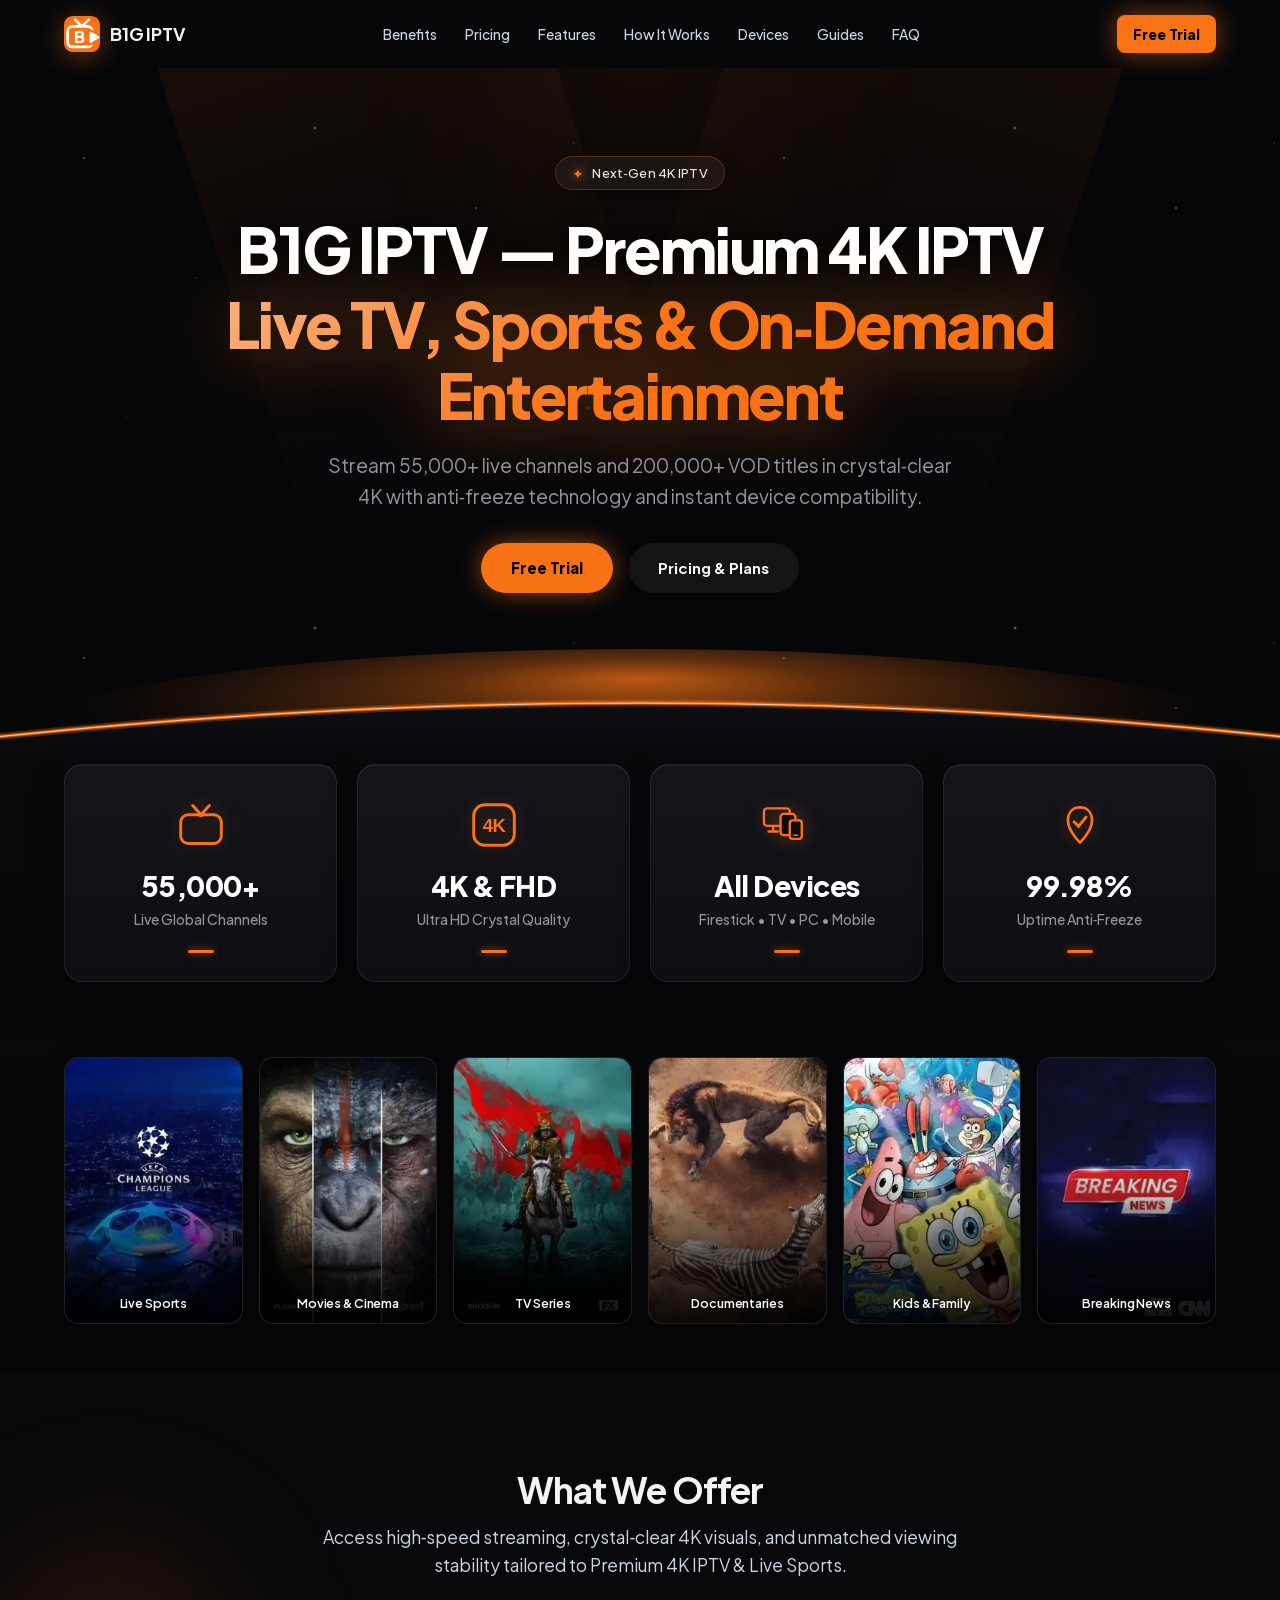
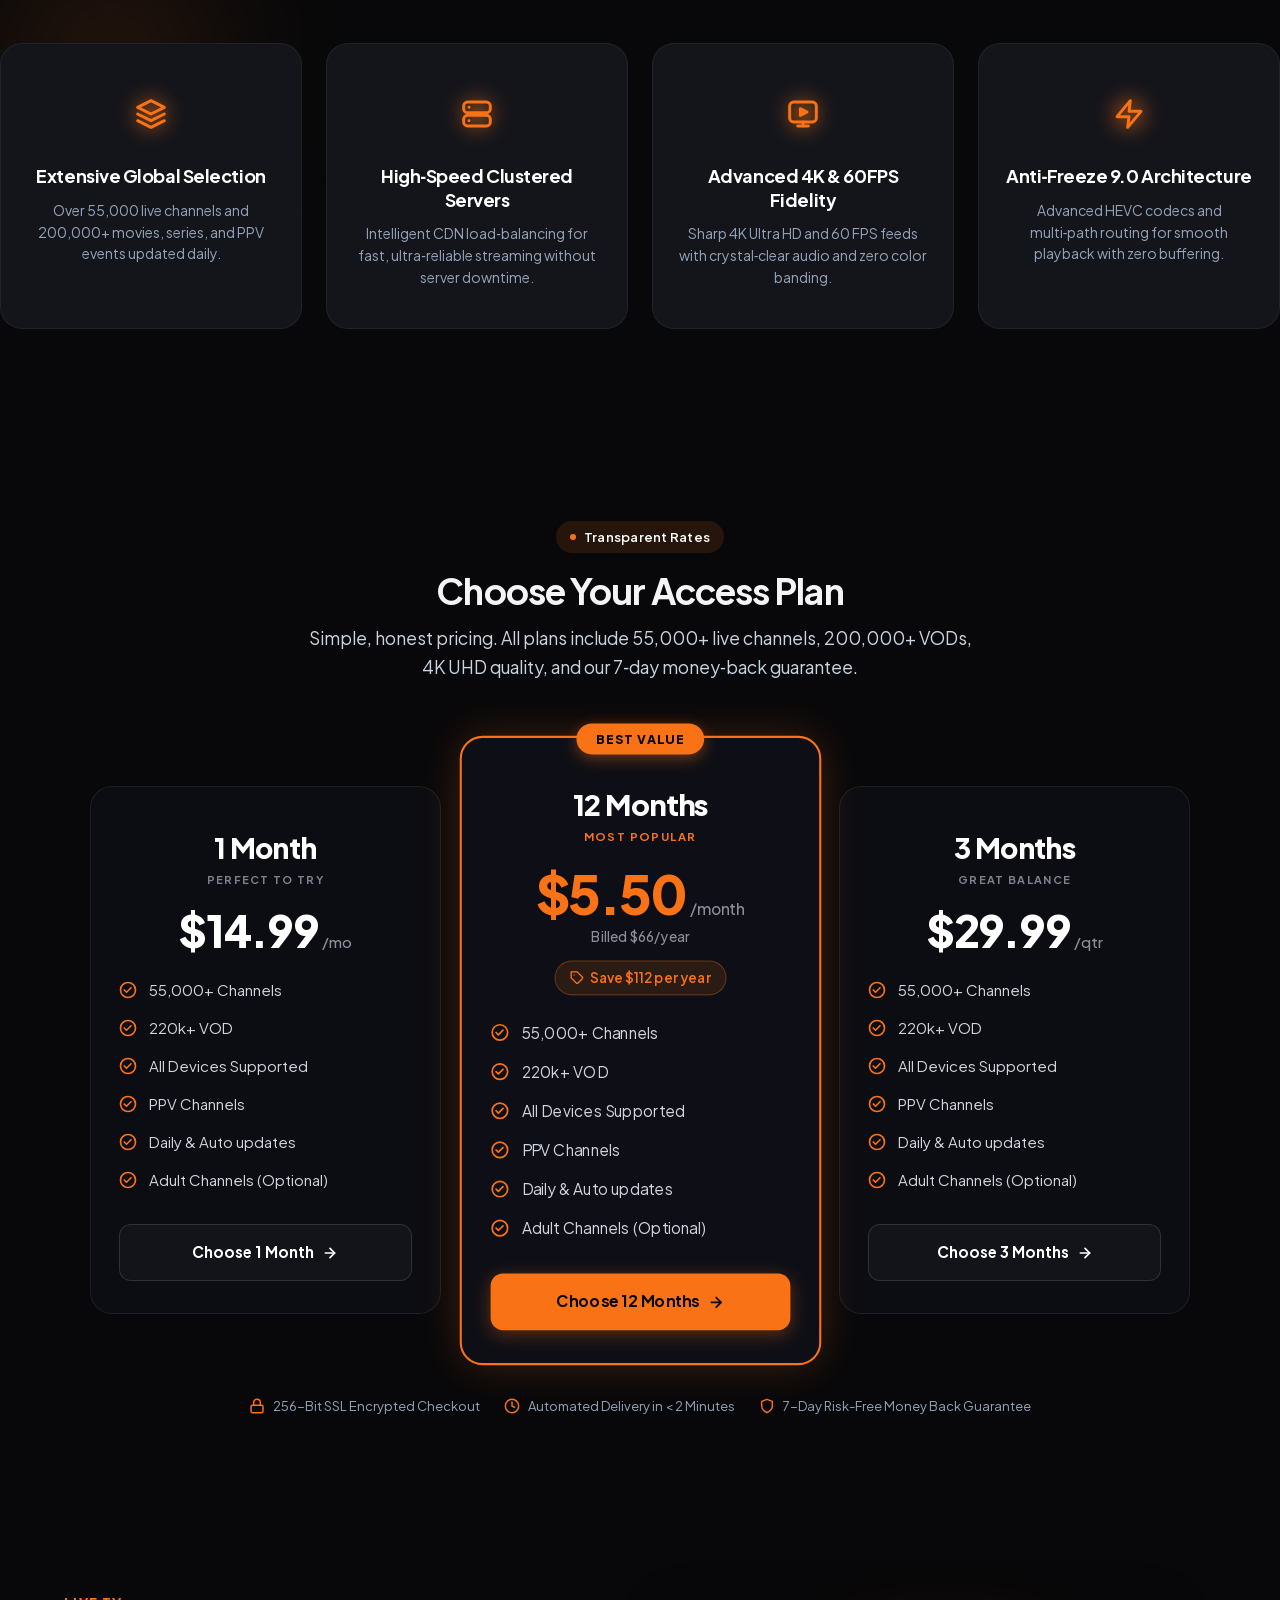
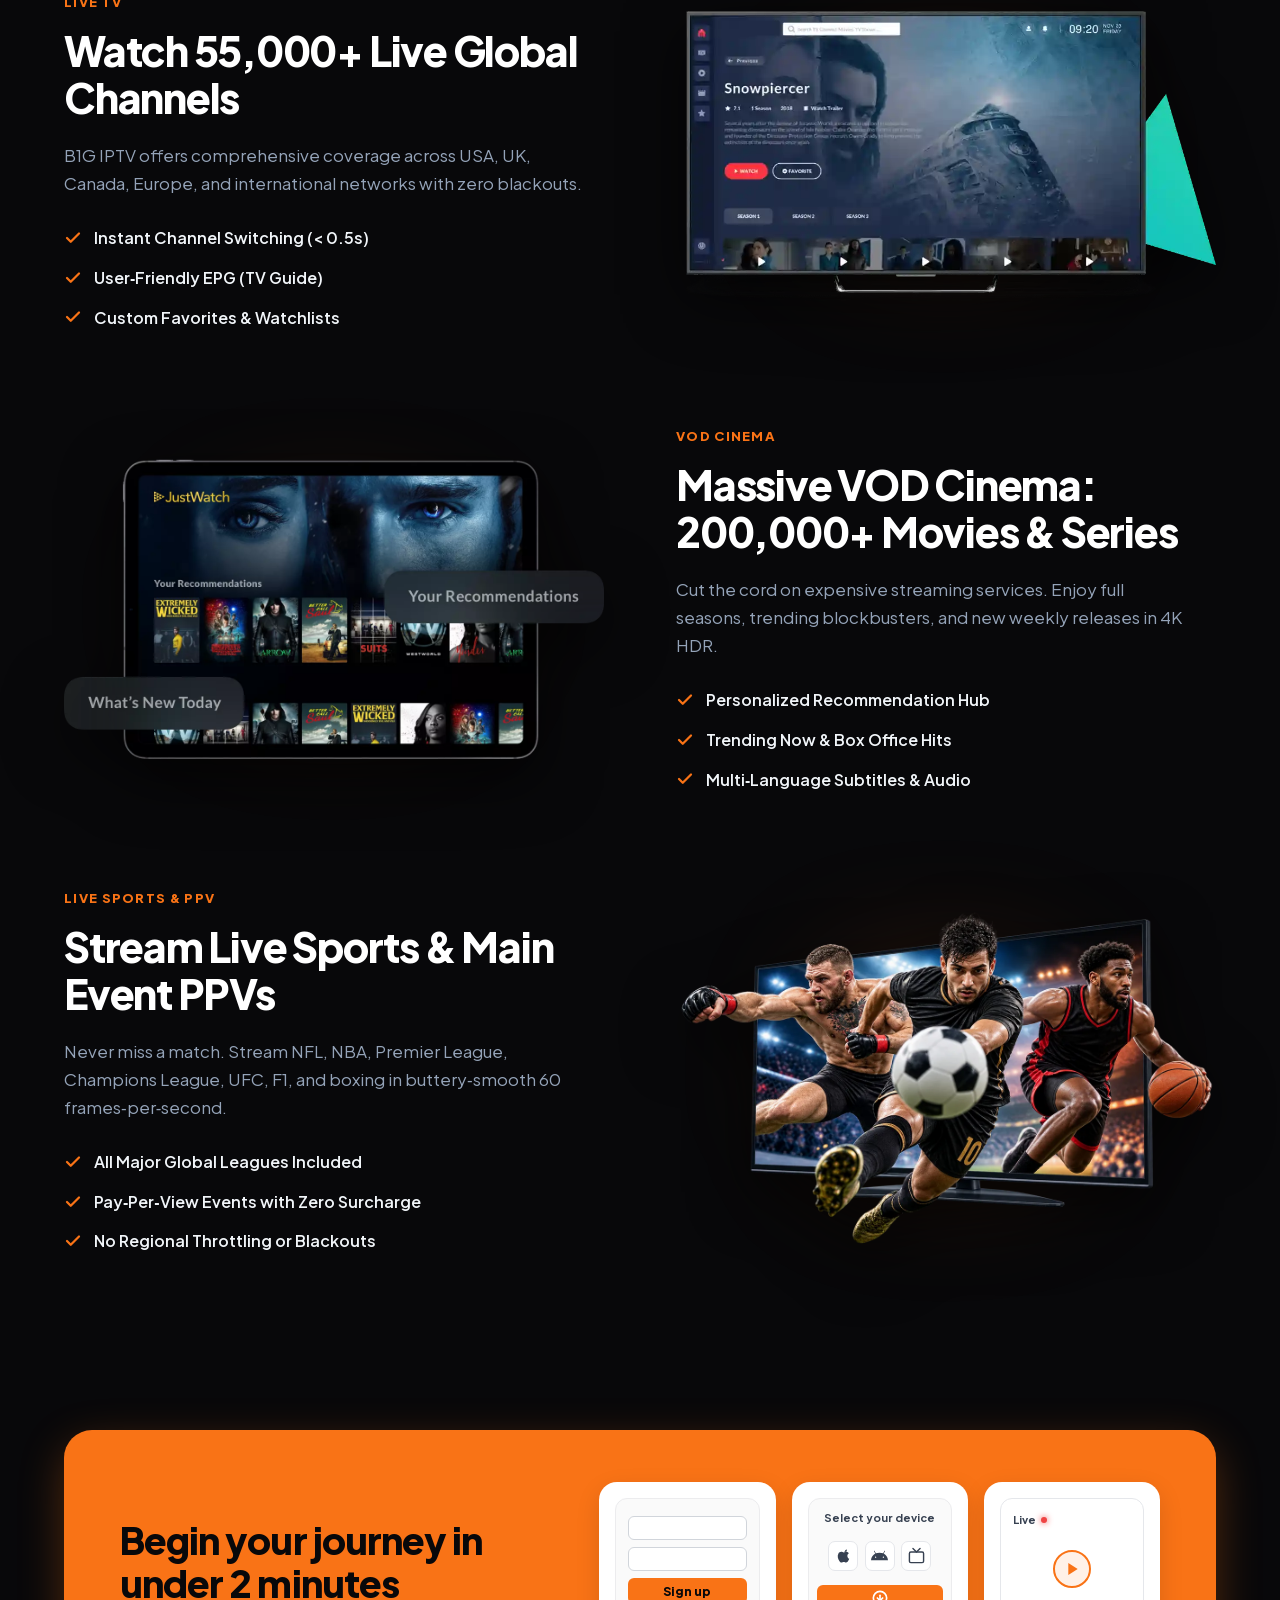
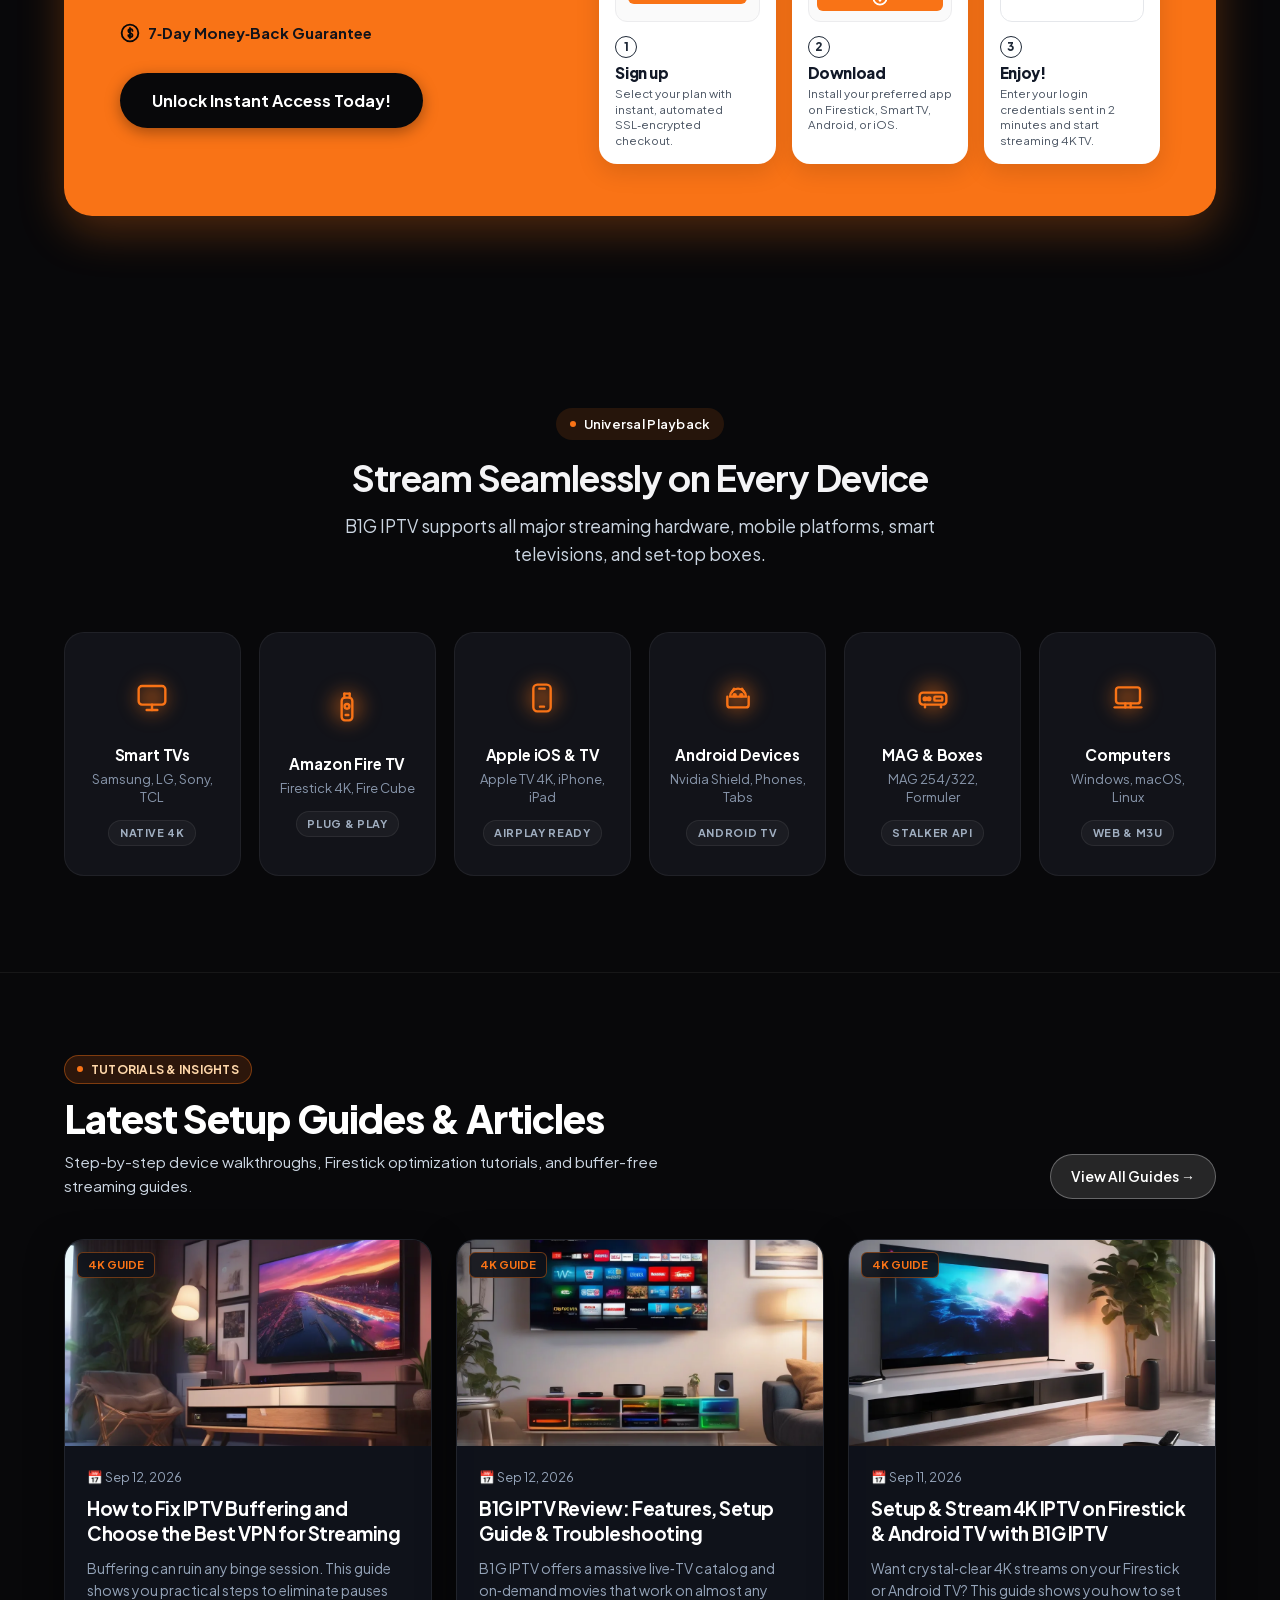
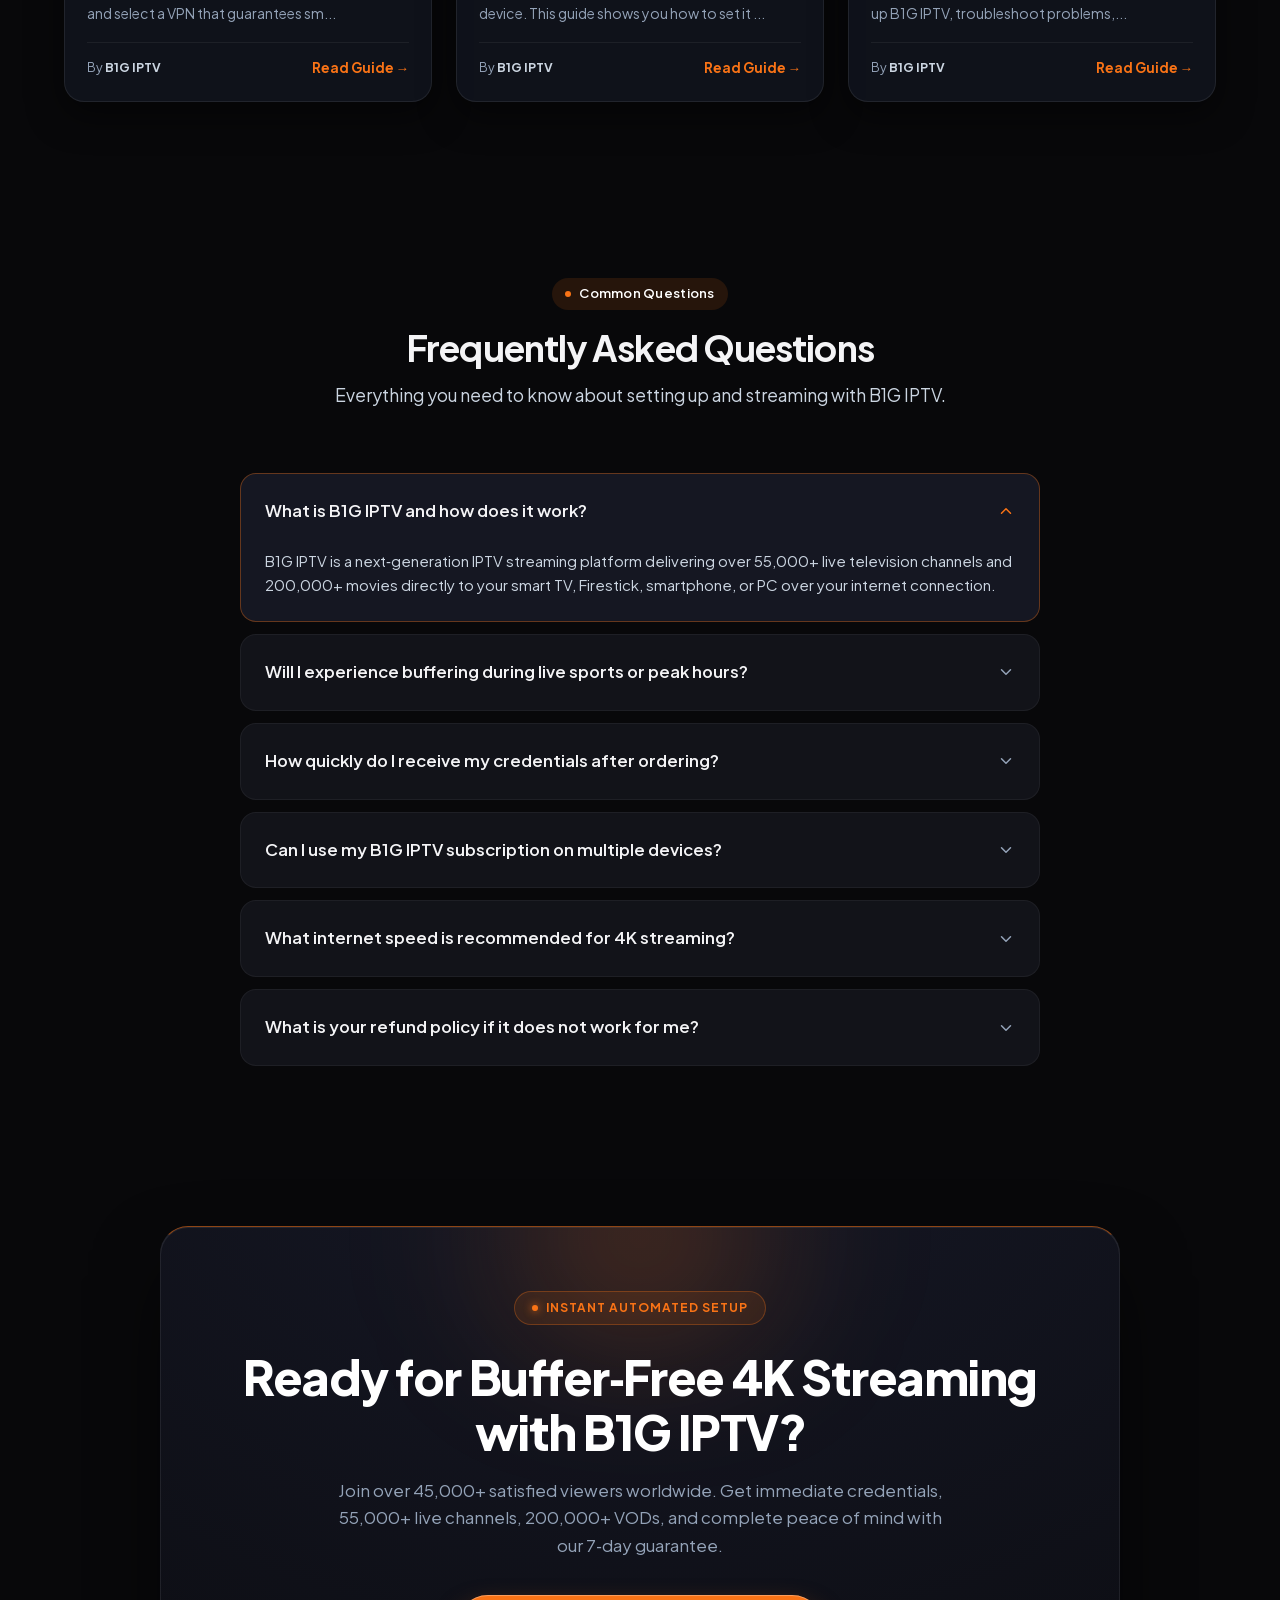
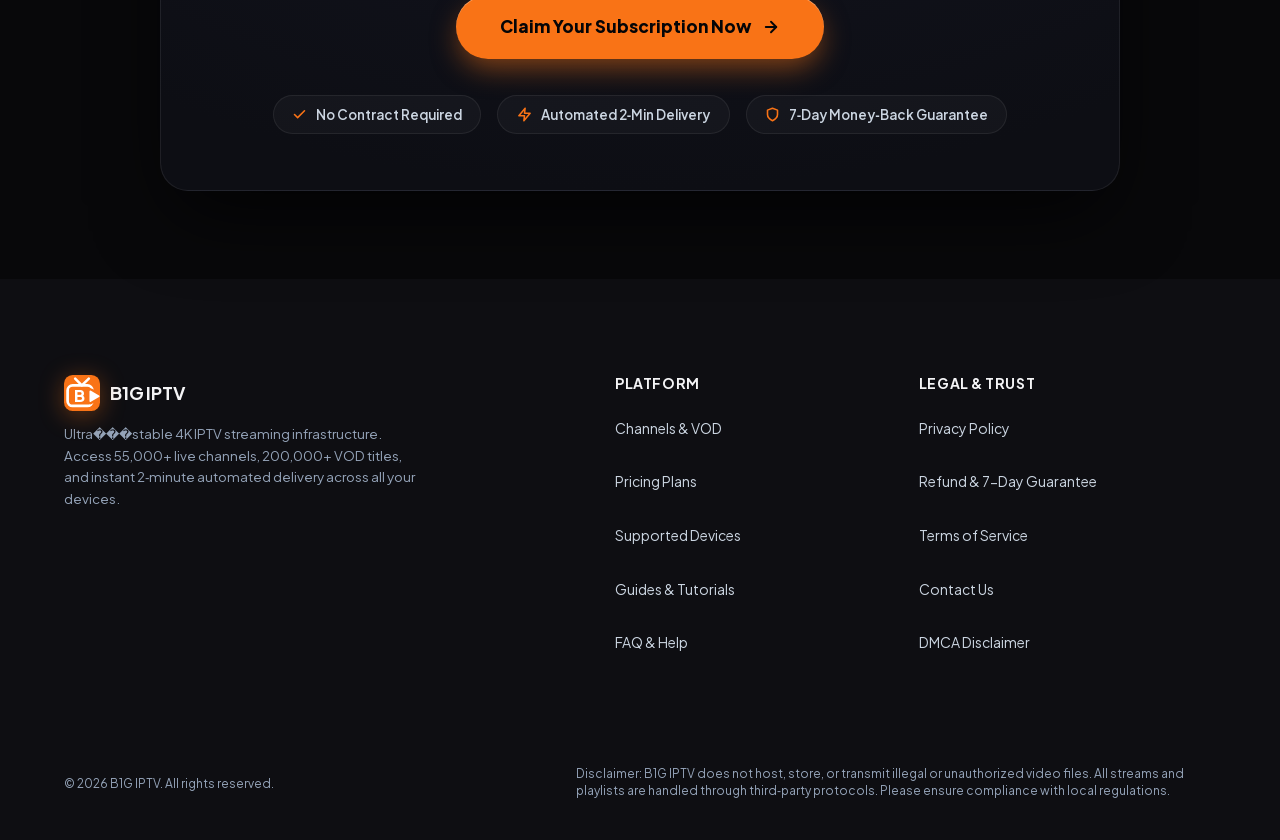
==== index.html @ 7dd7fcde "Deploy IPTV site via TVKIX Site Manager [2026-09-13T14:44:31.773Z]" ====
<!DOCTYPE html>
<html lang="en" style="background-color:#08080a;color:#f4f4f6;">
<head>
  <meta charset="UTF-8">
  <meta name="viewport" content="width=device-width, initial-scale=1.0">
  
  <!-- Primary SEO Meta Tags -->
  <title>B1G IPTV Free Trial | Premium 4K IPTV Service</title>
  <meta name="description" content="Start your free trial of B1G IPTV today – 55,000+ live channels, 200,000+ VOD titles, 4K UHD quality, and zero‑buffer sports streaming.">
  <meta name="robots" content="index, follow, max-snippet:-1, max-image-preview:large, max-video-preview:-1">
  <meta name="format-detection" content="telephone=no">
  <link rel="canonical" href="https://b1g-iptv.shop/">
  <meta name="theme-color" content="#08080a">

  <!-- Pure SVG Dynamic Brand Favicon & App Icons (Google SEO Compliant) -->
  <link rel="icon" type="image/svg+xml" href="data:image/svg+xml;utf8,%3Csvg%20xmlns%3D%22http%3A%2F%2Fwww.w3.org%2F2000%2Fsvg%22%20viewBox%3D%220%200%20100%20100%22%20width%3D%22100%25%22%20height%3D%22100%25%22%3E%0A%20%20%3Cdefs%3E%0A%20%20%20%20%3ClinearGradient%20id%3D%22tvkixBrandGrad%22%20x1%3D%220%25%22%20y1%3D%220%25%22%20x2%3D%22100%25%22%20y2%3D%22100%25%22%3E%0A%20%20%20%20%20%20%3Cstop%20offset%3D%220%25%22%20stop-color%3D%22%23f97316%22%2F%3E%0A%20%20%20%20%20%20%3Cstop%20offset%3D%22100%25%22%20stop-color%3D%22%23f97316%22%2F%3E%0A%20%20%20%20%3C%2FlinearGradient%3E%0A%20%20%20%20%3Cmask%20id%3D%22tvCutout_2hktdb%22%3E%0A%20%20%20%20%20%20%3Crect%20width%3D%22100%22%20height%3D%22100%22%20fill%3D%22%23ffffff%22%2F%3E%0A%20%20%20%20%20%20%3Cpath%20d%3D%22M%2073.5%2046%20L%2096%2059%20L%2073.5%2072%20Z%22%20fill%3D%22%23000000%22%20stroke%3D%22%23000000%22%20stroke-width%3D%2218.5%22%20stroke-linejoin%3D%22round%22%20stroke-linecap%3D%22round%22%2F%3E%0A%20%20%20%20%3C%2Fmask%3E%0A%20%20%3C%2Fdefs%3E%0A%20%20%3Crect%20width%3D%22100%22%20height%3D%22100%22%20rx%3D%2224%22%20fill%3D%22url(%23tvkixBrandGrad)%22%2F%3E%0A%20%20%3Cpath%20d%3D%22M%2031%2010%20L%2049.5%2029%20L%2069%2010%22%20fill%3D%22none%22%20stroke%3D%22%23ffffff%22%20stroke-width%3D%227%22%20stroke-linecap%3D%22round%22%20stroke-linejoin%3D%22round%22%2F%3E%0A%20%20%3Crect%20x%3D%2210%22%20y%3D%2229%22%20width%3D%2269%22%20height%3D%2257%22%20rx%3D%2214%22%20fill%3D%22none%22%20stroke%3D%22%23ffffff%22%20stroke-width%3D%227.5%22%20stroke-linejoin%3D%22round%22%20stroke-linecap%3D%22round%22%20mask%3D%22url(%23tvCutout_2hktdb)%22%2F%3E%0A%20%20%3Cpath%20d%3D%22M%2073.5%2046%20L%2096%2059%20L%2073.5%2072%20Z%22%20fill%3D%22%23ffffff%22%20stroke%3D%22%23ffffff%22%20stroke-width%3D%225.5%22%20stroke-linejoin%3D%22round%22%20stroke-linecap%3D%22round%22%2F%3E%0A%20%20%3Ctext%20x%3D%2244%22%20y%3D%2258%22%20font-family%3D%22-apple-system%2C%20BlinkMacSystemFont%2C%20'Plus%20Jakarta%20Sans'%2C%20'Arial%20Black'%2C%20'Montserrat'%2C%20sans-serif%22%20font-size%3D%2244%22%20font-weight%3D%22900%22%20fill%3D%22%23ffffff%22%20text-anchor%3D%22middle%22%20dominant-baseline%3D%22central%22%3EB%3C%2Ftext%3E%0A%3C%2Fsvg%3E">
  <link rel="alternate icon" type="image/svg+xml" href="/assets/favicon.svg">
  <link rel="apple-touch-icon" href="data:image/svg+xml;utf8,%3Csvg%20xmlns%3D%22http%3A%2F%2Fwww.w3.org%2F2000%2Fsvg%22%20viewBox%3D%220%200%20100%20100%22%20width%3D%22100%25%22%20height%3D%22100%25%22%3E%0A%20%20%3Cdefs%3E%0A%20%20%20%20%3ClinearGradient%20id%3D%22tvkixBrandGrad%22%20x1%3D%220%25%22%20y1%3D%220%25%22%20x2%3D%22100%25%22%20y2%3D%22100%25%22%3E%0A%20%20%20%20%20%20%3Cstop%20offset%3D%220%25%22%20stop-color%3D%22%23f97316%22%2F%3E%0A%20%20%20%20%20%20%3Cstop%20offset%3D%22100%25%22%20stop-color%3D%22%23f97316%22%2F%3E%0A%20%20%20%20%3C%2FlinearGradient%3E%0A%20%20%20%20%3Cmask%20id%3D%22tvCutout_2hktdb%22%3E%0A%20%20%20%20%20%20%3Crect%20width%3D%22100%22%20height%3D%22100%22%20fill%3D%22%23ffffff%22%2F%3E%0A%20%20%20%20%20%20%3Cpath%20d%3D%22M%2073.5%2046%20L%2096%2059%20L%2073.5%2072%20Z%22%20fill%3D%22%23000000%22%20stroke%3D%22%23000000%22%20stroke-width%3D%2218.5%22%20stroke-linejoin%3D%22round%22%20stroke-linecap%3D%22round%22%2F%3E%0A%20%20%20%20%3C%2Fmask%3E%0A%20%20%3C%2Fdefs%3E%0A%20%20%3Crect%20width%3D%22100%22%20height%3D%22100%22%20rx%3D%2224%22%20fill%3D%22url(%23tvkixBrandGrad)%22%2F%3E%0A%20%20%3Cpath%20d%3D%22M%2031%2010%20L%2049.5%2029%20L%2069%2010%22%20fill%3D%22none%22%20stroke%3D%22%23ffffff%22%20stroke-width%3D%227%22%20stroke-linecap%3D%22round%22%20stroke-linejoin%3D%22round%22%2F%3E%0A%20%20%3Crect%20x%3D%2210%22%20y%3D%2229%22%20width%3D%2269%22%20height%3D%2257%22%20rx%3D%2214%22%20fill%3D%22none%22%20stroke%3D%22%23ffffff%22%20stroke-width%3D%227.5%22%20stroke-linejoin%3D%22round%22%20stroke-linecap%3D%22round%22%20mask%3D%22url(%23tvCutout_2hktdb)%22%2F%3E%0A%20%20%3Cpath%20d%3D%22M%2073.5%2046%20L%2096%2059%20L%2073.5%2072%20Z%22%20fill%3D%22%23ffffff%22%20stroke%3D%22%23ffffff%22%20stroke-width%3D%225.5%22%20stroke-linejoin%3D%22round%22%20stroke-linecap%3D%22round%22%2F%3E%0A%20%20%3Ctext%20x%3D%2244%22%20y%3D%2258%22%20font-family%3D%22-apple-system%2C%20BlinkMacSystemFont%2C%20'Plus%20Jakarta%20Sans'%2C%20'Arial%20Black'%2C%20'Montserrat'%2C%20sans-serif%22%20font-size%3D%2244%22%20font-weight%3D%22900%22%20fill%3D%22%23ffffff%22%20text-anchor%3D%22middle%22%20dominant-baseline%3D%22central%22%3EB%3C%2Ftext%3E%0A%3C%2Fsvg%3E">
  <link rel="manifest" href="site.webmanifest">

  <!-- Open Graph / Facebook -->
  <meta property="og:type" content="website">
  <meta property="og:url" content="https://b1g-iptv.shop/">
  <meta property="og:title" content="B1G IPTV Free Trial | Premium 4K IPTV Service">
  <meta property="og:description" content="Start your free trial of B1G IPTV today – 55,000+ live channels, 200,000+ VOD titles, 4K UHD quality, and zero‑buffer sports streaming.">
  <meta property="og:site_name" content="B1G IPTV">
  <meta property="og:image" content="https://b1g-iptv.shop/assets/images/og-preview.jpg">
  <meta property="og:image:width" content="1200">
  <meta property="og:image:height" content="630">
  <meta property="og:image:alt" content="B1G IPTV Ultra-Stable 4K IPTV Streaming Service">

  <!-- Twitter / X -->
  <meta name="twitter:card" content="summary_large_image">
  <meta name="twitter:title" content="B1G IPTV Free Trial | Premium 4K IPTV Service">
  <meta name="twitter:description" content="Start your free trial of B1G IPTV today – 55,000+ live channels, 200,000+ VOD titles, 4K UHD quality, and zero‑buffer sports streaming.">
  <meta name="twitter:image" content="https://b1g-iptv.shop/assets/images/og-preview.jpg">

  <!-- Self-Hosted Critical Variable Font loaded via @font-face with font-display: swap -->

  <!-- Main Stylesheet -->
  <style>
@font-face{font-family:"Plus Jakarta Sans";font-style:normal;font-weight:400 800;font-display:swap;src:url("/assets/fonts/plus-jakarta-sans.woff2") format("woff2");unicode-range:U+0000-00FF,U+0131,U+0152-0153,U+02BB-02BC,U+02C6,U+02DA,U+02DC,U+0304,U+0308,U+0329,U+2000-206F,U+20AC,U+2122,U+2191,U+2193,U+2212,U+2215,U+FEFF,U+FFFD}:root{--bg-page:#08080a;--bg-surface:#0e0e12;--bg-card:#131318;--bg-card-hover:#181820;--bg-subtle:#1c1c24;--border-subtle:transparent;--border-medium:transparent;--border-accent:transparent;--border-highlight:transparent;--accent:#f97316;--accent-hover:#ea580c;--accent-light:rgba(249,115,22,0.12);--accent-text:#fed7aa;--status-green:#22c55e;--status-green-bg:rgba(34,197,94,0.12);--text-primary:#f4f4f6;--text-secondary:#cbd5e1;--text-muted:#94a3b8;--text-inverse:#08080a;--font-family:"Plus Jakarta Sans",-apple-system,BlinkMacSystemFont,"Segoe UI",Roboto,Oxygen,Ubuntu,Cantarell,"Helvetica Neue",sans-serif;--line-height-base:1.6;--line-height-heading:1.2;--space-xs:0.5rem;--space-sm:0.75rem;--space-md:1rem;--space-lg:1.5rem;--space-xl:2.5rem;--space-2xl:4rem;--space-3xl:6rem;--max-width:1200px;--radius-sm:4px;--radius-md:8px;--radius-lg:12px;--radius-full:9999px;--transition-fast:0.15s ease;--transition-normal:0.25s ease}*,*::before,*::after{box-sizing:border-box;margin:0;padding:0}html{font-family:var(--font-family);font-size:16px;line-height:var(--line-height-base);color:var(--text-secondary);background-color:var(--bg-page);scroll-behavior:smooth;-webkit-text-size-adjust:100%;text-rendering:optimizeLegibility}body{min-height:100vh;display:flex;flex-direction:column;background-color:var(--bg-page);color:var(--text-secondary);overflow-x:hidden}h1,h2,h3,h4,h5,h6{color:var(--text-primary);font-weight:700;line-height:var(--line-height-heading);letter-spacing:-0.025em}h1{font-size:clamp(2rem,5vw,3.25rem);font-weight:800;margin-bottom:var(--space-md)}h2{font-size:clamp(1.75rem,3.5vw,2.25rem);margin-bottom:var(--space-sm)}h3{font-size:1.25rem;margin-bottom:var(--space-xs)}p{margin-bottom:var(--space-md)}p:last-child{margin-bottom:0}a{color:inherit;text-decoration:none;transition:color var(--transition-fast)}a:hover{color:var(--text-primary)}ul,ol{list-style:none}:focus-visible{outline:2px solid var(--accent);outline-offset:3px}.container{width:100%;max-width:var(--max-width);margin-inline:auto;padding-inline:var(--space-md)}@media (min-width:768px){.container{padding-inline:var(--space-lg)}}.section{padding-block:var(--space-2xl);border-bottom:none;scroll-margin-top:90px}@media (min-width:768px){.section{padding-block:var(--space-3xl)}}.section-header{text-align:center;max-width:680px;margin-inline:auto;margin-bottom:var(--space-2xl)}.section-header p{color:var(--text-secondary);font-size:1.1rem}.pill-badge{display:inline-flex;align-items:center;gap:0.5rem;padding:0.35rem 0.85rem;font-size:0.8125rem;font-weight:600;letter-spacing:0.02em;color:var(--accent-text);background-color:var(--accent-light);border:none;border-radius:var(--radius-full);margin-bottom:var(--space-md)}.pill-badge .dot{width:6px;height:6px;border-radius:50%;background-color:var(--accent)}.status-pill{display:inline-flex;align-items:center;gap:0.375rem;font-size:0.75rem;font-weight:500;color:#86efac;background-color:var(--status-green-bg);padding:0.25rem 0.625rem;border-radius:var(--radius-full);border:none}.status-pill .indicator{width:6px;height:6px;border-radius:50%;background-color:var(--status-green)}@media (max-width:640px){.header-actions .status-pill{display:none}}.btn{display:inline-flex;align-items:center;justify-content:center;gap:0.5rem;padding:0.75rem 1.5rem;font-size:0.9375rem;font-weight:600;border-radius:var(--radius-md);border:none;cursor:pointer;white-space:nowrap;transition:background-color var(--transition-fast),transform var(--transition-fast);text-decoration:none}.btn:active{transform:translateY(1px)}.btn-primary{background:linear-gradient(135deg,#c2410c 0%,#9a3412 100%);color:#ffffff !important;font-weight:700;border:none}.btn-primary:hover{background-color:var(--accent-hover);color:#ffffff}.btn-secondary{background-color:var(--bg-card);color:var(--text-primary);border:none}.btn-secondary:hover{background-color:var(--bg-subtle);color:#ffffff}.btn-block{width:100%}.btn-sm{padding:0.5rem 1rem;font-size:0.875rem}.btn-group{display:flex;flex-direction:column;gap:0.75rem;width:100%}@media (min-width:480px){.btn-group{flex-direction:row;justify-content:center;width:auto}}.site-header{position:sticky;top:0;z-index:100;background-color:rgba(8,8,10,0.95);border-bottom:none;backdrop-filter:blur(8px);-webkit-backdrop-filter:blur(8px)}.header-container{display:flex;align-items:center;justify-content:space-between;height:68px}.brand-logo{display:flex;align-items:center;gap:0.625rem;font-size:1.125rem;font-weight:700;color:var(--text-primary);letter-spacing:-0.01em}.logo-icon{display:inline-flex;align-items:center;justify-content:center;width:32px;height:32px;background-color:var(--accent);color:#ffffff;border-radius:var(--radius-sm);font-weight:900;font-size:1rem}.brand-accent{color:var(--accent)}.nav-menu{display:none}@media (min-width:900px){.nav-menu{display:flex;align-items:center;gap:1.75rem}}.nav-link{font-size:0.875rem;font-weight:500;color:var(--text-secondary)}.nav-link:hover{color:var(--text-primary)}.header-actions{display:flex;align-items:center;gap:0.875rem}.menu-toggle{display:flex;flex-direction:column;justify-content:center;gap:5px;width:38px;height:38px;padding:8px;background-color:var(--bg-card);border:none;border-radius:var(--radius-sm);cursor:pointer;color:var(--text-primary)}@media (min-width:900px){.menu-toggle{display:none}}.menu-bar{display:block;width:100%;height:2px;background-color:var(--text-primary);transition:transform var(--transition-fast),opacity var(--transition-fast)}.menu-toggle[aria-expanded="true"] .menu-bar:nth-child(1){transform:translateY(7px) rotate(45deg)}.menu-toggle[aria-expanded="true"] .menu-bar:nth-child(2){opacity:0}.menu-toggle[aria-expanded="true"] .menu-bar:nth-child(3){transform:translateY(-7px) rotate(-45deg)}.mobile-nav{display:none;position:fixed;top:68px;left:0;right:0;bottom:0;background-color:#08080a;border-bottom:none;padding:var(--space-xl) var(--space-lg);flex-direction:column;gap:var(--space-md);z-index:999;overflow-y:auto}.mobile-nav.is-open{display:flex}@media (min-width:900px){.mobile-nav{display:none !important}}.mobile-nav-link{font-size:1.125rem;font-weight:600;color:var(--text-primary);padding-block:0.5rem;border-bottom:none}.hero-section{position:relative;background-color:#060608;padding-top:clamp(3.5rem,7vw,5.5rem);padding-bottom:clamp(2rem,4vw,3.5rem);text-align:center;overflow:hidden}.hero-cosmic-backdrop{position:absolute;inset:0;pointer-events:none;overflow:hidden;z-index:1;contain:strict}.light-ray{position:absolute;top:-120px;width:380px;height:600px;opacity:0.16;transform-origin:top center;pointer-events:none;will-change:transform}.light-ray-left{left:10%;background:linear-gradient(180deg,rgba(255,140,60,0.5) 0%,rgba(255,90,20,0.08) 60%,transparent 100%);transform:rotate(-18deg)}.light-ray-right{right:10%;background:linear-gradient(180deg,rgba(255,140,60,0.45) 0%,rgba(255,90,20,0.08) 60%,transparent 100%);transform:rotate(18deg)}.light-ray-center{left:50%;transform:translateX(-50%);width:550px;height:480px;background:radial-gradient(ellipse at top,rgba(255,107,43,0.2) 0%,rgba(255,80,10,0.05) 50%,transparent 80%);opacity:0.35}.cosmic-stars{position:absolute;inset:0;background-image:radial-gradient(1.5px 1.5px at 12% 18%,rgba(255,255,255,0.65),transparent),radial-gradient(1px 1px at 28% 42%,rgba(255,255,255,0.45),transparent),radial-gradient(2px 2px at 45% 12%,rgba(255,210,170,0.75),transparent),radial-gradient(1.5px 1.5px at 68% 28%,rgba(255,255,255,0.55),transparent),radial-gradient(1px 1px at 82% 15%,rgba(255,255,255,0.45),transparent),radial-gradient(1.5px 1.5px at 92% 38%,rgba(255,210,170,0.65),transparent),radial-gradient(1px 1px at 18% 70%,rgba(255,255,255,0.35),transparent),radial-gradient(1.5px 1.5px at 84% 68%,rgba(255,255,255,0.4),transparent);background-repeat:repeat;background-size:700px 500px;opacity:0.7}.hero-container{position:relative;z-index:3}.hero-content{max-width:860px;margin-inline:auto;display:flex;flex-direction:column;align-items:center}.hero-badge-pill{display:inline-flex;align-items:center;gap:0.5rem;padding:0.35rem 1rem;background:rgba(255,255,255,0.05);border:none;border-radius:var(--radius-full);font-size:0.8125rem;font-weight:500;letter-spacing:0.02em;color:#e4e4e7;margin-bottom:1.5rem;backdrop-filter:blur(12px);-webkit-backdrop-filter:blur(12px);box-shadow:0 4px 20px rgba(0,0,0,0.4);transition:background-color var(--transition-fast),transform var(--transition-fast)}.hero-badge-pill:hover{background:rgba(255,255,255,0.08);transform:translateY(-1px)}.badge-spark{color:#f97316;font-size:0.875rem;text-shadow:0 0 10px rgba(249,115,22,0.9),0 0 20px rgba(249,115,22,0.5);line-height:1}.hero-title{display:flex;flex-direction:column;align-items:center;gap:0.25rem;font-size:clamp(2.1rem,5.2vw,3.85rem);font-weight:800;line-height:1.15;letter-spacing:-0.035em;margin-bottom:1.25rem}.title-top{color:#ffffff;text-shadow:0 2px 20px rgba(0,0,0,0.8)}.title-bottom{color:#ff6e2e;background:linear-gradient(135deg,#ff7a30 0%,#f95716 50%,#ea580c 100%);-webkit-background-clip:text;-webkit-text-fill-color:transparent;background-clip:text;filter:drop-shadow(0 0 35px rgba(249,115,22,0.45))}.hero-description{font-size:clamp(1rem,2vw,1.1875rem);color:#9494a0;line-height:1.6;max-width:640px;margin-inline:auto;margin-bottom:2rem}.hero-btn-group{display:flex;flex-direction:row;align-items:center;justify-content:center;gap:1rem;flex-wrap:wrap;margin-bottom:2.5rem}.btn-pill{display:inline-flex;align-items:center;justify-content:center;gap:0.5rem;padding:0.8rem 1.85rem;font-size:0.9375rem;font-weight:600;border-radius:var(--radius-full);border:none;cursor:pointer;white-space:nowrap}.btn-pill,.btn-pill span,.btn-pill:link,.btn-pill:visited{text-decoration:none}.btn-pill-primary,.btn-pill-primary span,.btn-pill-primary:link,.btn-pill-primary:visited{background:var(--accent);color:#050507 !important;font-weight:800 !important;border:none;box-shadow:0 0 25px rgba(249,115,22,0.45),0 4px 14px rgba(0,0,0,0.4)}.btn-pill-primary:hover,.btn-pill-primary:hover span{transform:translateY(-2px) scale(1.02);box-shadow:0 0 35px rgba(249,115,22,0.7),0 6px 22px rgba(0,0,0,0.5);color:#000000 !important}.btn-pill-glass{background-color:rgba(255,255,255,0.06);color:#f8fafc !important;border:none;backdrop-filter:blur(12px);-webkit-backdrop-filter:blur(12px);box-shadow:0 4px 15px rgba(0,0,0,0.3)}.btn-pill-glass span{color:#f8fafc !important}.btn-pill-glass:hover{background-color:rgba(255,255,255,0.12);color:#ffffff !important;transform:translateY(-2px);box-shadow:0 6px 20px rgba(0,0,0,0.4)}.hero-horizon{position:relative;width:100%;margin-top:1rem;margin-bottom:-15px;overflow:visible;pointer-events:none;z-index:2;display:flex;justify-content:center}.horizon-svg{width:100%;height:clamp(140px,18vw,240px);display:block;overflow:visible}.hero-metrics-container{position:relative;z-index:3;margin-top:-115px}@media (max-width:640px){.hero-metrics-container{margin-top:-50px}.hero-btn-group{flex-direction:column;width:100%;max-width:320px;margin-inline:auto}.btn-pill{width:100%}.horizon-svg{height:120px}}.metrics-grid{display:grid;grid-template-columns:repeat(2,1fr);gap:1rem;margin-top:0}@media (min-width:860px){.metrics-grid{grid-template-columns:repeat(4,1fr);gap:1.25rem}}.metric-card{position:relative;background-color:#0c0c11;background:linear-gradient(180deg,#13131a 0%,#0d0d12 100%);border:1px solid rgba(255,255,255,0.08);border-radius:18px;padding:2.25rem 1rem 1.75rem 1rem;display:flex;flex-direction:column;align-items:center;justify-content:center;text-align:center;box-shadow:0 10px 30px rgba(0,0,0,0.4),inset 0 1px 0 rgba(255,255,255,0.06);transition:transform var(--transition-normal),box-shadow var(--transition-normal),border-color var(--transition-normal),background-color var(--transition-normal)}.metric-card:hover{transform:translateY(-3px);background-color:#101016;border-color:rgba(255,106,26,0.4);box-shadow:0 14px 40px rgba(0,0,0,0.55),0 0 25px rgba(249,115,22,0.15)}.metric-icon-wrap{display:flex;align-items:center;justify-content:center;width:56px;height:48px;max-width:56px;max-height:48px;background:transparent;border:none;margin-inline:auto;margin-bottom:1.25rem;overflow:visible;flex-shrink:0}.metric-icon-art{width:56px !important;height:48px !important;max-width:56px !important;max-height:48px !important;display:block;flex-shrink:0;filter:drop-shadow(0 0 10px rgba(255,106,26,0.22));transition:transform var(--transition-fast),filter var(--transition-fast)}.metric-card:hover .metric-icon-art{transform:scale(1.06);filter:drop-shadow(0 0 16px rgba(255,106,26,0.5))}.metric-val{font-size:clamp(1.35rem,2.2vw,1.85rem);font-weight:800;color:#ffffff;letter-spacing:-0.02em;line-height:1.2}.metric-val .accent-mark{color:#ff6a1a;margin-left:2px}.metric-label{font-size:clamp(0.78rem,1.15vw,0.875rem);color:#94949e;margin-top:0.45rem;line-height:1.4;font-weight:500}.metric-dash{display:block;width:26px;height:3px;border-radius:var(--radius-full);background-color:#ff6a1a;margin-top:1.25rem;box-shadow:0 0 8px rgba(255,106,26,0.5)}@media (max-width:640px){.metrics-grid{gap:0.65rem}.metric-card{padding:1.5rem 0.6rem 1.25rem 0.6rem;border-radius:14px}.metric-icon-wrap{height:44px;margin-bottom:0.85rem}.metric-icon-art{width:44px;height:38px}.metric-val{font-size:1.15rem}.metric-label{font-size:0.72rem}.metric-dash{margin-top:0.85rem;width:20px}}.hero-categories-section{position:relative;background-color:#060608;padding-bottom:2rem}.hero-categories-container{position:relative;z-index:3;margin-top:1.5rem;margin-bottom:1rem}.category-cards-grid{display:grid;grid-template-columns:repeat(3,1fr);gap:0.65rem}@media (min-width:860px){.category-cards-grid{grid-template-columns:repeat(6,1fr);gap:1rem}}.category-card{position:relative;display:flex;flex-direction:column;border-radius:14px;overflow:hidden;background-color:#0c0c11;border:1px solid rgba(255,255,255,0.08);text-decoration:none;cursor:pointer;box-shadow:0 6px 20px rgba(0,0,0,0.4);transition:transform var(--transition-normal),box-shadow var(--transition-normal),border-color var(--transition-normal)}.category-card:hover{transform:translateY(-4px) scale(1.02);border-color:rgba(255,106,26,0.45);box-shadow:0 12px 30px rgba(0,0,0,0.6),0 0 20px rgba(255,106,26,0.22)}.category-card-media{position:relative;width:100%;aspect-ratio:2 / 3;overflow:hidden;border-radius:14px;background-color:#08080a}.category-card-media img{width:100%;height:100%;object-fit:cover;display:block;transition:transform 0.45s cubic-bezier(0.16,1,0.3,1)}.category-card:hover .category-card-media img{transform:scale(1.07)}.category-card-overlay{position:absolute;inset:0;background:linear-gradient(180deg,transparent 40%,rgba(0,0,0,0.65) 75%,rgba(0,0,0,0.92) 100%);pointer-events:none}.category-card-label{position:absolute;bottom:0.55rem;left:0.25rem;right:0.25rem;text-align:center;font-size:0.78rem;font-weight:600;color:#ffffff;letter-spacing:-0.01em;text-shadow:0 1px 4px rgba(0,0,0,0.9);pointer-events:none;white-space:nowrap;overflow:hidden;text-overflow:ellipsis;padding-inline:4px;transition:color var(--transition-fast)}.category-card:hover .category-card-label{color:#ff7a30}@media (max-width:640px){.hero-categories-container{margin-top:0.85rem;margin-bottom:0.5rem}.category-cards-grid{gap:0.45rem}.category-card{border-radius:10px}.category-card-media{border-radius:10px}.category-card-label{font-size:0.65rem;bottom:0.35rem}}.what-we-offer-section{position:relative;overflow:hidden}.what-we-offer-section::before{content:"";position:absolute;top:15%;left:-80px;width:380px;height:380px;background:radial-gradient(circle,rgba(255,106,26,0.14) 0%,rgba(255,106,26,0.03) 50%,transparent 70%);filter:blur(60px);pointer-events:none;z-index:0}.benefits-grid{position:relative;z-index:1;display:grid;grid-template-columns:1fr;gap:1.25rem}@media (min-width:640px){.benefits-grid{grid-template-columns:repeat(2,1fr)}}@media (min-width:1024px){.benefits-grid{grid-template-columns:repeat(4,1fr);gap:1.5rem}}.benefit-card{background-color:#14151b;border:1px solid rgba(255,255,255,0.06);border-radius:22px;padding:2.5rem 1.5rem;display:flex;flex-direction:column;align-items:center;text-align:center;height:100%;transition:transform 0.25s ease,border-color 0.25s ease,box-shadow 0.25s ease,background-color 0.25s ease}.benefit-card:hover{background-color:#181a22;border-color:rgba(255,106,26,0.35);transform:translateY(-4px);box-shadow:0 16px 36px -10px rgba(0,0,0,0.6),0 0 24px rgba(255,106,26,0.12)}.benefit-icon-wrapper{position:relative;width:60px;height:60px;display:flex;align-items:center;justify-content:center;color:#ff6a1a;margin-bottom:1.25rem;flex-shrink:0}.benefit-icon-glow{position:absolute;top:50%;left:50%;transform:translate(-50%,-50%);width:48px;height:48px;border-radius:50%;background:radial-gradient(circle,rgba(255,106,26,0.55) 0%,rgba(255,106,26,0.18) 50%,transparent 75%);filter:blur(8px);pointer-events:none;z-index:0}.benefit-icon-wrapper svg{position:relative;z-index:1;width:32px;height:32px;color:#ff6a1a}.benefit-title{font-size:1.125rem;font-weight:700;color:#ffffff;margin-bottom:0.75rem;line-height:1.3}.benefit-desc{font-size:0.875rem;color:#94a3b8;line-height:1.55;margin:0;max-width:250px}.features-showcase-section{padding:5rem 0;position:relative;overflow:hidden}.features-showcase{display:flex;flex-direction:column;gap:6rem}.feature-split-row{display:grid;grid-template-columns:1fr;align-items:center;gap:2.5rem}@media (min-width:992px){.feature-split-row{grid-template-columns:1fr 1fr;gap:4.5rem}.feature-split-row-reverse .feature-split-content{order:2}.feature-split-row-reverse .feature-split-media{order:1}}.feature-split-content{display:flex;flex-direction:column;justify-content:center}.feature-badge-tag{display:inline-block;font-size:0.8125rem;font-weight:800;text-transform:uppercase;letter-spacing:0.1em;color:#ff6a1a;margin-bottom:0.875rem}.feature-split-title{font-size:clamp(2rem,3.2vw,2.75rem);font-weight:800;line-height:1.15;letter-spacing:-0.03em;color:#ffffff;margin:0 0 1.25rem 0}.feature-split-desc{font-size:1.0625rem;line-height:1.65;color:#94a3b8;margin:0 0 1.75rem 0;max-width:520px}.feature-split-list{list-style:none;padding:0;margin:0;display:flex;flex-direction:column;gap:0.875rem}.feature-split-item{display:flex;align-items:center;gap:0.75rem;font-size:1rem;font-weight:600;color:#f1f5f9}.feature-check-icon{display:inline-flex;align-items:center;justify-content:center;color:#ff6a1a;flex-shrink:0}.feature-check-icon svg{width:18px;height:18px}.feature-split-media{position:relative;display:flex;justify-content:center;align-items:center}.feature-media-wrapper{position:relative;width:100%;max-width:620px;display:flex;align-items:center;justify-content:center}.feature-media-ambient{position:absolute;top:50%;left:50%;transform:translate(-50%,-50%);width:80%;height:80%;background:radial-gradient(circle,rgba(255,106,26,0.16) 0%,rgba(255,106,26,0.03) 60%,transparent 80%);filter:blur(50px);pointer-events:none;z-index:0}.feature-mockup-img{position:relative;z-index:1;width:100%;max-width:100%;height:auto;display:block;object-fit:contain;filter:drop-shadow(0 20px 30px rgba(0,0,0,0.65));transition:transform 0.35s cubic-bezier(0.16,1,0.3,1),filter 0.35s ease}.feature-mockup-img:hover{transform:translateY(-6px) scale(1.02);filter:drop-shadow(0 28px 42px rgba(0,0,0,0.8)) drop-shadow(0 0 25px rgba(255,106,26,0.22))}@media (max-width:768px){.features-showcase-section{padding:3.5rem 0}.features-showcase{gap:4rem}.feature-split-title{font-size:1.75rem}.feature-split-desc{font-size:0.9375rem;margin-bottom:1.25rem}.feature-split-item{font-size:0.9375rem}}.journey-banner{background:linear-gradient(135deg,#ff5500 0%,#ff6a1a 50%,#ff8833 100%);border-radius:28px;padding:3.25rem 3.5rem;display:grid;grid-template-columns:1fr;gap:2.5rem;align-items:center;position:relative;overflow:hidden;box-shadow:0 15px 45px rgba(255,106,26,0.22)}@media (min-width:1024px){.journey-banner{grid-template-columns:1fr 1.3fr;gap:3rem}}.journey-cta-col{display:flex;flex-direction:column;align-items:flex-start}.journey-title{font-size:2.35rem;font-weight:800;color:#08080a;line-height:1.15;letter-spacing:-0.025em;margin-bottom:1rem}.journey-guarantee{display:inline-flex;align-items:center;gap:0.5rem;font-size:0.9375rem;font-weight:700;color:#12131a;margin-bottom:1.75rem}.journey-guarantee svg{flex-shrink:0;color:#08080a}.journey-btn{display:inline-flex;align-items:center;justify-content:center;background-color:#08080a;color:#ffffff;font-size:1rem;font-weight:700;padding:0.95rem 2rem;border-radius:100px;text-decoration:none;box-shadow:0 4px 15px rgba(0,0,0,0.35);transition:transform var(--transition-fast),background-color var(--transition-fast),box-shadow var(--transition-fast)}.journey-btn:hover{background-color:#1a1b24;transform:translateY(-2px);box-shadow:0 6px 20px rgba(0,0,0,0.45)}.journey-steps-grid{display:grid;grid-template-columns:1fr;gap:1.25rem}@media (min-width:640px){.journey-steps-grid{grid-template-columns:repeat(3,1fr);gap:1rem}}.journey-step-card{background-color:#ffffff;border-radius:18px;padding:1rem;display:flex;flex-direction:column;box-shadow:0 8px 24px rgba(0,0,0,0.12);transition:transform var(--transition-fast),box-shadow var(--transition-fast)}.journey-step-card:hover{transform:translateY(-4px);box-shadow:0 12px 28px rgba(0,0,0,0.18)}.journey-mockup{background-color:#fafafa;border:1.5px solid #ececee;border-radius:12px;height:124px;padding:0.75rem;margin-bottom:0.875rem;display:flex;flex-direction:column;justify-content:center;position:relative;overflow:hidden}.mockup-signup{gap:0.45rem}.mockup-input-box{height:24px;width:100%;border:1.5px solid #d1d5db;border-radius:6px;background-color:#ffffff}.mockup-submit-btn{height:26px;width:100%;background:var(--accent);color:#08080a;border-radius:6px;font-size:0.75rem;font-weight:800;display:flex;align-items:center;justify-content:center}.mockup-download{justify-content:space-between;padding:0.65rem 0.5rem}.mockup-subheading{font-size:0.6875rem;font-weight:700;color:#374151;text-align:center}.mockup-device-tiles{display:flex;align-items:center;justify-content:center;gap:0.4rem}.mockup-tile{width:30px;height:30px;border:1.5px solid #e5e7eb;border-radius:7px;background-color:#ffffff;display:flex;align-items:center;justify-content:center;color:#374151}.mockup-download-btn{height:26px;width:100%;background:var(--accent);color:#ffffff;border-radius:6px;display:flex;align-items:center;justify-content:center}.mockup-enjoy{justify-content:space-between;border:1.5px solid #e5e7eb;background-color:#ffffff}.mockup-live-indicator{display:flex;align-items:center;gap:0.3rem;font-size:0.6875rem;font-weight:700;color:#374151}.mockup-live-indicator .live-dot{width:6px;height:6px;border-radius:50%;background-color:#ef4444;box-shadow:0 0 6px #ef4444}.mockup-play-center{margin:auto;width:38px;height:38px;border:2px solid var(--accent);border-radius:50%;display:flex;align-items:center;justify-content:center;color:var(--accent);background-color:rgba(255,106,26,0.08)}.mockup-play-center svg{margin-left:2px}.journey-step-footer{display:flex;flex-direction:column;align-items:flex-start}.journey-step-num{width:22px;height:22px;border:1.5px solid #1f2937;border-radius:50%;display:inline-flex;align-items:center;justify-content:center;font-size:0.725rem;font-weight:800;color:#1f2937;margin-bottom:0.35rem}.journey-step-title{font-size:0.95rem;font-weight:800;color:#111827;margin-bottom:0.25rem}.journey-step-desc{font-size:0.725rem;color:#4b5563;line-height:1.35;margin:0}@media (max-width:640px){.journey-banner{padding:2rem 1.25rem;border-radius:20px}.journey-title{font-size:1.75rem}.journey-btn{width:100%;text-align:center}}.pricing-cards-wrapper{display:grid;grid-template-columns:1fr;gap:2.25rem;max-width:1100px;margin:0 auto;align-items:stretch}@media (min-width:900px){.pricing-cards-wrapper{grid-template-columns:repeat(3,1fr);gap:1.5rem;align-items:center}}.price-plan-card{background-color:#0c0d12;border:1px solid rgba(255,255,255,0.08);border-radius:22px;padding:2.75rem 1.75rem 2rem 1.75rem;display:flex;flex-direction:column;position:relative;transition:transform var(--transition-fast),border-color var(--transition-fast),box-shadow var(--transition-fast)}.price-plan-card:hover{border-color:rgba(255,255,255,0.18);transform:translateY(-4px)}.price-plan-card.is-featured{background-color:#0e0f16;border:2px solid var(--accent);box-shadow:0 0 40px rgba(255,106,26,0.15);padding-top:3rem}@media (min-width:900px){.price-plan-card.is-featured{transform:scale(1.03);z-index:2}.price-plan-card.is-featured:hover{transform:scale(1.05) translateY(-4px)}}.plan-badge-top{position:absolute;top:-14px;left:50%;transform:translateX(-50%);background:var(--accent);color:#000000;font-size:0.75rem;font-weight:800;letter-spacing:0.08em;text-transform:uppercase;padding:0.35rem 1.15rem;border-radius:100px;box-shadow:0 4px 14px rgba(255,106,26,0.4);white-space:nowrap}.plan-card-head{text-align:center;margin-bottom:1.5rem}.plan-card-title{font-size:1.75rem;font-weight:800;color:#ffffff;margin-bottom:0.35rem}.plan-card-subtitle{font-size:0.6875rem;font-weight:700;letter-spacing:0.12em;text-transform:uppercase;color:#7e808e;margin-bottom:1.25rem}.plan-card-subtitle.featured-subtitle{color:var(--accent)}.plan-card-price-row{display:flex;align-items:baseline;justify-content:center;gap:0.25rem}.plan-card-amount{font-size:2.75rem;font-weight:800;color:#ffffff;letter-spacing:-0.03em;line-height:1}.plan-card-amount.featured-amount{font-size:3.25rem;color:var(--accent);letter-spacing:-0.04em}.plan-card-unit{font-size:0.9375rem;color:#8c8e9b;font-weight:500}.plan-billed-note{font-size:0.8125rem;color:#8c8e9b;font-weight:500;margin-top:0.35rem}.plan-savings-pill{display:inline-flex;align-items:center;justify-content:center;gap:0.375rem;background-color:rgba(255,106,26,0.1);border:1px solid rgba(255,106,26,0.25);color:var(--accent);font-size:0.8125rem;font-weight:600;padding:0.35rem 0.875rem;border-radius:100px;margin-top:0.75rem}.plan-savings-pill svg{flex-shrink:0}.plan-card-features{list-style:none;padding:0;margin:0 0 2rem 0;display:flex;flex-direction:column;gap:0.875rem;flex:1}.plan-card-feature{display:flex;align-items:center;gap:0.75rem;font-size:0.9375rem;color:#d1d3df}.plan-card-feature .check-icon{color:var(--accent);width:18px;height:18px;flex-shrink:0}.plan-card-btn{display:flex;align-items:center;justify-content:center;gap:0.5rem;width:100%;padding:0.95rem 1.25rem;border-radius:12px;font-size:0.95rem;font-weight:700;text-decoration:none;cursor:pointer;transition:all var(--transition-fast)}.plan-card-btn.outline-btn{background-color:rgba(255,255,255,0.03);border:1px solid rgba(255,255,255,0.12);color:#ffffff}.plan-card-btn.outline-btn:hover{background-color:rgba(255,255,255,0.08);border-color:rgba(255,255,255,0.25);transform:translateY(-2px)}.plan-card-btn.solid-featured-btn{background:var(--accent);border:none;color:#000000;box-shadow:0 4px 18px rgba(255,106,26,0.3)}.plan-card-btn.solid-featured-btn:hover{filter:brightness(1.08);box-shadow:0 6px 24px rgba(255,106,26,0.45);transform:translateY(-2px)}.plan-card-btn svg{transition:transform var(--transition-fast)}.plan-card-btn:hover svg{transform:translateX(3px)}.pricing-guarantee-row,.hero-trust-row{margin-top:var(--space-xl);text-align:center;display:flex;flex-wrap:wrap;align-items:center;justify-content:center;gap:1.5rem;font-size:0.8125rem;color:var(--text-muted)}.trust-item{display:inline-flex;align-items:center;gap:0.5rem;font-size:0.8125rem;color:var(--text-muted)}.trust-item svg{width:16px !important;height:16px !important;max-width:16px !important;max-height:16px !important;flex-shrink:0;color:var(--accent)}.devices-grid{display:grid;grid-template-columns:repeat(2,1fr);gap:1rem}@media (min-width:640px){.devices-grid{grid-template-columns:repeat(3,1fr);gap:1.25rem}}@media (min-width:1024px){.devices-grid{grid-template-columns:repeat(6,1fr);gap:1.15rem}}.device-card{background-color:#121319;border:1px solid rgba(255,255,255,0.06);border-radius:20px;padding:2.25rem 1rem 1.85rem;text-align:center;display:flex;flex-direction:column;align-items:center;justify-content:center;position:relative;overflow:hidden;transition:transform 0.25s cubic-bezier(0.16,1,0.3,1),background-color 0.25s ease,border-color 0.25s ease,box-shadow 0.25s ease}.device-card:hover{background-color:#161822;border-color:rgba(255,106,26,0.4);transform:translateY(-4px);box-shadow:0 16px 36px -10px rgba(0,0,0,0.65),0 0 24px rgba(255,106,26,0.1)}.device-icon-wrapper{position:relative;width:58px;height:58px;display:flex;align-items:center;justify-content:center;margin-bottom:1.15rem;color:#ff6a1a;flex-shrink:0}.device-icon-glow{position:absolute;top:50%;left:50%;transform:translate(-50%,-50%);width:44px;height:44px;border-radius:50%;background:radial-gradient(circle,rgba(255,106,26,0.5) 0%,rgba(255,106,26,0.15) 50%,transparent 75%);filter:blur(8px);pointer-events:none;z-index:0}.device-icon-wrapper svg{position:relative;z-index:1;width:32px;height:32px;stroke:#ff6a1a;transition:transform 0.25s cubic-bezier(0.16,1,0.3,1)}.device-card:hover .device-icon-wrapper svg{transform:scale(1.1)}.device-name{font-size:0.95rem;font-weight:700;color:#ffffff;margin:0 0 0.35rem 0;line-height:1.25;letter-spacing:-0.01em}.device-sub{font-size:0.8125rem;color:#8896ab;line-height:1.4;margin:0}.device-micro-tag{display:inline-block;margin-top:0.85rem;font-size:0.6875rem;font-weight:700;text-transform:uppercase;letter-spacing:0.06em;color:#a0aec0;background:rgba(255,255,255,0.04);border:1px solid rgba(255,255,255,0.07);padding:0.2rem 0.65rem;border-radius:999px;transition:color 0.25s ease,background-color 0.25s ease,border-color 0.25s ease}.device-card:hover .device-micro-tag{color:#ff8533;background:rgba(255,106,26,0.08);border-color:rgba(255,106,26,0.25)}.faq-list{max-width:800px;margin-inline:auto;display:flex;flex-direction:column;gap:var(--space-sm)}.faq-item{background-color:#121319;border:1px solid rgba(255,255,255,0.05);border-radius:16px;transition:background-color var(--transition-fast),border-color var(--transition-fast)}.faq-item[open]{background-color:#151722;border-color:rgba(255,106,26,0.25)}.faq-question{display:flex;align-items:center;justify-content:space-between;padding:var(--space-lg);font-size:1.05rem;font-weight:600;color:var(--text-primary);cursor:pointer;list-style:none;user-select:none}.faq-question::-webkit-details-marker{display:none}.faq-chevron{width:18px;height:18px;color:var(--text-muted);transition:transform var(--transition-normal);flex-shrink:0;margin-left:var(--space-md)}.faq-item[open] .faq-chevron{transform:rotate(180deg);color:var(--accent)}.faq-answer{padding:0 var(--space-lg) var(--space-lg);font-size:0.9375rem;color:var(--text-secondary);line-height:1.6}.faq-answer a{color:var(--accent-text);text-decoration:underline}.final-cta-section{padding-block:4rem 5.5rem;position:relative;scroll-margin-top:90px}.cta-banner{background:radial-gradient(100% 120% at 50% -20%,#161826 0%,#0d0e14 100%);border:1px solid rgba(255,255,255,0.08);border-top:1px solid rgba(255,106,26,0.45);border-radius:28px;padding:4rem 2.5rem 3.5rem;text-align:center;max-width:960px;margin-inline:auto;position:relative;overflow:hidden;box-shadow:0 32px 80px -16px rgba(0,0,0,0.8),inset 0 1px 0 rgba(255,255,255,0.08)}.cta-banner::before{content:"";position:absolute;top:-140px;left:50%;transform:translateX(-50%);width:520px;height:300px;background:radial-gradient(circle,rgba(255,106,26,0.22) 0%,rgba(255,106,26,0.04) 50%,transparent 75%);filter:blur(60px);pointer-events:none;z-index:0}.cta-banner>*{position:relative;z-index:1}.cta-pill-tag{display:inline-flex;align-items:center;gap:0.5rem;font-size:0.75rem;font-weight:700;text-transform:uppercase;letter-spacing:0.08em;color:#ff7a29;background:rgba(255,106,26,0.08);border:1px solid rgba(255,106,26,0.25);padding:0.38rem 1.1rem;border-radius:999px;margin-bottom:1.5rem}.cta-pill-tag .dot{width:6px;height:6px;border-radius:50%;background:#ff6a1a;box-shadow:0 0 8px #ff6a1a}.cta-title{font-size:clamp(2.1rem,3.8vw,3rem);font-weight:800;letter-spacing:-0.03em;line-height:1.15;color:#ffffff;margin:0 0 1.15rem 0}.cta-desc{font-size:1.0625rem;line-height:1.6;color:#94a3b8;max-width:620px;margin:0 auto 2.25rem}.cta-btn-wrapper{display:flex;justify-content:center;margin-bottom:2.25rem}.cta-main-btn{background:linear-gradient(135deg,#c2410c 0%,#9a3412 100%) !important;color:#ffffff !important;font-size:1.0625rem !important;font-weight:700 !important;padding:1.15rem 2.75rem !important;border-radius:999px !important;box-shadow:0 12px 28px -4px rgba(194,65,12,0.42),inset 0 1px 0 rgba(255,255,255,0.25) !important;display:inline-flex !important;align-items:center !important;gap:0.65rem !important;transition:transform 0.25s cubic-bezier(0.16,1,0.3,1),box-shadow 0.25s ease !important}.cta-main-btn:hover{transform:translateY(-2px) scale(1.02) !important;box-shadow:0 18px 38px -4px rgba(255,106,26,0.6) !important}.cta-trust-row{display:flex;flex-wrap:wrap;align-items:center;justify-content:center;gap:1rem}.cta-trust-badge{display:inline-flex;align-items:center;gap:0.55rem;font-size:0.84rem;font-weight:600;color:#cbd5e1;background:rgba(255,255,255,0.03);border:1px solid rgba(255,255,255,0.07);padding:0.5rem 1.15rem;border-radius:999px;transition:background-color 0.2s ease,border-color 0.2s ease}.cta-trust-badge:hover{background:rgba(255,255,255,0.05);border-color:rgba(255,255,255,0.12)}.cta-trust-badge svg{width:15px;height:15px;stroke:#ff7a29;flex-shrink:0}@media (max-width:768px){.cta-banner{padding:3.5rem 1.5rem;border-radius:24px}.cta-title{font-size:1.75rem}.cta-desc{font-size:0.9375rem}.cta-trust-row{flex-direction:column;gap:0.75rem}}.site-footer{background-color:var(--bg-surface);border-top:none;padding-block:var(--space-3xl) var(--space-xl);font-size:0.875rem}.footer-grid{display:grid;grid-template-columns:1fr;gap:var(--space-xl);margin-bottom:var(--space-2xl)}@media (min-width:640px){.footer-grid{grid-template-columns:1.5fr 1fr;gap:var(--space-xl)}}@media (min-width:1024px){.footer-grid{grid-template-columns:2fr 1fr 1.2fr;gap:3.5rem}}.footer-brand p{color:var(--text-muted);font-size:0.84rem;margin-top:var(--space-sm);max-width:360px;line-height:1.6}.footer-col-title{font-size:0.875rem;font-weight:700;text-transform:uppercase;letter-spacing:0.04em;color:var(--text-primary);margin-bottom:var(--space-md)}.footer-links{display:flex;flex-direction:column;gap:0.85rem}.footer-link{color:#cbd5e1;font-size:0.875rem;display:inline-flex;align-items:center;padding:8px 0;min-height:40px;box-sizing:border-box}.footer-link:hover{color:var(--accent)}.footer-bottom{padding-top:var(--space-xl);border-top:none;display:flex;flex-direction:column;gap:1rem;align-items:center;text-align:center;color:var(--text-muted);font-size:0.75rem}@media (min-width:768px){.footer-bottom{flex-direction:row;justify-content:space-between;text-align:left}}.footer-disclaimer{max-width:640px;line-height:1.4;color:#94a3b8}.policy-page-wrapper{padding-top:7rem;padding-bottom:6rem;position:relative;min-height:85vh}.policy-breadcrumbs{display:flex;align-items:center;justify-content:center;gap:0.5rem;font-size:0.8125rem;font-weight:600;color:var(--text-muted);margin-bottom:1.5rem}.policy-breadcrumbs a{color:var(--text-secondary);transition:color 0.2s ease}.policy-breadcrumbs a:hover{color:var(--accent)}.policy-header{text-align:center;max-width:760px;margin:0 auto 3rem}.policy-header h1{font-size:clamp(2.2rem,4vw,3rem);font-weight:800;letter-spacing:-0.03em;color:#ffffff;line-height:1.2;margin:0.75rem 0 0.5rem}.policy-last-updated{font-size:0.84rem;color:var(--text-muted)}.policy-card{background-color:#121319;border:1px solid rgba(255,255,255,0.07);border-radius:28px;padding:3.5rem 3rem;max-width:920px;margin-inline:auto;box-shadow:0 24px 64px -16px rgba(0,0,0,0.75),inset 0 1px 0 rgba(255,255,255,0.06)}.policy-section{margin-bottom:2.75rem}.policy-section:last-child{margin-bottom:0}.policy-section h2{font-size:1.35rem;font-weight:700;color:#ffffff;letter-spacing:-0.01em;margin:0 0 1rem;display:flex;align-items:center;gap:0.5rem}.policy-section p{font-size:0.95rem;line-height:1.7;color:#94a3b8;margin-bottom:1rem}.policy-section p:last-child{margin-bottom:0}.policy-section ul,.policy-section ol{padding-left:1.5rem;margin-bottom:1.25rem;color:#94a3b8}.policy-section li{font-size:0.9375rem;line-height:1.65;margin-bottom:0.5rem}.policy-section li strong{color:#e2e8f0}.policy-highlight{background:rgba(255,106,26,0.06);border:1px solid rgba(255,106,26,0.22);border-radius:20px;padding:1.75rem 2rem;margin:1.75rem 0;position:relative;overflow:hidden}.policy-highlight h3{font-size:1.1rem;font-weight:700;color:#ff8533;margin:0 0 0.5rem;display:flex;align-items:center;gap:0.5rem}.policy-highlight p{color:#cbd5e1;font-size:0.9375rem;line-height:1.6;margin:0}.policy-cta-box{margin-top:3rem;padding-top:2.5rem;border-top:1px solid rgba(255,255,255,0.06);display:flex;flex-direction:column;align-items:center;text-align:center;gap:1.25rem}@media (min-width:640px){.policy-cta-box{flex-direction:row;justify-content:space-between;text-align:left}}.policy-cta-box h3{font-size:1.15rem;font-weight:700;color:#ffffff;margin:0 0 0.25rem}.policy-cta-box p{font-size:0.875rem;color:var(--text-muted);margin:0}@media (max-width:768px){.policy-card{padding:2.25rem 1.5rem;border-radius:20px}.policy-section h2{font-size:1.2rem}}.contact-channels-simple{display:grid;grid-template-columns:1fr;gap:1.25rem;margin-bottom:2.5rem}@media (min-width:640px){.contact-channels-simple{grid-template-columns:1fr 1fr}}.contact-channel-item{background:rgba(255,255,255,0.02);border:1px solid rgba(255,255,255,0.06);border-radius:20px;padding:1.75rem 1.5rem;display:flex;align-items:flex-start;gap:1.15rem;transition:border-color 0.25s ease,background-color 0.25s ease,transform 0.25s ease}.contact-channel-item:hover{background:rgba(255,255,255,0.04);border-color:rgba(255,106,26,0.35);transform:translateY(-2px)}.contact-channel-icon{width:48px;height:48px;border-radius:14px;background:rgba(255,106,26,0.1);border:1px solid rgba(255,106,26,0.25);color:var(--accent);display:flex;align-items:center;justify-content:center;flex-shrink:0}.contact-channel-info h4{font-size:1.05rem;font-weight:700;color:#ffffff;margin:0 0 0.35rem}.contact-channel-info p{font-size:0.84rem;color:var(--text-muted);line-height:1.5;margin:0 0 0.85rem}.contact-channel-link{font-size:0.9375rem;font-weight:600;color:var(--accent);text-decoration:none;display:inline-flex;align-items:center;gap:0.4rem;transition:color 0.15s ease}.contact-channel-link:hover{color:#ff8533;text-decoration:underline}.contact-form-card{background:rgba(255,255,255,0.015);border:1px solid rgba(255,255,255,0.06);border-radius:20px;padding:2.25rem;margin-bottom:2.5rem}.contact-form-header{margin-bottom:1.75rem}.contact-form-header h3{font-size:1.25rem;font-weight:700;color:#ffffff;margin:0 0 0.35rem}.contact-form-header p{font-size:0.875rem;color:var(--text-muted);margin:0}.contact-form{display:grid;grid-template-columns:1fr;gap:1.25rem}.contact-form-row{display:grid;grid-template-columns:1fr;gap:1.25rem}@media (min-width:600px){.contact-form-row{grid-template-columns:1fr 1fr}}.form-group{display:flex;flex-direction:column;gap:0.45rem}.form-label{font-size:0.8125rem;font-weight:600;color:#cbd5e1}.form-input,.form-select,.form-textarea{width:100%;background-color:#0b0c10;border:1px solid rgba(255,255,255,0.09);border-radius:12px;padding:0.85rem 1rem;font-family:inherit;font-size:0.9375rem;color:#ffffff;outline:none;transition:border-color 0.2s ease,box-shadow 0.2s ease,background-color 0.2s ease}.form-input:focus,.form-select:focus,.form-textarea:focus{border-color:var(--accent);background-color:#0e0f14;box-shadow:0 0 0 3px rgba(255,106,26,0.15)}.form-input::placeholder,.form-textarea::placeholder{color:#475569}.form-select{cursor:pointer}.form-select option{background-color:#121319;color:#ffffff}.form-textarea{resize:vertical;min-height:110px}.contact-form-footer{margin-top:0.5rem;display:flex;flex-direction:column;gap:1rem;align-items:flex-start}@media (min-width:600px){.contact-form-footer{flex-direction:row;align-items:center;justify-content:space-between}}.contact-privacy-note{font-size:0.775rem;color:#94a3b8;margin:0}.contact-form-success{display:none;background:rgba(34,197,94,0.08);border:1px solid rgba(34,197,94,0.25);border-radius:14px;padding:1.25rem 1.5rem;margin-bottom:1.5rem;color:#4ade80;font-size:0.9rem;align-items:center;gap:0.75rem}.contact-form-success.is-visible{display:flex}@media (prefers-reduced-motion:reduce){*,*::before,*::after{animation-duration:0.01ms !important;animation-iteration-count:1 !important;transition-duration:0.01ms !important;scroll-behavior:auto !important}}
  </style>

  <!-- Structured Data: Organization, WebSite, Product (SERP Review Stars), Service, FAQPage -->
  <script type="application/ld+json">
  {
    "@context": "https://schema.org",
    "@graph": [
      {
        "@type": "Organization",
        "@id": "https://b1g-iptv.shop/#organization",
        "name": "B1G IPTV",
        "url": "https://b1g-iptv.shop/",
        "logo": "https://b1g-iptv.shop/assets/logo.svg",
        "contactPoint": {
          "@type": "ContactPoint",
          "contactType": "customer support",
          "email": "support@b1g-iptv.shop",
          "availableLanguage": ["English", "Spanish", "French", "German", "Arabic"],
          "url": "https://b1g-iptv.shop/contact.html"
        }
      },
      {
        "@type": "WebSite",
        "@id": "https://b1g-iptv.shop/#website",
        "url": "https://b1g-iptv.shop/",
        "name": "B1G IPTV",
        "publisher": {
          "@id": "https://b1g-iptv.shop/#organization"
        }
      },
      {
        "@type": "Product",
        "@id": "https://b1g-iptv.shop/#product",
        "name": "B1G IPTV Premium 4K IPTV Subscription",
        "image": "https://b1g-iptv.shop/assets/images/features/feature-iptv.webp",
        "description": "Ultra-stable 4K IPTV subscription delivering 55,000+ live TV channels, live sports, and 200,000+ video on demand movies & series with Anti-Freeze 9.0 technology.",
        "brand": {
          "@type": "Brand",
          "name": "B1G IPTV"
        },
        "aggregateRating": {
          "@type": "AggregateRating",
          "ratingValue": "4.9",
          "reviewCount": "1420",
          "bestRating": "5",
          "worstRating": "1"
        },
        "offers": {
          "@type": "AggregateOffer",
          "priceCurrency": "USD",
          "lowPrice": "5.50",
          "highPrice": "66.00",
          "offerCount": "4"
        }
      },
      {
  "@type": "FAQPage",
  "@id": "https://b1g-iptv.shop/#faq",
  "mainEntity": [
    {
      "@type": "Question",
      "name": "What is B1G IPTV and how does it work?",
      "acceptedAnswer": {
        "@type": "Answer",
        "text": "B1G IPTV is a next‑generation IPTV streaming platform delivering over 55,000+ live television channels and 200,000+ movies directly to your smart TV, Firestick, smartphone, or PC over your internet connection."
      }
    },
    {
      "@type": "Question",
      "name": "Will I experience buffering during live sports or peak hours?",
      "acceptedAnswer": {
        "@type": "Answer",
        "text": "No. Our Anti‑Freeze technology dynamically shifts bandwidth across clustered edge servers to prevent throttling and congestion, providing a smooth 60fps experience even during high‑traffic championship games."
      }
    },
    {
      "@type": "Question",
      "name": "How quickly do I receive my credentials after ordering?",
      "acceptedAnswer": {
        "@type": "Answer",
        "text": "Your M3U playlist URL, Xtream Codes credentials, and step‑by‑step device configuration guide are automatically delivered to your email address within 2 minutes of checkout."
      }
    },
    {
      "@type": "Question",
      "name": "Can I use my B1G IPTV subscription on multiple devices?",
      "acceptedAnswer": {
        "@type": "Answer",
        "text": "Yes! You can install B1G IPTV on all your household devices. Standard subscriptions support 1 active stream at a time, while multi‑room packages allow simultaneous streaming on up to 5 screens."
      }
    },
    {
      "@type": "Question",
      "name": "What internet speed is recommended for 4K streaming?",
      "acceptedAnswer": {
        "@type": "Answer",
        "text": "We recommend a minimum internet speed of 15 Mbps for FHD channels and 30 Mbps+ for 4K Ultra HD and live HDR sports broadcasts."
      }
    },
    {
      "@type": "Question",
      "name": "What is your refund policy if it does not work for me?",
      "acceptedAnswer": {
        "@type": "Answer",
        "text": "We back our service with an unconditional 7‑day money‑back guarantee. If you encounter any technical difficulty our support team cannot resolve, you receive a prompt 100% refund."
      }
    }
  ]
}
    ]
  }
  </script>
    <meta name="google-site-verification" content="AF2Jw_CKGrxSxxNlwIzeQ6UWqBh6blinDn68fEC0U40">

    <style id="site-dynamic-theme">
        
            :root {
                --tpl-glow: rgba(139, 92, 246, 0.35);
                --hero-badge-bg: rgba(139, 92, 246, 0.18);
            }
        
        :root {
            --accent: #f97316 !important;
            --accent-hover: #f97316 !important;
            --accent-text: #ffffff !important;
            --accent-light: rgba(249, 115, 22, 0.12) !important;
            --primary: #f97316 !important;
            --primary-glow: rgba(249, 115, 22, 0.44) !important;
            --brand-r: 249;
            --brand-g: 115;
            --brand-b: 22;
            font-family: 'Plus Jakarta Sans', -apple-system, sans-serif !important;
        }
        /* Header & Logo Pure SVG Mark */
        .logo-icon {
            width: 36px !important;
            height: 36px !important;
            background: transparent !important;
            border: none !important;
            padding: 0 !important;
            display: inline-flex !important;
            align-items: center !important;
            justify-content: center !important;
            box-shadow: none !important;
            filter: drop-shadow(0 4px 12px rgba(249, 115, 22, 0.38)) !important;
            transition: transform 0.2s ease, filter 0.2s ease !important;
            flex-shrink: 0 !important;
        }
        .brand-logo:hover .logo-icon {
            transform: scale(1.06) !important;
            filter: drop-shadow(0 6px 18px rgba(249, 115, 22, 0.6)) !important;
        }
        .logo-icon svg {
            width: 100% !important;
            height: 100% !important;
            display: block !important;
        }
        .brand-accent, .accent-mark { color: #f97316 !important; }

        /* Hero Headline & Title Bottom Accent */
        .title-bottom {
            color: #f97316 !important;
            background: linear-gradient(135deg, rgb(252, 178, 127) 0%, #f97316 50%, #f97316 100%) !important;
            -webkit-background-clip: text !important;
            -webkit-text-fill-color: transparent !important;
            background-clip: text !important;
            filter: drop-shadow(0 0 35px rgba(249, 115, 22, 0.55)) !important;
        }

        /* Light Rays Ambient Backdrop */
        .light-ray-left {
            background: linear-gradient(180deg, rgba(249, 115, 22, 0.45) 0%, rgba(249, 115, 22, 0.08) 60%, transparent 100%) !important;
        }
        .light-ray-right {
            background: linear-gradient(180deg, rgba(249, 115, 22, 0.4) 0%, rgba(249, 115, 22, 0.08) 60%, transparent 100%) !important;
        }
        .light-ray-center {
            background: radial-gradient(ellipse at top, rgba(249, 115, 22, 0.22) 0%, rgba(249, 115, 22, 0.05) 50%, transparent 80%) !important;
        }

        /* Hero Badge & Sparks */
        .badge-spark {
            color: #f97316 !important;
            text-shadow: 0 0 10px rgba(249, 115, 22, 0.9), 0 0 20px rgba(249, 115, 22, 0.5) !important;
        }
        .hero-badge-pill {
            border: 1px solid rgba(249, 115, 22, 0.25) !important;
        }

        /* Buttons */
        .btn-pill-primary, .btn-pill-primary span, .btn-pill-primary:link, .btn-pill-primary:visited, .btn-primary { 
            background: #f97316 !important; 
            color: #050507 !important; 
            font-weight: 800 !important; 
            box-shadow: 0 0 25px rgba(249, 115, 22, 0.5) !important; 
        }
        .btn-pill-primary:hover, .btn-primary:hover {
            background: #f97316 !important;
            box-shadow: 0 0 35px rgba(249, 115, 22, 0.75) !important;
        }

        /* Metric Cards */
        .metric-dash { 
            background-color: #f97316 !important; 
            box-shadow: 0 0 8px rgba(249, 115, 22, 0.7) !important; 
        }
        .metric-card:hover {
            border-color: rgba(249, 115, 22, 0.45) !important;
            box-shadow: 0 14px 40px rgba(0,0,0,0.55), 0 0 25px rgba(249, 115, 22, 0.2) !important;
        }
        .metric-icon-art {
            filter: drop-shadow(0 0 10px rgba(249, 115, 22, 0.35)) !important;
        }
        .metric-card:hover .metric-icon-art {
            filter: drop-shadow(0 0 16px rgba(249, 115, 22, 0.65)) !important;
        }
        .metric-icon-art line, .metric-icon-art rect, .metric-icon-art path {
            stroke: #f97316 !important;
        }
        .metric-icon-art text {
            fill: #f97316 !important;
        }

        /* Category Cards Hover */
        .category-card:hover {
            border-color: rgba(249, 115, 22, 0.5) !important;
            box-shadow: 0 12px 30px rgba(0,0,0,0.6), 0 0 20px rgba(249, 115, 22, 0.3) !important;
        }
        .category-card:hover .category-card-label {
            color: #f97316 !important;
        }

        /* Benefits Section */
        .what-we-offer-section::before {
            background: radial-gradient(circle, rgba(249, 115, 22, 0.16) 0%, rgba(249, 115, 22, 0.03) 50%, transparent 70%) !important;
        }
        .benefit-card:hover {
            border-color: rgba(249, 115, 22, 0.4) !important;
            box-shadow: 0 16px 36px -10px rgba(0,0,0,0.6), 0 0 24px rgba(249, 115, 22, 0.18) !important;
        }
        .benefit-icon-wrapper, .benefit-icon-wrapper svg {
            color: #f97316 !important;
        }
        .benefit-icon-glow {
            background: radial-gradient(circle, rgba(249, 115, 22, 0.55) 0%, rgba(249, 115, 22, 0.18) 50%, transparent 75%) !important;
        }

        /* Features Showcase */
        .feature-badge-tag {
            color: #f97316 !important;
        }
        .feature-check-icon, .feature-check-icon svg {
            color: #f97316 !important;
        }
        .feature-media-ambient {
            background: radial-gradient(circle, rgba(249, 115, 22, 0.22) 0%, rgba(249, 115, 22, 0.04) 60%, transparent 80%) !important;
        }
        .feature-mockup-img:hover {
            filter: drop-shadow(0 28px 42px rgba(0,0,0,0.8)) drop-shadow(0 0 25px rgba(249, 115, 22, 0.35)) !important;
        }

        /* Journey Banner */
        .journey-banner {
            background: linear-gradient(135deg, #f97316 0%, #f97316 100%) !important;
            box-shadow: 0 15px 45px rgba(249, 115, 22, 0.3) !important;
        }
        .mockup-submit-btn, .mockup-download-btn {
            background: #f97316 !important;
        }
        .mockup-play-center {
            border-color: #f97316 !important;
            color: #f97316 !important;
            background-color: rgba(249, 115, 22, 0.1) !important;
        }

        /* Pricing Plans */
        .price-plan-card.is-featured {
            border: 2px solid #f97316 !important;
            box-shadow: 0 0 40px rgba(249, 115, 22, 0.22) !important;
        }
        .plan-badge-top {
            background: #f97316 !important;
            color: #050507 !important;
            box-shadow: 0 4px 14px rgba(249, 115, 22, 0.4) !important;
        }
        .plan-card-subtitle.featured-subtitle, .plan-card-amount.featured-amount {
            color: #f97316 !important;
        }
        .plan-savings-pill {
            background-color: rgba(249, 115, 22, 0.12) !important;
            border: 1px solid rgba(249, 115, 22, 0.3) !important;
            color: #f97316 !important;
        }
        .plan-card-feature .check-icon {
            color: #f97316 !important;
        }
        .plan-card-btn.solid-featured-btn {
            background: #f97316 !important;
            border-color: #f97316 !important;
            color: #050507 !important;
            box-shadow: 0 4px 18px rgba(249, 115, 22, 0.35) !important;
        }
        .trust-item svg {
            color: #f97316 !important;
        }

        /* Devices Section */
        .device-card:hover {
            border-color: rgba(249, 115, 22, 0.45) !important;
            box-shadow: 0 16px 36px -10px rgba(0,0,0,0.65), 0 0 24px rgba(249, 115, 22, 0.18) !important;
        }
        .device-icon-wrapper, .device-icon-wrapper svg {
            color: #f97316 !important;
            stroke: #f97316 !important;
        }
        .device-icon-glow {
            background: radial-gradient(circle, rgba(249, 115, 22, 0.55) 0%, rgba(249, 115, 22, 0.18) 50%, transparent 75%) !important;
        }
        .device-card:hover .device-micro-tag {
            color: #f97316 !important;
            background: rgba(249, 115, 22, 0.12) !important;
            border-color: rgba(249, 115, 22, 0.3) !important;
        }

        /* FAQ */
        .faq-item[open] {
            border-color: rgba(249, 115, 22, 0.35) !important;
        }
        .faq-item[open] .faq-chevron {
            color: #f97316 !important;
        }
        .faq-answer a {
            color: #f97316 !important;
        }

        /* Final CTA Banner */
        .cta-banner {
            border-top: 1px solid rgba(249, 115, 22, 0.55) !important;
        }
        .cta-banner::before {
            background: radial-gradient(circle, rgba(249, 115, 22, 0.26) 0%, rgba(249, 115, 22, 0.05) 50%, transparent 75%) !important;
        }
        .cta-pill-tag {
            color: #f97316 !important;
            background: rgba(249, 115, 22, 0.1) !important;
            border: 1px solid rgba(249, 115, 22, 0.3) !important;
        }
        .cta-pill-tag .dot {
            background: #f97316 !important;
            box-shadow: 0 0 8px #f97316 !important;
        }
        .cta-main-btn {
            background: linear-gradient(135deg, #f97316 0%, #f97316 100%) !important;
            color: #050507 !important;
            box-shadow: 0 12px 28px -4px rgba(249, 115, 22, 0.5), inset 0 1px 0 rgba(255,255,255,0.3) !important;
        }
        .cta-main-btn:hover {
            box-shadow: 0 18px 38px -4px rgba(249, 115, 22, 0.75) !important;
        }
        .cta-trust-badge svg {
            stroke: #f97316 !important;
        }

        /* Footer & Subpages */
        .footer-link:hover { color: #f97316 !important; }
        .policy-breadcrumbs a:hover { color: #f97316 !important; }
        .policy-highlight {
            background: rgba(249, 115, 22, 0.08) !important;
            border: 1px solid rgba(249, 115, 22, 0.28) !important;
        }
        .policy-highlight h3 { color: #f97316 !important; }
        .contact-channel-item:hover {
            border-color: rgba(249, 115, 22, 0.4) !important;
        }
        .contact-channel-icon {
            background: rgba(249, 115, 22, 0.12) !important;
            border: 1px solid rgba(249, 115, 22, 0.3) !important;
            color: #f97316 !important;
        }
        .contact-channel-link, .contact-channel-link:hover { color: #f97316 !important; }
        .form-input:focus, .form-select:focus, .form-textarea:focus {
            border-color: #f97316 !important;
            box-shadow: 0 0 0 3px rgba(249, 115, 22, 0.2) !important;
        }
        :focus-visible {
            outline: 2px solid #f97316 !important;
        }
        :root { --accent: #f97316; }
    </style>
    
</head>
<body style="background-color:#08080a;">

  <!-- =========================================================================
       SECTION 1: HEADER & NAVIGATION
       ========================================================================= -->
  <header class="site-header">
    <div class="container header-container">
      <!-- Brand Logo -->
      <a href="#" class="brand-logo" aria-label="B1G IPTV Homepage">
        <span class="logo-icon" aria-hidden="true"><svg xmlns="http://www.w3.org/2000/svg" viewBox="0 0 100 100" width="100%" height="100%">
  <defs>
    <linearGradient id="tvkixBrandGrad" x1="0%" y1="0%" x2="100%" y2="100%">
      <stop offset="0%" stop-color="#f97316"/>
      <stop offset="100%" stop-color="#f97316"/>
    </linearGradient>
    <mask id="tvCutout_42iw0c">
      <rect width="100" height="100" fill="#ffffff"/>
      <path d="M 73.5 46 L 96 59 L 73.5 72 Z" fill="#000000" stroke="#000000" stroke-width="18.5" stroke-linejoin="round" stroke-linecap="round"/>
    </mask>
  </defs>
  <rect width="100" height="100" rx="24" fill="url(#tvkixBrandGrad)"/>
  <path d="M 31 10 L 49.5 29 L 69 10" fill="none" stroke="#ffffff" stroke-width="7" stroke-linecap="round" stroke-linejoin="round"/>
  <rect x="10" y="29" width="69" height="57" rx="14" fill="none" stroke="#ffffff" stroke-width="7.5" stroke-linejoin="round" stroke-linecap="round" mask="url(#tvCutout_42iw0c)"/>
  <path d="M 73.5 46 L 96 59 L 73.5 72 Z" fill="#ffffff" stroke="#ffffff" stroke-width="5.5" stroke-linejoin="round" stroke-linecap="round"/>
  <text x="44" y="58" font-family="-apple-system, BlinkMacSystemFont, 'Plus Jakarta Sans', 'Arial Black', 'Montserrat', sans-serif" font-size="44" font-weight="900" fill="#ffffff" text-anchor="middle" dominant-baseline="central">B</text>
</svg></span>
        <span>B1G IPTV</span>
      </a>

      <!-- Desktop Navigation -->
      <nav class="nav-menu" aria-label="Main Navigation">
        <a href="#benefits" class="nav-link">Benefits</a>
        <a href="#pricing" class="nav-link">Pricing</a>
        <a href="#features" class="nav-link">Features</a>
        <a href="#how-it-works" class="nav-link">How It Works</a>
        <a href="#compatibility" class="nav-link">Devices</a>
        <a href="guides.html" class="nav-link">Guides</a>
        <a href="#faq" class="nav-link">FAQ</a>
      </nav>

      <!-- Header Actions -->
      <div class="header-actions">
        <a href="https://tvkix.com/trial" class="btn btn-primary btn-sm">Free Trial</a>
        <button id="menu-toggle" class="menu-toggle" aria-label="Toggle navigation menu" aria-expanded="false" aria-controls="mobile-nav">
          <span class="menu-bar" aria-hidden="true"></span>
          <span class="menu-bar" aria-hidden="true"></span>
          <span class="menu-bar" aria-hidden="true"></span>
        </button>
      </div>
    </div>
  </header>

  <!-- Mobile Navigation Drawer (Direct body child for true viewport overlay) -->
  <div id="mobile-nav" class="mobile-nav" aria-label="Mobile Navigation">
    <a href="#benefits" class="mobile-nav-link">Benefits</a>
    <a href="#pricing" class="mobile-nav-link">Pricing</a>
    <a href="#features" class="mobile-nav-link">Features</a>
    <a href="#how-it-works" class="mobile-nav-link">How It Works</a>
    <a href="#compatibility" class="mobile-nav-link">Devices</a>
    <a href="guides.html" class="mobile-nav-link">Guides</a>
    <a href="#faq" class="mobile-nav-link">FAQ</a>
    <a href="https://tvkix.com/trial" class="btn btn-primary btn-block" style="margin-top: 1rem;">Free Trial</a>
  </div>

  <main>
    <!-- =========================================================================
         SECTION 2: HERO SECTION
         ========================================================================= -->
    <!-- =========================================================================
         SECTION 2: HERO SECTION (Cosmic Planetary Arc Design)
         ========================================================================= -->
    <section class="hero-section">
      <!-- Ambient Cosmic Lighting & Particle Backdrop -->
      <div class="hero-cosmic-backdrop" aria-hidden="true">
        <div class="light-ray light-ray-left"></div>
        <div class="light-ray light-ray-right"></div>
        <div class="light-ray light-ray-center"></div>
        <div class="cosmic-stars"></div>
      </div>

      <div class="container hero-container">
        <div class="hero-content">
          <!-- Top Pill Badge (Matches reference: dark glass pill with glowing spark) -->
          
                <div class="hero-badge-pill">
                    <span class="badge-spark" aria-hidden="true">✦</span>
                    <span>Next‑Gen 4K IPTV</span>
                </div>
            

          <!-- Main Headline (Two-line layout with pure white top line and radiant orange accent) -->
          <h1 class="hero-title">
            <span class="title-top">B1G IPTV — Premium 4K IPTV</span>
            <span class="title-bottom">Live TV, Sports &amp; On‑Demand Entertainment</span>
          </h1>

          <!-- Hero Subtitle Description -->
          <p class="hero-description">Stream 55,000+ live channels and 200,000+ VOD titles in crystal‑clear 4K with anti‑freeze technology and instant device compatibility.</p>

          <!-- Dual Pill Action Buttons (Matches reference: Left solid orange pill, Right dark glass pill) -->
          <div class="hero-btn-group">
            
        <a href="https://tvkix.com/trial" class="btn-pill btn-pill-primary">
            <span style="color:#050507; font-weight:800;">Free Trial</span>
        </a>
    
            
        <a href="https://tvkix.com/pay" class="btn-pill btn-pill-glass">
            <span style="color:#ffffff; font-weight:700;">Pricing &amp; Plans</span>
        </a>
    
          </div>
        </div>
      </div>

      <!-- Full-Width Glowing Planetary Horizon Arc (Zero clipping, seamless cosmic curve) -->
      <div class="hero-horizon" aria-hidden="true">
        <svg class="horizon-svg" viewBox="0 0 1440 260" fill="none" preserveAspectRatio="none" xmlns="http://www.w3.org/2000/svg">
          <defs>
            <!-- Atmospheric Laser Rim (GPU-accelerated vector strokes) -->

            <!-- Atmospheric Diffuse Corona Gradient -->
            <radialGradient id="atmosphereGlow" cx="50%" cy="30%" r="50%" fx="50%" fy="15%">
          <stop offset="0%" stop-color="#f97316" stop-opacity="0.75" />
          <stop offset="30%" stop-color="#f97316" stop-opacity="0.35" />
          <stop offset="65%" stop-color="#f97316" stop-opacity="0.1" />
          <stop offset="100%" stop-color="#08080a" stop-opacity="0" />
        </radialGradient>

            <!-- Planet Body Gradient (Seamlessly matches page background #08080a) -->
            <linearGradient id="planetBodyGrad" x1="0%" y1="0%" x2="0%" y2="100%">
              <stop offset="0%" stop-color="#0e0e13" />
              <stop offset="40%" stop-color="#08080a" />
              <stop offset="100%" stop-color="#08080a" />
            </linearGradient>
          </defs>

          <!-- Diffuse atmospheric glow cloud -->
          <ellipse cx="720" cy="110" rx="720" ry="110" fill="url(#atmosphereGlow)" />

          <!-- Planet body silhouette -->
          <path d="M-100 260 L-100 110 Q720 12 1540 110 L1540 260 Z" fill="url(#planetBodyGrad)" />

          <!-- Radiant glowing orange laser rim -->
          <!-- Radiant glowing orange laser rim (multi-layered GPU-accelerated strokes) -->
          <path d="M-100 110 Q720 12 1540 110" stroke="#f97316" stroke-width="8" stroke-opacity="0.25" />
          <path d="M-100 110 Q720 12 1540 110" stroke="#f97316" stroke-width="4" stroke-opacity="0.6" />
          <path d="M-100 110 Q720 12 1540 110" stroke="#f97316" stroke-width="2" />
          <!-- White-hot inner core stroke for authentic cosmic brilliance -->
          <path d="M-100 110 Q720 12 1540 110" stroke="#ffffff" stroke-width="0.75" stroke-opacity="0.85" />
        </svg>
      </div>

      <!-- Metric Counters seamlessly integrated (Exact replica of reference image) -->
      <div class="container hero-metrics-container">
        <div class="metrics-grid">
          <!-- Metric 1: 55,000+ Live TV Channels -->
          <div class="metric-card">
            <div class="metric-icon-wrap" aria-hidden="true">
              <svg class="metric-icon-art" width="56" height="48" viewBox="0 0 60 52" fill="none" xmlns="http://www.w3.org/2000/svg">
                <line x1="21" y1="5" x2="31" y2="16" stroke="#f97316" stroke-width="3.2" stroke-linecap="round"/>
                <line x1="39" y1="5" x2="29" y2="16" stroke="#f97316" stroke-width="3.2" stroke-linecap="round"/>
                <rect x="8" y="15" width="44" height="31" rx="8" stroke="#f97316" stroke-width="3.2" stroke-linecap="round" stroke-linejoin="round"/>
              </svg>
            </div>
            <div class="metric-val">55,000+</div>
            <div class="metric-label">Live Global Channels</div>
            <span class="metric-dash" aria-hidden="true"></span>
          </div>

          <!-- Metric 2: 4K & FHD Crystal Clear Quality -->
          <div class="metric-card">
            <div class="metric-icon-wrap" aria-hidden="true">
              <svg class="metric-icon-art" width="56" height="48" viewBox="0 0 60 52" fill="none" xmlns="http://www.w3.org/2000/svg">
                <rect x="8" y="4" width="44" height="44" rx="12" stroke="#f97316" stroke-width="3.2" stroke-linecap="round" stroke-linejoin="round"/>
                <text x="30" y="27" fill="#f97316" font-family="-apple-system, BlinkMacSystemFont, 'Inter', 'Segoe UI', Roboto, sans-serif" font-weight="900" font-size="20" text-anchor="middle" dominant-baseline="central" letter-spacing="-0.5px">4K</text>
              </svg>
            </div>
            <div class="metric-val">4K &amp; FHD</div>
            <div class="metric-label">Ultra HD Crystal Quality</div>
            <span class="metric-dash" aria-hidden="true"></span>
          </div>

          <!-- Metric 3: All Devices TV • PC • Mobile • Firestick -->
          <div class="metric-card">
            <div class="metric-icon-wrap" aria-hidden="true">
              <svg class="metric-icon-art" width="56" height="48" viewBox="0 0 60 52" fill="none" xmlns="http://www.w3.org/2000/svg">
                <!-- Desktop Monitor -->
                <rect x="5" y="8" width="28" height="19" rx="3.5" stroke="#f97316" stroke-width="2.6" stroke-linecap="round" stroke-linejoin="round"/>
                <path d="M15 27V33M10 33H20" stroke="#f97316" stroke-width="2.6" stroke-linecap="round" stroke-linejoin="round"/>
                <!-- Tablet -->
                <rect x="23" y="14" width="16" height="23" rx="3.5" fill="#0c0c11" stroke="#f97316" stroke-width="2.6" stroke-linecap="round" stroke-linejoin="round"/>
                <!-- Mobile Phone -->
                <rect x="33" y="21" width="13" height="20" rx="3" fill="#0c0c11" stroke="#f97316" stroke-width="2.6" stroke-linecap="round" stroke-linejoin="round"/>
                <!-- Phone home indicator bar -->
                <line x1="37.5" y1="37" x2="41.5" y2="37" stroke="#f97316" stroke-width="1.6" stroke-linecap="round"/>
              </svg>
            </div>
            <div class="metric-val">All Devices</div>
            <div class="metric-label">Firestick • TV • PC • Mobile</div>
            <span class="metric-dash" aria-hidden="true"></span>
          </div>

          <!-- Metric 4: 24/7 Stable & Reliable -->
          <div class="metric-card">
            <div class="metric-icon-wrap" aria-hidden="true">
              <svg class="metric-icon-art" width="56" height="48" viewBox="0 0 60 52" fill="none" xmlns="http://www.w3.org/2000/svg">
                <!-- Teardrop Pin / Shield matching reference exactly -->
                <path d="M30 7C38.5 7 43 13 43 21.5C43 32.5 30 45 30 45C30 45 17 32.5 17 21.5C17 13 21.5 7 30 7Z" stroke="#f97316" stroke-width="3" stroke-linecap="round" stroke-linejoin="round"/>
                <path d="M23.5 22.5L28.5 27.5L36.5 17.5" stroke="#f97316" stroke-width="3.2" stroke-linecap="round" stroke-linejoin="round"/>
              </svg>
            </div>
            <div class="metric-val">99.98%</div>
            <div class="metric-label">Uptime Anti‑Freeze</div>
            <span class="metric-dash" aria-hidden="true"></span>
          </div>
        </div>
      </div>
    </section>

    <!-- Entertainment Categories Grid (6 in row Desktop, 3 in row Mobile) -->
    <section class="hero-categories-section" aria-label="Entertainment Categories">
      <div class="container hero-categories-container">
        <div class="category-cards-grid">
          <!-- Category 1: Live Sports -->
          <div class="category-card" title="Live Sports &amp; PPV Events">
            <div class="category-card-media">
              <img src="/assets/images/categories/live-sports.webp" alt="Stream Live Sports, NFL, NBA, and PPV Events in 4K UHD" loading="lazy" decoding="async" width="240" height="360">
              <div class="category-card-overlay" aria-hidden="true"></div>
            </div>
            <span class="category-card-label">Live Sports</span>
          </div>

          <!-- Category 2: Movies & Cinema -->
          <div class="category-card" title="4K Movies &amp; Cinema">
            <div class="category-card-media">
              <img src="/assets/images/categories/movies-cinema.webp" alt="Massive 4K Movies and Cinema Video on Demand" loading="lazy" decoding="async" width="240" height="360">
              <div class="category-card-overlay" aria-hidden="true"></div>
            </div>
            <span class="category-card-label">Movies &amp; Cinema</span>
          </div>

          <!-- Category 3: TV Series -->
          <div class="category-card" title="Binge TV Series">
            <div class="category-card-media">
              <img src="/assets/images/categories/tv-series.webp" alt="Global TV Series and On-Demand Shows in Ultra HD" loading="lazy" decoding="async" width="240" height="360">
              <div class="category-card-overlay" aria-hidden="true"></div>
            </div>
            <span class="category-card-label">TV Series</span>
          </div>

          <!-- Category 4: Documentaries -->
          <div class="category-card" title="Documentaries">
            <div class="category-card-media">
              <img src="/assets/images/categories/documentaries.webp" alt="High Definition Nature and History Documentaries" loading="lazy" decoding="async" width="240" height="360">
              <div class="category-card-overlay" aria-hidden="true"></div>
            </div>
            <span class="category-card-label">Documentaries</span>
          </div>

          <!-- Category 5: Kids & Family -->
          <div class="category-card" title="Kids &amp; Family">
            <div class="category-card-media">
              <img src="/assets/images/categories/kids-family.webp" alt="Family and Kids Entertainment TV Channels" loading="lazy" decoding="async" width="240" height="360">
              <div class="category-card-overlay" aria-hidden="true"></div>
            </div>
            <span class="category-card-label">Kids &amp; Family</span>
          </div>

          <!-- Category 6: Breaking News -->
          <div class="category-card" title="Breaking News">
            <div class="category-card-media">
              <img src="/assets/images/categories/breaking-news.webp" alt="Live International 24/7 Breaking News Channels" loading="lazy" decoding="async" width="240" height="360">
              <div class="category-card-overlay" aria-hidden="true"></div>
            </div>
            <span class="category-card-label">Breaking News</span>
          </div>
        </div>
      </div>
    </section>

    <!-- =========================================================================
         SECTION 3: WHAT WE OFFER
         ========================================================================= -->
    <section id="benefits" class="section what-we-offer-section" aria-labelledby="offer-heading">
      <div class="container">
        
        <div class="section-header">
          <h2 id="offer-heading">What We Offer</h2>
          <p>Access high‑speed streaming, crystal‑clear 4K visuals, and unmatched viewing stability tailored to Premium 4K IPTV &amp; Live Sports.</p>
        </div>
        </div>

        <div class="benefits-grid">
          <!-- Offer 1: Extensive selection -->
          <article class="benefit-card">
            <div class="benefit-icon-wrapper" aria-hidden="true">
              <div class="benefit-icon-glow"></div>
              <svg width="32" height="32" viewBox="0 0 24 24" fill="none" stroke="currentColor" stroke-width="2.2" stroke-linecap="round" stroke-linejoin="round">
                <path d="m12 2 10 5-10 5L2 7l10-5z"></path>
                <path d="m2 12 10 5 10-5"></path>
                <path d="m2 17 10 5 10-5"></path>
              </svg>
            </div>
            <h3 class="benefit-title">Extensive Global Selection</h3>
            <p class="benefit-desc">Over 55,000 live channels and 200,000+ movies, series, and PPV events updated daily.</p>
          </article>

          <!-- Offer 2: High-speed servers -->
          <article class="benefit-card">
            <div class="benefit-icon-wrapper" aria-hidden="true">
              <div class="benefit-icon-glow"></div>
              <svg width="32" height="32" viewBox="0 0 24 24" fill="none" stroke="currentColor" stroke-width="2.2" stroke-linecap="round" stroke-linejoin="round">
                <rect width="20" height="8" x="2" y="3" rx="3" ry="3"></rect>
                <rect width="20" height="8" x="2" y="13" rx="3" ry="3"></rect>
                <line x1="6" y1="7" x2="6.01" y2="7"></line>
                <line x1="6" y1="17" x2="6.01" y2="17"></line>
              </svg>
            </div>
            <h3 class="benefit-title">High‑Speed Clustered Servers</h3>
            <p class="benefit-desc">Intelligent CDN load‑balancing for fast, ultra‑reliable streaming without server downtime.</p>
          </article>

          <!-- Offer 3: Advanced image quality -->
          <article class="benefit-card">
            <div class="benefit-icon-wrapper" aria-hidden="true">
              <div class="benefit-icon-glow"></div>
              <svg width="32" height="32" viewBox="0 0 24 24" fill="none" stroke="currentColor" stroke-width="2.2" stroke-linecap="round" stroke-linejoin="round">
                <rect width="20" height="15" x="2" y="3" rx="3"></rect>
                <polygon points="10 8 15 10.5 10 13 10 8" fill="currentColor"></polygon>
                <line x1="8" y1="21" x2="16" y2="21"></line>
                <line x1="12" y1="18" x2="12" y2="21"></line>
              </svg>
            </div>
            <h3 class="benefit-title">Advanced 4K &amp; 60FPS Fidelity</h3>
            <p class="benefit-desc">Sharp 4K Ultra HD and 60 FPS feeds with crystal‑clear audio and zero color banding.</p>
          </article>

          <!-- Offer 4: Anti-freezing technology -->
          <article class="benefit-card">
            <div class="benefit-icon-wrapper" aria-hidden="true">
              <div class="benefit-icon-glow"></div>
              <svg width="32" height="32" viewBox="0 0 24 24" fill="none" stroke="currentColor" stroke-width="2.2" stroke-linecap="round" stroke-linejoin="round">
                <polygon points="13 2 3 14 12 14 11 22 21 10 12 10 13 2"></polygon>
              </svg>
            </div>
            <h3 class="benefit-title">Anti‑Freeze 9.0 Architecture</h3>
            <p class="benefit-desc">Advanced HEVC codecs and multi‑path routing for smooth playback with zero buffering.</p>
          </article>
        </div>
      </div>
    </section>

    <!-- =========================================================================
         SECTION 4: PRICING (MATCHING REFERENCE DESIGN WITH SITE BRAND PALETTE)
         ========================================================================= -->
    <section id="pricing" class="section pricing-section">
      <div class="container">
        <div class="section-header">
          <div class="pill-badge">
            <span class="dot" aria-hidden="true"></span>
            <span>Transparent Rates</span>
          </div>
          <h2>Choose Your Access Plan</h2>
          <p>Simple, honest pricing. All plans include 55,000+ live channels, 200,000+ VODs, 4K UHD quality, and our 7‑day money‑back guarantee.</p>
        </div>

        <div class="pricing-cards-wrapper">
          <!-- Plan 1: 1 Month -->
          <div class="price-plan-card">
            <div class="plan-card-head">
              <h3 class="plan-card-title">1 Month</h3>
              <div class="plan-card-subtitle">PERFECT TO TRY</div>
              <div class="plan-card-price-row">
                <span class="plan-card-amount">$14.99</span>
                <span class="plan-card-unit">/mo</span>
              </div>
            </div>

            <ul class="plan-card-features">
              <li class="plan-card-feature">
                <svg width="18" height="18" viewBox="0 0 24 24" fill="none" stroke="currentColor" stroke-width="2.2" stroke-linecap="round" stroke-linejoin="round" class="check-icon" aria-hidden="true">
                  <circle cx="12" cy="12" r="10"></circle>
                  <polyline points="16 9 10 15 7 12"></polyline>
                </svg>
                <span>55,000+ Channels</span>
              </li>
              <li class="plan-card-feature">
                <svg width="18" height="18" viewBox="0 0 24 24" fill="none" stroke="currentColor" stroke-width="2.2" stroke-linecap="round" stroke-linejoin="round" class="check-icon" aria-hidden="true">
                  <circle cx="12" cy="12" r="10"></circle>
                  <polyline points="16 9 10 15 7 12"></polyline>
                </svg>
                <span>220k+ VOD</span>
              </li>
              <li class="plan-card-feature">
                <svg width="18" height="18" viewBox="0 0 24 24" fill="none" stroke="currentColor" stroke-width="2.2" stroke-linecap="round" stroke-linejoin="round" class="check-icon" aria-hidden="true">
                  <circle cx="12" cy="12" r="10"></circle>
                  <polyline points="16 9 10 15 7 12"></polyline>
                </svg>
                <span>All Devices Supported</span>
              </li>
              <li class="plan-card-feature">
                <svg width="18" height="18" viewBox="0 0 24 24" fill="none" stroke="currentColor" stroke-width="2.2" stroke-linecap="round" stroke-linejoin="round" class="check-icon" aria-hidden="true">
                  <circle cx="12" cy="12" r="10"></circle>
                  <polyline points="16 9 10 15 7 12"></polyline>
                </svg>
                <span>PPV Channels</span>
              </li>
              <li class="plan-card-feature">
                <svg width="18" height="18" viewBox="0 0 24 24" fill="none" stroke="currentColor" stroke-width="2.2" stroke-linecap="round" stroke-linejoin="round" class="check-icon" aria-hidden="true">
                  <circle cx="12" cy="12" r="10"></circle>
                  <polyline points="16 9 10 15 7 12"></polyline>
                </svg>
                <span>Daily &amp; Auto updates</span>
              </li>
              <li class="plan-card-feature">
                <svg width="18" height="18" viewBox="0 0 24 24" fill="none" stroke="currentColor" stroke-width="2.2" stroke-linecap="round" stroke-linejoin="round" class="check-icon" aria-hidden="true">
                  <circle cx="12" cy="12" r="10"></circle>
                  <polyline points="16 9 10 15 7 12"></polyline>
                </svg>
                <span>Adult Channels (Optional)</span>
              </li>
            </ul>

            <a href="https://tvkix.com/pay" class="plan-card-btn outline-btn">
              <span>Choose 1 Month</span>
              <svg width="16" height="16" viewBox="0 0 24 24" fill="none" stroke="currentColor" stroke-width="2.5" stroke-linecap="round" stroke-linejoin="round" aria-hidden="true"><line x1="5" y1="12" x2="19" y2="12"></line><polyline points="12 5 19 12 12 19"></polyline></svg>
            </a>
          </div>

          <!-- Plan 2: 12 Months (BEST VALUE / FEATURED) -->
          <div class="price-plan-card is-featured">
            <div class="plan-badge-top">BEST VALUE</div>
            
            <div class="plan-card-head">
              <h3 class="plan-card-title">12 Months</h3>
              <div class="plan-card-subtitle featured-subtitle">MOST POPULAR</div>
              <div class="plan-card-price-row">
                <span class="plan-card-amount featured-amount">$5.50</span>
                <span class="plan-card-unit">/month</span>
              </div>
              <div class="plan-billed-note">Billed $66/year</div>
              <div class="plan-savings-pill">
                <svg width="14" height="14" viewBox="0 0 24 24" fill="none" stroke="currentColor" stroke-width="2.2" stroke-linecap="round" stroke-linejoin="round" aria-hidden="true">
                  <path d="M20.59 13.41l-7.17 7.17a2 2 0 0 1-2.83 0L2 12V2h10l8.59 8.59a2 2 0 0 1 0 2.82z"></path>
                  <line x1="7" y1="7" x2="7.01" y2="7"></line>
                </svg>
                <span>Save $112 per year</span>
              </div>
            </div>

            <ul class="plan-card-features">
              <li class="plan-card-feature">
                <svg width="18" height="18" viewBox="0 0 24 24" fill="none" stroke="currentColor" stroke-width="2.2" stroke-linecap="round" stroke-linejoin="round" class="check-icon" aria-hidden="true">
                  <circle cx="12" cy="12" r="10"></circle>
                  <polyline points="16 9 10 15 7 12"></polyline>
                </svg>
                <span>55,000+ Channels</span>
              </li>
              <li class="plan-card-feature">
                <svg width="18" height="18" viewBox="0 0 24 24" fill="none" stroke="currentColor" stroke-width="2.2" stroke-linecap="round" stroke-linejoin="round" class="check-icon" aria-hidden="true">
                  <circle cx="12" cy="12" r="10"></circle>
                  <polyline points="16 9 10 15 7 12"></polyline>
                </svg>
                <span>220k+ VOD</span>
              </li>
              <li class="plan-card-feature">
                <svg width="18" height="18" viewBox="0 0 24 24" fill="none" stroke="currentColor" stroke-width="2.2" stroke-linecap="round" stroke-linejoin="round" class="check-icon" aria-hidden="true">
                  <circle cx="12" cy="12" r="10"></circle>
                  <polyline points="16 9 10 15 7 12"></polyline>
                </svg>
                <span>All Devices Supported</span>
              </li>
              <li class="plan-card-feature">
                <svg width="18" height="18" viewBox="0 0 24 24" fill="none" stroke="currentColor" stroke-width="2.2" stroke-linecap="round" stroke-linejoin="round" class="check-icon" aria-hidden="true">
                  <circle cx="12" cy="12" r="10"></circle>
                  <polyline points="16 9 10 15 7 12"></polyline>
                </svg>
                <span>PPV Channels</span>
              </li>
              <li class="plan-card-feature">
                <svg width="18" height="18" viewBox="0 0 24 24" fill="none" stroke="currentColor" stroke-width="2.2" stroke-linecap="round" stroke-linejoin="round" class="check-icon" aria-hidden="true">
                  <circle cx="12" cy="12" r="10"></circle>
                  <polyline points="16 9 10 15 7 12"></polyline>
                </svg>
                <span>Daily &amp; Auto updates</span>
              </li>
              <li class="plan-card-feature">
                <svg width="18" height="18" viewBox="0 0 24 24" fill="none" stroke="currentColor" stroke-width="2.2" stroke-linecap="round" stroke-linejoin="round" class="check-icon" aria-hidden="true">
                  <circle cx="12" cy="12" r="10"></circle>
                  <polyline points="16 9 10 15 7 12"></polyline>
                </svg>
                <span>Adult Channels (Optional)</span>
              </li>
            </ul>

            <a href="https://tvkix.com/pay" class="plan-card-btn solid-featured-btn">
              <span>Choose 12 Months</span>
              <svg width="16" height="16" viewBox="0 0 24 24" fill="none" stroke="currentColor" stroke-width="2.5" stroke-linecap="round" stroke-linejoin="round" aria-hidden="true"><line x1="5" y1="12" x2="19" y2="12"></line><polyline points="12 5 19 12 12 19"></polyline></svg>
            </a>
          </div>

          <!-- Plan 3: 3 Months -->
          <div class="price-plan-card">
            <div class="plan-card-head">
              <h3 class="plan-card-title">3 Months</h3>
              <div class="plan-card-subtitle">GREAT BALANCE</div>
              <div class="plan-card-price-row">
                <span class="plan-card-amount">$29.99</span>
                <span class="plan-card-unit">/qtr</span>
              </div>
            </div>

            <ul class="plan-card-features">
              <li class="plan-card-feature">
                <svg width="18" height="18" viewBox="0 0 24 24" fill="none" stroke="currentColor" stroke-width="2.2" stroke-linecap="round" stroke-linejoin="round" class="check-icon" aria-hidden="true">
                  <circle cx="12" cy="12" r="10"></circle>
                  <polyline points="16 9 10 15 7 12"></polyline>
                </svg>
                <span>55,000+ Channels</span>
              </li>
              <li class="plan-card-feature">
                <svg width="18" height="18" viewBox="0 0 24 24" fill="none" stroke="currentColor" stroke-width="2.2" stroke-linecap="round" stroke-linejoin="round" class="check-icon" aria-hidden="true">
                  <circle cx="12" cy="12" r="10"></circle>
                  <polyline points="16 9 10 15 7 12"></polyline>
                </svg>
                <span>220k+ VOD</span>
              </li>
              <li class="plan-card-feature">
                <svg width="18" height="18" viewBox="0 0 24 24" fill="none" stroke="currentColor" stroke-width="2.2" stroke-linecap="round" stroke-linejoin="round" class="check-icon" aria-hidden="true">
                  <circle cx="12" cy="12" r="10"></circle>
                  <polyline points="16 9 10 15 7 12"></polyline>
                </svg>
                <span>All Devices Supported</span>
              </li>
              <li class="plan-card-feature">
                <svg width="18" height="18" viewBox="0 0 24 24" fill="none" stroke="currentColor" stroke-width="2.2" stroke-linecap="round" stroke-linejoin="round" class="check-icon" aria-hidden="true">
                  <circle cx="12" cy="12" r="10"></circle>
                  <polyline points="16 9 10 15 7 12"></polyline>
                </svg>
                <span>PPV Channels</span>
              </li>
              <li class="plan-card-feature">
                <svg width="18" height="18" viewBox="0 0 24 24" fill="none" stroke="currentColor" stroke-width="2.2" stroke-linecap="round" stroke-linejoin="round" class="check-icon" aria-hidden="true">
                  <circle cx="12" cy="12" r="10"></circle>
                  <polyline points="16 9 10 15 7 12"></polyline>
                </svg>
                <span>Daily &amp; Auto updates</span>
              </li>
              <li class="plan-card-feature">
                <svg width="18" height="18" viewBox="0 0 24 24" fill="none" stroke="currentColor" stroke-width="2.2" stroke-linecap="round" stroke-linejoin="round" class="check-icon" aria-hidden="true">
                  <circle cx="12" cy="12" r="10"></circle>
                  <polyline points="16 9 10 15 7 12"></polyline>
                </svg>
                <span>Adult Channels (Optional)</span>
              </li>
            </ul>

            <a href="https://tvkix.com/pay" class="plan-card-btn outline-btn">
              <span>Choose 3 Months</span>
              <svg width="16" height="16" viewBox="0 0 24 24" fill="none" stroke="currentColor" stroke-width="2.5" stroke-linecap="round" stroke-linejoin="round" aria-hidden="true"><line x1="5" y1="12" x2="19" y2="12"></line><polyline points="12 5 19 12 12 19"></polyline></svg>
            </a>
          </div>
        </div>

        <div class="pricing-guarantee-row">
          <span class="trust-item">
            <svg width="16" height="16" viewBox="0 0 24 24" fill="none" stroke="currentColor" stroke-width="2.2" stroke-linecap="round" stroke-linejoin="round" aria-hidden="true"><rect width="18" height="11" x="3" y="11" rx="2" ry="2"></rect><path d="M7 11V7a5 5 0 0 1 10 0v4"></path></svg>
            256-Bit SSL Encrypted Checkout
          </span>
          <span class="trust-item">
            <svg width="16" height="16" viewBox="0 0 24 24" fill="none" stroke="currentColor" stroke-width="2.2" stroke-linecap="round" stroke-linejoin="round" aria-hidden="true"><circle cx="12" cy="12" r="10"></circle><polyline points="12 6 12 12 16 14"></polyline></svg>
            Automated Delivery in &lt; 2 Minutes
          </span>
          <span class="trust-item">
            <svg width="16" height="16" viewBox="0 0 24 24" fill="none" stroke="currentColor" stroke-width="2.2" stroke-linecap="round" stroke-linejoin="round" aria-hidden="true"><path d="M12 22s8-4 8-10V5l-8-3-8 3v7c0 6 8 10 8 10z"></path></svg>
            7-Day Risk-Free Money Back Guarantee
          </span>
        </div>
      </div>
    </section>

    <!-- =========================================================================
         SECTION 5: FEATURES SHOWCASE (LIVE TV, VOD, LIVE SPORTS)
         ========================================================================= -->
    <section id="features" class="section features-showcase-section">
      <div class="container">
        <div class="features-showcase">

          <!-- Row 1: Live TV (Text Left, Image Right) -->
          <div class="feature-split-row">
            <div class="feature-split-content">
              <span class="feature-badge-tag">LIVE TV</span>
              <h2 class="feature-split-title">Watch 55,000+ Live Global Channels</h2>
              <p class="feature-split-desc">B1G IPTV offers comprehensive coverage across USA, UK, Canada, Europe, and international networks with zero blackouts.</p>
              <ul class="feature-split-list">
                <li class="feature-split-item">
                  <span class="feature-check-icon" aria-hidden="true">
                    <svg viewBox="0 0 24 24" fill="none" stroke="currentColor" stroke-width="3" stroke-linecap="round" stroke-linejoin="round"><polyline points="20 6 9 17 4 12"></polyline></svg>
                  </span>
                  <span>Instant Channel Switching (&lt; 0.5s)</span>
                </li>
                <li class="feature-split-item">
                  <span class="feature-check-icon" aria-hidden="true">
                    <svg viewBox="0 0 24 24" fill="none" stroke="currentColor" stroke-width="3" stroke-linecap="round" stroke-linejoin="round"><polyline points="20 6 9 17 4 12"></polyline></svg>
                  </span>
                  <span>User‑Friendly EPG (TV Guide)</span>
                </li>
                <li class="feature-split-item">
                  <span class="feature-check-icon" aria-hidden="true">
                    <svg viewBox="0 0 24 24" fill="none" stroke="currentColor" stroke-width="3" stroke-linecap="round" stroke-linejoin="round"><polyline points="20 6 9 17 4 12"></polyline></svg>
                  </span>
                  <span>Custom Favorites &amp; Watchlists</span>
                </li>
              </ul>
            </div>
            <div class="feature-split-media">
              <div class="feature-media-wrapper">
                <div class="feature-media-ambient" aria-hidden="true"></div>
                <img src="/assets/images/features/feature-iptv.webp" alt="B1G IPTV Live Channel List Interface" class="feature-mockup-img" loading="lazy" width="970" height="540">
              </div>
            </div>
          </div>

          <!-- Row 2: VOD (Image Left, Text Right - Alternating) -->
          <div class="feature-split-row feature-split-row-reverse">
            <div class="feature-split-content">
              <span class="feature-badge-tag">VOD CINEMA</span>
              <h2 class="feature-split-title">Massive VOD Cinema: 200,000+ Movies &amp; Series</h2>
              <p class="feature-split-desc">Cut the cord on expensive streaming services. Enjoy full seasons, trending blockbusters, and new weekly releases in 4K HDR.</p>
              <ul class="feature-split-list">
                <li class="feature-split-item">
                  <span class="feature-check-icon" aria-hidden="true">
                    <svg viewBox="0 0 24 24" fill="none" stroke="currentColor" stroke-width="3" stroke-linecap="round" stroke-linejoin="round"><polyline points="20 6 9 17 4 12"></polyline></svg>
                  </span>
                  <span>Personalized Recommendation Hub</span>
                </li>
                <li class="feature-split-item">
                  <span class="feature-check-icon" aria-hidden="true">
                    <svg viewBox="0 0 24 24" fill="none" stroke="currentColor" stroke-width="3" stroke-linecap="round" stroke-linejoin="round"><polyline points="20 6 9 17 4 12"></polyline></svg>
                  </span>
                  <span>Trending Now &amp; Box Office Hits</span>
                </li>
                <li class="feature-split-item">
                  <span class="feature-check-icon" aria-hidden="true">
                    <svg viewBox="0 0 24 24" fill="none" stroke="currentColor" stroke-width="3" stroke-linecap="round" stroke-linejoin="round"><polyline points="20 6 9 17 4 12"></polyline></svg>
                  </span>
                  <span>Multi‑Language Subtitles &amp; Audio</span>
                </li>
              </ul>
            </div>
            <div class="feature-split-media">
              <div class="feature-media-wrapper">
                <div class="feature-media-ambient" aria-hidden="true"></div>
                <img src="/assets/images/features/iptv-recommendations.webp" alt="B1G IPTV VOD Movies and Series Collection" class="feature-mockup-img" loading="lazy" width="1248" height="694">
              </div>
            </div>
          </div>

          <!-- Row 3: Live Sports (Text Left, Image Right) -->
          <div class="feature-split-row">
            <div class="feature-split-content">
              <span class="feature-badge-tag">LIVE SPORTS &amp; PPV</span>
              <h2 class="feature-split-title">Stream Live Sports &amp; Main Event PPVs</h2>
              <p class="feature-split-desc">Never miss a match. Stream NFL, NBA, Premier League, Champions League, UFC, F1, and boxing in buttery‑smooth 60 frames‑per‑second.</p>
              <ul class="feature-split-list">
                <li class="feature-split-item">
                  <span class="feature-check-icon" aria-hidden="true">
                    <svg viewBox="0 0 24 24" fill="none" stroke="currentColor" stroke-width="3" stroke-linecap="round" stroke-linejoin="round"><polyline points="20 6 9 17 4 12"></polyline></svg>
                  </span>
                  <span>All Major Global Leagues Included</span>
                </li>
                <li class="feature-split-item">
                  <span class="feature-check-icon" aria-hidden="true">
                    <svg viewBox="0 0 24 24" fill="none" stroke="currentColor" stroke-width="3" stroke-linecap="round" stroke-linejoin="round"><polyline points="20 6 9 17 4 12"></polyline></svg>
                  </span>
                  <span>Pay‑Per‑View Events with Zero Surcharge</span>
                </li>
                <li class="feature-split-item">
                  <span class="feature-check-icon" aria-hidden="true">
                    <svg viewBox="0 0 24 24" fill="none" stroke="currentColor" stroke-width="3" stroke-linecap="round" stroke-linejoin="round"><polyline points="20 6 9 17 4 12"></polyline></svg>
                  </span>
                  <span>No Regional Throttling or Blackouts</span>
                </li>
              </ul>
            </div>
            <div class="feature-split-media">
              <div class="feature-media-wrapper">
                <div class="feature-media-ambient" aria-hidden="true"></div>
                <img src="/assets/images/features/live-sports-streaming.webp" alt="B1G IPTV Live Sports and PPV Events Streaming in 4K UHD" class="feature-mockup-img" loading="lazy" width="1200" height="800">
              </div>
            </div>
          </div>

        </div>
      </div>
    </section>

    <!-- =========================================================================
         SECTION 5: HOW IT WORKS (VISUAL 3-STEP JOURNEY BANNER)
         ========================================================================= -->
    <section id="how-it-works" class="section how-it-works-section">
      <div class="container">
        <div class="journey-banner">
          <!-- Left Column: Headline, Guarantee, CTA -->
          <div class="journey-cta-col">
            <h2 class="journey-title">Begin your journey in under 2 minutes</h2>
            <div class="journey-guarantee">
              <svg width="20" height="20" viewBox="0 0 24 24" fill="none" stroke="currentColor" stroke-width="2.2" stroke-linecap="round" stroke-linejoin="round" aria-hidden="true">
                <circle cx="12" cy="12" r="10"></circle>
                <path d="M12 6v12M15 9.5a2.5 2.5 0 0 0-5 0c0 3 5 2 5 5a2.5 2.5 0 0 1-5 0"></path>
              </svg>
              <span>7‑Day Money‑Back Guarantee</span>
            </div>
            <a href="#pricing" class="journey-btn">Unlock Instant Access Today!</a>
          </div>

          <!-- Right Column: 3 Visual Mockup Cards -->
          <div class="journey-steps-grid">
            <!-- Step 1: Sign up -->
            <div class="journey-step-card">
              <div class="journey-mockup mockup-signup">
                <div class="mockup-input-box"></div>
                <div class="mockup-input-box"></div>
                <div class="mockup-submit-btn">Sign up</div>
              </div>
              <div class="journey-step-footer">
                <div class="journey-step-num">1</div>
                <h3 class="journey-step-title">Sign up</h3>
                <p class="journey-step-desc">Select your plan with instant, automated SSL‑encrypted checkout.</p>
              </div>
            </div>

            <!-- Step 2: Download -->
            <div class="journey-step-card">
              <div class="journey-mockup mockup-download">
                <div class="mockup-subheading">Select your device</div>
                <div class="mockup-device-tiles">
                  <div class="mockup-tile" title="Apple iOS & TV">
                    <svg width="17" height="17" viewBox="0 0 24 24" fill="currentColor">
                      <path d="M18.71 19.5c-.83 1.24-1.71 2.45-3.05 2.47-1.34.03-1.77-.79-3.29-.79-1.53 0-2 .77-3.27.82-1.31.05-2.3-1.32-3.14-2.53C4.25 17 2.94 12.45 4.7 9.39c.87-1.52 2.43-2.48 4.12-2.51 1.28-.02 2.5.87 3.29.87.78 0 2.26-1.07 3.81-.91.65.03 2.47.26 3.64 1.98-.09.06-2.17 1.28-2.15 3.81.03 3.02 2.65 4.03 2.68 4.04-.03.07-.42 1.44-1.38 2.83M15.97 6.37c.62-.75 1.04-1.8 0.93-2.85-.9.04-1.99.6-2.61 1.34-.55.63-1.03 1.68-.9 2.7.99.08 2.01-.5 2.58-1.19z"></path>
                    </svg>
                  </div>
                  <div class="mockup-tile" title="Android">
                    <svg width="17" height="17" viewBox="0 0 24 24" fill="currentColor">
                      <path d="M17.523 15.3414c-.5511 0-.9993-.4486-.9993-.9997s.4482-.9993.9993-.9993c.551 0 .9993.4482.9993.9993.0001.5511-.4483.9997-.9993.9997m-11.046 0c-.5511 0-.9993-.4486-.9993-.9997s.4482-.9993.9993-.9993c.5511 0 .9993.4482.9993.9993 0 .5511-.4482.9997-.9993.9997m11.4045-6.02l1.9973-3.4592a.416.416 0 00-.1521-.5676.416.416 0 00-.5676.1521l-2.0223 3.503C15.5902 8.4114 13.8533 8.083 12 8.083s-3.5902.3284-5.1368.8667L4.8409 5.4467a.4161.4161 0 00-.5677-.1521.4157.4157 0 00-.1521.5676l1.9973 3.4592C2.6889 11.1867.3432 14.6589 0 18.761h24c-.3432-4.1021-2.6889-7.5743-6.1185-9.4396"></path>
                    </svg>
                  </div>
                  <div class="mockup-tile" title="Fire TV & Smart TV">
                    <svg width="17" height="17" viewBox="0 0 24 24" fill="none" stroke="currentColor" stroke-width="2" stroke-linecap="round" stroke-linejoin="round">
                      <rect x="2" y="7" width="20" height="15" rx="2" ry="2"></rect>
                      <polyline points="17 2 12 7 7 2"></polyline>
                    </svg>
                  </div>
                </div>
                <div class="mockup-download-btn" role="button" tabindex="0" aria-label="Download App">
                  <svg width="16" height="16" viewBox="0 0 24 24" fill="none" stroke="currentColor" stroke-width="2.5" stroke-linecap="round" stroke-linejoin="round">
                    <circle cx="12" cy="12" r="10"></circle>
                    <polyline points="8 12 12 16 16 12"></polyline>
                    <line x1="12" y1="8" x2="12" y2="16"></line>
                  </svg>
                </div>
              </div>
              <div class="journey-step-footer">
                <div class="journey-step-num">2</div>
                <h3 class="journey-step-title">Download</h3>
                <p class="journey-step-desc">Install your preferred app on Firestick, Smart TV, Android, or iOS.</p>
              </div>
            </div>

            <!-- Step 3: Enjoy! -->
            <div class="journey-step-card">
              <div class="journey-mockup mockup-enjoy">
                <div class="mockup-live-indicator">
                  <span>Live</span>
                  <span class="live-dot" aria-hidden="true"></span>
                </div>
                <div class="mockup-play-center">
                  <svg width="16" height="16" viewBox="0 0 24 24" fill="currentColor">
                    <polygon points="5 3 19 12 5 21 5 3"></polygon>
                  </svg>
                </div>
              </div>
              <div class="journey-step-footer">
                <div class="journey-step-num">3</div>
                <h3 class="journey-step-title">Enjoy!</h3>
                <p class="journey-step-desc">Enter your login credentials sent in 2 minutes and start streaming 4K TV.</p>
              </div>
            </div>
          </div>
        </div>
      </div>
    </section>

    <!-- =========================================================================
         SECTION 6: COMPATIBILITY
         ========================================================================= -->
    <section id="compatibility" class="section">
      <div class="container">
        <div class="section-header">
          <div class="pill-badge">
            <span class="dot" aria-hidden="true"></span>
            <span>Universal Playback</span>
          </div>
          <h2>Stream Seamlessly on Every Device</h2>
          <p>B1G IPTV supports all major streaming hardware, mobile platforms, smart televisions, and set‑top boxes.</p>
        </div>

        <div class="devices-grid">
          <!-- Smart TVs -->
          <div class="device-card">
            <div class="device-icon-wrapper">
              <div class="device-icon-glow" aria-hidden="true"></div>
              <svg viewBox="0 0 24 24" fill="none" stroke="currentColor" stroke-width="1.8" stroke-linecap="round" stroke-linejoin="round" aria-hidden="true"><rect width="20" height="14" x="2" y="3" rx="2.5"></rect><line x1="8" y1="21" x2="16" y2="21"></line><line x1="12" y1="17" x2="12" y2="21"></line></svg>
            </div>
            <h3 class="device-name">Smart TVs</h3>
            <span class="device-sub">Samsung, LG, Sony, TCL</span>
            <span class="device-micro-tag">Native 4K</span>
          </div>

          <!-- Fire TV -->
          <div class="device-card">
            <div class="device-icon-wrapper">
              <div class="device-icon-glow" aria-hidden="true"></div>
              <svg viewBox="0 0 24 24" fill="none" stroke="currentColor" stroke-width="1.8" stroke-linecap="round" stroke-linejoin="round" aria-hidden="true"><rect width="8" height="17" x="8" y="5" rx="2.5"></rect><line x1="10" y1="2" x2="14" y2="2"></line><line x1="10" y1="2" x2="10" y2="5"></line><line x1="14" y1="2" x2="14" y2="5"></line><circle cx="12" cy="11.5" r="1.8"></circle><line x1="11" y1="18" x2="13" y2="18"></line></svg>
            </div>
            <h3 class="device-name">Amazon Fire TV</h3>
            <span class="device-sub">Firestick 4K, Fire Cube</span>
            <span class="device-micro-tag">Plug &amp; Play</span>
          </div>

          <!-- Apple -->
          <div class="device-card">
            <div class="device-icon-wrapper">
              <div class="device-icon-glow" aria-hidden="true"></div>
              <svg viewBox="0 0 24 24" fill="none" stroke="currentColor" stroke-width="1.8" stroke-linecap="round" stroke-linejoin="round" aria-hidden="true"><rect width="13" height="20" x="5.5" y="2" rx="3"></rect><line x1="10" y1="5" x2="14" y2="5"></line><line x1="10.5" y1="18.5" x2="13.5" y2="18.5"></line></svg>
            </div>
            <h3 class="device-name">Apple iOS &amp; TV</h3>
            <span class="device-sub">Apple TV 4K, iPhone, iPad</span>
            <span class="device-micro-tag">AirPlay Ready</span>
          </div>

          <!-- Android -->
          <div class="device-card">
            <div class="device-icon-wrapper">
              <div class="device-icon-glow" aria-hidden="true"></div>
              <svg viewBox="0 0 24 24" fill="none" stroke="currentColor" stroke-width="1.8" stroke-linecap="round" stroke-linejoin="round" aria-hidden="true"><path d="M4 11v6a2 2 0 0 0 2 2h12a2 2 0 0 0 2-2v-6"></path><path d="M6 11a6 6 0 0 1 12 0H6z"></path><line x1="9" y1="5" x2="7.5" y2="7.5"></line><line x1="15" y1="5" x2="16.5" y2="7.5"></line><circle cx="9.5" cy="10" r="0.8" fill="currentColor"></circle><circle cx="14.5" cy="10" r="0.8" fill="currentColor"></circle></svg>
            </div>
            <h3 class="device-name">Android Devices</h3>
            <span class="device-sub">Nvidia Shield, Phones, Tabs</span>
            <span class="device-micro-tag">Android TV</span>
          </div>

          <!-- MAG & Boxes -->
          <div class="device-card">
            <div class="device-icon-wrapper">
              <div class="device-icon-glow" aria-hidden="true"></div>
              <svg viewBox="0 0 24 24" fill="none" stroke="currentColor" stroke-width="1.8" stroke-linecap="round" stroke-linejoin="round" aria-hidden="true"><rect width="20" height="9" x="2" y="8" rx="2.5"></rect><circle cx="6" cy="12.5" r="1" fill="currentColor"></circle><circle cx="9" cy="12.5" r="1" fill="currentColor"></circle><rect width="6" height="3" x="13" y="11" rx="0.75"></rect><line x1="6" y1="17" x2="6" y2="19"></line><line x1="18" y1="17" x2="18" y2="19"></line></svg>
            </div>
            <h3 class="device-name">MAG &amp; Boxes</h3>
            <span class="device-sub">MAG 254/322, Formuler</span>
            <span class="device-micro-tag">Stalker API</span>
          </div>

          <!-- PC & Mac -->
          <div class="device-card">
            <div class="device-icon-wrapper">
              <div class="device-icon-glow" aria-hidden="true"></div>
              <svg viewBox="0 0 24 24" fill="none" stroke="currentColor" stroke-width="1.8" stroke-linecap="round" stroke-linejoin="round" aria-hidden="true"><rect width="18" height="12" x="3" y="4" rx="2"></rect><path d="M2 19h20"></path><path d="M10 16v3"></path><path d="M14 16v3"></path></svg>
            </div>
            <h3 class="device-name">Computers</h3>
            <span class="device-sub">Windows, macOS, Linux</span>
            <span class="device-micro-tag">Web &amp; M3U</span>
          </div>
        </div>
      </div>
    </section>

    <!-- =========================================================================
         SECTION 8: FAQ (SEO-Optimized Native Details/Summary)
         ========================================================================= -->
    
                <section id="home-guides" class="section" style="background-color: #08080a; padding: 80px 0; border-top: 1px solid rgba(255,255,255,0.06);">
                  <div class="container">
                    <div style="display: flex; justify-content: space-between; align-items: flex-end; margin-bottom: 40px; flex-wrap: wrap; gap: 20px;">
                      <div>
                        <div class="pill-badge" style="display: inline-flex; align-items: center; gap: 8px; margin-bottom: 12px; background: rgba(255,106,26,0.15); border: 1px solid #f9731666; color: #fed7aa; padding: 4px 12px; border-radius: 9999px; font-size: 0.75rem; font-weight: 700; text-transform: uppercase;">
                          <span class="dot" style="width: 6px; height: 6px; border-radius: 50%; background: #f97316; display: inline-block;"></span>
                          <span>Tutorials &amp; Insights</span>
                        </div>
                        <h2 style="font-size: clamp(1.8rem, 3vw, 2.4rem); font-weight: 800; color: #ffffff; margin: 0 0 8px 0;">Latest Setup Guides &amp; Articles</h2>
                        <p style="color: #cbd5e1; font-size: 0.95rem; margin: 0; max-width: 600px;">Step-by-step device walkthroughs, Firestick optimization tutorials, and buffer-free streaming guides.</p>
                      </div>
                      <div>
                        <a href="guides.html" class="btn btn-sm" style="background: rgba(255,255,255,0.12); border: 1px solid rgba(255,255,255,0.3); color: #ffffff; padding: 10px 20px; border-radius: 9999px; text-decoration: none; font-weight: 600; display: inline-flex; align-items: center; gap: 6px;">
                          View All Guides &rarr;
                        </a>
                      </div>
                    </div>

                    <div style="display: grid; grid-template-columns: repeat(auto-fit, minmax(300px, 1fr)); gap: 24px;">
                      
                    <article style="background: rgba(18, 22, 32, 0.75); border: 1px solid rgba(255, 255, 255, 0.08); border-radius: 20px; overflow: hidden; display: flex; flex-direction: column; transition: transform 0.2s ease, border-color 0.2s ease; box-shadow: 0 12px 35px rgba(0,0,0,0.5);">
                      <a href="fix-iptv-buffering-best-vpn-streaming.html" style="position: relative; display: block; overflow: hidden; aspect-ratio: 16/9; background: #0a0c10;">
                        <img src="/images/posts/fix-iptv-buffering-best-vpn-streaming-1789198866422.webp" alt="How to Fix IPTV Buffering and Choose the Best VPN for Streaming" style="width: 100%; height: 100%; object-fit: cover;" loading="lazy">
                        <span style="position: absolute; top: 12px; left: 12px; background: rgba(15, 18, 25, 0.88); backdrop-filter: blur(8px); border: 1px solid #f9731666; color: #f97316; padding: 3px 10px; border-radius: 6px; font-size: 0.7rem; font-weight: 700;">4K GUIDE</span>
                      </a>
                      <div style="padding: 22px; display: flex; flex-direction: column; flex-grow: 1;">
                        <div style="font-size: 0.78rem; color: #94a3b8; margin-bottom: 8px;">📅 Sep 12, 2026</div>
                        <h3 style="font-size: 1.18rem; font-weight: 700; line-height: 1.35; margin-bottom: 10px;">
                          <a href="fix-iptv-buffering-best-vpn-streaming.html" style="color: #fff; text-decoration: none;">How to Fix IPTV Buffering and Choose the Best VPN for Streaming</a>
                        </h3>
                        <p style="color: #94a3b8; font-size: 0.88rem; line-height: 1.6; margin-bottom: 18px; flex-grow: 1;">
                          Buffering can ruin any binge session. This guide shows you practical steps to eliminate pauses and select a VPN that guarantees sm...
                        </p>
                        <div style="border-top: 1px solid rgba(255,255,255,0.06); padding-top: 14px; margin-top: auto; display: flex; justify-content: space-between; align-items: center;">
                          <span style="font-size: 0.78rem; color: #94a3b8;">By <strong style="color: #cbd5e1;">B1G IPTV</strong></span>
                          <a href="fix-iptv-buffering-best-vpn-streaming.html" style="color: #f97316; font-weight: 700; font-size: 0.84rem; text-decoration: none;">Read Guide &rarr;</a>
                        </div>
                      </div>
                    </article>
                    <article style="background: rgba(18, 22, 32, 0.75); border: 1px solid rgba(255, 255, 255, 0.08); border-radius: 20px; overflow: hidden; display: flex; flex-direction: column; transition: transform 0.2s ease, border-color 0.2s ease; box-shadow: 0 12px 35px rgba(0,0,0,0.5);">
                      <a href="b1g-iptv-review-setup-guide.html" style="position: relative; display: block; overflow: hidden; aspect-ratio: 16/9; background: #0a0c10;">
                        <img src="/images/posts/b1g-iptv-review-setup-guide-1789198804255.webp" alt="B1G IPTV Review: Features, Setup Guide & Troubleshooting" style="width: 100%; height: 100%; object-fit: cover;" loading="lazy">
                        <span style="position: absolute; top: 12px; left: 12px; background: rgba(15, 18, 25, 0.88); backdrop-filter: blur(8px); border: 1px solid #f9731666; color: #f97316; padding: 3px 10px; border-radius: 6px; font-size: 0.7rem; font-weight: 700;">4K GUIDE</span>
                      </a>
                      <div style="padding: 22px; display: flex; flex-direction: column; flex-grow: 1;">
                        <div style="font-size: 0.78rem; color: #94a3b8; margin-bottom: 8px;">📅 Sep 12, 2026</div>
                        <h3 style="font-size: 1.18rem; font-weight: 700; line-height: 1.35; margin-bottom: 10px;">
                          <a href="b1g-iptv-review-setup-guide.html" style="color: #fff; text-decoration: none;">B1G IPTV Review: Features, Setup Guide &amp; Troubleshooting</a>
                        </h3>
                        <p style="color: #94a3b8; font-size: 0.88rem; line-height: 1.6; margin-bottom: 18px; flex-grow: 1;">
                          B1G IPTV offers a massive live‑TV catalog and on‑demand movies that work on almost any device. This guide shows you how to set it ...
                        </p>
                        <div style="border-top: 1px solid rgba(255,255,255,0.06); padding-top: 14px; margin-top: auto; display: flex; justify-content: space-between; align-items: center;">
                          <span style="font-size: 0.78rem; color: #94a3b8;">By <strong style="color: #cbd5e1;">B1G IPTV</strong></span>
                          <a href="b1g-iptv-review-setup-guide.html" style="color: #f97316; font-weight: 700; font-size: 0.84rem; text-decoration: none;">Read Guide &rarr;</a>
                        </div>
                      </div>
                    </article>
                    <article style="background: rgba(18, 22, 32, 0.75); border: 1px solid rgba(255, 255, 255, 0.08); border-radius: 20px; overflow: hidden; display: flex; flex-direction: column; transition: transform 0.2s ease, border-color 0.2s ease; box-shadow: 0 12px 35px rgba(0,0,0,0.5);">
                      <a href="setup-stream-4k-iptv-firestick-android-tv-b1g-iptv.html" style="position: relative; display: block; overflow: hidden; aspect-ratio: 16/9; background: #0a0c10;">
                        <img src="/images/posts/setup-stream-4k-iptv-firestick-android-tv-b1g-iptv-1789131921537.webp" alt="Setup & Stream 4K IPTV on Firestick & Android TV with B1G IPTV" style="width: 100%; height: 100%; object-fit: cover;" loading="lazy">
                        <span style="position: absolute; top: 12px; left: 12px; background: rgba(15, 18, 25, 0.88); backdrop-filter: blur(8px); border: 1px solid #f9731666; color: #f97316; padding: 3px 10px; border-radius: 6px; font-size: 0.7rem; font-weight: 700;">4K GUIDE</span>
                      </a>
                      <div style="padding: 22px; display: flex; flex-direction: column; flex-grow: 1;">
                        <div style="font-size: 0.78rem; color: #94a3b8; margin-bottom: 8px;">📅 Sep 11, 2026</div>
                        <h3 style="font-size: 1.18rem; font-weight: 700; line-height: 1.35; margin-bottom: 10px;">
                          <a href="setup-stream-4k-iptv-firestick-android-tv-b1g-iptv.html" style="color: #fff; text-decoration: none;">Setup &amp; Stream 4K IPTV on Firestick &amp; Android TV with B1G IPTV</a>
                        </h3>
                        <p style="color: #94a3b8; font-size: 0.88rem; line-height: 1.6; margin-bottom: 18px; flex-grow: 1;">
                          Want crystal‑clear 4K streams on your Firestick or Android TV? This guide shows you how to set up B1G IPTV, troubleshoot problems,...
                        </p>
                        <div style="border-top: 1px solid rgba(255,255,255,0.06); padding-top: 14px; margin-top: auto; display: flex; justify-content: space-between; align-items: center;">
                          <span style="font-size: 0.78rem; color: #94a3b8;">By <strong style="color: #cbd5e1;">B1G IPTV</strong></span>
                          <a href="setup-stream-4k-iptv-firestick-android-tv-b1g-iptv.html" style="color: #f97316; font-weight: 700; font-size: 0.84rem; text-decoration: none;">Read Guide &rarr;</a>
                        </div>
                      </div>
                    </article>
                    </div>
                  </div>
                </section>
                
    <section id="faq" class="section">
      <div class="container">
        <div class="section-header">
          <div class="pill-badge">
            <span class="dot" aria-hidden="true"></span>
            <span>Common Questions</span>
          </div>
          <h2>Frequently Asked Questions</h2>
          <p>Everything you need to know about setting up and streaming with B1G IPTV.</p>
        </div>

        <div class="faq-list">
          <details class="faq-item" open>
            <summary class="faq-question">
              <span>What is B1G IPTV and how does it work?</span>
              <svg class="faq-chevron" viewBox="0 0 24 24" fill="none" stroke="currentColor" stroke-width="2" stroke-linecap="round" stroke-linejoin="round" aria-hidden="true"><polyline points="6 9 12 15 18 9"></polyline></svg>
            </summary>
            <div class="faq-answer">
              <p>B1G IPTV is a next‑generation IPTV streaming platform delivering over 55,000+ live television channels and 200,000+ movies directly to your smart TV, Firestick, smartphone, or PC over your internet connection.</p>
            </div>
          </details>
          <details class="faq-item">
            <summary class="faq-question">
              <span>Will I experience buffering during live sports or peak hours?</span>
              <svg class="faq-chevron" viewBox="0 0 24 24" fill="none" stroke="currentColor" stroke-width="2" stroke-linecap="round" stroke-linejoin="round" aria-hidden="true"><polyline points="6 9 12 15 18 9"></polyline></svg>
            </summary>
            <div class="faq-answer">
              <p>No. Our Anti‑Freeze technology dynamically shifts bandwidth across clustered edge servers to prevent throttling and congestion, providing a smooth 60fps experience even during high‑traffic championship games.</p>
            </div>
          </details>
          <details class="faq-item">
            <summary class="faq-question">
              <span>How quickly do I receive my credentials after ordering?</span>
              <svg class="faq-chevron" viewBox="0 0 24 24" fill="none" stroke="currentColor" stroke-width="2" stroke-linecap="round" stroke-linejoin="round" aria-hidden="true"><polyline points="6 9 12 15 18 9"></polyline></svg>
            </summary>
            <div class="faq-answer">
              <p>Your M3U playlist URL, Xtream Codes credentials, and step‑by‑step device configuration guide are automatically delivered to your email address within 2 minutes of checkout.</p>
            </div>
          </details>
          <details class="faq-item">
            <summary class="faq-question">
              <span>Can I use my B1G IPTV subscription on multiple devices?</span>
              <svg class="faq-chevron" viewBox="0 0 24 24" fill="none" stroke="currentColor" stroke-width="2" stroke-linecap="round" stroke-linejoin="round" aria-hidden="true"><polyline points="6 9 12 15 18 9"></polyline></svg>
            </summary>
            <div class="faq-answer">
              <p>Yes! You can install B1G IPTV on all your household devices. Standard subscriptions support 1 active stream at a time, while multi‑room packages allow simultaneous streaming on up to 5 screens.</p>
            </div>
          </details>
          <details class="faq-item">
            <summary class="faq-question">
              <span>What internet speed is recommended for 4K streaming?</span>
              <svg class="faq-chevron" viewBox="0 0 24 24" fill="none" stroke="currentColor" stroke-width="2" stroke-linecap="round" stroke-linejoin="round" aria-hidden="true"><polyline points="6 9 12 15 18 9"></polyline></svg>
            </summary>
            <div class="faq-answer">
              <p>We recommend a minimum internet speed of 15 Mbps for FHD channels and 30 Mbps+ for 4K Ultra HD and live HDR sports broadcasts.</p>
            </div>
          </details>
          <details class="faq-item">
            <summary class="faq-question">
              <span>What is your refund policy if it does not work for me?</span>
              <svg class="faq-chevron" viewBox="0 0 24 24" fill="none" stroke="currentColor" stroke-width="2" stroke-linecap="round" stroke-linejoin="round" aria-hidden="true"><polyline points="6 9 12 15 18 9"></polyline></svg>
            </summary>
            <div class="faq-answer">
              <p>We back our service with an unconditional 7‑day money‑back guarantee. If you encounter any technical difficulty our support team cannot resolve, you receive a prompt 100% refund.</p>
            </div>
          </details>
        </div>
      </div>
    </section>

    <!-- =========================================================================
         SECTION 9: FINAL CTA (MINIMALIST FLAT CLEAN PREMIUM CONTAINER)
         ========================================================================= -->
    <section class="section final-cta-section">
      <div class="container">
        <div class="cta-banner">
          <div class="cta-pill-tag">
            <span class="dot" aria-hidden="true"></span>
            <span>Instant Automated Setup</span>
          </div>

          <h2 class="cta-title">Ready for Buffer‑Free 4K Streaming with B1G IPTV?</h2>
          <p class="cta-desc">Join over 45,000+ satisfied viewers worldwide. Get immediate credentials, 55,000+ live channels, 200,000+ VODs, and complete peace of mind with our 7‑day guarantee.</p>

          <div class="cta-btn-wrapper">
            <a href="#pricing" class="btn btn-primary cta-main-btn">
              <span>Claim Your Subscription Now</span>
              <svg width="18" height="18" viewBox="0 0 24 24" fill="none" stroke="currentColor" stroke-width="2.5" stroke-linecap="round" stroke-linejoin="round" aria-hidden="true"><path d="M5 12h14"></path><path d="m12 5 7 7-7 7"></path></svg>
            </a>
          </div>

          <div class="cta-trust-row">
            <div class="cta-trust-badge">
              <svg viewBox="0 0 24 24" fill="none" stroke="currentColor" stroke-width="2.5" stroke-linecap="round" stroke-linejoin="round" aria-hidden="true"><polyline points="20 6 9 17 4 12"></polyline></svg>
              <span>No Contract Required</span>
            </div>
            <div class="cta-trust-badge">
              <svg viewBox="0 0 24 24" fill="none" stroke="currentColor" stroke-width="2.5" stroke-linecap="round" stroke-linejoin="round" aria-hidden="true"><polygon points="13 2 3 14 12 14 11 22 21 10 12 10 13 2"></polygon></svg>
              <span>Automated 2‑Min Delivery</span>
            </div>
            <div class="cta-trust-badge">
              <svg viewBox="0 0 24 24" fill="none" stroke="currentColor" stroke-width="2.5" stroke-linecap="round" stroke-linejoin="round" aria-hidden="true"><path d="M12 22s8-4 8-10V5l-8-3-8 3v7c0 6 8 10 8 10z"></path></svg>
              <span>7‑Day Money‑Back Guarantee</span>
            </div>
          </div>
        </div>
      </div>
    </section>
  </main>

  <!-- =========================================================================
       SECTION 10: FOOTER
       ========================================================================= -->
  <footer class="site-footer">
    <div class="container">
      <div class="footer-grid">
        <!-- Brand & Mission -->
        <div class="footer-brand">
          <a href="#" class="brand-logo" aria-label="B1G IPTV Homepage">
            <span class="logo-icon" aria-hidden="true"><svg xmlns="http://www.w3.org/2000/svg" viewBox="0 0 100 100" width="100%" height="100%">
  <defs>
    <linearGradient id="tvkixBrandGrad" x1="0%" y1="0%" x2="100%" y2="100%">
      <stop offset="0%" stop-color="#f97316"/>
      <stop offset="100%" stop-color="#f97316"/>
    </linearGradient>
    <mask id="tvCutout_42iw0c">
      <rect width="100" height="100" fill="#ffffff"/>
      <path d="M 73.5 46 L 96 59 L 73.5 72 Z" fill="#000000" stroke="#000000" stroke-width="18.5" stroke-linejoin="round" stroke-linecap="round"/>
    </mask>
  </defs>
  <rect width="100" height="100" rx="24" fill="url(#tvkixBrandGrad)"/>
  <path d="M 31 10 L 49.5 29 L 69 10" fill="none" stroke="#ffffff" stroke-width="7" stroke-linecap="round" stroke-linejoin="round"/>
  <rect x="10" y="29" width="69" height="57" rx="14" fill="none" stroke="#ffffff" stroke-width="7.5" stroke-linejoin="round" stroke-linecap="round" mask="url(#tvCutout_42iw0c)"/>
  <path d="M 73.5 46 L 96 59 L 73.5 72 Z" fill="#ffffff" stroke="#ffffff" stroke-width="5.5" stroke-linejoin="round" stroke-linecap="round"/>
  <text x="44" y="58" font-family="-apple-system, BlinkMacSystemFont, 'Plus Jakarta Sans', 'Arial Black', 'Montserrat', sans-serif" font-size="44" font-weight="900" fill="#ffffff" text-anchor="middle" dominant-baseline="central">B</text>
</svg></span>
            <span>B1G IPTV</span>
          </a>
          <p>
            Ultra���stable 4K IPTV streaming infrastructure. Access 55,000+ live channels, 200,000+ VOD titles, and instant 2‑minute automated delivery across all your devices.
          </p>
        </div>

        <!-- Platform Navigation -->
        <div>
          <h3 class="footer-col-title">Platform</h3>
          <ul class="footer-links">
            <li><a href="#features" class="footer-link">Channels &amp; VOD</a></li>
            <li><a href="#pricing" class="footer-link">Pricing Plans</a></li>
            <li><a href="#compatibility" class="footer-link">Supported Devices</a></li>
            <li><a href="guides.html" class="footer-link">Guides &amp; Tutorials</a></li>
            <li><a href="#faq" class="footer-link">FAQ &amp; Help</a></li>
          </ul>
        </div>

        <!-- Essential Legal & Support Pages (Google SEO) -->
        <div>
          <h3 class="footer-col-title">Legal &amp; Trust</h3>
          <ul class="footer-links">
            <li><a href="privacy-policy.html" class="footer-link">Privacy Policy</a></li>
            <li><a href="refund-policy.html" class="footer-link">Refund &amp; 7-Day Guarantee</a></li>
            <li><a href="terms.html" class="footer-link">Terms of Service</a></li>
            <li><a href="contact.html" class="footer-link">Contact Us</a></li>
            <li><a href="dmca.html" class="footer-link">DMCA Disclaimer</a></li>
          </ul>
        </div>
      </div>

      <div class="footer-bottom">
        <div>
          &copy; 2026 B1G IPTV. All rights reserved.
        </div>
        <div class="footer-disclaimer">
          Disclaimer: B1G IPTV does not host, store, or transmit illegal or unauthorized video files. All streams and playlists are handled through third‑party protocols. Please ensure compliance with local regulations.
        </div>
      </div>
    </div>
  </footer>

  <!-- Minimal Non-blocking JavaScript -->
  <script src="/js/main.js" defer></script>
</body>
</html>
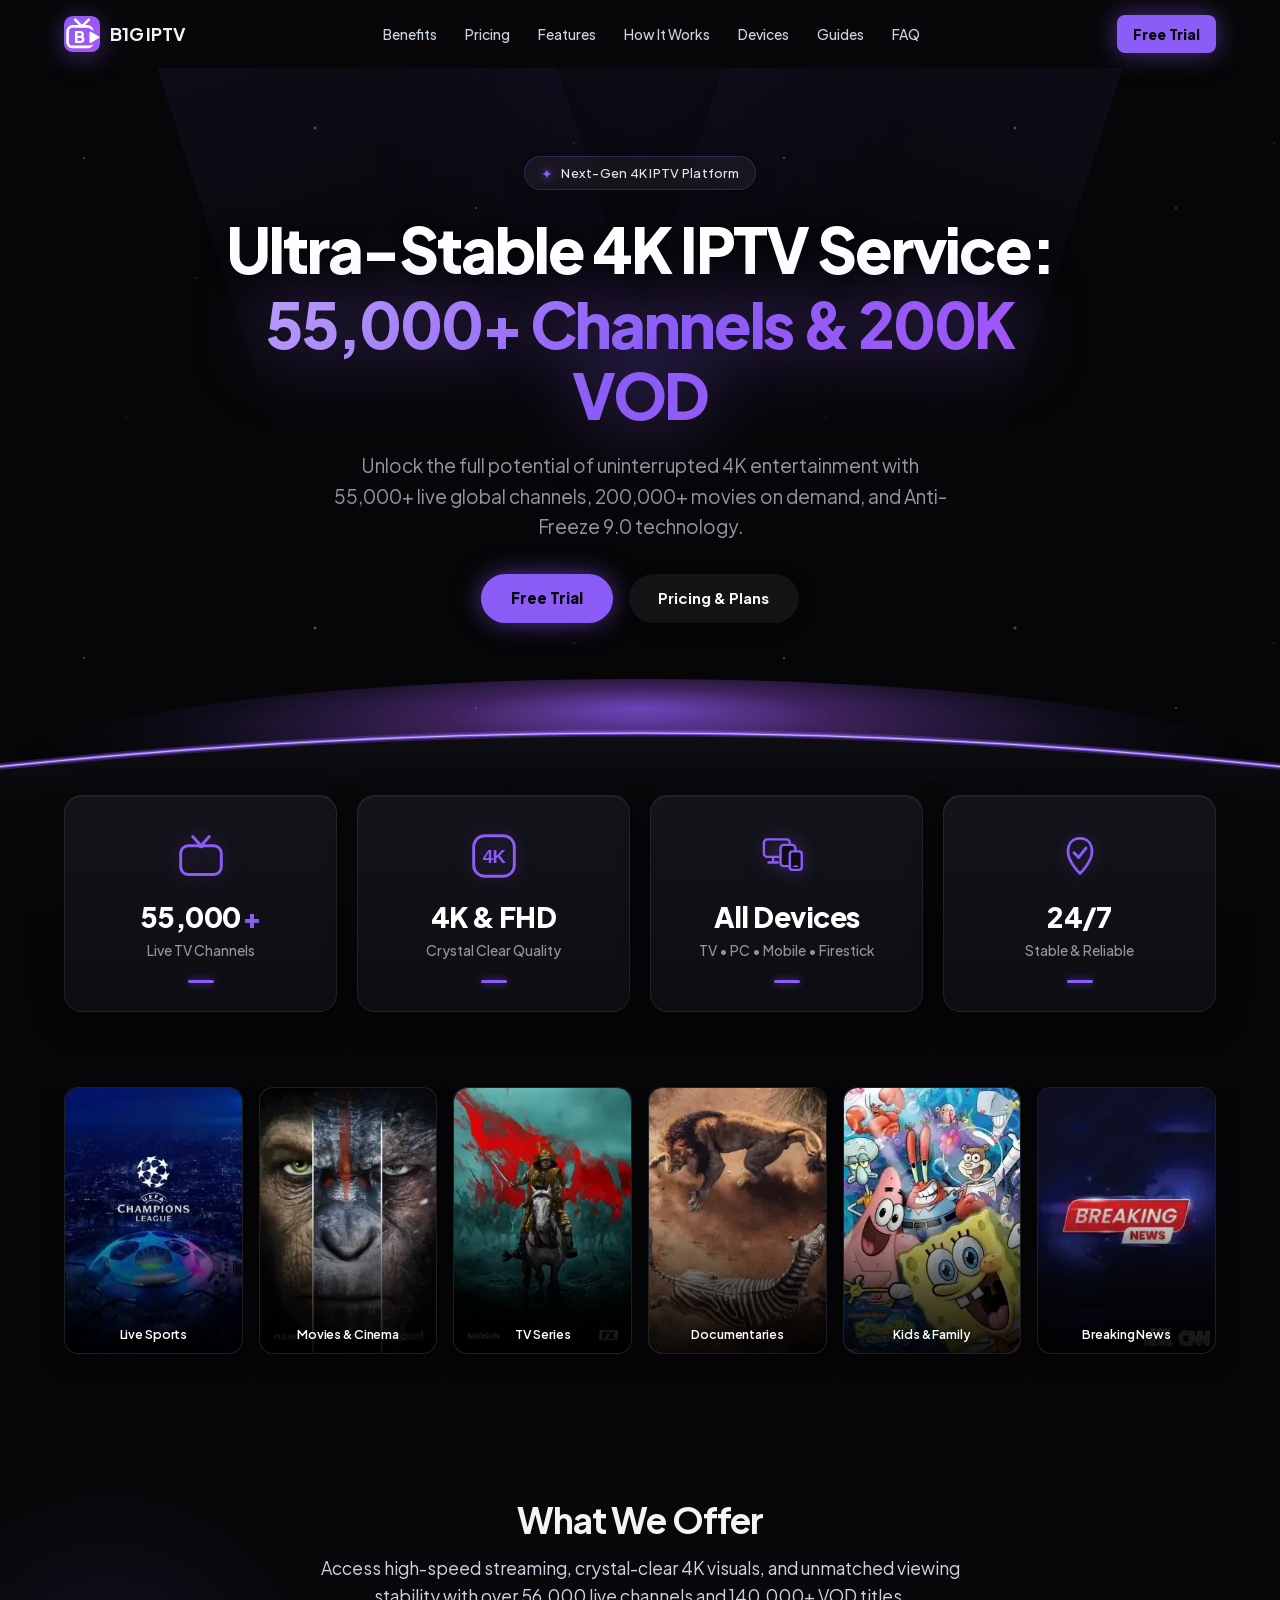
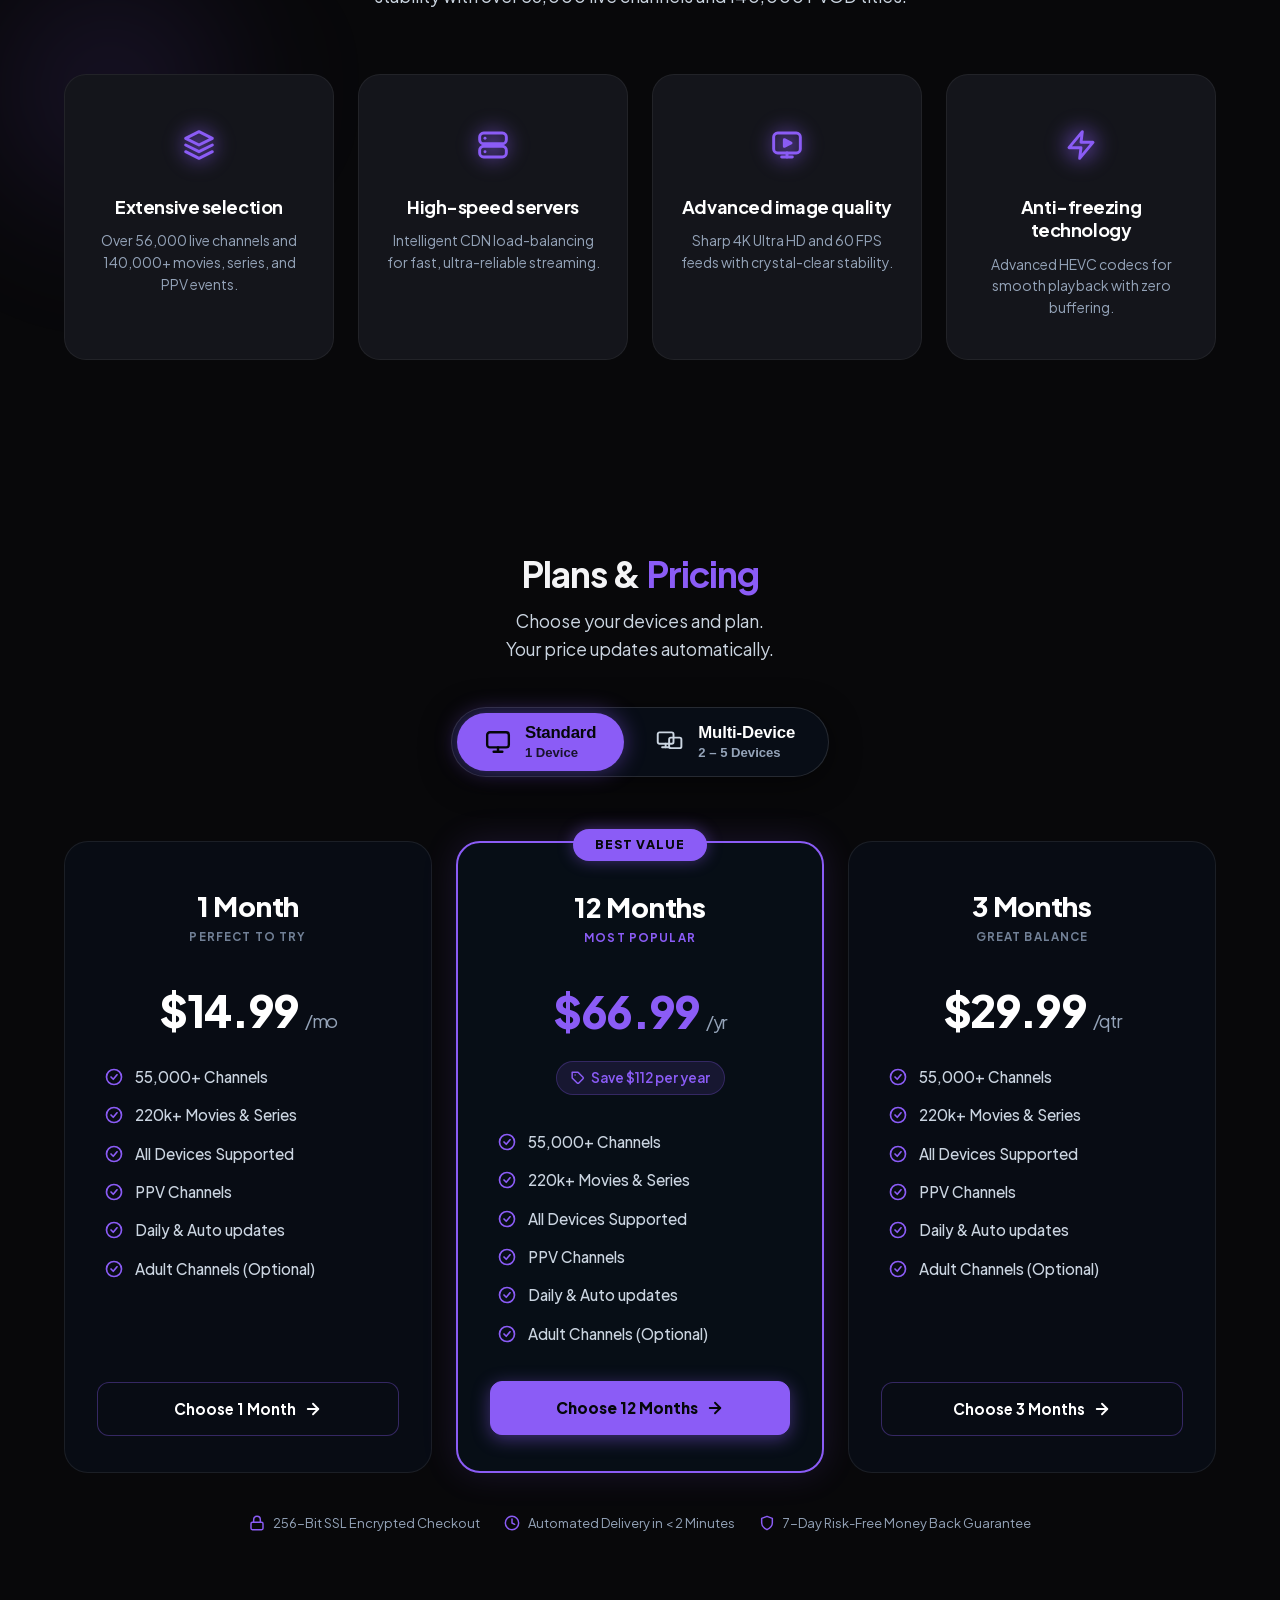
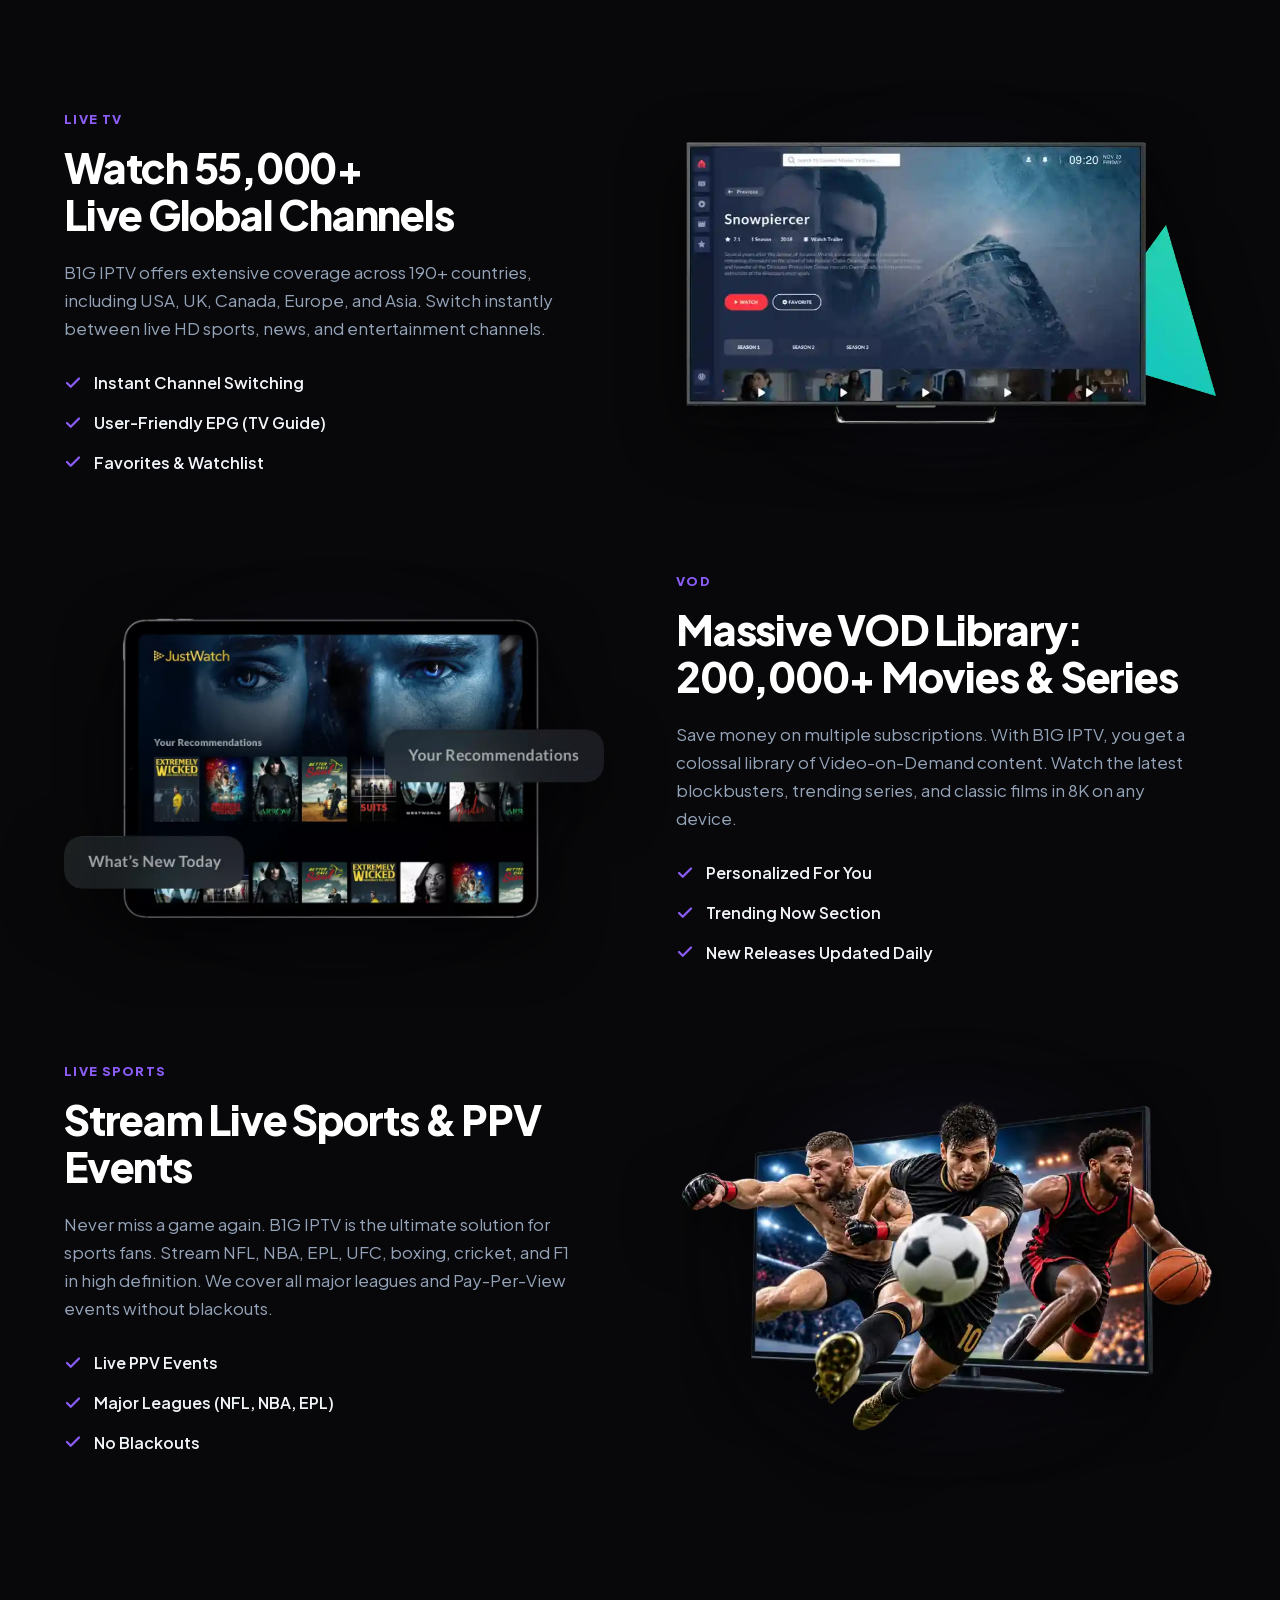
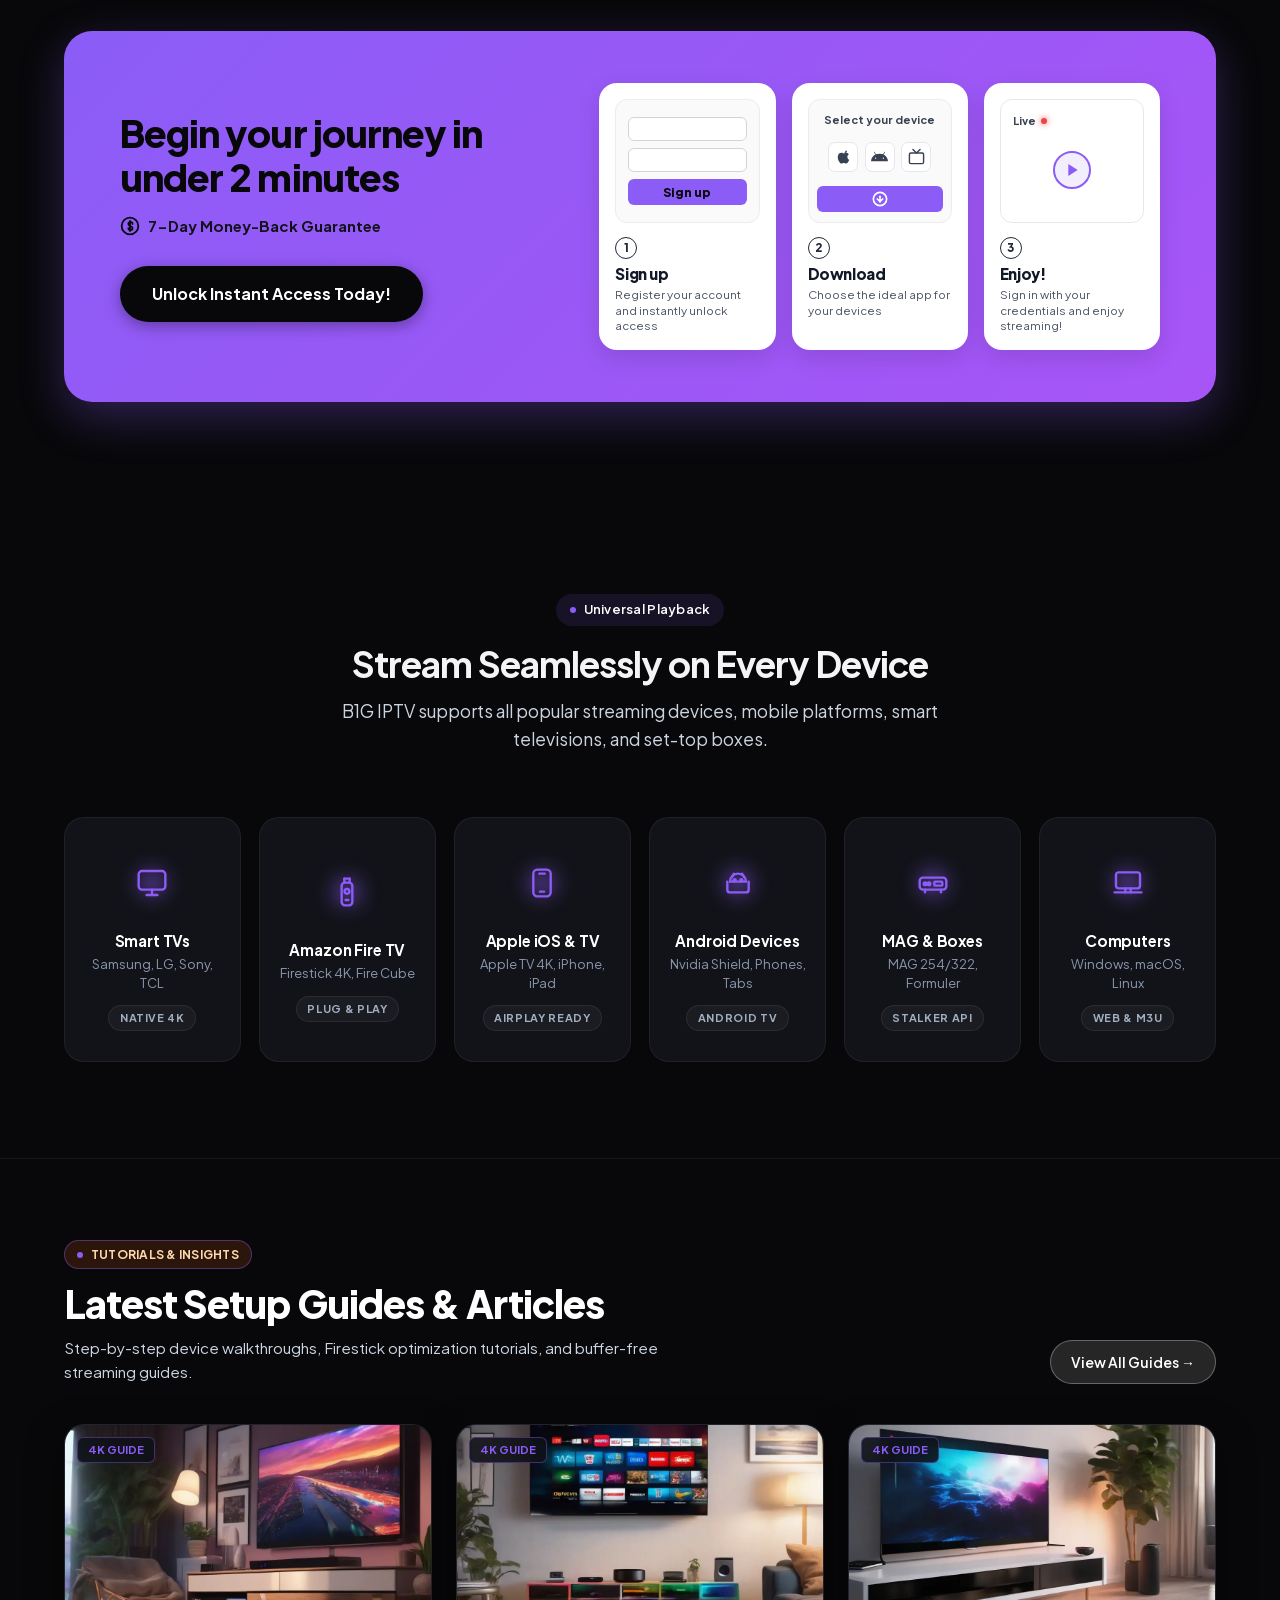
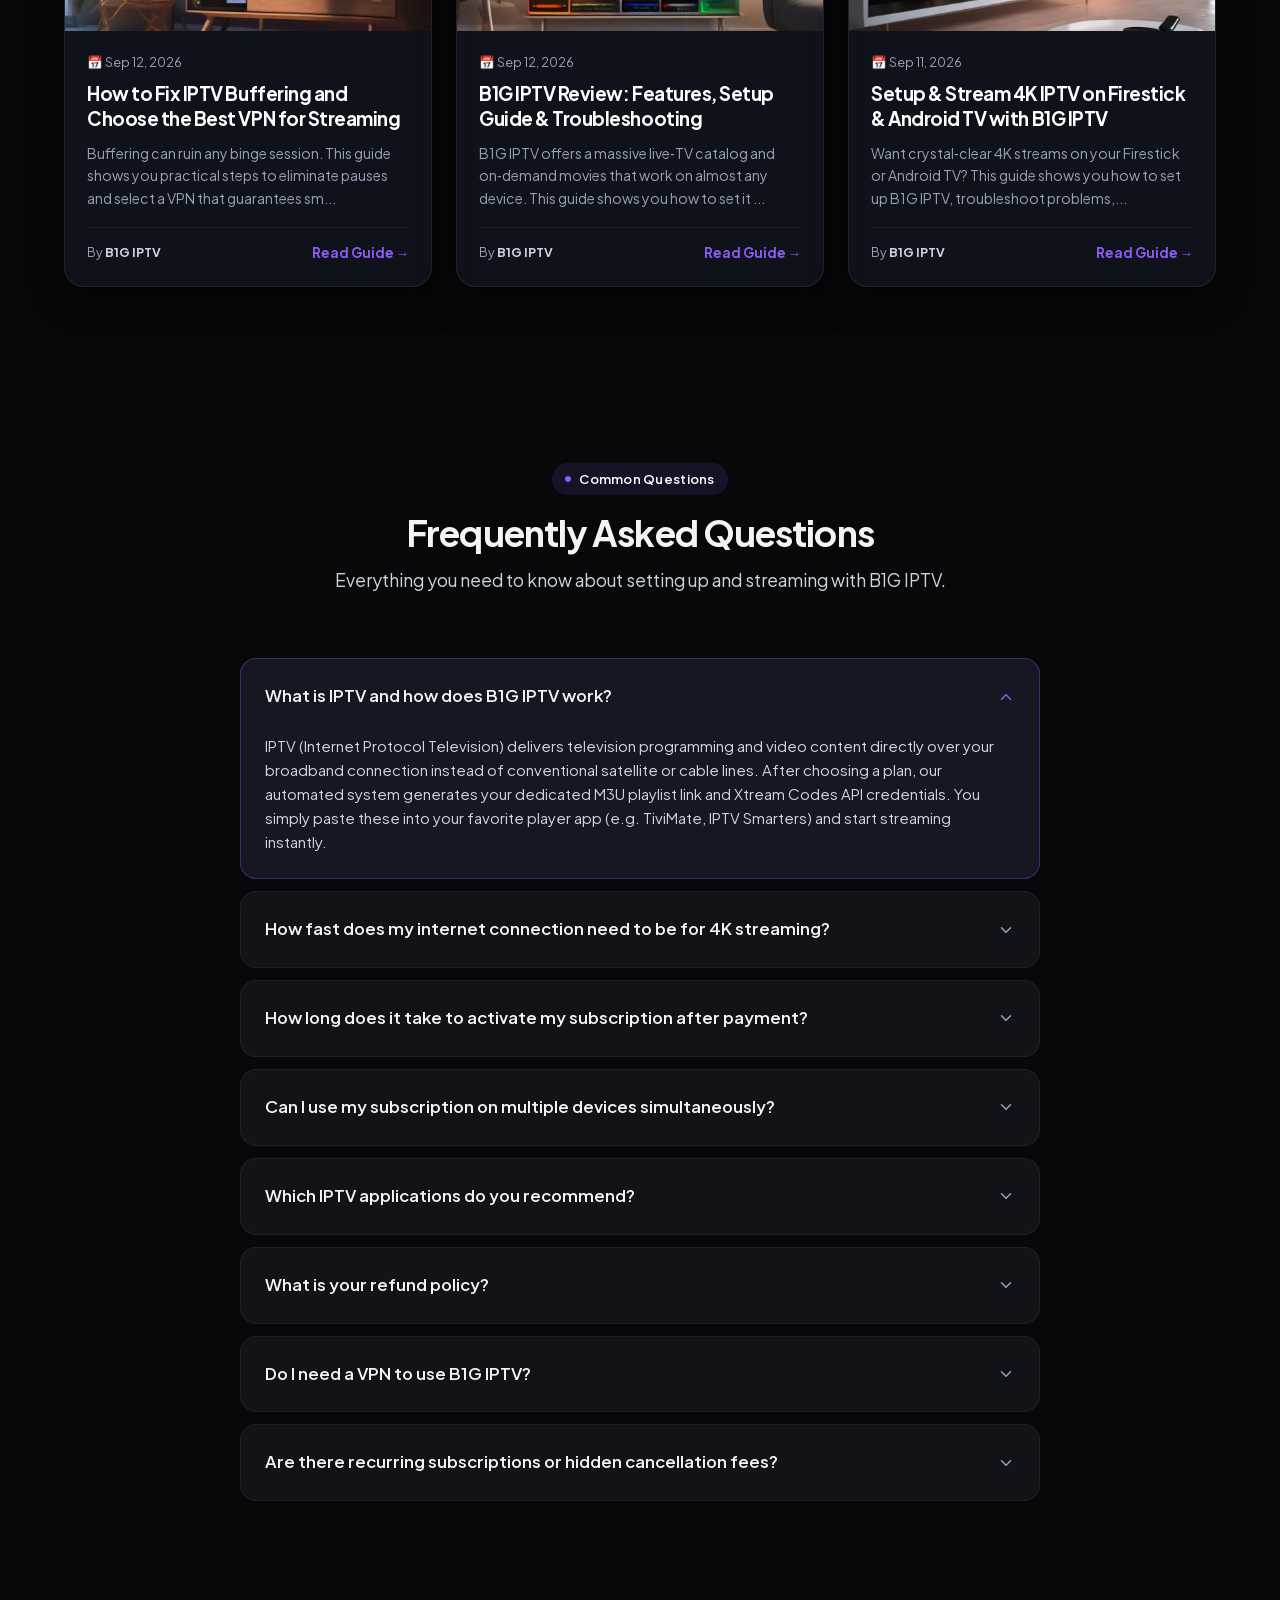
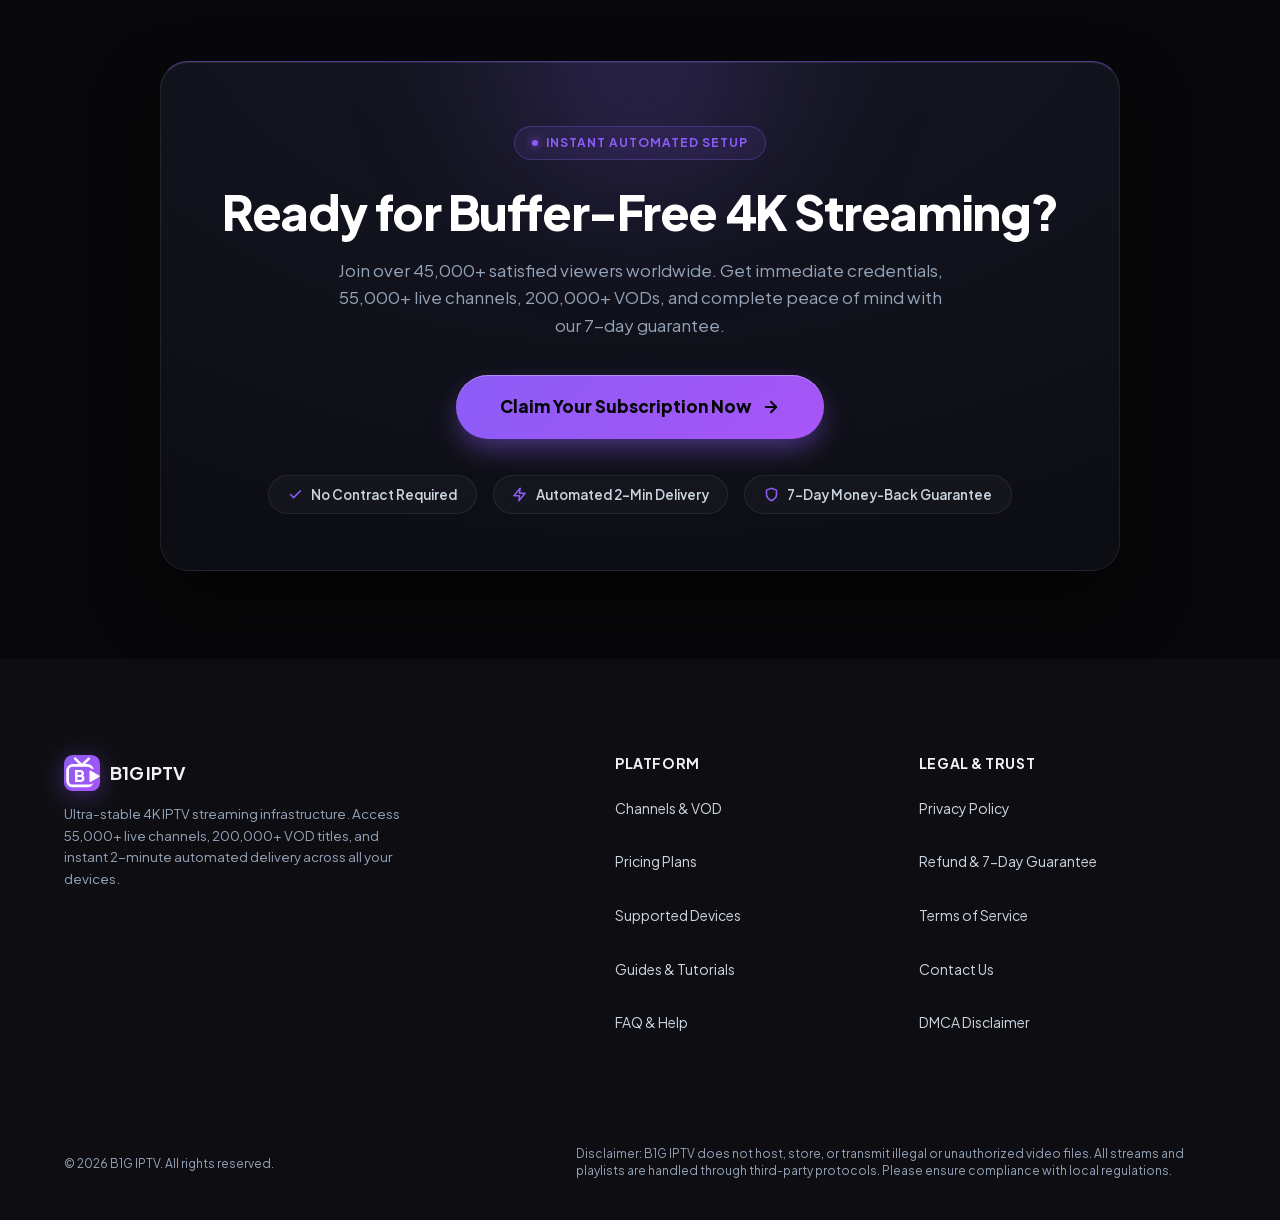
==== commit e7e33cf9: "Deploy IPTV site via TVKIX Site Manager [2026-10-08T21:25:39.084Z]" ====
--- a/index.html
+++ b/index.html
@@ -13,9 +13,9 @@
   <meta name="theme-color" content="#08080a">
 
   <!-- Pure SVG Dynamic Brand Favicon & App Icons (Google SEO Compliant) -->
-  <link rel="icon" type="image/svg+xml" href="data:image/svg+xml;utf8,%3Csvg%20xmlns%3D%22http%3A%2F%2Fwww.w3.org%2F2000%2Fsvg%22%20viewBox%3D%220%200%20100%20100%22%20width%3D%22100%25%22%20height%3D%22100%25%22%3E%0A%20%20%3Cdefs%3E%0A%20%20%20%20%3ClinearGradient%20id%3D%22tvkixBrandGrad%22%20x1%3D%220%25%22%20y1%3D%220%25%22%20x2%3D%22100%25%22%20y2%3D%22100%25%22%3E%0A%20%20%20%20%20%20%3Cstop%20offset%3D%220%25%22%20stop-color%3D%22%23f97316%22%2F%3E%0A%20%20%20%20%20%20%3Cstop%20offset%3D%22100%25%22%20stop-color%3D%22%23f97316%22%2F%3E%0A%20%20%20%20%3C%2FlinearGradient%3E%0A%20%20%20%20%3Cmask%20id%3D%22tvCutout_2hktdb%22%3E%0A%20%20%20%20%20%20%3Crect%20width%3D%22100%22%20height%3D%22100%22%20fill%3D%22%23ffffff%22%2F%3E%0A%20%20%20%20%20%20%3Cpath%20d%3D%22M%2073.5%2046%20L%2096%2059%20L%2073.5%2072%20Z%22%20fill%3D%22%23000000%22%20stroke%3D%22%23000000%22%20stroke-width%3D%2218.5%22%20stroke-linejoin%3D%22round%22%20stroke-linecap%3D%22round%22%2F%3E%0A%20%20%20%20%3C%2Fmask%3E%0A%20%20%3C%2Fdefs%3E%0A%20%20%3Crect%20width%3D%22100%22%20height%3D%22100%22%20rx%3D%2224%22%20fill%3D%22url(%23tvkixBrandGrad)%22%2F%3E%0A%20%20%3Cpath%20d%3D%22M%2031%2010%20L%2049.5%2029%20L%2069%2010%22%20fill%3D%22none%22%20stroke%3D%22%23ffffff%22%20stroke-width%3D%227%22%20stroke-linecap%3D%22round%22%20stroke-linejoin%3D%22round%22%2F%3E%0A%20%20%3Crect%20x%3D%2210%22%20y%3D%2229%22%20width%3D%2269%22%20height%3D%2257%22%20rx%3D%2214%22%20fill%3D%22none%22%20stroke%3D%22%23ffffff%22%20stroke-width%3D%227.5%22%20stroke-linejoin%3D%22round%22%20stroke-linecap%3D%22round%22%20mask%3D%22url(%23tvCutout_2hktdb)%22%2F%3E%0A%20%20%3Cpath%20d%3D%22M%2073.5%2046%20L%2096%2059%20L%2073.5%2072%20Z%22%20fill%3D%22%23ffffff%22%20stroke%3D%22%23ffffff%22%20stroke-width%3D%225.5%22%20stroke-linejoin%3D%22round%22%20stroke-linecap%3D%22round%22%2F%3E%0A%20%20%3Ctext%20x%3D%2244%22%20y%3D%2258%22%20font-family%3D%22-apple-system%2C%20BlinkMacSystemFont%2C%20'Plus%20Jakarta%20Sans'%2C%20'Arial%20Black'%2C%20'Montserrat'%2C%20sans-serif%22%20font-size%3D%2244%22%20font-weight%3D%22900%22%20fill%3D%22%23ffffff%22%20text-anchor%3D%22middle%22%20dominant-baseline%3D%22central%22%3EB%3C%2Ftext%3E%0A%3C%2Fsvg%3E">
+  <link rel="icon" type="image/svg+xml" href="data:image/svg+xml;utf8,%3Csvg%20xmlns%3D%22http%3A%2F%2Fwww.w3.org%2F2000%2Fsvg%22%20viewBox%3D%220%200%20100%20100%22%20width%3D%22100%25%22%20height%3D%22100%25%22%3E%0A%20%20%3Cdefs%3E%0A%20%20%20%20%3ClinearGradient%20id%3D%22tvkixBrandGrad%22%20x1%3D%220%25%22%20y1%3D%220%25%22%20x2%3D%22100%25%22%20y2%3D%22100%25%22%3E%0A%20%20%20%20%20%20%3Cstop%20offset%3D%220%25%22%20stop-color%3D%22%238b5cf6%22%2F%3E%0A%20%20%20%20%20%20%3Cstop%20offset%3D%22100%25%22%20stop-color%3D%22%23a855f7%22%2F%3E%0A%20%20%20%20%3C%2FlinearGradient%3E%0A%20%20%20%20%3Cmask%20id%3D%22tvCutout_e24oqk%22%3E%0A%20%20%20%20%20%20%3Crect%20width%3D%22100%22%20height%3D%22100%22%20fill%3D%22%23ffffff%22%2F%3E%0A%20%20%20%20%20%20%3Cpath%20d%3D%22M%2073.5%2046%20L%2096%2059%20L%2073.5%2072%20Z%22%20fill%3D%22%23000000%22%20stroke%3D%22%23000000%22%20stroke-width%3D%2218.5%22%20stroke-linejoin%3D%22round%22%20stroke-linecap%3D%22round%22%2F%3E%0A%20%20%20%20%3C%2Fmask%3E%0A%20%20%3C%2Fdefs%3E%0A%20%20%3Crect%20width%3D%22100%22%20height%3D%22100%22%20rx%3D%2224%22%20fill%3D%22url(%23tvkixBrandGrad)%22%2F%3E%0A%20%20%3Cpath%20d%3D%22M%2031%2010%20L%2049.5%2029%20L%2069%2010%22%20fill%3D%22none%22%20stroke%3D%22%23ffffff%22%20stroke-width%3D%227%22%20stroke-linecap%3D%22round%22%20stroke-linejoin%3D%22round%22%2F%3E%0A%20%20%3Crect%20x%3D%2210%22%20y%3D%2229%22%20width%3D%2269%22%20height%3D%2257%22%20rx%3D%2214%22%20fill%3D%22none%22%20stroke%3D%22%23ffffff%22%20stroke-width%3D%227.5%22%20stroke-linejoin%3D%22round%22%20stroke-linecap%3D%22round%22%20mask%3D%22url(%23tvCutout_e24oqk)%22%2F%3E%0A%20%20%3Cpath%20d%3D%22M%2073.5%2046%20L%2096%2059%20L%2073.5%2072%20Z%22%20fill%3D%22%23ffffff%22%20stroke%3D%22%23ffffff%22%20stroke-width%3D%225.5%22%20stroke-linejoin%3D%22round%22%20stroke-linecap%3D%22round%22%2F%3E%0A%20%20%3Ctext%20x%3D%2244%22%20y%3D%2258%22%20font-family%3D%22-apple-system%2C%20BlinkMacSystemFont%2C%20'Plus%20Jakarta%20Sans'%2C%20'Arial%20Black'%2C%20'Montserrat'%2C%20sans-serif%22%20font-size%3D%2244%22%20font-weight%3D%22900%22%20fill%3D%22%23ffffff%22%20text-anchor%3D%22middle%22%20dominant-baseline%3D%22central%22%3EB%3C%2Ftext%3E%0A%3C%2Fsvg%3E">
   <link rel="alternate icon" type="image/svg+xml" href="/assets/favicon.svg">
-  <link rel="apple-touch-icon" href="data:image/svg+xml;utf8,%3Csvg%20xmlns%3D%22http%3A%2F%2Fwww.w3.org%2F2000%2Fsvg%22%20viewBox%3D%220%200%20100%20100%22%20width%3D%22100%25%22%20height%3D%22100%25%22%3E%0A%20%20%3Cdefs%3E%0A%20%20%20%20%3ClinearGradient%20id%3D%22tvkixBrandGrad%22%20x1%3D%220%25%22%20y1%3D%220%25%22%20x2%3D%22100%25%22%20y2%3D%22100%25%22%3E%0A%20%20%20%20%20%20%3Cstop%20offset%3D%220%25%22%20stop-color%3D%22%23f97316%22%2F%3E%0A%20%20%20%20%20%20%3Cstop%20offset%3D%22100%25%22%20stop-color%3D%22%23f97316%22%2F%3E%0A%20%20%20%20%3C%2FlinearGradient%3E%0A%20%20%20%20%3Cmask%20id%3D%22tvCutout_2hktdb%22%3E%0A%20%20%20%20%20%20%3Crect%20width%3D%22100%22%20height%3D%22100%22%20fill%3D%22%23ffffff%22%2F%3E%0A%20%20%20%20%20%20%3Cpath%20d%3D%22M%2073.5%2046%20L%2096%2059%20L%2073.5%2072%20Z%22%20fill%3D%22%23000000%22%20stroke%3D%22%23000000%22%20stroke-width%3D%2218.5%22%20stroke-linejoin%3D%22round%22%20stroke-linecap%3D%22round%22%2F%3E%0A%20%20%20%20%3C%2Fmask%3E%0A%20%20%3C%2Fdefs%3E%0A%20%20%3Crect%20width%3D%22100%22%20height%3D%22100%22%20rx%3D%2224%22%20fill%3D%22url(%23tvkixBrandGrad)%22%2F%3E%0A%20%20%3Cpath%20d%3D%22M%2031%2010%20L%2049.5%2029%20L%2069%2010%22%20fill%3D%22none%22%20stroke%3D%22%23ffffff%22%20stroke-width%3D%227%22%20stroke-linecap%3D%22round%22%20stroke-linejoin%3D%22round%22%2F%3E%0A%20%20%3Crect%20x%3D%2210%22%20y%3D%2229%22%20width%3D%2269%22%20height%3D%2257%22%20rx%3D%2214%22%20fill%3D%22none%22%20stroke%3D%22%23ffffff%22%20stroke-width%3D%227.5%22%20stroke-linejoin%3D%22round%22%20stroke-linecap%3D%22round%22%20mask%3D%22url(%23tvCutout_2hktdb)%22%2F%3E%0A%20%20%3Cpath%20d%3D%22M%2073.5%2046%20L%2096%2059%20L%2073.5%2072%20Z%22%20fill%3D%22%23ffffff%22%20stroke%3D%22%23ffffff%22%20stroke-width%3D%225.5%22%20stroke-linejoin%3D%22round%22%20stroke-linecap%3D%22round%22%2F%3E%0A%20%20%3Ctext%20x%3D%2244%22%20y%3D%2258%22%20font-family%3D%22-apple-system%2C%20BlinkMacSystemFont%2C%20'Plus%20Jakarta%20Sans'%2C%20'Arial%20Black'%2C%20'Montserrat'%2C%20sans-serif%22%20font-size%3D%2244%22%20font-weight%3D%22900%22%20fill%3D%22%23ffffff%22%20text-anchor%3D%22middle%22%20dominant-baseline%3D%22central%22%3EB%3C%2Ftext%3E%0A%3C%2Fsvg%3E">
+  <link rel="apple-touch-icon" href="data:image/svg+xml;utf8,%3Csvg%20xmlns%3D%22http%3A%2F%2Fwww.w3.org%2F2000%2Fsvg%22%20viewBox%3D%220%200%20100%20100%22%20width%3D%22100%25%22%20height%3D%22100%25%22%3E%0A%20%20%3Cdefs%3E%0A%20%20%20%20%3ClinearGradient%20id%3D%22tvkixBrandGrad%22%20x1%3D%220%25%22%20y1%3D%220%25%22%20x2%3D%22100%25%22%20y2%3D%22100%25%22%3E%0A%20%20%20%20%20%20%3Cstop%20offset%3D%220%25%22%20stop-color%3D%22%238b5cf6%22%2F%3E%0A%20%20%20%20%20%20%3Cstop%20offset%3D%22100%25%22%20stop-color%3D%22%23a855f7%22%2F%3E%0A%20%20%20%20%3C%2FlinearGradient%3E%0A%20%20%20%20%3Cmask%20id%3D%22tvCutout_e24oqk%22%3E%0A%20%20%20%20%20%20%3Crect%20width%3D%22100%22%20height%3D%22100%22%20fill%3D%22%23ffffff%22%2F%3E%0A%20%20%20%20%20%20%3Cpath%20d%3D%22M%2073.5%2046%20L%2096%2059%20L%2073.5%2072%20Z%22%20fill%3D%22%23000000%22%20stroke%3D%22%23000000%22%20stroke-width%3D%2218.5%22%20stroke-linejoin%3D%22round%22%20stroke-linecap%3D%22round%22%2F%3E%0A%20%20%20%20%3C%2Fmask%3E%0A%20%20%3C%2Fdefs%3E%0A%20%20%3Crect%20width%3D%22100%22%20height%3D%22100%22%20rx%3D%2224%22%20fill%3D%22url(%23tvkixBrandGrad)%22%2F%3E%0A%20%20%3Cpath%20d%3D%22M%2031%2010%20L%2049.5%2029%20L%2069%2010%22%20fill%3D%22none%22%20stroke%3D%22%23ffffff%22%20stroke-width%3D%227%22%20stroke-linecap%3D%22round%22%20stroke-linejoin%3D%22round%22%2F%3E%0A%20%20%3Crect%20x%3D%2210%22%20y%3D%2229%22%20width%3D%2269%22%20height%3D%2257%22%20rx%3D%2214%22%20fill%3D%22none%22%20stroke%3D%22%23ffffff%22%20stroke-width%3D%227.5%22%20stroke-linejoin%3D%22round%22%20stroke-linecap%3D%22round%22%20mask%3D%22url(%23tvCutout_e24oqk)%22%2F%3E%0A%20%20%3Cpath%20d%3D%22M%2073.5%2046%20L%2096%2059%20L%2073.5%2072%20Z%22%20fill%3D%22%23ffffff%22%20stroke%3D%22%23ffffff%22%20stroke-width%3D%225.5%22%20stroke-linejoin%3D%22round%22%20stroke-linecap%3D%22round%22%2F%3E%0A%20%20%3Ctext%20x%3D%2244%22%20y%3D%2258%22%20font-family%3D%22-apple-system%2C%20BlinkMacSystemFont%2C%20'Plus%20Jakarta%20Sans'%2C%20'Arial%20Black'%2C%20'Montserrat'%2C%20sans-serif%22%20font-size%3D%2244%22%20font-weight%3D%22900%22%20fill%3D%22%23ffffff%22%20text-anchor%3D%22middle%22%20dominant-baseline%3D%22central%22%3EB%3C%2Ftext%3E%0A%3C%2Fsvg%3E">
   <link rel="manifest" href="site.webmanifest">
 
   <!-- Open Graph / Facebook -->
@@ -40,6 +40,708 @@
   <!-- Main Stylesheet -->
   <style>
 @font-face{font-family:"Plus Jakarta Sans";font-style:normal;font-weight:400 800;font-display:swap;src:url("/assets/fonts/plus-jakarta-sans.woff2") format("woff2");unicode-range:U+0000-00FF,U+0131,U+0152-0153,U+02BB-02BC,U+02C6,U+02DA,U+02DC,U+0304,U+0308,U+0329,U+2000-206F,U+20AC,U+2122,U+2191,U+2193,U+2212,U+2215,U+FEFF,U+FFFD}:root{--bg-page:#08080a;--bg-surface:#0e0e12;--bg-card:#131318;--bg-card-hover:#181820;--bg-subtle:#1c1c24;--border-subtle:transparent;--border-medium:transparent;--border-accent:transparent;--border-highlight:transparent;--accent:#f97316;--accent-hover:#ea580c;--accent-light:rgba(249,115,22,0.12);--accent-text:#fed7aa;--status-green:#22c55e;--status-green-bg:rgba(34,197,94,0.12);--text-primary:#f4f4f6;--text-secondary:#cbd5e1;--text-muted:#94a3b8;--text-inverse:#08080a;--font-family:"Plus Jakarta Sans",-apple-system,BlinkMacSystemFont,"Segoe UI",Roboto,Oxygen,Ubuntu,Cantarell,"Helvetica Neue",sans-serif;--line-height-base:1.6;--line-height-heading:1.2;--space-xs:0.5rem;--space-sm:0.75rem;--space-md:1rem;--space-lg:1.5rem;--space-xl:2.5rem;--space-2xl:4rem;--space-3xl:6rem;--max-width:1200px;--radius-sm:4px;--radius-md:8px;--radius-lg:12px;--radius-full:9999px;--transition-fast:0.15s ease;--transition-normal:0.25s ease}*,*::before,*::after{box-sizing:border-box;margin:0;padding:0}html{font-family:var(--font-family);font-size:16px;line-height:var(--line-height-base);color:var(--text-secondary);background-color:var(--bg-page);scroll-behavior:smooth;-webkit-text-size-adjust:100%;text-rendering:optimizeLegibility}body{min-height:100vh;display:flex;flex-direction:column;background-color:var(--bg-page);color:var(--text-secondary);overflow-x:hidden}h1,h2,h3,h4,h5,h6{color:var(--text-primary);font-weight:700;line-height:var(--line-height-heading);letter-spacing:-0.025em}h1{font-size:clamp(2rem,5vw,3.25rem);font-weight:800;margin-bottom:var(--space-md)}h2{font-size:clamp(1.75rem,3.5vw,2.25rem);margin-bottom:var(--space-sm)}h3{font-size:1.25rem;margin-bottom:var(--space-xs)}p{margin-bottom:var(--space-md)}p:last-child{margin-bottom:0}a{color:inherit;text-decoration:none;transition:color var(--transition-fast)}a:hover{color:var(--text-primary)}ul,ol{list-style:none}:focus-visible{outline:2px solid var(--accent);outline-offset:3px}.container{width:100%;max-width:var(--max-width);margin-inline:auto;padding-inline:var(--space-md)}@media (min-width:768px){.container{padding-inline:var(--space-lg)}}.section{padding-block:var(--space-2xl);border-bottom:none;scroll-margin-top:90px}@media (min-width:768px){.section{padding-block:var(--space-3xl)}}.section-header{text-align:center;max-width:680px;margin-inline:auto;margin-bottom:var(--space-2xl)}.section-header p{color:var(--text-secondary);font-size:1.1rem}.pill-badge{display:inline-flex;align-items:center;gap:0.5rem;padding:0.35rem 0.85rem;font-size:0.8125rem;font-weight:600;letter-spacing:0.02em;color:var(--accent-text);background-color:var(--accent-light);border:none;border-radius:var(--radius-full);margin-bottom:var(--space-md)}.pill-badge .dot{width:6px;height:6px;border-radius:50%;background-color:var(--accent)}.status-pill{display:inline-flex;align-items:center;gap:0.375rem;font-size:0.75rem;font-weight:500;color:#86efac;background-color:var(--status-green-bg);padding:0.25rem 0.625rem;border-radius:var(--radius-full);border:none}.status-pill .indicator{width:6px;height:6px;border-radius:50%;background-color:var(--status-green)}@media (max-width:640px){.header-actions .status-pill{display:none}}.btn{display:inline-flex;align-items:center;justify-content:center;gap:0.5rem;padding:0.75rem 1.5rem;font-size:0.9375rem;font-weight:600;border-radius:var(--radius-md);border:none;cursor:pointer;white-space:nowrap;transition:background-color var(--transition-fast),transform var(--transition-fast);text-decoration:none}.btn:active{transform:translateY(1px)}.btn-primary{background:linear-gradient(135deg,#c2410c 0%,#9a3412 100%);color:#ffffff !important;font-weight:700;border:none}.btn-primary:hover{background-color:var(--accent-hover);color:#ffffff}.btn-secondary{background-color:var(--bg-card);color:var(--text-primary);border:none}.btn-secondary:hover{background-color:var(--bg-subtle);color:#ffffff}.btn-block{width:100%}.btn-sm{padding:0.5rem 1rem;font-size:0.875rem}.btn-group{display:flex;flex-direction:column;gap:0.75rem;width:100%}@media (min-width:480px){.btn-group{flex-direction:row;justify-content:center;width:auto}}.site-header{position:sticky;top:0;z-index:100;background-color:rgba(8,8,10,0.95);border-bottom:none;backdrop-filter:blur(8px);-webkit-backdrop-filter:blur(8px)}.header-container{display:flex;align-items:center;justify-content:space-between;height:68px}.brand-logo{display:flex;align-items:center;gap:0.625rem;font-size:1.125rem;font-weight:700;color:var(--text-primary);letter-spacing:-0.01em}.logo-icon{display:inline-flex;align-items:center;justify-content:center;width:32px;height:32px;background-color:var(--accent);color:#ffffff;border-radius:var(--radius-sm);font-weight:900;font-size:1rem}.brand-accent{color:var(--accent)}.nav-menu{display:none}@media (min-width:900px){.nav-menu{display:flex;align-items:center;gap:1.75rem}}.nav-link{font-size:0.875rem;font-weight:500;color:var(--text-secondary)}.nav-link:hover{color:var(--text-primary)}.header-actions{display:flex;align-items:center;gap:0.875rem}.menu-toggle{display:flex;flex-direction:column;justify-content:center;gap:5px;width:38px;height:38px;padding:8px;background-color:var(--bg-card);border:none;border-radius:var(--radius-sm);cursor:pointer;color:var(--text-primary)}@media (min-width:900px){.menu-toggle{display:none}}.menu-bar{display:block;width:100%;height:2px;background-color:var(--text-primary);transition:transform var(--transition-fast),opacity var(--transition-fast)}.menu-toggle[aria-expanded="true"] .menu-bar:nth-child(1){transform:translateY(7px) rotate(45deg)}.menu-toggle[aria-expanded="true"] .menu-bar:nth-child(2){opacity:0}.menu-toggle[aria-expanded="true"] .menu-bar:nth-child(3){transform:translateY(-7px) rotate(-45deg)}.mobile-nav{display:none;position:fixed;top:68px;left:0;right:0;bottom:0;background-color:#08080a;border-bottom:none;padding:var(--space-xl) var(--space-lg);flex-direction:column;gap:var(--space-md);z-index:999;overflow-y:auto}.mobile-nav.is-open{display:flex}@media (min-width:900px){.mobile-nav{display:none !important}}.mobile-nav-link{font-size:1.125rem;font-weight:600;color:var(--text-primary);padding-block:0.5rem;border-bottom:none}.hero-section{position:relative;background-color:#060608;padding-top:clamp(3.5rem,7vw,5.5rem);padding-bottom:clamp(2rem,4vw,3.5rem);text-align:center;overflow:hidden}.hero-cosmic-backdrop{position:absolute;inset:0;pointer-events:none;overflow:hidden;z-index:1;contain:strict}.light-ray{position:absolute;top:-120px;width:380px;height:600px;opacity:0.16;transform-origin:top center;pointer-events:none;will-change:transform}.light-ray-left{left:10%;background:linear-gradient(180deg,rgba(255,140,60,0.5) 0%,rgba(255,90,20,0.08) 60%,transparent 100%);transform:rotate(-18deg)}.light-ray-right{right:10%;background:linear-gradient(180deg,rgba(255,140,60,0.45) 0%,rgba(255,90,20,0.08) 60%,transparent 100%);transform:rotate(18deg)}.light-ray-center{left:50%;transform:translateX(-50%);width:550px;height:480px;background:radial-gradient(ellipse at top,rgba(255,107,43,0.2) 0%,rgba(255,80,10,0.05) 50%,transparent 80%);opacity:0.35}.cosmic-stars{position:absolute;inset:0;background-image:radial-gradient(1.5px 1.5px at 12% 18%,rgba(255,255,255,0.65),transparent),radial-gradient(1px 1px at 28% 42%,rgba(255,255,255,0.45),transparent),radial-gradient(2px 2px at 45% 12%,rgba(255,210,170,0.75),transparent),radial-gradient(1.5px 1.5px at 68% 28%,rgba(255,255,255,0.55),transparent),radial-gradient(1px 1px at 82% 15%,rgba(255,255,255,0.45),transparent),radial-gradient(1.5px 1.5px at 92% 38%,rgba(255,210,170,0.65),transparent),radial-gradient(1px 1px at 18% 70%,rgba(255,255,255,0.35),transparent),radial-gradient(1.5px 1.5px at 84% 68%,rgba(255,255,255,0.4),transparent);background-repeat:repeat;background-size:700px 500px;opacity:0.7}.hero-container{position:relative;z-index:3}.hero-content{max-width:860px;margin-inline:auto;display:flex;flex-direction:column;align-items:center}.hero-badge-pill{display:inline-flex;align-items:center;gap:0.5rem;padding:0.35rem 1rem;background:rgba(255,255,255,0.05);border:none;border-radius:var(--radius-full);font-size:0.8125rem;font-weight:500;letter-spacing:0.02em;color:#e4e4e7;margin-bottom:1.5rem;backdrop-filter:blur(12px);-webkit-backdrop-filter:blur(12px);box-shadow:0 4px 20px rgba(0,0,0,0.4);transition:background-color var(--transition-fast),transform var(--transition-fast)}.hero-badge-pill:hover{background:rgba(255,255,255,0.08);transform:translateY(-1px)}.badge-spark{color:#f97316;font-size:0.875rem;text-shadow:0 0 10px rgba(249,115,22,0.9),0 0 20px rgba(249,115,22,0.5);line-height:1}.hero-title{display:flex;flex-direction:column;align-items:center;gap:0.25rem;font-size:clamp(2.1rem,5.2vw,3.85rem);font-weight:800;line-height:1.15;letter-spacing:-0.035em;margin-bottom:1.25rem}.title-top{color:#ffffff;text-shadow:0 2px 20px rgba(0,0,0,0.8)}.title-bottom{color:#ff6e2e;background:linear-gradient(135deg,#ff7a30 0%,#f95716 50%,#ea580c 100%);-webkit-background-clip:text;-webkit-text-fill-color:transparent;background-clip:text;filter:drop-shadow(0 0 35px rgba(249,115,22,0.45))}.hero-description{font-size:clamp(1rem,2vw,1.1875rem);color:#9494a0;line-height:1.6;max-width:640px;margin-inline:auto;margin-bottom:2rem}.hero-btn-group{display:flex;flex-direction:row;align-items:center;justify-content:center;gap:1rem;flex-wrap:wrap;margin-bottom:2.5rem}.btn-pill{display:inline-flex;align-items:center;justify-content:center;gap:0.5rem;padding:0.8rem 1.85rem;font-size:0.9375rem;font-weight:600;border-radius:var(--radius-full);border:none;cursor:pointer;white-space:nowrap}.btn-pill,.btn-pill span,.btn-pill:link,.btn-pill:visited{text-decoration:none}.btn-pill-primary,.btn-pill-primary span,.btn-pill-primary:link,.btn-pill-primary:visited{background:var(--accent);color:#050507 !important;font-weight:800 !important;border:none;box-shadow:0 0 25px rgba(249,115,22,0.45),0 4px 14px rgba(0,0,0,0.4)}.btn-pill-primary:hover,.btn-pill-primary:hover span{transform:translateY(-2px) scale(1.02);box-shadow:0 0 35px rgba(249,115,22,0.7),0 6px 22px rgba(0,0,0,0.5);color:#000000 !important}.btn-pill-glass{background-color:rgba(255,255,255,0.06);color:#f8fafc !important;border:none;backdrop-filter:blur(12px);-webkit-backdrop-filter:blur(12px);box-shadow:0 4px 15px rgba(0,0,0,0.3)}.btn-pill-glass span{color:#f8fafc !important}.btn-pill-glass:hover{background-color:rgba(255,255,255,0.12);color:#ffffff !important;transform:translateY(-2px);box-shadow:0 6px 20px rgba(0,0,0,0.4)}.hero-horizon{position:relative;width:100%;margin-top:1rem;margin-bottom:-15px;overflow:visible;pointer-events:none;z-index:2;display:flex;justify-content:center}.horizon-svg{width:100%;height:clamp(140px,18vw,240px);display:block;overflow:visible}.hero-metrics-container{position:relative;z-index:3;margin-top:-115px}@media (max-width:640px){.hero-metrics-container{margin-top:-50px}.hero-btn-group{flex-direction:column;width:100%;max-width:320px;margin-inline:auto}.btn-pill{width:100%}.horizon-svg{height:120px}}.metrics-grid{display:grid;grid-template-columns:repeat(2,1fr);gap:1rem;margin-top:0}@media (min-width:860px){.metrics-grid{grid-template-columns:repeat(4,1fr);gap:1.25rem}}.metric-card{position:relative;background-color:#0c0c11;background:linear-gradient(180deg,#13131a 0%,#0d0d12 100%);border:1px solid rgba(255,255,255,0.08);border-radius:18px;padding:2.25rem 1rem 1.75rem 1rem;display:flex;flex-direction:column;align-items:center;justify-content:center;text-align:center;box-shadow:0 10px 30px rgba(0,0,0,0.4),inset 0 1px 0 rgba(255,255,255,0.06);transition:transform var(--transition-normal),box-shadow var(--transition-normal),border-color var(--transition-normal),background-color var(--transition-normal)}.metric-card:hover{transform:translateY(-3px);background-color:#101016;border-color:rgba(255,106,26,0.4);box-shadow:0 14px 40px rgba(0,0,0,0.55),0 0 25px rgba(249,115,22,0.15)}.metric-icon-wrap{display:flex;align-items:center;justify-content:center;width:56px;height:48px;max-width:56px;max-height:48px;background:transparent;border:none;margin-inline:auto;margin-bottom:1.25rem;overflow:visible;flex-shrink:0}.metric-icon-art{width:56px !important;height:48px !important;max-width:56px !important;max-height:48px !important;display:block;flex-shrink:0;filter:drop-shadow(0 0 10px rgba(255,106,26,0.22));transition:transform var(--transition-fast),filter var(--transition-fast)}.metric-card:hover .metric-icon-art{transform:scale(1.06);filter:drop-shadow(0 0 16px rgba(255,106,26,0.5))}.metric-val{font-size:clamp(1.35rem,2.2vw,1.85rem);font-weight:800;color:#ffffff;letter-spacing:-0.02em;line-height:1.2}.metric-val .accent-mark{color:#ff6a1a;margin-left:2px}.metric-label{font-size:clamp(0.78rem,1.15vw,0.875rem);color:#94949e;margin-top:0.45rem;line-height:1.4;font-weight:500}.metric-dash{display:block;width:26px;height:3px;border-radius:var(--radius-full);background-color:#ff6a1a;margin-top:1.25rem;box-shadow:0 0 8px rgba(255,106,26,0.5)}@media (max-width:640px){.metrics-grid{gap:0.65rem}.metric-card{padding:1.5rem 0.6rem 1.25rem 0.6rem;border-radius:14px}.metric-icon-wrap{height:44px;margin-bottom:0.85rem}.metric-icon-art{width:44px;height:38px}.metric-val{font-size:1.15rem}.metric-label{font-size:0.72rem}.metric-dash{margin-top:0.85rem;width:20px}}.hero-categories-section{position:relative;background-color:#060608;padding-bottom:2rem}.hero-categories-container{position:relative;z-index:3;margin-top:1.5rem;margin-bottom:1rem}.category-cards-grid{display:grid;grid-template-columns:repeat(3,1fr);gap:0.65rem}@media (min-width:860px){.category-cards-grid{grid-template-columns:repeat(6,1fr);gap:1rem}}.category-card{position:relative;display:flex;flex-direction:column;border-radius:14px;overflow:hidden;background-color:#0c0c11;border:1px solid rgba(255,255,255,0.08);text-decoration:none;cursor:pointer;box-shadow:0 6px 20px rgba(0,0,0,0.4);transition:transform var(--transition-normal),box-shadow var(--transition-normal),border-color var(--transition-normal)}.category-card:hover{transform:translateY(-4px) scale(1.02);border-color:rgba(255,106,26,0.45);box-shadow:0 12px 30px rgba(0,0,0,0.6),0 0 20px rgba(255,106,26,0.22)}.category-card-media{position:relative;width:100%;aspect-ratio:2 / 3;overflow:hidden;border-radius:14px;background-color:#08080a}.category-card-media img{width:100%;height:100%;object-fit:cover;display:block;transition:transform 0.45s cubic-bezier(0.16,1,0.3,1)}.category-card:hover .category-card-media img{transform:scale(1.07)}.category-card-overlay{position:absolute;inset:0;background:linear-gradient(180deg,transparent 40%,rgba(0,0,0,0.65) 75%,rgba(0,0,0,0.92) 100%);pointer-events:none}.category-card-label{position:absolute;bottom:0.55rem;left:0.25rem;right:0.25rem;text-align:center;font-size:0.78rem;font-weight:600;color:#ffffff;letter-spacing:-0.01em;text-shadow:0 1px 4px rgba(0,0,0,0.9);pointer-events:none;white-space:nowrap;overflow:hidden;text-overflow:ellipsis;padding-inline:4px;transition:color var(--transition-fast)}.category-card:hover .category-card-label{color:#ff7a30}@media (max-width:640px){.hero-categories-container{margin-top:0.85rem;margin-bottom:0.5rem}.category-cards-grid{gap:0.45rem}.category-card{border-radius:10px}.category-card-media{border-radius:10px}.category-card-label{font-size:0.65rem;bottom:0.35rem}}.what-we-offer-section{position:relative;overflow:hidden}.what-we-offer-section::before{content:"";position:absolute;top:15%;left:-80px;width:380px;height:380px;background:radial-gradient(circle,rgba(255,106,26,0.14) 0%,rgba(255,106,26,0.03) 50%,transparent 70%);filter:blur(60px);pointer-events:none;z-index:0}.benefits-grid{position:relative;z-index:1;display:grid;grid-template-columns:1fr;gap:1.25rem}@media (min-width:640px){.benefits-grid{grid-template-columns:repeat(2,1fr)}}@media (min-width:1024px){.benefits-grid{grid-template-columns:repeat(4,1fr);gap:1.5rem}}.benefit-card{background-color:#14151b;border:1px solid rgba(255,255,255,0.06);border-radius:22px;padding:2.5rem 1.5rem;display:flex;flex-direction:column;align-items:center;text-align:center;height:100%;transition:transform 0.25s ease,border-color 0.25s ease,box-shadow 0.25s ease,background-color 0.25s ease}.benefit-card:hover{background-color:#181a22;border-color:rgba(255,106,26,0.35);transform:translateY(-4px);box-shadow:0 16px 36px -10px rgba(0,0,0,0.6),0 0 24px rgba(255,106,26,0.12)}.benefit-icon-wrapper{position:relative;width:60px;height:60px;display:flex;align-items:center;justify-content:center;color:#ff6a1a;margin-bottom:1.25rem;flex-shrink:0}.benefit-icon-glow{position:absolute;top:50%;left:50%;transform:translate(-50%,-50%);width:48px;height:48px;border-radius:50%;background:radial-gradient(circle,rgba(255,106,26,0.55) 0%,rgba(255,106,26,0.18) 50%,transparent 75%);filter:blur(8px);pointer-events:none;z-index:0}.benefit-icon-wrapper svg{position:relative;z-index:1;width:32px;height:32px;color:#ff6a1a}.benefit-title{font-size:1.125rem;font-weight:700;color:#ffffff;margin-bottom:0.75rem;line-height:1.3}.benefit-desc{font-size:0.875rem;color:#94a3b8;line-height:1.55;margin:0;max-width:250px}.features-showcase-section{padding:5rem 0;position:relative;overflow:hidden}.features-showcase{display:flex;flex-direction:column;gap:6rem}.feature-split-row{display:grid;grid-template-columns:1fr;align-items:center;gap:2.5rem}@media (min-width:992px){.feature-split-row{grid-template-columns:1fr 1fr;gap:4.5rem}.feature-split-row-reverse .feature-split-content{order:2}.feature-split-row-reverse .feature-split-media{order:1}}.feature-split-content{display:flex;flex-direction:column;justify-content:center}.feature-badge-tag{display:inline-block;font-size:0.8125rem;font-weight:800;text-transform:uppercase;letter-spacing:0.1em;color:#ff6a1a;margin-bottom:0.875rem}.feature-split-title{font-size:clamp(2rem,3.2vw,2.75rem);font-weight:800;line-height:1.15;letter-spacing:-0.03em;color:#ffffff;margin:0 0 1.25rem 0}.feature-split-desc{font-size:1.0625rem;line-height:1.65;color:#94a3b8;margin:0 0 1.75rem 0;max-width:520px}.feature-split-list{list-style:none;padding:0;margin:0;display:flex;flex-direction:column;gap:0.875rem}.feature-split-item{display:flex;align-items:center;gap:0.75rem;font-size:1rem;font-weight:600;color:#f1f5f9}.feature-check-icon{display:inline-flex;align-items:center;justify-content:center;color:#ff6a1a;flex-shrink:0}.feature-check-icon svg{width:18px;height:18px}.feature-split-media{position:relative;display:flex;justify-content:center;align-items:center}.feature-media-wrapper{position:relative;width:100%;max-width:620px;display:flex;align-items:center;justify-content:center}.feature-media-ambient{position:absolute;top:50%;left:50%;transform:translate(-50%,-50%);width:80%;height:80%;background:radial-gradient(circle,rgba(255,106,26,0.16) 0%,rgba(255,106,26,0.03) 60%,transparent 80%);filter:blur(50px);pointer-events:none;z-index:0}.feature-mockup-img{position:relative;z-index:1;width:100%;max-width:100%;height:auto;display:block;object-fit:contain;filter:drop-shadow(0 20px 30px rgba(0,0,0,0.65));transition:transform 0.35s cubic-bezier(0.16,1,0.3,1),filter 0.35s ease}.feature-mockup-img:hover{transform:translateY(-6px) scale(1.02);filter:drop-shadow(0 28px 42px rgba(0,0,0,0.8)) drop-shadow(0 0 25px rgba(255,106,26,0.22))}@media (max-width:768px){.features-showcase-section{padding:3.5rem 0}.features-showcase{gap:4rem}.feature-split-title{font-size:1.75rem}.feature-split-desc{font-size:0.9375rem;margin-bottom:1.25rem}.feature-split-item{font-size:0.9375rem}}.journey-banner{background:linear-gradient(135deg,#ff5500 0%,#ff6a1a 50%,#ff8833 100%);border-radius:28px;padding:3.25rem 3.5rem;display:grid;grid-template-columns:1fr;gap:2.5rem;align-items:center;position:relative;overflow:hidden;box-shadow:0 15px 45px rgba(255,106,26,0.22)}@media (min-width:1024px){.journey-banner{grid-template-columns:1fr 1.3fr;gap:3rem}}.journey-cta-col{display:flex;flex-direction:column;align-items:flex-start}.journey-title{font-size:2.35rem;font-weight:800;color:#08080a;line-height:1.15;letter-spacing:-0.025em;margin-bottom:1rem}.journey-guarantee{display:inline-flex;align-items:center;gap:0.5rem;font-size:0.9375rem;font-weight:700;color:#12131a;margin-bottom:1.75rem}.journey-guarantee svg{flex-shrink:0;color:#08080a}.journey-btn{display:inline-flex;align-items:center;justify-content:center;background-color:#08080a;color:#ffffff;font-size:1rem;font-weight:700;padding:0.95rem 2rem;border-radius:100px;text-decoration:none;box-shadow:0 4px 15px rgba(0,0,0,0.35);transition:transform var(--transition-fast),background-color var(--transition-fast),box-shadow var(--transition-fast)}.journey-btn:hover{background-color:#1a1b24;transform:translateY(-2px);box-shadow:0 6px 20px rgba(0,0,0,0.45)}.journey-steps-grid{display:grid;grid-template-columns:1fr;gap:1.25rem}@media (min-width:640px){.journey-steps-grid{grid-template-columns:repeat(3,1fr);gap:1rem}}.journey-step-card{background-color:#ffffff;border-radius:18px;padding:1rem;display:flex;flex-direction:column;box-shadow:0 8px 24px rgba(0,0,0,0.12);transition:transform var(--transition-fast),box-shadow var(--transition-fast)}.journey-step-card:hover{transform:translateY(-4px);box-shadow:0 12px 28px rgba(0,0,0,0.18)}.journey-mockup{background-color:#fafafa;border:1.5px solid #ececee;border-radius:12px;height:124px;padding:0.75rem;margin-bottom:0.875rem;display:flex;flex-direction:column;justify-content:center;position:relative;overflow:hidden}.mockup-signup{gap:0.45rem}.mockup-input-box{height:24px;width:100%;border:1.5px solid #d1d5db;border-radius:6px;background-color:#ffffff}.mockup-submit-btn{height:26px;width:100%;background:var(--accent);color:#08080a;border-radius:6px;font-size:0.75rem;font-weight:800;display:flex;align-items:center;justify-content:center}.mockup-download{justify-content:space-between;padding:0.65rem 0.5rem}.mockup-subheading{font-size:0.6875rem;font-weight:700;color:#374151;text-align:center}.mockup-device-tiles{display:flex;align-items:center;justify-content:center;gap:0.4rem}.mockup-tile{width:30px;height:30px;border:1.5px solid #e5e7eb;border-radius:7px;background-color:#ffffff;display:flex;align-items:center;justify-content:center;color:#374151}.mockup-download-btn{height:26px;width:100%;background:var(--accent);color:#ffffff;border-radius:6px;display:flex;align-items:center;justify-content:center}.mockup-enjoy{justify-content:space-between;border:1.5px solid #e5e7eb;background-color:#ffffff}.mockup-live-indicator{display:flex;align-items:center;gap:0.3rem;font-size:0.6875rem;font-weight:700;color:#374151}.mockup-live-indicator .live-dot{width:6px;height:6px;border-radius:50%;background-color:#ef4444;box-shadow:0 0 6px #ef4444}.mockup-play-center{margin:auto;width:38px;height:38px;border:2px solid var(--accent);border-radius:50%;display:flex;align-items:center;justify-content:center;color:var(--accent);background-color:rgba(255,106,26,0.08)}.mockup-play-center svg{margin-left:2px}.journey-step-footer{display:flex;flex-direction:column;align-items:flex-start}.journey-step-num{width:22px;height:22px;border:1.5px solid #1f2937;border-radius:50%;display:inline-flex;align-items:center;justify-content:center;font-size:0.725rem;font-weight:800;color:#1f2937;margin-bottom:0.35rem}.journey-step-title{font-size:0.95rem;font-weight:800;color:#111827;margin-bottom:0.25rem}.journey-step-desc{font-size:0.725rem;color:#4b5563;line-height:1.35;margin:0}@media (max-width:640px){.journey-banner{padding:2rem 1.25rem;border-radius:20px}.journey-title{font-size:1.75rem}.journey-btn{width:100%;text-align:center}}.pricing-cards-wrapper{display:grid;grid-template-columns:1fr;gap:2.25rem;max-width:1100px;margin:0 auto;align-items:stretch}@media (min-width:900px){.pricing-cards-wrapper{grid-template-columns:repeat(3,1fr);gap:1.5rem;align-items:center}}.price-plan-card{background-color:#0c0d12;border:1px solid rgba(255,255,255,0.08);border-radius:22px;padding:2.75rem 1.75rem 2rem 1.75rem;display:flex;flex-direction:column;position:relative;transition:transform var(--transition-fast),border-color var(--transition-fast),box-shadow var(--transition-fast)}.price-plan-card:hover{border-color:rgba(255,255,255,0.18);transform:translateY(-4px)}.price-plan-card.is-featured{background-color:#0e0f16;border:2px solid var(--accent);box-shadow:0 0 40px rgba(255,106,26,0.15);padding-top:3rem}@media (min-width:900px){.price-plan-card.is-featured{transform:scale(1.03);z-index:2}.price-plan-card.is-featured:hover{transform:scale(1.05) translateY(-4px)}}.plan-badge-top{position:absolute;top:-14px;left:50%;transform:translateX(-50%);background:var(--accent);color:#000000;font-size:0.75rem;font-weight:800;letter-spacing:0.08em;text-transform:uppercase;padding:0.35rem 1.15rem;border-radius:100px;box-shadow:0 4px 14px rgba(255,106,26,0.4);white-space:nowrap}.plan-card-head{text-align:center;margin-bottom:1.5rem}.plan-card-title{font-size:1.75rem;font-weight:800;color:#ffffff;margin-bottom:0.35rem}.plan-card-subtitle{font-size:0.6875rem;font-weight:700;letter-spacing:0.12em;text-transform:uppercase;color:#7e808e;margin-bottom:1.25rem}.plan-card-subtitle.featured-subtitle{color:var(--accent)}.plan-card-price-row{display:flex;align-items:baseline;justify-content:center;gap:0.25rem}.plan-card-amount{font-size:2.75rem;font-weight:800;color:#ffffff;letter-spacing:-0.03em;line-height:1}.plan-card-amount.featured-amount{font-size:3.25rem;color:var(--accent);letter-spacing:-0.04em}.plan-card-unit{font-size:0.9375rem;color:#8c8e9b;font-weight:500}.plan-billed-note{font-size:0.8125rem;color:#8c8e9b;font-weight:500;margin-top:0.35rem}.plan-savings-pill{display:inline-flex;align-items:center;justify-content:center;gap:0.375rem;background-color:rgba(255,106,26,0.1);border:1px solid rgba(255,106,26,0.25);color:var(--accent);font-size:0.8125rem;font-weight:600;padding:0.35rem 0.875rem;border-radius:100px;margin-top:0.75rem}.plan-savings-pill svg{flex-shrink:0}.plan-card-features{list-style:none;padding:0;margin:0 0 2rem 0;display:flex;flex-direction:column;gap:0.875rem;flex:1}.plan-card-feature{display:flex;align-items:center;gap:0.75rem;font-size:0.9375rem;color:#d1d3df}.plan-card-feature .check-icon{color:var(--accent);width:18px;height:18px;flex-shrink:0}.plan-card-btn{display:flex;align-items:center;justify-content:center;gap:0.5rem;width:100%;padding:0.95rem 1.25rem;border-radius:12px;font-size:0.95rem;font-weight:700;text-decoration:none;cursor:pointer;transition:all var(--transition-fast)}.plan-card-btn.outline-btn{background-color:rgba(255,255,255,0.03);border:1px solid rgba(255,255,255,0.12);color:#ffffff}.plan-card-btn.outline-btn:hover{background-color:rgba(255,255,255,0.08);border-color:rgba(255,255,255,0.25);transform:translateY(-2px)}.plan-card-btn.solid-featured-btn{background:var(--accent);border:none;color:#000000;box-shadow:0 4px 18px rgba(255,106,26,0.3)}.plan-card-btn.solid-featured-btn:hover{filter:brightness(1.08);box-shadow:0 6px 24px rgba(255,106,26,0.45);transform:translateY(-2px)}.plan-card-btn svg{transition:transform var(--transition-fast)}.plan-card-btn:hover svg{transform:translateX(3px)}.pricing-guarantee-row,.hero-trust-row{margin-top:var(--space-xl);text-align:center;display:flex;flex-wrap:wrap;align-items:center;justify-content:center;gap:1.5rem;font-size:0.8125rem;color:var(--text-muted)}.trust-item{display:inline-flex;align-items:center;gap:0.5rem;font-size:0.8125rem;color:var(--text-muted)}.trust-item svg{width:16px !important;height:16px !important;max-width:16px !important;max-height:16px !important;flex-shrink:0;color:var(--accent)}.devices-grid{display:grid;grid-template-columns:repeat(2,1fr);gap:1rem}@media (min-width:640px){.devices-grid{grid-template-columns:repeat(3,1fr);gap:1.25rem}}@media (min-width:1024px){.devices-grid{grid-template-columns:repeat(6,1fr);gap:1.15rem}}.device-card{background-color:#121319;border:1px solid rgba(255,255,255,0.06);border-radius:20px;padding:2.25rem 1rem 1.85rem;text-align:center;display:flex;flex-direction:column;align-items:center;justify-content:center;position:relative;overflow:hidden;transition:transform 0.25s cubic-bezier(0.16,1,0.3,1),background-color 0.25s ease,border-color 0.25s ease,box-shadow 0.25s ease}.device-card:hover{background-color:#161822;border-color:rgba(255,106,26,0.4);transform:translateY(-4px);box-shadow:0 16px 36px -10px rgba(0,0,0,0.65),0 0 24px rgba(255,106,26,0.1)}.device-icon-wrapper{position:relative;width:58px;height:58px;display:flex;align-items:center;justify-content:center;margin-bottom:1.15rem;color:#ff6a1a;flex-shrink:0}.device-icon-glow{position:absolute;top:50%;left:50%;transform:translate(-50%,-50%);width:44px;height:44px;border-radius:50%;background:radial-gradient(circle,rgba(255,106,26,0.5) 0%,rgba(255,106,26,0.15) 50%,transparent 75%);filter:blur(8px);pointer-events:none;z-index:0}.device-icon-wrapper svg{position:relative;z-index:1;width:32px;height:32px;stroke:#ff6a1a;transition:transform 0.25s cubic-bezier(0.16,1,0.3,1)}.device-card:hover .device-icon-wrapper svg{transform:scale(1.1)}.device-name{font-size:0.95rem;font-weight:700;color:#ffffff;margin:0 0 0.35rem 0;line-height:1.25;letter-spacing:-0.01em}.device-sub{font-size:0.8125rem;color:#8896ab;line-height:1.4;margin:0}.device-micro-tag{display:inline-block;margin-top:0.85rem;font-size:0.6875rem;font-weight:700;text-transform:uppercase;letter-spacing:0.06em;color:#a0aec0;background:rgba(255,255,255,0.04);border:1px solid rgba(255,255,255,0.07);padding:0.2rem 0.65rem;border-radius:999px;transition:color 0.25s ease,background-color 0.25s ease,border-color 0.25s ease}.device-card:hover .device-micro-tag{color:#ff8533;background:rgba(255,106,26,0.08);border-color:rgba(255,106,26,0.25)}.faq-list{max-width:800px;margin-inline:auto;display:flex;flex-direction:column;gap:var(--space-sm)}.faq-item{background-color:#121319;border:1px solid rgba(255,255,255,0.05);border-radius:16px;transition:background-color var(--transition-fast),border-color var(--transition-fast)}.faq-item[open]{background-color:#151722;border-color:rgba(255,106,26,0.25)}.faq-question{display:flex;align-items:center;justify-content:space-between;padding:var(--space-lg);font-size:1.05rem;font-weight:600;color:var(--text-primary);cursor:pointer;list-style:none;user-select:none}.faq-question::-webkit-details-marker{display:none}.faq-chevron{width:18px;height:18px;color:var(--text-muted);transition:transform var(--transition-normal);flex-shrink:0;margin-left:var(--space-md)}.faq-item[open] .faq-chevron{transform:rotate(180deg);color:var(--accent)}.faq-answer{padding:0 var(--space-lg) var(--space-lg);font-size:0.9375rem;color:var(--text-secondary);line-height:1.6}.faq-answer a{color:var(--accent-text);text-decoration:underline}.final-cta-section{padding-block:4rem 5.5rem;position:relative;scroll-margin-top:90px}.cta-banner{background:radial-gradient(100% 120% at 50% -20%,#161826 0%,#0d0e14 100%);border:1px solid rgba(255,255,255,0.08);border-top:1px solid rgba(255,106,26,0.45);border-radius:28px;padding:4rem 2.5rem 3.5rem;text-align:center;max-width:960px;margin-inline:auto;position:relative;overflow:hidden;box-shadow:0 32px 80px -16px rgba(0,0,0,0.8),inset 0 1px 0 rgba(255,255,255,0.08)}.cta-banner::before{content:"";position:absolute;top:-140px;left:50%;transform:translateX(-50%);width:520px;height:300px;background:radial-gradient(circle,rgba(255,106,26,0.22) 0%,rgba(255,106,26,0.04) 50%,transparent 75%);filter:blur(60px);pointer-events:none;z-index:0}.cta-banner>*{position:relative;z-index:1}.cta-pill-tag{display:inline-flex;align-items:center;gap:0.5rem;font-size:0.75rem;font-weight:700;text-transform:uppercase;letter-spacing:0.08em;color:#ff7a29;background:rgba(255,106,26,0.08);border:1px solid rgba(255,106,26,0.25);padding:0.38rem 1.1rem;border-radius:999px;margin-bottom:1.5rem}.cta-pill-tag .dot{width:6px;height:6px;border-radius:50%;background:#ff6a1a;box-shadow:0 0 8px #ff6a1a}.cta-title{font-size:clamp(2.1rem,3.8vw,3rem);font-weight:800;letter-spacing:-0.03em;line-height:1.15;color:#ffffff;margin:0 0 1.15rem 0}.cta-desc{font-size:1.0625rem;line-height:1.6;color:#94a3b8;max-width:620px;margin:0 auto 2.25rem}.cta-btn-wrapper{display:flex;justify-content:center;margin-bottom:2.25rem}.cta-main-btn{background:linear-gradient(135deg,#c2410c 0%,#9a3412 100%) !important;color:#ffffff !important;font-size:1.0625rem !important;font-weight:700 !important;padding:1.15rem 2.75rem !important;border-radius:999px !important;box-shadow:0 12px 28px -4px rgba(194,65,12,0.42),inset 0 1px 0 rgba(255,255,255,0.25) !important;display:inline-flex !important;align-items:center !important;gap:0.65rem !important;transition:transform 0.25s cubic-bezier(0.16,1,0.3,1),box-shadow 0.25s ease !important}.cta-main-btn:hover{transform:translateY(-2px) scale(1.02) !important;box-shadow:0 18px 38px -4px rgba(255,106,26,0.6) !important}.cta-trust-row{display:flex;flex-wrap:wrap;align-items:center;justify-content:center;gap:1rem}.cta-trust-badge{display:inline-flex;align-items:center;gap:0.55rem;font-size:0.84rem;font-weight:600;color:#cbd5e1;background:rgba(255,255,255,0.03);border:1px solid rgba(255,255,255,0.07);padding:0.5rem 1.15rem;border-radius:999px;transition:background-color 0.2s ease,border-color 0.2s ease}.cta-trust-badge:hover{background:rgba(255,255,255,0.05);border-color:rgba(255,255,255,0.12)}.cta-trust-badge svg{width:15px;height:15px;stroke:#ff7a29;flex-shrink:0}@media (max-width:768px){.cta-banner{padding:3.5rem 1.5rem;border-radius:24px}.cta-title{font-size:1.75rem}.cta-desc{font-size:0.9375rem}.cta-trust-row{flex-direction:column;gap:0.75rem}}.site-footer{background-color:var(--bg-surface);border-top:none;padding-block:var(--space-3xl) var(--space-xl);font-size:0.875rem}.footer-grid{display:grid;grid-template-columns:1fr;gap:var(--space-xl);margin-bottom:var(--space-2xl)}@media (min-width:640px){.footer-grid{grid-template-columns:1.5fr 1fr;gap:var(--space-xl)}}@media (min-width:1024px){.footer-grid{grid-template-columns:2fr 1fr 1.2fr;gap:3.5rem}}.footer-brand p{color:var(--text-muted);font-size:0.84rem;margin-top:var(--space-sm);max-width:360px;line-height:1.6}.footer-col-title{font-size:0.875rem;font-weight:700;text-transform:uppercase;letter-spacing:0.04em;color:var(--text-primary);margin-bottom:var(--space-md)}.footer-links{display:flex;flex-direction:column;gap:0.85rem}.footer-link{color:#cbd5e1;font-size:0.875rem;display:inline-flex;align-items:center;padding:8px 0;min-height:40px;box-sizing:border-box}.footer-link:hover{color:var(--accent)}.footer-bottom{padding-top:var(--space-xl);border-top:none;display:flex;flex-direction:column;gap:1rem;align-items:center;text-align:center;color:var(--text-muted);font-size:0.75rem}@media (min-width:768px){.footer-bottom{flex-direction:row;justify-content:space-between;text-align:left}}.footer-disclaimer{max-width:640px;line-height:1.4;color:#94a3b8}.policy-page-wrapper{padding-top:7rem;padding-bottom:6rem;position:relative;min-height:85vh}.policy-breadcrumbs{display:flex;align-items:center;justify-content:center;gap:0.5rem;font-size:0.8125rem;font-weight:600;color:var(--text-muted);margin-bottom:1.5rem}.policy-breadcrumbs a{color:var(--text-secondary);transition:color 0.2s ease}.policy-breadcrumbs a:hover{color:var(--accent)}.policy-header{text-align:center;max-width:760px;margin:0 auto 3rem}.policy-header h1{font-size:clamp(2.2rem,4vw,3rem);font-weight:800;letter-spacing:-0.03em;color:#ffffff;line-height:1.2;margin:0.75rem 0 0.5rem}.policy-last-updated{font-size:0.84rem;color:var(--text-muted)}.policy-card{background-color:#121319;border:1px solid rgba(255,255,255,0.07);border-radius:28px;padding:3.5rem 3rem;max-width:920px;margin-inline:auto;box-shadow:0 24px 64px -16px rgba(0,0,0,0.75),inset 0 1px 0 rgba(255,255,255,0.06)}.policy-section{margin-bottom:2.75rem}.policy-section:last-child{margin-bottom:0}.policy-section h2{font-size:1.35rem;font-weight:700;color:#ffffff;letter-spacing:-0.01em;margin:0 0 1rem;display:flex;align-items:center;gap:0.5rem}.policy-section p{font-size:0.95rem;line-height:1.7;color:#94a3b8;margin-bottom:1rem}.policy-section p:last-child{margin-bottom:0}.policy-section ul,.policy-section ol{padding-left:1.5rem;margin-bottom:1.25rem;color:#94a3b8}.policy-section li{font-size:0.9375rem;line-height:1.65;margin-bottom:0.5rem}.policy-section li strong{color:#e2e8f0}.policy-highlight{background:rgba(255,106,26,0.06);border:1px solid rgba(255,106,26,0.22);border-radius:20px;padding:1.75rem 2rem;margin:1.75rem 0;position:relative;overflow:hidden}.policy-highlight h3{font-size:1.1rem;font-weight:700;color:#ff8533;margin:0 0 0.5rem;display:flex;align-items:center;gap:0.5rem}.policy-highlight p{color:#cbd5e1;font-size:0.9375rem;line-height:1.6;margin:0}.policy-cta-box{margin-top:3rem;padding-top:2.5rem;border-top:1px solid rgba(255,255,255,0.06);display:flex;flex-direction:column;align-items:center;text-align:center;gap:1.25rem}@media (min-width:640px){.policy-cta-box{flex-direction:row;justify-content:space-between;text-align:left}}.policy-cta-box h3{font-size:1.15rem;font-weight:700;color:#ffffff;margin:0 0 0.25rem}.policy-cta-box p{font-size:0.875rem;color:var(--text-muted);margin:0}@media (max-width:768px){.policy-card{padding:2.25rem 1.5rem;border-radius:20px}.policy-section h2{font-size:1.2rem}}.contact-channels-simple{display:grid;grid-template-columns:1fr;gap:1.25rem;margin-bottom:2.5rem}@media (min-width:640px){.contact-channels-simple{grid-template-columns:1fr 1fr}}.contact-channel-item{background:rgba(255,255,255,0.02);border:1px solid rgba(255,255,255,0.06);border-radius:20px;padding:1.75rem 1.5rem;display:flex;align-items:flex-start;gap:1.15rem;transition:border-color 0.25s ease,background-color 0.25s ease,transform 0.25s ease}.contact-channel-item:hover{background:rgba(255,255,255,0.04);border-color:rgba(255,106,26,0.35);transform:translateY(-2px)}.contact-channel-icon{width:48px;height:48px;border-radius:14px;background:rgba(255,106,26,0.1);border:1px solid rgba(255,106,26,0.25);color:var(--accent);display:flex;align-items:center;justify-content:center;flex-shrink:0}.contact-channel-info h4{font-size:1.05rem;font-weight:700;color:#ffffff;margin:0 0 0.35rem}.contact-channel-info p{font-size:0.84rem;color:var(--text-muted);line-height:1.5;margin:0 0 0.85rem}.contact-channel-link{font-size:0.9375rem;font-weight:600;color:var(--accent);text-decoration:none;display:inline-flex;align-items:center;gap:0.4rem;transition:color 0.15s ease}.contact-channel-link:hover{color:#ff8533;text-decoration:underline}.contact-form-card{background:rgba(255,255,255,0.015);border:1px solid rgba(255,255,255,0.06);border-radius:20px;padding:2.25rem;margin-bottom:2.5rem}.contact-form-header{margin-bottom:1.75rem}.contact-form-header h3{font-size:1.25rem;font-weight:700;color:#ffffff;margin:0 0 0.35rem}.contact-form-header p{font-size:0.875rem;color:var(--text-muted);margin:0}.contact-form{display:grid;grid-template-columns:1fr;gap:1.25rem}.contact-form-row{display:grid;grid-template-columns:1fr;gap:1.25rem}@media (min-width:600px){.contact-form-row{grid-template-columns:1fr 1fr}}.form-group{display:flex;flex-direction:column;gap:0.45rem}.form-label{font-size:0.8125rem;font-weight:600;color:#cbd5e1}.form-input,.form-select,.form-textarea{width:100%;background-color:#0b0c10;border:1px solid rgba(255,255,255,0.09);border-radius:12px;padding:0.85rem 1rem;font-family:inherit;font-size:0.9375rem;color:#ffffff;outline:none;transition:border-color 0.2s ease,box-shadow 0.2s ease,background-color 0.2s ease}.form-input:focus,.form-select:focus,.form-textarea:focus{border-color:var(--accent);background-color:#0e0f14;box-shadow:0 0 0 3px rgba(255,106,26,0.15)}.form-input::placeholder,.form-textarea::placeholder{color:#475569}.form-select{cursor:pointer}.form-select option{background-color:#121319;color:#ffffff}.form-textarea{resize:vertical;min-height:110px}.contact-form-footer{margin-top:0.5rem;display:flex;flex-direction:column;gap:1rem;align-items:flex-start}@media (min-width:600px){.contact-form-footer{flex-direction:row;align-items:center;justify-content:space-between}}.contact-privacy-note{font-size:0.775rem;color:#94a3b8;margin:0}.contact-form-success{display:none;background:rgba(34,197,94,0.08);border:1px solid rgba(34,197,94,0.25);border-radius:14px;padding:1.25rem 1.5rem;margin-bottom:1.5rem;color:#4ade80;font-size:0.9rem;align-items:center;gap:0.75rem}.contact-form-success.is-visible{display:flex}@media (prefers-reduced-motion:reduce){*,*::before,*::after{animation-duration:0.01ms !important;animation-iteration-count:1 !important;transition-duration:0.01ms !important;scroll-behavior:auto !important}}
+
+/* ================= PRICING TAB TOGGLE ================= */
+:root {
+  --primary: var(--accent);
+  --primary-hover: var(--accent-hover);
+  --primary-glow: rgba(var(--brand-r, 249), var(--brand-g, 115), var(--brand-b, 22), 0.44);
+}
+.why-headline-green {
+  color: var(--primary);
+}
+.pricing-tabs-container {
+  display: inline-flex;
+  align-items: center;
+  background: #080d16;
+  border: 1.5px solid rgba(255, 255, 255, 0.12);
+  border-radius: 999px;
+  padding: 5px;
+  margin: 28px auto 0 auto;
+  position: relative;
+  box-shadow: 0 6px 30px rgba(0, 0, 0, 0.5);
+  gap: 4px;
+}
+.pricing-toggle-tab {
+  display: inline-flex;
+  align-items: center;
+  gap: 14px;
+  padding: 10px 28px;
+  border-radius: 999px;
+  border: none;
+  background: transparent;
+  cursor: pointer;
+  transition: all 0.25s cubic-bezier(0.4, 0, 0.2, 1);
+  text-decoration: none;
+  user-select: none;
+  text-align: left;
+}
+.pricing-toggle-tab:hover:not(.active) {
+  background: rgba(255, 255, 255, 0.04);
+}
+.pricing-toggle-tab .pricing-toggle-icon {
+  display: flex;
+  align-items: center;
+  justify-content: center;
+  flex-shrink: 0;
+  color: #cbd5e1;
+  transition: color 0.2s ease;
+}
+.pricing-toggle-tab .pricing-toggle-text {
+  display: flex;
+  flex-direction: column;
+  line-height: 1.15;
+  text-align: left;
+}
+.pricing-toggle-tab .pricing-toggle-title {
+  font-size: 1.05rem;
+  font-weight: 800;
+  color: #ffffff;
+  letter-spacing: -0.01em;
+  transition: color 0.2s ease;
+}
+.pricing-toggle-tab .pricing-toggle-sub {
+  font-size: 0.82rem;
+  font-weight: 600;
+  color: #94a3b8;
+  margin-top: 3px;
+  transition: color 0.2s ease;
+}
+.pricing-toggle-tab.active {
+  background: var(--primary);
+  box-shadow: 0 0 22px var(--primary-glow);
+}
+.pricing-toggle-tab.active .pricing-toggle-icon,
+.pricing-toggle-tab.active .pricing-toggle-title {
+  color: #05070a;
+}
+.pricing-toggle-tab.active .pricing-toggle-sub {
+  color: rgba(5, 7, 10, 0.85);
+}
+@media (max-width: 600px) {
+  .pricing-tabs-container {
+    width: 100%;
+    max-width: 360px;
+    padding: 4px;
+  }
+  .pricing-toggle-tab {
+    padding: 8px 16px;
+    gap: 10px;
+    flex: 1;
+    justify-content: center;
+  }
+  .pricing-toggle-title {
+    font-size: 0.95rem;
+  }
+  .pricing-toggle-sub {
+    font-size: 0.76rem;
+  }
+  .pricing-toggle-icon svg {
+    width: 22px;
+    height: 22px;
+  }
+}
+
+/* ================= 3-COLUMN PRICING GRID ================= */
+.pricing-3col-grid {
+  display: grid;
+  grid-template-columns: repeat(3, 1fr);
+  gap: 24px;
+  align-items: stretch;
+  margin-top: 24px;
+}
+@media (max-width: 900px) {
+  .pricing-3col-grid {
+    grid-template-columns: 1fr;
+    gap: 20px;
+  }
+}
+.price-card {
+  background: #080c14;
+  border: 1px solid rgba(255, 255, 255, 0.08);
+  border-radius: 24px;
+  padding: 3rem 2rem 2.2rem;
+  text-align: center;
+  transition: transform 0.3s cubic-bezier(0.4, 0, 0.2, 1), border-color 0.3s ease, box-shadow 0.3s ease;
+  position: relative;
+  display: flex;
+  flex-direction: column;
+  justify-content: space-between;
+}
+.price-card:hover {
+  transform: translateY(-5px);
+  border-color: rgba(var(--brand-r, 249), var(--brand-g, 115), var(--brand-b, 22), 0.35);
+}
+.price-card.popular {
+  border: 2px solid var(--primary);
+  box-shadow: 0 0 35px rgba(var(--brand-r, 249), var(--brand-g, 115), var(--brand-b, 22), 0.15);
+  background: #070e16;
+  overflow: visible;
+}
+.price-card.popular:hover {
+  box-shadow: 0 10px 45px rgba(var(--brand-r, 249), var(--brand-g, 115), var(--brand-b, 22), 0.25);
+}
+.popular-badge-top {
+  position: absolute;
+  top: -14px;
+  left: 50%;
+  transform: translateX(-50%);
+  background: var(--primary);
+  color: #05070a;
+  padding: 6px 22px;
+  font-weight: 800;
+  font-size: 0.78rem;
+  border-radius: 999px;
+  text-transform: uppercase;
+  letter-spacing: 0.08em;
+  box-shadow: 0 0 16px var(--primary-glow);
+  white-space: nowrap;
+  z-index: 2;
+}
+.price-card .plan-title {
+  font-size: 1.7rem;
+  font-weight: 800;
+  color: #ffffff;
+  margin: 0 0 6px 0;
+  letter-spacing: -0.01em;
+}
+.price-card .plan-subtitle {
+  font-size: 0.72rem;
+  font-weight: 700;
+  letter-spacing: 0.1em;
+  color: #718096;
+  text-transform: uppercase;
+  display: block;
+  margin-bottom: 1.8rem;
+}
+.price-card .plan-subtitle.popular-sub {
+  color: var(--primary);
+}
+.plan-price {
+  font-size: 2.75rem;
+  font-weight: 900;
+  color: #ffffff;
+  margin: 0.5rem 0 1.2rem;
+  letter-spacing: -0.03em;
+  display: flex;
+  align-items: baseline;
+  justify-content: center;
+  gap: 4px;
+}
+.plan-price.popular-price #price-12m-val {
+  color: var(--primary);
+}
+.plan-price .plan-period {
+  font-size: 1.15rem;
+  color: var(--text-muted);
+  font-weight: 400;
+  margin-left: 2px;
+}
+.plan-discount-tag {
+  display: inline-flex;
+  align-items: center;
+  justify-content: center;
+  gap: 6px;
+  background: var(--accent-light);
+  border: 1px solid rgba(var(--brand-r, 249), var(--brand-g, 115), var(--brand-b, 22), 0.25);
+  color: var(--primary);
+  font-size: 0.84rem;
+  font-weight: 600;
+  padding: 5px 14px;
+  border-radius: 999px;
+  margin-top: -0.4rem;
+  margin-bottom: 1.2rem;
+}
+.plan-discount-tag svg {
+  color: var(--primary);
+}
+.check-list {
+  list-style: none;
+  text-align: left;
+  margin: 1rem 0 2.2rem 0;
+  display: flex;
+  flex-direction: column;
+  gap: 14px;
+  flex-grow: 1;
+  padding: 0 0.5rem;
+}
+.check-list li {
+  display: flex;
+  align-items: center;
+  gap: 12px;
+  color: #cbd5e1;
+  font-size: 0.95rem;
+  font-weight: 500;
+}
+.check-list .check-icon {
+  flex-shrink: 0;
+  color: var(--primary);
+}
+.btn-card-action {
+  width: 100%;
+  padding: 14px 20px;
+  border-radius: 12px;
+  font-size: 0.95rem;
+  font-weight: 700;
+  display: flex;
+  align-items: center;
+  justify-content: center;
+  gap: 8px;
+  transition: all 0.25s cubic-bezier(0.4, 0, 0.2, 1);
+  text-decoration: none;
+  cursor: pointer;
+}
+.btn-card-outline {
+  background: #080c14;
+  border: 1px solid rgba(var(--brand-r, 249), var(--brand-g, 115), var(--brand-b, 22), 0.35);
+  color: #ffffff;
+}
+.btn-card-outline:hover {
+  background: var(--accent-light);
+  border-color: var(--primary);
+  transform: translateY(-2px);
+  box-shadow: 0 4px 16px rgba(var(--brand-r, 249), var(--brand-g, 115), var(--brand-b, 22), 0.2);
+}
+.btn-card-primary {
+  background: var(--primary);
+  border: 1px solid var(--primary);
+  color: #05070a !important;
+  box-shadow: 0 4px 18px var(--primary-glow);
+  font-weight: 800;
+}
+.btn-card-primary:hover {
+  background: var(--primary-hover);
+  box-shadow: 0 6px 24px var(--primary-glow);
+  transform: translateY(-2px);
+}
+
+/* ================= MULTI-DEVICE BUILDER LAYOUT ================= */
+.multi-pricing-layout {
+  display: grid;
+  grid-template-columns: 1fr 340px;
+  gap: 28px;
+  align-items: start;
+  margin-top: 36px;
+  text-align: left;
+}
+.multi-builder-card {
+  background: #060a12;
+  border: 1px solid rgba(255, 255, 255, 0.08);
+  border-radius: 24px;
+  padding: 36px 32px 30px;
+  box-shadow: 0 10px 40px rgba(0, 0, 0, 0.4);
+}
+.multi-step-block {
+  margin-bottom: 34px;
+}
+.multi-step-header {
+  display: flex;
+  align-items: flex-start;
+  gap: 14px;
+  margin-bottom: 18px;
+}
+.multi-step-num {
+  width: 32px;
+  height: 32px;
+  border-radius: 50%;
+  background: var(--primary);
+  color: #05070a;
+  font-weight: 900;
+  font-size: 0.95rem;
+  display: flex;
+  align-items: center;
+  justify-content: center;
+  flex-shrink: 0;
+  box-shadow: 0 0 14px var(--primary-glow);
+  margin-top: 2px;
+}
+.multi-step-title {
+  font-size: 1.15rem;
+  font-weight: 800;
+  color: #ffffff;
+  margin: 0 0 4px 0;
+  letter-spacing: -0.01em;
+}
+.multi-step-desc {
+  font-size: 0.88rem;
+  color: #94a3b8;
+  margin: 0;
+  line-height: 1.5;
+}
+.multi-devices-grid {
+  display: grid;
+  grid-template-columns: repeat(5, 1fr);
+  gap: 12px;
+}
+.multi-dev-card {
+  background: #080d16;
+  border: 1.5px solid rgba(255, 255, 255, 0.1);
+  border-radius: 12px;
+  height: 58px;
+  display: flex;
+  align-items: center;
+  justify-content: center;
+  cursor: pointer;
+  transition: all 0.2s cubic-bezier(0.4, 0, 0.2, 1);
+  position: relative;
+  outline: none;
+  width: 100%;
+  text-align: center;
+}
+.multi-dev-card:hover {
+  border-color: rgba(var(--brand-r, 249), var(--brand-g, 115), var(--brand-b, 22), 0.4);
+  background: #0b1420;
+  transform: translateY(-2px);
+}
+.multi-dev-card.active {
+  border-color: var(--primary);
+  background: rgba(var(--brand-r, 249), var(--brand-g, 115), var(--brand-b, 22), 0.08);
+  box-shadow: 0 0 18px var(--primary-glow);
+}
+.multi-dev-count {
+  font-size: 1.45rem;
+  font-weight: 800;
+  color: #ffffff;
+  line-height: 1;
+}
+.multi-dev-range-labels {
+  display: flex;
+  justify-content: space-between;
+  align-items: center;
+  margin-top: 10px;
+  font-size: 0.8rem;
+  color: #64748b;
+  font-weight: 600;
+  padding: 0 4px;
+}
+.multi-plans-grid {
+  display: grid;
+  grid-template-columns: repeat(4, 1fr);
+  gap: 14px;
+}
+.multi-plan-card {
+  background: #080d16;
+  border: 1.5px solid rgba(255, 255, 255, 0.08);
+  border-radius: 16px;
+  padding: 22px 18px;
+  cursor: pointer;
+  transition: all 0.25s cubic-bezier(0.4, 0, 0.2, 1);
+  position: relative;
+  display: flex;
+  flex-direction: column;
+  justify-content: space-between;
+  min-height: 145px;
+  user-select: none;
+}
+.multi-plan-card:hover {
+  border-color: rgba(var(--brand-r, 249), var(--brand-g, 115), var(--brand-b, 22), 0.35);
+  background: #0b121e;
+  transform: translateY(-2px);
+}
+.multi-plan-card.active {
+  border-color: var(--primary);
+  background: rgba(var(--brand-r, 249), var(--brand-g, 115), var(--brand-b, 22), 0.04);
+  box-shadow: 0 0 25px rgba(var(--brand-r, 249), var(--brand-g, 115), var(--brand-b, 22), 0.16);
+}
+.multi-plan-badge-pill {
+  position: absolute;
+  top: -11px;
+  left: 20px;
+  font-size: 0.68rem;
+  font-weight: 800;
+  padding: 3px 12px;
+  border-radius: 999px;
+  white-space: nowrap;
+  letter-spacing: 0.02em;
+  z-index: 2;
+}
+.multi-plan-badge-pill.popular-tag {
+  background: var(--primary);
+  color: #05070a;
+  box-shadow: 0 0 12px var(--primary-glow);
+}
+.multi-plan-name-wrap {
+  display: flex;
+  align-items: center;
+  gap: 8px;
+  flex-wrap: wrap;
+}
+.multi-plan-badge-inline {
+  display: inline-block;
+  background: #fbbf24;
+  color: #05070a;
+  font-size: 0.68rem;
+  font-weight: 800;
+  padding: 2px 8px;
+  border-radius: 6px;
+  width: fit-content;
+}
+.multi-plan-top-row {
+  display: flex;
+  align-items: center;
+  justify-content: space-between;
+  margin-bottom: 8px;
+}
+.multi-plan-name {
+  font-size: 1rem;
+  font-weight: 700;
+  color: #ffffff;
+}
+.multi-plan-radio {
+  width: 22px;
+  height: 22px;
+  border-radius: 50%;
+  border: 2px solid #334155;
+  display: flex;
+  align-items: center;
+  justify-content: center;
+  flex-shrink: 0;
+  transition: all 0.2s ease;
+}
+.multi-plan-card.active .multi-plan-radio {
+  border-color: var(--primary);
+  background: var(--primary);
+}
+.multi-plan-price-row {
+  margin-top: 4px;
+}
+.multi-plan-price-num {
+  font-size: 1.65rem;
+  font-weight: 900;
+  color: #ffffff;
+  letter-spacing: -0.02em;
+}
+.multi-plan-sub-row {
+  font-size: 0.8rem;
+  color: #94a3b8;
+  margin-top: 4px;
+  line-height: 1.3;
+}
+.multi-features-row {
+  display: flex;
+  align-items: center;
+  justify-content: space-between;
+  gap: 20px;
+  margin-top: 36px;
+  padding-top: 24px;
+  border-top: 1px solid rgba(255, 255, 255, 0.06);
+}
+.multi-feature-item {
+  display: flex;
+  align-items: center;
+  gap: 12px;
+}
+.multi-feat-icon {
+  color: var(--primary);
+  display: flex;
+  align-items: center;
+  justify-content: center;
+  flex-shrink: 0;
+}
+.multi-feat-title {
+  font-size: 0.92rem;
+  font-weight: 700;
+  color: #ffffff;
+  margin-bottom: 2px;
+}
+.multi-feat-desc {
+  font-size: 0.78rem;
+  color: #94a3b8;
+}
+.multi-summary-card {
+  background: #080d16;
+  border: 1px solid rgba(255, 255, 255, 0.08);
+  border-radius: 20px;
+  padding: 28px;
+  box-shadow: 0 10px 40px rgba(0, 0, 0, 0.5);
+  display: flex;
+  flex-direction: column;
+  justify-content: space-between;
+  position: sticky;
+  top: 100px;
+  text-align: left;
+}
+.multi-summary-title {
+  font-size: 1.25rem;
+  font-weight: 800;
+  color: #ffffff;
+  margin: 0 0 20px 0;
+  letter-spacing: -0.01em;
+}
+.multi-summary-selected-box {
+  background: #0d1522;
+  border: 1px solid rgba(255, 255, 255, 0.08);
+  border-radius: 14px;
+  padding: 14px 16px;
+  display: flex;
+  align-items: center;
+  gap: 14px;
+  margin-bottom: 24px;
+}
+.multi-summary-icon {
+  color: #94a3b8;
+  display: flex;
+  align-items: center;
+  justify-content: center;
+  flex-shrink: 0;
+}
+.multi-summary-meta {
+  display: flex;
+  flex-direction: column;
+  gap: 2px;
+}
+.multi-summary-devices {
+  font-size: 1rem;
+  font-weight: 700;
+  color: #ffffff;
+}
+.multi-summary-duration {
+  font-size: 0.88rem;
+  font-weight: 600;
+  color: #94a3b8;
+}
+.multi-summary-change-btn {
+  background: transparent;
+  border: none;
+  color: var(--primary);
+  font-size: 0.84rem;
+  font-weight: 700;
+  cursor: pointer;
+  margin-left: auto;
+  padding: 4px 8px;
+  border-radius: 6px;
+  transition: all 0.2s ease;
+}
+.multi-summary-change-btn:hover {
+  background: var(--accent-light);
+  text-decoration: underline;
+}
+.multi-summary-pricing-row {
+  margin-bottom: 24px;
+}
+.multi-summary-total-label {
+  font-size: 0.92rem;
+  font-weight: 600;
+  color: #94a3b8;
+  margin-bottom: 4px;
+  display: block;
+}
+.multi-summary-total-amount {
+  font-size: 2.75rem;
+  font-weight: 900;
+  color: var(--primary);
+  letter-spacing: -0.03em;
+  line-height: 1.1;
+  margin-bottom: 4px;
+}
+.multi-summary-total-sub {
+  font-size: 0.88rem;
+  color: #94a3b8;
+}
+.multi-summary-btn {
+  background: var(--primary);
+  color: #05070a !important;
+  font-weight: 800;
+  font-size: 1.05rem;
+  padding: 16px 24px;
+  border-radius: 14px;
+  display: flex;
+  align-items: center;
+  justify-content: center;
+  gap: 10px;
+  text-decoration: none;
+  box-shadow: 0 4px 25px var(--primary-glow);
+  transition: all 0.25s cubic-bezier(0.4, 0, 0.2, 1);
+}
+.multi-summary-btn:hover {
+  background: var(--primary-hover);
+  transform: translateY(-2px);
+  box-shadow: 0 8px 32px var(--primary-glow);
+}
+.multi-trust-list {
+  display: flex;
+  flex-direction: column;
+  gap: 16px;
+  margin-top: 26px;
+  padding-top: 22px;
+  border-top: 1px solid rgba(255, 255, 255, 0.08);
+}
+.multi-trust-item {
+  display: flex;
+  align-items: center;
+  gap: 14px;
+}
+.multi-trust-icon {
+  color: var(--primary);
+  flex-shrink: 0;
+  display: flex;
+  align-items: center;
+  justify-content: center;
+}
+.multi-trust-title {
+  font-size: 0.85rem;
+  font-weight: 700;
+  color: #ffffff;
+  line-height: 1.2;
+}
+.multi-trust-desc {
+  font-size: 0.74rem;
+  color: #94a3b8;
+  line-height: 1.2;
+  margin-top: 2px;
+}
+@media (max-width: 992px) {
+  .multi-pricing-layout {
+    grid-template-columns: 1fr;
+    gap: 20px;
+  }
+  .multi-builder-card {
+    padding: 24px 18px;
+  }
+  .multi-summary-card {
+    position: static;
+    min-height: auto;
+    margin-top: 10px;
+    padding: 24px 20px;
+  }
+  .multi-plans-grid {
+    grid-template-columns: 1fr;
+    gap: 12px;
+  }
+  .multi-plan-card {
+    min-height: auto;
+    padding: 16px 18px;
+  }
+  .multi-features-row {
+    display: none;
+  }
+}
+@media (max-width: 640px) {
+  .multi-builder-card {
+    padding: 24px 16px 20px;
+  }
+  .multi-devices-grid {
+    gap: 8px;
+  }
+  .multi-dev-card {
+    height: 52px;
+    border-radius: 10px;
+  }
+  .multi-dev-card .multi-dev-count {
+    font-size: 1.25rem;
+  }
+  .multi-plan-card {
+    padding: 18px 16px;
+    min-height: auto;
+  }
+  .multi-summary-card {
+    padding: 24px 18px;
+  }
+  .pricing-toggle-tab {
+    padding: 8px 14px;
+    font-size: 0.82rem;
+  }
+}
   </style>
 
   <!-- Structured Data: Organization, WebSite, Product (SERP Review Stars), Service, FAQPage -->
@@ -96,63 +798,78 @@
         }
       },
       {
-  "@type": "FAQPage",
-  "@id": "https://b1g-iptv.shop/#faq",
-  "mainEntity": [
-    {
-      "@type": "Question",
-      "name": "What is B1G IPTV and how does it work?",
-      "acceptedAnswer": {
-        "@type": "Answer",
-        "text": "B1G IPTV is a next‑generation IPTV streaming platform delivering over 55,000+ live television channels and 200,000+ movies directly to your smart TV, Firestick, smartphone, or PC over your internet connection."
+        "@type": "FAQPage",
+        "@id": "https://b1g-iptv.shop/#faq",
+        "mainEntity": [
+          {
+            "@type": "Question",
+            "name": "What is IPTV and how does B1G IPTV work?",
+            "acceptedAnswer": {
+              "@type": "Answer",
+              "text": "IPTV (Internet Protocol Television) delivers television programming and video content through internet broadband rather than traditional cable or satellite. Once you select a subscription plan, B1G IPTV automatically provides an M3U playlist URL and Xtream Codes credentials that connect directly into your preferred IPTV player application."
+            }
+          },
+          {
+            "@type": "Question",
+            "name": "How fast does my internet connection need to be?",
+            "acceptedAnswer": {
+              "@type": "Answer",
+              "text": "For standard definition (SD) streams, 10 Mbps is sufficient. For Full HD (1080p), we recommend at least 25 Mbps. For smooth 4K Ultra HD and 60FPS live sports streaming without buffering, a stable connection of 35-50 Mbps is recommended."
+            }
+          },
+          {
+            "@type": "Question",
+            "name": "How quickly will I receive my login credentials?",
+            "acceptedAnswer": {
+              "@type": "Answer",
+              "text": "Activation is 100% automated. Immediately upon successful checkout, your M3U playlist link, Xtream Codes credentials, and step-by-step setup guides are delivered directly to your email inbox and WhatsApp (optional) within 2 minutes."
+            }
+          },
+          {
+            "@type": "Question",
+            "name": "Can I use my subscription on multiple devices?",
+            "acceptedAnswer": {
+              "@type": "Answer",
+              "text": "Yes. You can install and configure your B1G IPTV credentials on multiple devices (such as your living room TV, bedroom TV, phone, and tablet). Single-connection plans allow one active stream at a time, while multi-connection upgrades allow simultaneous viewing across different screens."
+            }
+          },
+          {
+            "@type": "Question",
+            "name": "Which apps and players are compatible with your service?",
+            "acceptedAnswer": {
+              "@type": "Answer",
+              "text": "B1G IPTV is compatible with all industry-standard IPTV apps including TiviMate, IPTV Smarters Pro, IBO Player, XCIPTV, Smart IPTV, GSE Smart IPTV, Perfect Player, and VLC Media Player."
+            }
+          },
+          {
+            "@type": "Question",
+            "name": "What is your refund policy?",
+            "acceptedAnswer": {
+              "@type": "Answer",
+              "text": "We provide a 7-day money-back guarantee. If you experience persistent technical difficulties or our service does not meet your expectations, contact our 24/7 support team for an immediate full refund."
+            }
+          },
+          {
+            "@type": "Question",
+            "name": "Do I need a VPN to use B1G IPTV?",
+            "acceptedAnswer": {
+              "@type": "Answer",
+              "text": "A VPN is not strictly required because all our streams are encrypted with 256-bit SSL protocols. However, if your Internet Service Provider (ISP) throttles high-bandwidth video streaming, a VPN can ensure full unthrottled streaming speeds."
+            }
+          },
+          {
+            "@type": "Question",
+            "name": "Are there contracts or hidden recurring fees?",
+            "acceptedAnswer": {
+              "@type": "Answer",
+              "text": "No. There are zero contracts, zero setup fees, and zero hidden charges. You only pay for the duration you choose (1, 3, 6, or 12 months) with complete freedom to renew or cancel anytime."
+            }
+          }
+        ]
       }
-    },
-    {
-      "@type": "Question",
-      "name": "Will I experience buffering during live sports or peak hours?",
-      "acceptedAnswer": {
-        "@type": "Answer",
-        "text": "No. Our Anti‑Freeze technology dynamically shifts bandwidth across clustered edge servers to prevent throttling and congestion, providing a smooth 60fps experience even during high‑traffic championship games."
-      }
-    },
-    {
-      "@type": "Question",
-      "name": "How quickly do I receive my credentials after ordering?",
-      "acceptedAnswer": {
-        "@type": "Answer",
-        "text": "Your M3U playlist URL, Xtream Codes credentials, and step‑by‑step device configuration guide are automatically delivered to your email address within 2 minutes of checkout."
-      }
-    },
-    {
-      "@type": "Question",
-      "name": "Can I use my B1G IPTV subscription on multiple devices?",
-      "acceptedAnswer": {
-        "@type": "Answer",
-        "text": "Yes! You can install B1G IPTV on all your household devices. Standard subscriptions support 1 active stream at a time, while multi‑room packages allow simultaneous streaming on up to 5 screens."
-      }
-    },
-    {
-      "@type": "Question",
-      "name": "What internet speed is recommended for 4K streaming?",
-      "acceptedAnswer": {
-        "@type": "Answer",
-        "text": "We recommend a minimum internet speed of 15 Mbps for FHD channels and 30 Mbps+ for 4K Ultra HD and live HDR sports broadcasts."
-      }
-    },
-    {
-      "@type": "Question",
-      "name": "What is your refund policy if it does not work for me?",
-      "acceptedAnswer": {
-        "@type": "Answer",
-        "text": "We back our service with an unconditional 7‑day money‑back guarantee. If you encounter any technical difficulty our support team cannot resolve, you receive a prompt 100% refund."
-      }
-    }
-  ]
-}
     ]
   }
   </script>
-    <meta name="google-site-verification" content="AF2Jw_CKGrxSxxNlwIzeQ6UWqBh6blinDn68fEC0U40">
 
     <style id="site-dynamic-theme">
         
@@ -162,16 +879,16 @@
             }
         
         :root {
-            --accent: #f97316 !important;
-            --accent-hover: #f97316 !important;
+            --accent: #8b5cf6 !important;
+            --accent-hover: #a855f7 !important;
             --accent-text: #ffffff !important;
-            --accent-light: rgba(249, 115, 22, 0.12) !important;
-            --primary: #f97316 !important;
-            --primary-glow: rgba(249, 115, 22, 0.44) !important;
-            --brand-r: 249;
-            --brand-g: 115;
-            --brand-b: 22;
-            font-family: 'Plus Jakarta Sans', -apple-system, sans-serif !important;
+            --accent-light: rgba(139, 92, 246, 0.12) !important;
+            --primary: #8b5cf6 !important;
+            --primary-glow: rgba(139, 92, 246, 0.44) !important;
+            --brand-r: 139;
+            --brand-g: 92;
+            --brand-b: 246;
+            
         }
         /* Header & Logo Pure SVG Mark */
         .logo-icon {
@@ -184,250 +901,250 @@
             align-items: center !important;
             justify-content: center !important;
             box-shadow: none !important;
-            filter: drop-shadow(0 4px 12px rgba(249, 115, 22, 0.38)) !important;
+            filter: drop-shadow(0 4px 12px rgba(139, 92, 246, 0.38)) !important;
             transition: transform 0.2s ease, filter 0.2s ease !important;
             flex-shrink: 0 !important;
         }
         .brand-logo:hover .logo-icon {
             transform: scale(1.06) !important;
-            filter: drop-shadow(0 6px 18px rgba(249, 115, 22, 0.6)) !important;
+            filter: drop-shadow(0 6px 18px rgba(139, 92, 246, 0.6)) !important;
         }
         .logo-icon svg {
             width: 100% !important;
             height: 100% !important;
             display: block !important;
         }
-        .brand-accent, .accent-mark { color: #f97316 !important; }
+        .brand-accent, .accent-mark { color: #8b5cf6 !important; }
 
         /* Hero Headline & Title Bottom Accent */
         .title-bottom {
-            color: #f97316 !important;
-            background: linear-gradient(135deg, rgb(252, 178, 127) 0%, #f97316 50%, #f97316 100%) !important;
+            color: #8b5cf6 !important;
+            background: linear-gradient(135deg, rgb(191, 165, 250) 0%, #8b5cf6 50%, #a855f7 100%) !important;
             -webkit-background-clip: text !important;
             -webkit-text-fill-color: transparent !important;
             background-clip: text !important;
-            filter: drop-shadow(0 0 35px rgba(249, 115, 22, 0.55)) !important;
+            filter: drop-shadow(0 0 35px rgba(139, 92, 246, 0.55)) !important;
         }
 
         /* Light Rays Ambient Backdrop */
         .light-ray-left {
-            background: linear-gradient(180deg, rgba(249, 115, 22, 0.45) 0%, rgba(249, 115, 22, 0.08) 60%, transparent 100%) !important;
+            background: linear-gradient(180deg, rgba(139, 92, 246, 0.45) 0%, rgba(139, 92, 246, 0.08) 60%, transparent 100%) !important;
         }
         .light-ray-right {
-            background: linear-gradient(180deg, rgba(249, 115, 22, 0.4) 0%, rgba(249, 115, 22, 0.08) 60%, transparent 100%) !important;
+            background: linear-gradient(180deg, rgba(139, 92, 246, 0.4) 0%, rgba(139, 92, 246, 0.08) 60%, transparent 100%) !important;
         }
         .light-ray-center {
-            background: radial-gradient(ellipse at top, rgba(249, 115, 22, 0.22) 0%, rgba(249, 115, 22, 0.05) 50%, transparent 80%) !important;
+            background: radial-gradient(ellipse at top, rgba(139, 92, 246, 0.22) 0%, rgba(139, 92, 246, 0.05) 50%, transparent 80%) !important;
         }
 
         /* Hero Badge & Sparks */
         .badge-spark {
-            color: #f97316 !important;
-            text-shadow: 0 0 10px rgba(249, 115, 22, 0.9), 0 0 20px rgba(249, 115, 22, 0.5) !important;
+            color: #8b5cf6 !important;
+            text-shadow: 0 0 10px rgba(139, 92, 246, 0.9), 0 0 20px rgba(139, 92, 246, 0.5) !important;
         }
         .hero-badge-pill {
-            border: 1px solid rgba(249, 115, 22, 0.25) !important;
+            border: 1px solid rgba(139, 92, 246, 0.25) !important;
         }
 
         /* Buttons */
         .btn-pill-primary, .btn-pill-primary span, .btn-pill-primary:link, .btn-pill-primary:visited, .btn-primary { 
-            background: #f97316 !important; 
+            background: #8b5cf6 !important; 
             color: #050507 !important; 
             font-weight: 800 !important; 
-            box-shadow: 0 0 25px rgba(249, 115, 22, 0.5) !important; 
+            box-shadow: 0 0 25px rgba(139, 92, 246, 0.5) !important; 
         }
         .btn-pill-primary:hover, .btn-primary:hover {
-            background: #f97316 !important;
-            box-shadow: 0 0 35px rgba(249, 115, 22, 0.75) !important;
+            background: #a855f7 !important;
+            box-shadow: 0 0 35px rgba(139, 92, 246, 0.75) !important;
         }
 
         /* Metric Cards */
         .metric-dash { 
-            background-color: #f97316 !important; 
-            box-shadow: 0 0 8px rgba(249, 115, 22, 0.7) !important; 
+            background-color: #8b5cf6 !important; 
+            box-shadow: 0 0 8px rgba(139, 92, 246, 0.7) !important; 
         }
         .metric-card:hover {
-            border-color: rgba(249, 115, 22, 0.45) !important;
-            box-shadow: 0 14px 40px rgba(0,0,0,0.55), 0 0 25px rgba(249, 115, 22, 0.2) !important;
+            border-color: rgba(139, 92, 246, 0.45) !important;
+            box-shadow: 0 14px 40px rgba(0,0,0,0.55), 0 0 25px rgba(139, 92, 246, 0.2) !important;
         }
         .metric-icon-art {
-            filter: drop-shadow(0 0 10px rgba(249, 115, 22, 0.35)) !important;
+            filter: drop-shadow(0 0 10px rgba(139, 92, 246, 0.35)) !important;
         }
         .metric-card:hover .metric-icon-art {
-            filter: drop-shadow(0 0 16px rgba(249, 115, 22, 0.65)) !important;
+            filter: drop-shadow(0 0 16px rgba(139, 92, 246, 0.65)) !important;
         }
         .metric-icon-art line, .metric-icon-art rect, .metric-icon-art path {
-            stroke: #f97316 !important;
+            stroke: #8b5cf6 !important;
         }
         .metric-icon-art text {
-            fill: #f97316 !important;
+            fill: #8b5cf6 !important;
         }
 
         /* Category Cards Hover */
         .category-card:hover {
-            border-color: rgba(249, 115, 22, 0.5) !important;
-            box-shadow: 0 12px 30px rgba(0,0,0,0.6), 0 0 20px rgba(249, 115, 22, 0.3) !important;
+            border-color: rgba(139, 92, 246, 0.5) !important;
+            box-shadow: 0 12px 30px rgba(0,0,0,0.6), 0 0 20px rgba(139, 92, 246, 0.3) !important;
         }
         .category-card:hover .category-card-label {
-            color: #f97316 !important;
+            color: #8b5cf6 !important;
         }
 
         /* Benefits Section */
         .what-we-offer-section::before {
-            background: radial-gradient(circle, rgba(249, 115, 22, 0.16) 0%, rgba(249, 115, 22, 0.03) 50%, transparent 70%) !important;
+            background: radial-gradient(circle, rgba(139, 92, 246, 0.16) 0%, rgba(139, 92, 246, 0.03) 50%, transparent 70%) !important;
         }
         .benefit-card:hover {
-            border-color: rgba(249, 115, 22, 0.4) !important;
-            box-shadow: 0 16px 36px -10px rgba(0,0,0,0.6), 0 0 24px rgba(249, 115, 22, 0.18) !important;
+            border-color: rgba(139, 92, 246, 0.4) !important;
+            box-shadow: 0 16px 36px -10px rgba(0,0,0,0.6), 0 0 24px rgba(139, 92, 246, 0.18) !important;
         }
         .benefit-icon-wrapper, .benefit-icon-wrapper svg {
-            color: #f97316 !important;
+            color: #8b5cf6 !important;
         }
         .benefit-icon-glow {
-            background: radial-gradient(circle, rgba(249, 115, 22, 0.55) 0%, rgba(249, 115, 22, 0.18) 50%, transparent 75%) !important;
+            background: radial-gradient(circle, rgba(139, 92, 246, 0.55) 0%, rgba(139, 92, 246, 0.18) 50%, transparent 75%) !important;
         }
 
         /* Features Showcase */
         .feature-badge-tag {
-            color: #f97316 !important;
+            color: #8b5cf6 !important;
         }
         .feature-check-icon, .feature-check-icon svg {
-            color: #f97316 !important;
+            color: #8b5cf6 !important;
         }
         .feature-media-ambient {
-            background: radial-gradient(circle, rgba(249, 115, 22, 0.22) 0%, rgba(249, 115, 22, 0.04) 60%, transparent 80%) !important;
+            background: radial-gradient(circle, rgba(139, 92, 246, 0.22) 0%, rgba(139, 92, 246, 0.04) 60%, transparent 80%) !important;
         }
         .feature-mockup-img:hover {
-            filter: drop-shadow(0 28px 42px rgba(0,0,0,0.8)) drop-shadow(0 0 25px rgba(249, 115, 22, 0.35)) !important;
+            filter: drop-shadow(0 28px 42px rgba(0,0,0,0.8)) drop-shadow(0 0 25px rgba(139, 92, 246, 0.35)) !important;
         }
 
         /* Journey Banner */
         .journey-banner {
-            background: linear-gradient(135deg, #f97316 0%, #f97316 100%) !important;
-            box-shadow: 0 15px 45px rgba(249, 115, 22, 0.3) !important;
+            background: linear-gradient(135deg, #8b5cf6 0%, #a855f7 100%) !important;
+            box-shadow: 0 15px 45px rgba(139, 92, 246, 0.3) !important;
         }
         .mockup-submit-btn, .mockup-download-btn {
-            background: #f97316 !important;
+            background: #8b5cf6 !important;
         }
         .mockup-play-center {
-            border-color: #f97316 !important;
-            color: #f97316 !important;
-            background-color: rgba(249, 115, 22, 0.1) !important;
+            border-color: #8b5cf6 !important;
+            color: #8b5cf6 !important;
+            background-color: rgba(139, 92, 246, 0.1) !important;
         }
 
         /* Pricing Plans */
         .price-plan-card.is-featured {
-            border: 2px solid #f97316 !important;
-            box-shadow: 0 0 40px rgba(249, 115, 22, 0.22) !important;
+            border: 2px solid #8b5cf6 !important;
+            box-shadow: 0 0 40px rgba(139, 92, 246, 0.22) !important;
         }
         .plan-badge-top {
-            background: #f97316 !important;
+            background: #8b5cf6 !important;
             color: #050507 !important;
-            box-shadow: 0 4px 14px rgba(249, 115, 22, 0.4) !important;
+            box-shadow: 0 4px 14px rgba(139, 92, 246, 0.4) !important;
         }
         .plan-card-subtitle.featured-subtitle, .plan-card-amount.featured-amount {
-            color: #f97316 !important;
+            color: #8b5cf6 !important;
         }
         .plan-savings-pill {
-            background-color: rgba(249, 115, 22, 0.12) !important;
-            border: 1px solid rgba(249, 115, 22, 0.3) !important;
-            color: #f97316 !important;
+            background-color: rgba(139, 92, 246, 0.12) !important;
+            border: 1px solid rgba(139, 92, 246, 0.3) !important;
+            color: #8b5cf6 !important;
         }
         .plan-card-feature .check-icon {
-            color: #f97316 !important;
+            color: #8b5cf6 !important;
         }
         .plan-card-btn.solid-featured-btn {
-            background: #f97316 !important;
-            border-color: #f97316 !important;
+            background: #8b5cf6 !important;
+            border-color: #8b5cf6 !important;
             color: #050507 !important;
-            box-shadow: 0 4px 18px rgba(249, 115, 22, 0.35) !important;
+            box-shadow: 0 4px 18px rgba(139, 92, 246, 0.35) !important;
         }
         .trust-item svg {
-            color: #f97316 !important;
+            color: #8b5cf6 !important;
         }
 
         /* Devices Section */
         .device-card:hover {
-            border-color: rgba(249, 115, 22, 0.45) !important;
-            box-shadow: 0 16px 36px -10px rgba(0,0,0,0.65), 0 0 24px rgba(249, 115, 22, 0.18) !important;
+            border-color: rgba(139, 92, 246, 0.45) !important;
+            box-shadow: 0 16px 36px -10px rgba(0,0,0,0.65), 0 0 24px rgba(139, 92, 246, 0.18) !important;
         }
         .device-icon-wrapper, .device-icon-wrapper svg {
-            color: #f97316 !important;
-            stroke: #f97316 !important;
+            color: #8b5cf6 !important;
+            stroke: #8b5cf6 !important;
         }
         .device-icon-glow {
-            background: radial-gradient(circle, rgba(249, 115, 22, 0.55) 0%, rgba(249, 115, 22, 0.18) 50%, transparent 75%) !important;
+            background: radial-gradient(circle, rgba(139, 92, 246, 0.55) 0%, rgba(139, 92, 246, 0.18) 50%, transparent 75%) !important;
         }
         .device-card:hover .device-micro-tag {
-            color: #f97316 !important;
-            background: rgba(249, 115, 22, 0.12) !important;
-            border-color: rgba(249, 115, 22, 0.3) !important;
+            color: #8b5cf6 !important;
+            background: rgba(139, 92, 246, 0.12) !important;
+            border-color: rgba(139, 92, 246, 0.3) !important;
         }
 
         /* FAQ */
         .faq-item[open] {
-            border-color: rgba(249, 115, 22, 0.35) !important;
+            border-color: rgba(139, 92, 246, 0.35) !important;
         }
         .faq-item[open] .faq-chevron {
-            color: #f97316 !important;
+            color: #8b5cf6 !important;
         }
         .faq-answer a {
-            color: #f97316 !important;
+            color: #8b5cf6 !important;
         }
 
         /* Final CTA Banner */
         .cta-banner {
-            border-top: 1px solid rgba(249, 115, 22, 0.55) !important;
+            border-top: 1px solid rgba(139, 92, 246, 0.55) !important;
         }
         .cta-banner::before {
-            background: radial-gradient(circle, rgba(249, 115, 22, 0.26) 0%, rgba(249, 115, 22, 0.05) 50%, transparent 75%) !important;
+            background: radial-gradient(circle, rgba(139, 92, 246, 0.26) 0%, rgba(139, 92, 246, 0.05) 50%, transparent 75%) !important;
         }
         .cta-pill-tag {
-            color: #f97316 !important;
-            background: rgba(249, 115, 22, 0.1) !important;
-            border: 1px solid rgba(249, 115, 22, 0.3) !important;
+            color: #8b5cf6 !important;
+            background: rgba(139, 92, 246, 0.1) !important;
+            border: 1px solid rgba(139, 92, 246, 0.3) !important;
         }
         .cta-pill-tag .dot {
-            background: #f97316 !important;
-            box-shadow: 0 0 8px #f97316 !important;
+            background: #8b5cf6 !important;
+            box-shadow: 0 0 8px #8b5cf6 !important;
         }
         .cta-main-btn {
-            background: linear-gradient(135deg, #f97316 0%, #f97316 100%) !important;
+            background: linear-gradient(135deg, #8b5cf6 0%, #a855f7 100%) !important;
             color: #050507 !important;
-            box-shadow: 0 12px 28px -4px rgba(249, 115, 22, 0.5), inset 0 1px 0 rgba(255,255,255,0.3) !important;
+            box-shadow: 0 12px 28px -4px rgba(139, 92, 246, 0.5), inset 0 1px 0 rgba(255,255,255,0.3) !important;
         }
         .cta-main-btn:hover {
-            box-shadow: 0 18px 38px -4px rgba(249, 115, 22, 0.75) !important;
+            box-shadow: 0 18px 38px -4px rgba(139, 92, 246, 0.75) !important;
         }
         .cta-trust-badge svg {
-            stroke: #f97316 !important;
+            stroke: #8b5cf6 !important;
         }
 
         /* Footer & Subpages */
-        .footer-link:hover { color: #f97316 !important; }
-        .policy-breadcrumbs a:hover { color: #f97316 !important; }
+        .footer-link:hover { color: #8b5cf6 !important; }
+        .policy-breadcrumbs a:hover { color: #8b5cf6 !important; }
         .policy-highlight {
-            background: rgba(249, 115, 22, 0.08) !important;
-            border: 1px solid rgba(249, 115, 22, 0.28) !important;
-        }
-        .policy-highlight h3 { color: #f97316 !important; }
+            background: rgba(139, 92, 246, 0.08) !important;
+            border: 1px solid rgba(139, 92, 246, 0.28) !important;
+        }
+        .policy-highlight h3 { color: #8b5cf6 !important; }
         .contact-channel-item:hover {
-            border-color: rgba(249, 115, 22, 0.4) !important;
+            border-color: rgba(139, 92, 246, 0.4) !important;
         }
         .contact-channel-icon {
-            background: rgba(249, 115, 22, 0.12) !important;
-            border: 1px solid rgba(249, 115, 22, 0.3) !important;
-            color: #f97316 !important;
-        }
-        .contact-channel-link, .contact-channel-link:hover { color: #f97316 !important; }
+            background: rgba(139, 92, 246, 0.12) !important;
+            border: 1px solid rgba(139, 92, 246, 0.3) !important;
+            color: #8b5cf6 !important;
+        }
+        .contact-channel-link, .contact-channel-link:hover { color: #8b5cf6 !important; }
         .form-input:focus, .form-select:focus, .form-textarea:focus {
-            border-color: #f97316 !important;
-            box-shadow: 0 0 0 3px rgba(249, 115, 22, 0.2) !important;
+            border-color: #8b5cf6 !important;
+            box-shadow: 0 0 0 3px rgba(139, 92, 246, 0.2) !important;
         }
         :focus-visible {
-            outline: 2px solid #f97316 !important;
-        }
-        :root { --accent: #f97316; }
+            outline: 2px solid #8b5cf6 !important;
+        }
+        
     </style>
     
 </head>
@@ -443,17 +1160,17 @@
         <span class="logo-icon" aria-hidden="true"><svg xmlns="http://www.w3.org/2000/svg" viewBox="0 0 100 100" width="100%" height="100%">
   <defs>
     <linearGradient id="tvkixBrandGrad" x1="0%" y1="0%" x2="100%" y2="100%">
-      <stop offset="0%" stop-color="#f97316"/>
-      <stop offset="100%" stop-color="#f97316"/>
+      <stop offset="0%" stop-color="#8b5cf6"/>
+      <stop offset="100%" stop-color="#a855f7"/>
     </linearGradient>
-    <mask id="tvCutout_42iw0c">
+    <mask id="tvCutout_797not">
       <rect width="100" height="100" fill="#ffffff"/>
       <path d="M 73.5 46 L 96 59 L 73.5 72 Z" fill="#000000" stroke="#000000" stroke-width="18.5" stroke-linejoin="round" stroke-linecap="round"/>
     </mask>
   </defs>
   <rect width="100" height="100" rx="24" fill="url(#tvkixBrandGrad)"/>
   <path d="M 31 10 L 49.5 29 L 69 10" fill="none" stroke="#ffffff" stroke-width="7" stroke-linecap="round" stroke-linejoin="round"/>
-  <rect x="10" y="29" width="69" height="57" rx="14" fill="none" stroke="#ffffff" stroke-width="7.5" stroke-linejoin="round" stroke-linecap="round" mask="url(#tvCutout_42iw0c)"/>
+  <rect x="10" y="29" width="69" height="57" rx="14" fill="none" stroke="#ffffff" stroke-width="7.5" stroke-linejoin="round" stroke-linecap="round" mask="url(#tvCutout_797not)"/>
   <path d="M 73.5 46 L 96 59 L 73.5 72 Z" fill="#ffffff" stroke="#ffffff" stroke-width="5.5" stroke-linejoin="round" stroke-linecap="round"/>
   <text x="44" y="58" font-family="-apple-system, BlinkMacSystemFont, 'Plus Jakarta Sans', 'Arial Black', 'Montserrat', sans-serif" font-size="44" font-weight="900" fill="#ffffff" text-anchor="middle" dominant-baseline="central">B</text>
 </svg></span>
@@ -473,7 +1190,7 @@
 
       <!-- Header Actions -->
       <div class="header-actions">
-        <a href="https://tvkix.com/trial" class="btn btn-primary btn-sm">Free Trial</a>
+        <a href="/trial" rel="nofollow noopener noreferrer" rel="nofollow noopener noreferrer" class="btn btn-primary btn-sm">Free Trial</a>
         <button id="menu-toggle" class="menu-toggle" aria-label="Toggle navigation menu" aria-expanded="false" aria-controls="mobile-nav">
           <span class="menu-bar" aria-hidden="true"></span>
           <span class="menu-bar" aria-hidden="true"></span>
@@ -492,7 +1209,7 @@
     <a href="#compatibility" class="mobile-nav-link">Devices</a>
     <a href="guides.html" class="mobile-nav-link">Guides</a>
     <a href="#faq" class="mobile-nav-link">FAQ</a>
-    <a href="https://tvkix.com/trial" class="btn btn-primary btn-block" style="margin-top: 1rem;">Free Trial</a>
+    <a href="/trial" rel="nofollow noopener noreferrer" rel="nofollow noopener noreferrer" class="btn btn-primary btn-block" style="margin-top: 1rem;">Free Trial</a>
   </div>
 
   <main>
@@ -517,28 +1234,30 @@
           
                 <div class="hero-badge-pill">
                     <span class="badge-spark" aria-hidden="true">✦</span>
-                    <span>Next‑Gen 4K IPTV</span>
+                    <span>Next-Gen 4K IPTV Platform</span>
                 </div>
             
 
           <!-- Main Headline (Two-line layout with pure white top line and radiant orange accent) -->
           <h1 class="hero-title">
-            <span class="title-top">B1G IPTV — Premium 4K IPTV</span>
-            <span class="title-bottom">Live TV, Sports &amp; On‑Demand Entertainment</span>
+            <span class="title-top">Ultra-Stable 4K IPTV Service:</span>
+            <span class="title-bottom">55,000+ Channels &amp; 200K VOD</span>
           </h1>
 
           <!-- Hero Subtitle Description -->
-          <p class="hero-description">Stream 55,000+ live channels and 200,000+ VOD titles in crystal‑clear 4K with anti‑freeze technology and instant device compatibility.</p>
+          <p class="hero-description">
+            Unlock the full potential of uninterrupted 4K entertainment with 55,000+ live global channels, 200,000+ movies on demand, and Anti-Freeze 9.0 technology.
+          </p>
 
           <!-- Dual Pill Action Buttons (Matches reference: Left solid orange pill, Right dark glass pill) -->
           <div class="hero-btn-group">
             
-        <a href="https://tvkix.com/trial" class="btn-pill btn-pill-primary">
+        <a href="/trial" rel="nofollow noopener noreferrer" rel="nofollow noopener noreferrer" class="btn-pill btn-pill-primary">
             <span style="color:#050507; font-weight:800;">Free Trial</span>
         </a>
     
             
-        <a href="https://tvkix.com/pay" class="btn-pill btn-pill-glass">
+        <a href="/order" rel="nofollow noopener noreferrer" rel="nofollow noopener noreferrer" class="btn-pill btn-pill-glass">
             <span style="color:#ffffff; font-weight:700;">Pricing &amp; Plans</span>
         </a>
     
@@ -554,9 +1273,9 @@
 
             <!-- Atmospheric Diffuse Corona Gradient -->
             <radialGradient id="atmosphereGlow" cx="50%" cy="30%" r="50%" fx="50%" fy="15%">
-          <stop offset="0%" stop-color="#f97316" stop-opacity="0.75" />
-          <stop offset="30%" stop-color="#f97316" stop-opacity="0.35" />
-          <stop offset="65%" stop-color="#f97316" stop-opacity="0.1" />
+          <stop offset="0%" stop-color="#8b5cf6" stop-opacity="0.75" />
+          <stop offset="30%" stop-color="#a855f7" stop-opacity="0.35" />
+          <stop offset="65%" stop-color="#8b5cf6" stop-opacity="0.1" />
           <stop offset="100%" stop-color="#08080a" stop-opacity="0" />
         </radialGradient>
 
@@ -576,9 +1295,9 @@
 
           <!-- Radiant glowing orange laser rim -->
           <!-- Radiant glowing orange laser rim (multi-layered GPU-accelerated strokes) -->
-          <path d="M-100 110 Q720 12 1540 110" stroke="#f97316" stroke-width="8" stroke-opacity="0.25" />
-          <path d="M-100 110 Q720 12 1540 110" stroke="#f97316" stroke-width="4" stroke-opacity="0.6" />
-          <path d="M-100 110 Q720 12 1540 110" stroke="#f97316" stroke-width="2" />
+          <path d="M-100 110 Q720 12 1540 110" stroke="#8b5cf6" stroke-width="8" stroke-opacity="0.25" />
+          <path d="M-100 110 Q720 12 1540 110" stroke="#8b5cf6" stroke-width="4" stroke-opacity="0.6" />
+          <path d="M-100 110 Q720 12 1540 110" stroke="#8b5cf6" stroke-width="2" />
           <!-- White-hot inner core stroke for authentic cosmic brilliance -->
           <path d="M-100 110 Q720 12 1540 110" stroke="#ffffff" stroke-width="0.75" stroke-opacity="0.85" />
         </svg>
@@ -591,13 +1310,13 @@
           <div class="metric-card">
             <div class="metric-icon-wrap" aria-hidden="true">
               <svg class="metric-icon-art" width="56" height="48" viewBox="0 0 60 52" fill="none" xmlns="http://www.w3.org/2000/svg">
-                <line x1="21" y1="5" x2="31" y2="16" stroke="#f97316" stroke-width="3.2" stroke-linecap="round"/>
-                <line x1="39" y1="5" x2="29" y2="16" stroke="#f97316" stroke-width="3.2" stroke-linecap="round"/>
-                <rect x="8" y="15" width="44" height="31" rx="8" stroke="#f97316" stroke-width="3.2" stroke-linecap="round" stroke-linejoin="round"/>
+                <line x1="21" y1="5" x2="31" y2="16" stroke="#8b5cf6" stroke-width="3.2" stroke-linecap="round"/>
+                <line x1="39" y1="5" x2="29" y2="16" stroke="#8b5cf6" stroke-width="3.2" stroke-linecap="round"/>
+                <rect x="8" y="15" width="44" height="31" rx="8" stroke="#8b5cf6" stroke-width="3.2" stroke-linecap="round" stroke-linejoin="round"/>
               </svg>
             </div>
-            <div class="metric-val">55,000+</div>
-            <div class="metric-label">Live Global Channels</div>
+            <div class="metric-val">55,000<span class="accent-mark">+</span></div>
+            <div class="metric-label">Live TV Channels</div>
             <span class="metric-dash" aria-hidden="true"></span>
           </div>
 
@@ -605,12 +1324,12 @@
           <div class="metric-card">
             <div class="metric-icon-wrap" aria-hidden="true">
               <svg class="metric-icon-art" width="56" height="48" viewBox="0 0 60 52" fill="none" xmlns="http://www.w3.org/2000/svg">
-                <rect x="8" y="4" width="44" height="44" rx="12" stroke="#f97316" stroke-width="3.2" stroke-linecap="round" stroke-linejoin="round"/>
-                <text x="30" y="27" fill="#f97316" font-family="-apple-system, BlinkMacSystemFont, 'Inter', 'Segoe UI', Roboto, sans-serif" font-weight="900" font-size="20" text-anchor="middle" dominant-baseline="central" letter-spacing="-0.5px">4K</text>
+                <rect x="8" y="4" width="44" height="44" rx="12" stroke="#8b5cf6" stroke-width="3.2" stroke-linecap="round" stroke-linejoin="round"/>
+                <text x="30" y="27" fill="#8b5cf6" font-family="-apple-system, BlinkMacSystemFont, 'Inter', 'Segoe UI', Roboto, sans-serif" font-weight="900" font-size="20" text-anchor="middle" dominant-baseline="central" letter-spacing="-0.5px">4K</text>
               </svg>
             </div>
             <div class="metric-val">4K &amp; FHD</div>
-            <div class="metric-label">Ultra HD Crystal Quality</div>
+            <div class="metric-label">Crystal Clear Quality</div>
             <span class="metric-dash" aria-hidden="true"></span>
           </div>
 
@@ -619,18 +1338,18 @@
             <div class="metric-icon-wrap" aria-hidden="true">
               <svg class="metric-icon-art" width="56" height="48" viewBox="0 0 60 52" fill="none" xmlns="http://www.w3.org/2000/svg">
                 <!-- Desktop Monitor -->
-                <rect x="5" y="8" width="28" height="19" rx="3.5" stroke="#f97316" stroke-width="2.6" stroke-linecap="round" stroke-linejoin="round"/>
-                <path d="M15 27V33M10 33H20" stroke="#f97316" stroke-width="2.6" stroke-linecap="round" stroke-linejoin="round"/>
+                <rect x="5" y="8" width="28" height="19" rx="3.5" stroke="#8b5cf6" stroke-width="2.6" stroke-linecap="round" stroke-linejoin="round"/>
+                <path d="M15 27V33M10 33H20" stroke="#8b5cf6" stroke-width="2.6" stroke-linecap="round" stroke-linejoin="round"/>
                 <!-- Tablet -->
-                <rect x="23" y="14" width="16" height="23" rx="3.5" fill="#0c0c11" stroke="#f97316" stroke-width="2.6" stroke-linecap="round" stroke-linejoin="round"/>
+                <rect x="23" y="14" width="16" height="23" rx="3.5" fill="#0c0c11" stroke="#8b5cf6" stroke-width="2.6" stroke-linecap="round" stroke-linejoin="round"/>
                 <!-- Mobile Phone -->
-                <rect x="33" y="21" width="13" height="20" rx="3" fill="#0c0c11" stroke="#f97316" stroke-width="2.6" stroke-linecap="round" stroke-linejoin="round"/>
+                <rect x="33" y="21" width="13" height="20" rx="3" fill="#0c0c11" stroke="#8b5cf6" stroke-width="2.6" stroke-linecap="round" stroke-linejoin="round"/>
                 <!-- Phone home indicator bar -->
-                <line x1="37.5" y1="37" x2="41.5" y2="37" stroke="#f97316" stroke-width="1.6" stroke-linecap="round"/>
+                <line x1="37.5" y1="37" x2="41.5" y2="37" stroke="#8b5cf6" stroke-width="1.6" stroke-linecap="round"/>
               </svg>
             </div>
             <div class="metric-val">All Devices</div>
-            <div class="metric-label">Firestick • TV • PC • Mobile</div>
+            <div class="metric-label">TV &bull; PC &bull; Mobile &bull; Firestick</div>
             <span class="metric-dash" aria-hidden="true"></span>
           </div>
 
@@ -639,12 +1358,12 @@
             <div class="metric-icon-wrap" aria-hidden="true">
               <svg class="metric-icon-art" width="56" height="48" viewBox="0 0 60 52" fill="none" xmlns="http://www.w3.org/2000/svg">
                 <!-- Teardrop Pin / Shield matching reference exactly -->
-                <path d="M30 7C38.5 7 43 13 43 21.5C43 32.5 30 45 30 45C30 45 17 32.5 17 21.5C17 13 21.5 7 30 7Z" stroke="#f97316" stroke-width="3" stroke-linecap="round" stroke-linejoin="round"/>
-                <path d="M23.5 22.5L28.5 27.5L36.5 17.5" stroke="#f97316" stroke-width="3.2" stroke-linecap="round" stroke-linejoin="round"/>
+                <path d="M30 7C38.5 7 43 13 43 21.5C43 32.5 30 45 30 45C30 45 17 32.5 17 21.5C17 13 21.5 7 30 7Z" stroke="#8b5cf6" stroke-width="3" stroke-linecap="round" stroke-linejoin="round"/>
+                <path d="M23.5 22.5L28.5 27.5L36.5 17.5" stroke="#8b5cf6" stroke-width="3.2" stroke-linecap="round" stroke-linejoin="round"/>
               </svg>
             </div>
-            <div class="metric-val">99.98%</div>
-            <div class="metric-label">Uptime Anti‑Freeze</div>
+            <div class="metric-val">24/7</div>
+            <div class="metric-label">Stable &amp; Reliable</div>
             <span class="metric-dash" aria-hidden="true"></span>
           </div>
         </div>
@@ -717,11 +1436,9 @@
          ========================================================================= -->
     <section id="benefits" class="section what-we-offer-section" aria-labelledby="offer-heading">
       <div class="container">
-        
         <div class="section-header">
           <h2 id="offer-heading">What We Offer</h2>
-          <p>Access high‑speed streaming, crystal‑clear 4K visuals, and unmatched viewing stability tailored to Premium 4K IPTV &amp; Live Sports.</p>
-        </div>
+          <p>Access high-speed streaming, crystal-clear 4K visuals, and unmatched viewing stability with over 56,000 live channels and 140,000+ VOD titles.</p>
         </div>
 
         <div class="benefits-grid">
@@ -735,8 +1452,8 @@
                 <path d="m2 17 10 5 10-5"></path>
               </svg>
             </div>
-            <h3 class="benefit-title">Extensive Global Selection</h3>
-            <p class="benefit-desc">Over 55,000 live channels and 200,000+ movies, series, and PPV events updated daily.</p>
+            <h3 class="benefit-title">Extensive selection</h3>
+            <p class="benefit-desc">Over 56,000 live channels and 140,000+ movies, series, and PPV events.</p>
           </article>
 
           <!-- Offer 2: High-speed servers -->
@@ -750,8 +1467,8 @@
                 <line x1="6" y1="17" x2="6.01" y2="17"></line>
               </svg>
             </div>
-            <h3 class="benefit-title">High‑Speed Clustered Servers</h3>
-            <p class="benefit-desc">Intelligent CDN load‑balancing for fast, ultra‑reliable streaming without server downtime.</p>
+            <h3 class="benefit-title">High-speed servers</h3>
+            <p class="benefit-desc">Intelligent CDN load-balancing for fast, ultra-reliable streaming.</p>
           </article>
 
           <!-- Offer 3: Advanced image quality -->
@@ -765,8 +1482,8 @@
                 <line x1="12" y1="18" x2="12" y2="21"></line>
               </svg>
             </div>
-            <h3 class="benefit-title">Advanced 4K &amp; 60FPS Fidelity</h3>
-            <p class="benefit-desc">Sharp 4K Ultra HD and 60 FPS feeds with crystal‑clear audio and zero color banding.</p>
+            <h3 class="benefit-title">Advanced image quality</h3>
+            <p class="benefit-desc">Sharp 4K Ultra HD and 60 FPS feeds with crystal-clear stability.</p>
           </article>
 
           <!-- Offer 4: Anti-freezing technology -->
@@ -777,222 +1494,316 @@
                 <polygon points="13 2 3 14 12 14 11 22 21 10 12 10 13 2"></polygon>
               </svg>
             </div>
-            <h3 class="benefit-title">Anti‑Freeze 9.0 Architecture</h3>
-            <p class="benefit-desc">Advanced HEVC codecs and multi‑path routing for smooth playback with zero buffering.</p>
+            <h3 class="benefit-title">Anti-freezing technology</h3>
+            <p class="benefit-desc">Advanced HEVC codecs for smooth playback with zero buffering.</p>
           </article>
         </div>
       </div>
     </section>
 
     <!-- =========================================================================
-         SECTION 4: PRICING (MATCHING REFERENCE DESIGN WITH SITE BRAND PALETTE)
+         SECTION 4: PRICING (INTERACTIVE MULTI-DEVICE & STANDARD TABLE)
          ========================================================================= -->
     <section id="pricing" class="section pricing-section">
       <div class="container">
         <div class="section-header">
-          <div class="pill-badge">
-            <span class="dot" aria-hidden="true"></span>
-            <span>Transparent Rates</span>
+          <h2>Plans &amp; <span class="why-headline-green">Pricing</span></h2>
+          <p>Choose your devices and plan.<br>Your price updates automatically.</p>
+          <div class="pricing-tabs-container">
+            <button type="button" class="pricing-toggle-tab active" id="tab-single-btn" onclick="switchPricingView('single')">
+              <div class="pricing-toggle-icon">
+                <svg width="26" height="26" viewBox="0 0 24 24" fill="none" stroke="currentColor" stroke-width="2.2" stroke-linecap="round" stroke-linejoin="round">
+                  <rect x="2" y="3" width="20" height="14" rx="2.5"></rect>
+                  <line x1="8" y1="21" x2="16" y2="21"></line>
+                  <line x1="12" y1="17" x2="12" y2="21"></line>
+                </svg>
+              </div>
+              <div class="pricing-toggle-text">
+                <span class="pricing-toggle-title">Standard</span>
+                <span class="pricing-toggle-sub">1 Device</span>
+              </div>
+            </button>
+            <button type="button" class="pricing-toggle-tab" id="tab-multi-btn" onclick="switchPricingView('multi')">
+              <div class="pricing-toggle-icon">
+                <svg width="28" height="26" viewBox="0 0 32 26" fill="none" stroke="currentColor" stroke-width="2.2" stroke-linecap="round" stroke-linejoin="round">
+                  <rect x="2" y="2" width="18" height="13" rx="2"></rect>
+                  <line x1="7" y1="19" x2="15" y2="19"></line>
+                  <line x1="11" y1="15" x2="11" y2="19"></line>
+                  <rect x="15" y="8" width="14" height="12" rx="2"></rect>
+                </svg>
+              </div>
+              <div class="pricing-toggle-text">
+                <span class="pricing-toggle-title">Multi-Device</span>
+                <span class="pricing-toggle-sub">2 – 5 Devices</span>
+              </div>
+            </button>
           </div>
-          <h2>Choose Your Access Plan</h2>
-          <p>Simple, honest pricing. All plans include 55,000+ live channels, 200,000+ VODs, 4K UHD quality, and our 7‑day money‑back guarantee.</p>
         </div>
 
-        <div class="pricing-cards-wrapper">
-          <!-- Plan 1: 1 Month -->
-          <div class="price-plan-card">
-            <div class="plan-card-head">
-              <h3 class="plan-card-title">1 Month</h3>
-              <div class="plan-card-subtitle">PERFECT TO TRY</div>
-              <div class="plan-card-price-row">
-                <span class="plan-card-amount">$14.99</span>
-                <span class="plan-card-unit">/mo</span>
-              </div>
-            </div>
-
-            <ul class="plan-card-features">
-              <li class="plan-card-feature">
-                <svg width="18" height="18" viewBox="0 0 24 24" fill="none" stroke="currentColor" stroke-width="2.2" stroke-linecap="round" stroke-linejoin="round" class="check-icon" aria-hidden="true">
-                  <circle cx="12" cy="12" r="10"></circle>
-                  <polyline points="16 9 10 15 7 12"></polyline>
-                </svg>
-                <span>55,000+ Channels</span>
-              </li>
-              <li class="plan-card-feature">
-                <svg width="18" height="18" viewBox="0 0 24 24" fill="none" stroke="currentColor" stroke-width="2.2" stroke-linecap="round" stroke-linejoin="round" class="check-icon" aria-hidden="true">
-                  <circle cx="12" cy="12" r="10"></circle>
-                  <polyline points="16 9 10 15 7 12"></polyline>
-                </svg>
-                <span>220k+ VOD</span>
-              </li>
-              <li class="plan-card-feature">
-                <svg width="18" height="18" viewBox="0 0 24 24" fill="none" stroke="currentColor" stroke-width="2.2" stroke-linecap="round" stroke-linejoin="round" class="check-icon" aria-hidden="true">
-                  <circle cx="12" cy="12" r="10"></circle>
-                  <polyline points="16 9 10 15 7 12"></polyline>
-                </svg>
-                <span>All Devices Supported</span>
-              </li>
-              <li class="plan-card-feature">
-                <svg width="18" height="18" viewBox="0 0 24 24" fill="none" stroke="currentColor" stroke-width="2.2" stroke-linecap="round" stroke-linejoin="round" class="check-icon" aria-hidden="true">
-                  <circle cx="12" cy="12" r="10"></circle>
-                  <polyline points="16 9 10 15 7 12"></polyline>
-                </svg>
-                <span>PPV Channels</span>
-              </li>
-              <li class="plan-card-feature">
-                <svg width="18" height="18" viewBox="0 0 24 24" fill="none" stroke="currentColor" stroke-width="2.2" stroke-linecap="round" stroke-linejoin="round" class="check-icon" aria-hidden="true">
-                  <circle cx="12" cy="12" r="10"></circle>
-                  <polyline points="16 9 10 15 7 12"></polyline>
-                </svg>
-                <span>Daily &amp; Auto updates</span>
-              </li>
-              <li class="plan-card-feature">
-                <svg width="18" height="18" viewBox="0 0 24 24" fill="none" stroke="currentColor" stroke-width="2.2" stroke-linecap="round" stroke-linejoin="round" class="check-icon" aria-hidden="true">
-                  <circle cx="12" cy="12" r="10"></circle>
-                  <polyline points="16 9 10 15 7 12"></polyline>
-                </svg>
-                <span>Adult Channels (Optional)</span>
-              </li>
-            </ul>
-
-            <a href="https://tvkix.com/pay" class="plan-card-btn outline-btn">
+        <!-- Standard 1-Device 3-Card Table (Active by Default) -->
+        <div id="pricing-view-single" class="pricing-3col-grid">
+          <!-- 1 Month -->
+          <div class="price-card">
+            <div>
+              <h3 class="plan-title">1 Month</h3>
+              <span class="plan-subtitle">PERFECT TO TRY</span>
+              <div class="plan-price"><span id="price-1m-val">$14.99</span><span class="plan-period">/mo</span></div>
+              <ul class="check-list">
+                <li><svg class="check-icon" width="18" height="18" viewBox="0 0 24 24" fill="none" stroke="currentColor" stroke-width="2.2" stroke-linecap="round" stroke-linejoin="round"><circle cx="12" cy="12" r="10"></circle><polyline points="8 12 11 15 16 9"></polyline></svg> 55,000+ Channels</li>
+                <li><svg class="check-icon" width="18" height="18" viewBox="0 0 24 24" fill="none" stroke="currentColor" stroke-width="2.2" stroke-linecap="round" stroke-linejoin="round"><circle cx="12" cy="12" r="10"></circle><polyline points="8 12 11 15 16 9"></polyline></svg> 220k+ Movies &amp; Series</li>
+                <li><svg class="check-icon" width="18" height="18" viewBox="0 0 24 24" fill="none" stroke="currentColor" stroke-width="2.2" stroke-linecap="round" stroke-linejoin="round"><circle cx="12" cy="12" r="10"></circle><polyline points="8 12 11 15 16 9"></polyline></svg> All Devices Supported</li>
+                <li><svg class="check-icon" width="18" height="18" viewBox="0 0 24 24" fill="none" stroke="currentColor" stroke-width="2.2" stroke-linecap="round" stroke-linejoin="round"><circle cx="12" cy="12" r="10"></circle><polyline points="8 12 11 15 16 9"></polyline></svg> PPV Channels</li>
+                <li><svg class="check-icon" width="18" height="18" viewBox="0 0 24 24" fill="none" stroke="currentColor" stroke-width="2.2" stroke-linecap="round" stroke-linejoin="round"><circle cx="12" cy="12" r="10"></circle><polyline points="8 12 11 15 16 9"></polyline></svg> Daily &amp; Auto updates</li>
+                <li><svg class="check-icon" width="18" height="18" viewBox="0 0 24 24" fill="none" stroke="currentColor" stroke-width="2.2" stroke-linecap="round" stroke-linejoin="round"><circle cx="12" cy="12" r="10"></circle><polyline points="8 12 11 15 16 9"></polyline></svg> Adult Channels (Optional)</li>
+              </ul>
+            </div>
+            <a href="/order?plan=1m" rel="nofollow noopener noreferrer" class="btn-card-action btn-card-outline" data-plan="1m" data-devices="1">
               <span>Choose 1 Month</span>
-              <svg width="16" height="16" viewBox="0 0 24 24" fill="none" stroke="currentColor" stroke-width="2.5" stroke-linecap="round" stroke-linejoin="round" aria-hidden="true"><line x1="5" y1="12" x2="19" y2="12"></line><polyline points="12 5 19 12 12 19"></polyline></svg>
+              <svg width="18" height="18" viewBox="0 0 24 24" fill="none" stroke="currentColor" stroke-width="2.5" stroke-linecap="round" stroke-linejoin="round"><line x1="5" y1="12" x2="19" y2="12"></line><polyline points="12 5 19 12 12 19"></polyline></svg>
             </a>
           </div>
 
-          <!-- Plan 2: 12 Months (BEST VALUE / FEATURED) -->
-          <div class="price-plan-card is-featured">
-            <div class="plan-badge-top">BEST VALUE</div>
-            
-            <div class="plan-card-head">
-              <h3 class="plan-card-title">12 Months</h3>
-              <div class="plan-card-subtitle featured-subtitle">MOST POPULAR</div>
-              <div class="plan-card-price-row">
-                <span class="plan-card-amount featured-amount">$5.50</span>
-                <span class="plan-card-unit">/month</span>
-              </div>
-              <div class="plan-billed-note">Billed $66/year</div>
-              <div class="plan-savings-pill">
-                <svg width="14" height="14" viewBox="0 0 24 24" fill="none" stroke="currentColor" stroke-width="2.2" stroke-linecap="round" stroke-linejoin="round" aria-hidden="true">
-                  <path d="M20.59 13.41l-7.17 7.17a2 2 0 0 1-2.83 0L2 12V2h10l8.59 8.59a2 2 0 0 1 0 2.82z"></path>
-                  <line x1="7" y1="7" x2="7.01" y2="7"></line>
-                </svg>
+          <!-- 12 Months (BEST VALUE) -->
+          <div class="price-card popular">
+            <div class="popular-badge-top">BEST VALUE</div>
+            <div>
+              <h3 class="plan-title">12 Months</h3>
+              <span class="plan-subtitle popular-sub">MOST POPULAR</span>
+              <div class="plan-price popular-price"><span id="price-12m-val">$66.99</span><span class="plan-period">/yr</span></div>
+              <div class="plan-discount-tag">
+                <svg width="14" height="14" viewBox="0 0 24 24" fill="none" stroke="currentColor" stroke-width="2.5" stroke-linecap="round" stroke-linejoin="round"><path d="M20.59 13.41l-7.17 7.17a2 2 0 0 1-2.83 0L2 12V2h10l8.59 8.59a2 2 0 0 1 0 2.82z"></path><line x1="7" y1="7" x2="7.01" y2="7"></line></svg>
                 <span>Save $112 per year</span>
               </div>
-            </div>
-
-            <ul class="plan-card-features">
-              <li class="plan-card-feature">
-                <svg width="18" height="18" viewBox="0 0 24 24" fill="none" stroke="currentColor" stroke-width="2.2" stroke-linecap="round" stroke-linejoin="round" class="check-icon" aria-hidden="true">
-                  <circle cx="12" cy="12" r="10"></circle>
-                  <polyline points="16 9 10 15 7 12"></polyline>
-                </svg>
-                <span>55,000+ Channels</span>
-              </li>
-              <li class="plan-card-feature">
-                <svg width="18" height="18" viewBox="0 0 24 24" fill="none" stroke="currentColor" stroke-width="2.2" stroke-linecap="round" stroke-linejoin="round" class="check-icon" aria-hidden="true">
-                  <circle cx="12" cy="12" r="10"></circle>
-                  <polyline points="16 9 10 15 7 12"></polyline>
-                </svg>
-                <span>220k+ VOD</span>
-              </li>
-              <li class="plan-card-feature">
-                <svg width="18" height="18" viewBox="0 0 24 24" fill="none" stroke="currentColor" stroke-width="2.2" stroke-linecap="round" stroke-linejoin="round" class="check-icon" aria-hidden="true">
-                  <circle cx="12" cy="12" r="10"></circle>
-                  <polyline points="16 9 10 15 7 12"></polyline>
-                </svg>
-                <span>All Devices Supported</span>
-              </li>
-              <li class="plan-card-feature">
-                <svg width="18" height="18" viewBox="0 0 24 24" fill="none" stroke="currentColor" stroke-width="2.2" stroke-linecap="round" stroke-linejoin="round" class="check-icon" aria-hidden="true">
-                  <circle cx="12" cy="12" r="10"></circle>
-                  <polyline points="16 9 10 15 7 12"></polyline>
-                </svg>
-                <span>PPV Channels</span>
-              </li>
-              <li class="plan-card-feature">
-                <svg width="18" height="18" viewBox="0 0 24 24" fill="none" stroke="currentColor" stroke-width="2.2" stroke-linecap="round" stroke-linejoin="round" class="check-icon" aria-hidden="true">
-                  <circle cx="12" cy="12" r="10"></circle>
-                  <polyline points="16 9 10 15 7 12"></polyline>
-                </svg>
-                <span>Daily &amp; Auto updates</span>
-              </li>
-              <li class="plan-card-feature">
-                <svg width="18" height="18" viewBox="0 0 24 24" fill="none" stroke="currentColor" stroke-width="2.2" stroke-linecap="round" stroke-linejoin="round" class="check-icon" aria-hidden="true">
-                  <circle cx="12" cy="12" r="10"></circle>
-                  <polyline points="16 9 10 15 7 12"></polyline>
-                </svg>
-                <span>Adult Channels (Optional)</span>
-              </li>
-            </ul>
-
-            <a href="https://tvkix.com/pay" class="plan-card-btn solid-featured-btn">
+              <ul class="check-list">
+                <li><svg class="check-icon" width="18" height="18" viewBox="0 0 24 24" fill="none" stroke="currentColor" stroke-width="2.2" stroke-linecap="round" stroke-linejoin="round"><circle cx="12" cy="12" r="10"></circle><polyline points="8 12 11 15 16 9"></polyline></svg> 55,000+ Channels</li>
+                <li><svg class="check-icon" width="18" height="18" viewBox="0 0 24 24" fill="none" stroke="currentColor" stroke-width="2.2" stroke-linecap="round" stroke-linejoin="round"><circle cx="12" cy="12" r="10"></circle><polyline points="8 12 11 15 16 9"></polyline></svg> 220k+ Movies &amp; Series</li>
+                <li><svg class="check-icon" width="18" height="18" viewBox="0 0 24 24" fill="none" stroke="currentColor" stroke-width="2.2" stroke-linecap="round" stroke-linejoin="round"><circle cx="12" cy="12" r="10"></circle><polyline points="8 12 11 15 16 9"></polyline></svg> All Devices Supported</li>
+                <li><svg class="check-icon" width="18" height="18" viewBox="0 0 24 24" fill="none" stroke="currentColor" stroke-width="2.2" stroke-linecap="round" stroke-linejoin="round"><circle cx="12" cy="12" r="10"></circle><polyline points="8 12 11 15 16 9"></polyline></svg> PPV Channels</li>
+                <li><svg class="check-icon" width="18" height="18" viewBox="0 0 24 24" fill="none" stroke="currentColor" stroke-width="2.2" stroke-linecap="round" stroke-linejoin="round"><circle cx="12" cy="12" r="10"></circle><polyline points="8 12 11 15 16 9"></polyline></svg> Daily &amp; Auto updates</li>
+                <li><svg class="check-icon" width="18" height="18" viewBox="0 0 24 24" fill="none" stroke="currentColor" stroke-width="2.2" stroke-linecap="round" stroke-linejoin="round"><circle cx="12" cy="12" r="10"></circle><polyline points="8 12 11 15 16 9"></polyline></svg> Adult Channels (Optional)</li>
+              </ul>
+            </div>
+            <a href="/order?plan=12m" rel="nofollow noopener noreferrer" class="btn-card-action btn-card-primary" data-plan="12m" data-devices="1">
               <span>Choose 12 Months</span>
-              <svg width="16" height="16" viewBox="0 0 24 24" fill="none" stroke="currentColor" stroke-width="2.5" stroke-linecap="round" stroke-linejoin="round" aria-hidden="true"><line x1="5" y1="12" x2="19" y2="12"></line><polyline points="12 5 19 12 12 19"></polyline></svg>
+              <svg width="18" height="18" viewBox="0 0 24 24" fill="none" stroke="currentColor" stroke-width="2.5" stroke-linecap="round" stroke-linejoin="round"><line x1="5" y1="12" x2="19" y2="12"></line><polyline points="12 5 19 12 12 19"></polyline></svg>
             </a>
           </div>
 
-          <!-- Plan 3: 3 Months -->
-          <div class="price-plan-card">
-            <div class="plan-card-head">
-              <h3 class="plan-card-title">3 Months</h3>
-              <div class="plan-card-subtitle">GREAT BALANCE</div>
-              <div class="plan-card-price-row">
-                <span class="plan-card-amount">$29.99</span>
-                <span class="plan-card-unit">/qtr</span>
+          <!-- 3 Months -->
+          <div class="price-card">
+            <div>
+              <h3 class="plan-title">3 Months</h3>
+              <span class="plan-subtitle">GREAT BALANCE</span>
+              <div class="plan-price"><span id="price-3m-val">$29.99</span><span class="plan-period">/qtr</span></div>
+              <ul class="check-list">
+                <li><svg class="check-icon" width="18" height="18" viewBox="0 0 24 24" fill="none" stroke="currentColor" stroke-width="2.2" stroke-linecap="round" stroke-linejoin="round"><circle cx="12" cy="12" r="10"></circle><polyline points="8 12 11 15 16 9"></polyline></svg> 55,000+ Channels</li>
+                <li><svg class="check-icon" width="18" height="18" viewBox="0 0 24 24" fill="none" stroke="currentColor" stroke-width="2.2" stroke-linecap="round" stroke-linejoin="round"><circle cx="12" cy="12" r="10"></circle><polyline points="8 12 11 15 16 9"></polyline></svg> 220k+ Movies &amp; Series</li>
+                <li><svg class="check-icon" width="18" height="18" viewBox="0 0 24 24" fill="none" stroke="currentColor" stroke-width="2.2" stroke-linecap="round" stroke-linejoin="round"><circle cx="12" cy="12" r="10"></circle><polyline points="8 12 11 15 16 9"></polyline></svg> All Devices Supported</li>
+                <li><svg class="check-icon" width="18" height="18" viewBox="0 0 24 24" fill="none" stroke="currentColor" stroke-width="2.2" stroke-linecap="round" stroke-linejoin="round"><circle cx="12" cy="12" r="10"></circle><polyline points="8 12 11 15 16 9"></polyline></svg> PPV Channels</li>
+                <li><svg class="check-icon" width="18" height="18" viewBox="0 0 24 24" fill="none" stroke="currentColor" stroke-width="2.2" stroke-linecap="round" stroke-linejoin="round"><circle cx="12" cy="12" r="10"></circle><polyline points="8 12 11 15 16 9"></polyline></svg> Daily &amp; Auto updates</li>
+                <li><svg class="check-icon" width="18" height="18" viewBox="0 0 24 24" fill="none" stroke="currentColor" stroke-width="2.2" stroke-linecap="round" stroke-linejoin="round"><circle cx="12" cy="12" r="10"></circle><polyline points="8 12 11 15 16 9"></polyline></svg> Adult Channels (Optional)</li>
+              </ul>
+            </div>
+            <a href="/order?plan=3m" rel="nofollow noopener noreferrer" class="btn-card-action btn-card-outline" data-plan="3m" data-devices="1">
+              <span>Choose 3 Months</span>
+              <svg width="18" height="18" viewBox="0 0 24 24" fill="none" stroke="currentColor" stroke-width="2.5" stroke-linecap="round" stroke-linejoin="round"><line x1="5" y1="12" x2="19" y2="12"></line><polyline points="12 5 19 12 12 19"></polyline></svg>
+            </a>
+          </div>
+        </div>
+
+        <!-- Multi-Device Interactive Builder View (Activated via Tab) -->
+        <div id="pricing-view-multi" class="multi-pricing-layout" style="display: none;">
+          <!-- Left: Step 1, Step 2 Builder & Bottom Features -->
+          <div class="multi-builder-card">
+            <!-- Step 1: Number of devices -->
+            <div class="multi-step-block" id="multi-step-devices-block">
+              <div class="multi-step-header">
+                <div class="multi-step-num">1</div>
+                <div class="multi-step-text">
+                  <h3 class="multi-step-title">Number of devices</h3>
+                  <p class="multi-step-desc">Use your subscription on multiple devices at the same time.</p>
+                </div>
               </div>
-            </div>
-
-            <ul class="plan-card-features">
-              <li class="plan-card-feature">
-                <svg width="18" height="18" viewBox="0 0 24 24" fill="none" stroke="currentColor" stroke-width="2.2" stroke-linecap="round" stroke-linejoin="round" class="check-icon" aria-hidden="true">
-                  <circle cx="12" cy="12" r="10"></circle>
-                  <polyline points="16 9 10 15 7 12"></polyline>
-                </svg>
-                <span>55,000+ Channels</span>
-              </li>
-              <li class="plan-card-feature">
-                <svg width="18" height="18" viewBox="0 0 24 24" fill="none" stroke="currentColor" stroke-width="2.2" stroke-linecap="round" stroke-linejoin="round" class="check-icon" aria-hidden="true">
-                  <circle cx="12" cy="12" r="10"></circle>
-                  <polyline points="16 9 10 15 7 12"></polyline>
-                </svg>
-                <span>220k+ VOD</span>
-              </li>
-              <li class="plan-card-feature">
-                <svg width="18" height="18" viewBox="0 0 24 24" fill="none" stroke="currentColor" stroke-width="2.2" stroke-linecap="round" stroke-linejoin="round" class="check-icon" aria-hidden="true">
-                  <circle cx="12" cy="12" r="10"></circle>
-                  <polyline points="16 9 10 15 7 12"></polyline>
-                </svg>
-                <span>All Devices Supported</span>
-              </li>
-              <li class="plan-card-feature">
-                <svg width="18" height="18" viewBox="0 0 24 24" fill="none" stroke="currentColor" stroke-width="2.2" stroke-linecap="round" stroke-linejoin="round" class="check-icon" aria-hidden="true">
-                  <circle cx="12" cy="12" r="10"></circle>
-                  <polyline points="16 9 10 15 7 12"></polyline>
-                </svg>
-                <span>PPV Channels</span>
-              </li>
-              <li class="plan-card-feature">
-                <svg width="18" height="18" viewBox="0 0 24 24" fill="none" stroke="currentColor" stroke-width="2.2" stroke-linecap="round" stroke-linejoin="round" class="check-icon" aria-hidden="true">
-                  <circle cx="12" cy="12" r="10"></circle>
-                  <polyline points="16 9 10 15 7 12"></polyline>
-                </svg>
-                <span>Daily &amp; Auto updates</span>
-              </li>
-              <li class="plan-card-feature">
-                <svg width="18" height="18" viewBox="0 0 24 24" fill="none" stroke="currentColor" stroke-width="2.2" stroke-linecap="round" stroke-linejoin="round" class="check-icon" aria-hidden="true">
-                  <circle cx="12" cy="12" r="10"></circle>
-                  <polyline points="16 9 10 15 7 12"></polyline>
-                </svg>
-                <span>Adult Channels (Optional)</span>
-              </li>
-            </ul>
-
-            <a href="https://tvkix.com/pay" class="plan-card-btn outline-btn">
-              <span>Choose 3 Months</span>
-              <svg width="16" height="16" viewBox="0 0 24 24" fill="none" stroke="currentColor" stroke-width="2.5" stroke-linecap="round" stroke-linejoin="round" aria-hidden="true"><line x1="5" y1="12" x2="19" y2="12"></line><polyline points="12 5 19 12 12 19"></polyline></svg>
-            </a>
+              <div class="multi-devices-grid">
+                <button type="button" class="multi-dev-card" id="multi-dev-card-1" onclick="selectMultiDevice(1)">
+                  <span class="multi-dev-count">1</span>
+                </button>
+                <button type="button" class="multi-dev-card" id="multi-dev-card-2" onclick="selectMultiDevice(2)">
+                  <span class="multi-dev-count">2</span>
+                </button>
+                <button type="button" class="multi-dev-card active" id="multi-dev-card-3" onclick="selectMultiDevice(3)">
+                  <span class="multi-dev-count">3</span>
+                </button>
+                <button type="button" class="multi-dev-card" id="multi-dev-card-4" onclick="selectMultiDevice(4)">
+                  <span class="multi-dev-count">4</span>
+                </button>
+                <button type="button" class="multi-dev-card" id="multi-dev-card-5" onclick="selectMultiDevice(5)">
+                  <span class="multi-dev-count">5</span>
+                </button>
+              </div>
+              <div class="multi-dev-range-labels">
+                <span>1 Device</span>
+                <span>Up to 5 Devices</span>
+              </div>
+            </div>
+
+            <!-- Step 2: Choose your plan -->
+            <div class="multi-step-block" style="margin-bottom:0;">
+              <div class="multi-step-header">
+                <div class="multi-step-num">2</div>
+                <div class="multi-step-text">
+                  <h3 class="multi-step-title">Choose your plan</h3>
+                  <p class="multi-step-desc">Select the duration that works for you.</p>
+                </div>
+              </div>
+              <div class="multi-plans-grid">
+                <!-- 1 Month -->
+                <div class="multi-plan-card" id="multi-plan-card-1m" onclick="selectMultiPlan('1m')">
+                  <div class="multi-plan-top-row">
+                    <span class="multi-plan-name">1 Month</span>
+                    <div class="multi-plan-radio" id="multi-plan-radio-1m"></div>
+                  </div>
+                  <div class="multi-plan-price-row">
+                    <span class="multi-plan-price-num" id="multi-price-1m">$29.99</span>
+                  </div>
+                  <div class="multi-plan-sub-row" id="multi-sub-1m">$29.99 / month</div>
+                </div>
+
+                <!-- 3 Months (Most Popular) -->
+                <div class="multi-plan-card popular active" id="multi-plan-card-3m" onclick="selectMultiPlan('3m')">
+                  <div class="multi-plan-badge-pill popular-tag">Most Popular</div>
+                  <div class="multi-plan-top-row">
+                    <span class="multi-plan-name">3 Months</span>
+                    <div class="multi-plan-radio" id="multi-plan-radio-3m">
+                      <svg width="12" height="12" viewBox="0 0 24 24" fill="none" stroke="#05070a" stroke-width="3.5" stroke-linecap="round" stroke-linejoin="round"><polyline points="20 6 9 17 4 12"></polyline></svg>
+                    </div>
+                  </div>
+                  <div class="multi-plan-price-row">
+                    <span class="multi-plan-price-num" id="multi-price-3m">$59.99</span>
+                  </div>
+                  <div class="multi-plan-sub-row" id="multi-sub-3m">$20.00 / month</div>
+                </div>
+
+                <!-- 6 Months -->
+                <div class="multi-plan-card" id="multi-plan-card-6m" onclick="selectMultiPlan('6m')">
+                  <div class="multi-plan-top-row">
+                    <span class="multi-plan-name">6 Months</span>
+                    <div class="multi-plan-radio" id="multi-plan-radio-6m"></div>
+                  </div>
+                  <div class="multi-plan-price-row">
+                    <span class="multi-plan-price-num" id="multi-price-6m">$99.99</span>
+                  </div>
+                  <div class="multi-plan-sub-row" id="multi-sub-6m">$16.67 / month</div>
+                </div>
+
+                <!-- 12 Months (Best Value) -->
+                <div class="multi-plan-card" id="multi-plan-card-12m" onclick="selectMultiPlan('12m')">
+                  <div class="multi-plan-top-row">
+                    <div class="multi-plan-name-wrap">
+                      <span class="multi-plan-name">12 Months</span>
+                      <span class="multi-plan-badge-inline">Best Value</span>
+                    </div>
+                    <div class="multi-plan-radio" id="multi-plan-radio-12m"></div>
+                  </div>
+                  <div class="multi-plan-price-row">
+                    <span class="multi-plan-price-num" id="multi-price-12m">$139.99</span>
+                  </div>
+                  <div class="multi-plan-sub-row" id="multi-sub-12m">$11.66 / month</div>
+                </div>
+              </div>
+            </div>
+
+            <!-- Bottom Features Row (Desktop Only) -->
+            <div class="multi-features-row">
+              <div class="multi-feature-item">
+                <div class="multi-feat-icon">
+                  <svg width="24" height="24" viewBox="0 0 24 24" fill="none" stroke="currentColor" stroke-width="2.2" stroke-linecap="round" stroke-linejoin="round"><rect x="2" y="3" width="20" height="14" rx="2"></rect><line x1="8" y1="21" x2="16" y2="21"></line><line x1="12" y1="17" x2="12" y2="21"></line></svg>
+                </div>
+                <div>
+                  <div class="multi-feat-title">Watch Anywhere</div>
+                  <div class="multi-feat-desc">TV, Phone, Tablet, PC</div>
+                </div>
+              </div>
+              <div class="multi-feature-item">
+                <div class="multi-feat-icon">
+                  <svg width="24" height="24" viewBox="0 0 24 24" fill="none" stroke="currentColor" stroke-width="2.2" stroke-linecap="round" stroke-linejoin="round"><path d="M12 22s8-4 8-10V5l-8-3-8 3v7c0 6 8 10 8 10z"></path><polyline points="9 12 11 14 15 10"></polyline></svg>
+                </div>
+                <div>
+                  <div class="multi-feat-title">Premium Streaming</div>
+                  <div class="multi-feat-desc">4K &amp; 8K Quality</div>
+                </div>
+              </div>
+              <div class="multi-feature-item">
+                <div class="multi-feat-icon">
+                  <svg width="24" height="24" viewBox="0 0 24 24" fill="none" stroke="currentColor" stroke-width="2.2" stroke-linecap="round" stroke-linejoin="round"><path d="M3 18v-6a9 9 0 0 1 18 0v6"></path><path d="M21 19a2 2 0 0 1-2 2h-1a2 2 0 0 1-2-2v-3a2 2 0 0 1 2-2h3zM3 19a2 2 0 0 0 2 2h1a2 2 0 0 0 2-2v-3a2 2 0 0 0-2-2H3z"></path></svg>
+                </div>
+                <div>
+                  <div class="multi-feat-title">24/7 Support</div>
+                  <div class="multi-feat-desc">We're here to help</div>
+                </div>
+              </div>
+            </div>
+          </div>
+
+          <!-- Right: Your Plan Summary Card -->
+          <div class="multi-summary-card">
+            <div>
+              <h3 class="multi-summary-title">Your Plan</h3>
+              <div class="multi-summary-selected-box">
+                <div class="multi-summary-icon">
+                  <svg width="32" height="24" viewBox="0 0 32 24" fill="none" stroke="#7dd3fc" stroke-width="1.8" stroke-linecap="round" stroke-linejoin="round"><rect x="1" y="2" width="16" height="12" rx="2"></rect><line x1="5" y1="18" x2="13" y2="18"></line><line x1="9" y1="14" x2="9" y2="18"></line><rect x="15" y="7" width="15" height="11" rx="2"></rect><line x1="19" y1="22" x2="26" y2="22"></line><line x1="22.5" y1="18" x2="22.5" y2="22"></line></svg>
+                </div>
+                <div class="multi-summary-meta">
+                  <span class="multi-summary-devices" id="summary-devices-text">3 Devices</span>
+                  <span class="multi-summary-duration" id="summary-duration-text">3 Months</span>
+                </div>
+                <button type="button" class="multi-summary-change-btn" onclick="scrollToDevices()">Change</button>
+              </div>
+
+              <div class="multi-summary-pricing-row">
+                <span class="multi-summary-total-label">Total</span>
+                <div class="multi-summary-total-amount" id="summary-total-price">$59.99</div>
+                <div class="multi-summary-total-sub" id="summary-total-subprice">$20.00 / month</div>
+              </div>
+            </div>
+
+            <div>
+              <a href="/order?plan=3m" rel="nofollow noopener noreferrer" id="multi-btn-continue" class="multi-summary-btn" data-plan="3m" data-devices="3">
+                <span>Continue</span>
+                <svg width="18" height="18" viewBox="0 0 24 24" fill="none" stroke="currentColor" stroke-width="2.5" stroke-linecap="round" stroke-linejoin="round"><line x1="5" y1="12" x2="19" y2="12"></line><polyline points="12 5 19 12 12 19"></polyline></svg>
+              </a>
+
+              <!-- Trust list under button -->
+              <div class="multi-trust-list">
+                <div class="multi-trust-item">
+                  <div class="multi-trust-icon">
+                    <svg width="20" height="20" viewBox="0 0 24 24" fill="none" stroke="currentColor" stroke-width="2.4" stroke-linecap="round" stroke-linejoin="round"><polygon points="13 2 3 14 12 14 11 22 21 10 12 10 13 2"></polygon></svg>
+                  </div>
+                  <div>
+                    <div class="multi-trust-title">Instant Activation</div>
+                    <div class="multi-trust-desc">After payment</div>
+                  </div>
+                </div>
+                <div class="multi-trust-item">
+                  <div class="multi-trust-icon">
+                    <svg width="20" height="20" viewBox="0 0 24 24" fill="none" stroke="currentColor" stroke-width="2.4" stroke-linecap="round" stroke-linejoin="round"><rect x="3" y="11" width="18" height="11" rx="2" ry="2"></rect><path d="M7 11V7a5 5 0 0 1 10 0v4"></path></svg>
+                  </div>
+                  <div>
+                    <div class="multi-trust-title">Secure Payment</div>
+                    <div class="multi-trust-desc">Encrypted &amp; safe</div>
+                  </div>
+                </div>
+                <div class="multi-trust-item">
+                  <div class="multi-trust-icon">
+                    <svg width="20" height="20" viewBox="0 0 24 24" fill="none" stroke="currentColor" stroke-width="2.4" stroke-linecap="round" stroke-linejoin="round"><rect x="1" y="4" width="22" height="16" rx="2" ry="2"></rect><line x1="1" y1="10" x2="23" y2="10"></line></svg>
+                  </div>
+                  <div>
+                    <div class="multi-trust-title">All Channels</div>
+                    <div class="multi-trust-desc">Movies &bull; Sports &bull; PPV</div>
+                  </div>
+                </div>
+              </div>
+            </div>
           </div>
         </div>
 
@@ -1024,26 +1835,26 @@
           <div class="feature-split-row">
             <div class="feature-split-content">
               <span class="feature-badge-tag">LIVE TV</span>
-              <h2 class="feature-split-title">Watch 55,000+ Live Global Channels</h2>
-              <p class="feature-split-desc">B1G IPTV offers comprehensive coverage across USA, UK, Canada, Europe, and international networks with zero blackouts.</p>
+              <h2 class="feature-split-title">Watch 55,000+<br>Live Global Channels</h2>
+              <p class="feature-split-desc">B1G IPTV offers extensive coverage across 190+ countries, including USA, UK, Canada, Europe, and Asia. Switch instantly between live HD sports, news, and entertainment channels.</p>
               <ul class="feature-split-list">
                 <li class="feature-split-item">
                   <span class="feature-check-icon" aria-hidden="true">
                     <svg viewBox="0 0 24 24" fill="none" stroke="currentColor" stroke-width="3" stroke-linecap="round" stroke-linejoin="round"><polyline points="20 6 9 17 4 12"></polyline></svg>
                   </span>
-                  <span>Instant Channel Switching (&lt; 0.5s)</span>
+                  <span>Instant Channel Switching</span>
                 </li>
                 <li class="feature-split-item">
                   <span class="feature-check-icon" aria-hidden="true">
                     <svg viewBox="0 0 24 24" fill="none" stroke="currentColor" stroke-width="3" stroke-linecap="round" stroke-linejoin="round"><polyline points="20 6 9 17 4 12"></polyline></svg>
                   </span>
-                  <span>User‑Friendly EPG (TV Guide)</span>
+                  <span>User-Friendly EPG (TV Guide)</span>
                 </li>
                 <li class="feature-split-item">
                   <span class="feature-check-icon" aria-hidden="true">
                     <svg viewBox="0 0 24 24" fill="none" stroke="currentColor" stroke-width="3" stroke-linecap="round" stroke-linejoin="round"><polyline points="20 6 9 17 4 12"></polyline></svg>
                   </span>
-                  <span>Custom Favorites &amp; Watchlists</span>
+                  <span>Favorites &amp; Watchlist</span>
                 </li>
               </ul>
             </div>
@@ -1058,27 +1869,27 @@
           <!-- Row 2: VOD (Image Left, Text Right - Alternating) -->
           <div class="feature-split-row feature-split-row-reverse">
             <div class="feature-split-content">
-              <span class="feature-badge-tag">VOD CINEMA</span>
-              <h2 class="feature-split-title">Massive VOD Cinema: 200,000+ Movies &amp; Series</h2>
-              <p class="feature-split-desc">Cut the cord on expensive streaming services. Enjoy full seasons, trending blockbusters, and new weekly releases in 4K HDR.</p>
+              <span class="feature-badge-tag">VOD</span>
+              <h2 class="feature-split-title">Massive VOD Library:<br>200,000+ Movies &amp; Series</h2>
+              <p class="feature-split-desc">Save money on multiple subscriptions. With B1G IPTV, you get a colossal library of Video-on-Demand content. Watch the latest blockbusters, trending series, and classic films in 8K on any device.</p>
               <ul class="feature-split-list">
                 <li class="feature-split-item">
                   <span class="feature-check-icon" aria-hidden="true">
                     <svg viewBox="0 0 24 24" fill="none" stroke="currentColor" stroke-width="3" stroke-linecap="round" stroke-linejoin="round"><polyline points="20 6 9 17 4 12"></polyline></svg>
                   </span>
-                  <span>Personalized Recommendation Hub</span>
+                  <span>Personalized For You</span>
                 </li>
                 <li class="feature-split-item">
                   <span class="feature-check-icon" aria-hidden="true">
                     <svg viewBox="0 0 24 24" fill="none" stroke="currentColor" stroke-width="3" stroke-linecap="round" stroke-linejoin="round"><polyline points="20 6 9 17 4 12"></polyline></svg>
                   </span>
-                  <span>Trending Now &amp; Box Office Hits</span>
+                  <span>Trending Now Section</span>
                 </li>
                 <li class="feature-split-item">
                   <span class="feature-check-icon" aria-hidden="true">
                     <svg viewBox="0 0 24 24" fill="none" stroke="currentColor" stroke-width="3" stroke-linecap="round" stroke-linejoin="round"><polyline points="20 6 9 17 4 12"></polyline></svg>
                   </span>
-                  <span>Multi‑Language Subtitles &amp; Audio</span>
+                  <span>New Releases Updated Daily</span>
                 </li>
               </ul>
             </div>
@@ -1093,27 +1904,27 @@
           <!-- Row 3: Live Sports (Text Left, Image Right) -->
           <div class="feature-split-row">
             <div class="feature-split-content">
-              <span class="feature-badge-tag">LIVE SPORTS &amp; PPV</span>
-              <h2 class="feature-split-title">Stream Live Sports &amp; Main Event PPVs</h2>
-              <p class="feature-split-desc">Never miss a match. Stream NFL, NBA, Premier League, Champions League, UFC, F1, and boxing in buttery‑smooth 60 frames‑per‑second.</p>
+              <span class="feature-badge-tag">LIVE SPORTS</span>
+              <h2 class="feature-split-title">Stream Live Sports &amp; PPV Events</h2>
+              <p class="feature-split-desc">Never miss a game again. B1G IPTV is the ultimate solution for sports fans. Stream NFL, NBA, EPL, UFC, boxing, cricket, and F1 in high definition. We cover all major leagues and Pay-Per-View events without blackouts.</p>
               <ul class="feature-split-list">
                 <li class="feature-split-item">
                   <span class="feature-check-icon" aria-hidden="true">
                     <svg viewBox="0 0 24 24" fill="none" stroke="currentColor" stroke-width="3" stroke-linecap="round" stroke-linejoin="round"><polyline points="20 6 9 17 4 12"></polyline></svg>
                   </span>
-                  <span>All Major Global Leagues Included</span>
+                  <span>Live PPV Events</span>
                 </li>
                 <li class="feature-split-item">
                   <span class="feature-check-icon" aria-hidden="true">
                     <svg viewBox="0 0 24 24" fill="none" stroke="currentColor" stroke-width="3" stroke-linecap="round" stroke-linejoin="round"><polyline points="20 6 9 17 4 12"></polyline></svg>
                   </span>
-                  <span>Pay‑Per‑View Events with Zero Surcharge</span>
+                  <span>Major Leagues (NFL, NBA, EPL)</span>
                 </li>
                 <li class="feature-split-item">
                   <span class="feature-check-icon" aria-hidden="true">
                     <svg viewBox="0 0 24 24" fill="none" stroke="currentColor" stroke-width="3" stroke-linecap="round" stroke-linejoin="round"><polyline points="20 6 9 17 4 12"></polyline></svg>
                   </span>
-                  <span>No Regional Throttling or Blackouts</span>
+                  <span>No Blackouts</span>
                 </li>
               </ul>
             </div>
@@ -1143,7 +1954,7 @@
                 <circle cx="12" cy="12" r="10"></circle>
                 <path d="M12 6v12M15 9.5a2.5 2.5 0 0 0-5 0c0 3 5 2 5 5a2.5 2.5 0 0 1-5 0"></path>
               </svg>
-              <span>7‑Day Money‑Back Guarantee</span>
+              <span>7-Day Money-Back Guarantee</span>
             </div>
             <a href="#pricing" class="journey-btn">Unlock Instant Access Today!</a>
           </div>
@@ -1160,7 +1971,7 @@
               <div class="journey-step-footer">
                 <div class="journey-step-num">1</div>
                 <h3 class="journey-step-title">Sign up</h3>
-                <p class="journey-step-desc">Select your plan with instant, automated SSL‑encrypted checkout.</p>
+                <p class="journey-step-desc">Register your account and instantly unlock access</p>
               </div>
             </div>
 
@@ -1197,7 +2008,7 @@
               <div class="journey-step-footer">
                 <div class="journey-step-num">2</div>
                 <h3 class="journey-step-title">Download</h3>
-                <p class="journey-step-desc">Install your preferred app on Firestick, Smart TV, Android, or iOS.</p>
+                <p class="journey-step-desc">Choose the ideal app for your devices</p>
               </div>
             </div>
 
@@ -1217,7 +2028,7 @@
               <div class="journey-step-footer">
                 <div class="journey-step-num">3</div>
                 <h3 class="journey-step-title">Enjoy!</h3>
-                <p class="journey-step-desc">Enter your login credentials sent in 2 minutes and start streaming 4K TV.</p>
+                <p class="journey-step-desc">Sign in with your credentials and enjoy streaming!</p>
               </div>
             </div>
           </div>
@@ -1236,7 +2047,7 @@
             <span>Universal Playback</span>
           </div>
           <h2>Stream Seamlessly on Every Device</h2>
-          <p>B1G IPTV supports all major streaming hardware, mobile platforms, smart televisions, and set‑top boxes.</p>
+          <p>B1G IPTV supports all popular streaming devices, mobile platforms, smart televisions, and set-top boxes.</p>
         </div>
 
         <div class="devices-grid">
@@ -1317,8 +2128,8 @@
                   <div class="container">
                     <div style="display: flex; justify-content: space-between; align-items: flex-end; margin-bottom: 40px; flex-wrap: wrap; gap: 20px;">
                       <div>
-                        <div class="pill-badge" style="display: inline-flex; align-items: center; gap: 8px; margin-bottom: 12px; background: rgba(255,106,26,0.15); border: 1px solid #f9731666; color: #fed7aa; padding: 4px 12px; border-radius: 9999px; font-size: 0.75rem; font-weight: 700; text-transform: uppercase;">
-                          <span class="dot" style="width: 6px; height: 6px; border-radius: 50%; background: #f97316; display: inline-block;"></span>
+                        <div class="pill-badge" style="display: inline-flex; align-items: center; gap: 8px; margin-bottom: 12px; background: rgba(255,106,26,0.15); border: 1px solid #8b5cf666; color: #fed7aa; padding: 4px 12px; border-radius: 9999px; font-size: 0.75rem; font-weight: 700; text-transform: uppercase;">
+                          <span class="dot" style="width: 6px; height: 6px; border-radius: 50%; background: #8b5cf6; display: inline-block;"></span>
                           <span>Tutorials &amp; Insights</span>
                         </div>
                         <h2 style="font-size: clamp(1.8rem, 3vw, 2.4rem); font-weight: 800; color: #ffffff; margin: 0 0 8px 0;">Latest Setup Guides &amp; Articles</h2>
@@ -1336,7 +2147,7 @@
                     <article style="background: rgba(18, 22, 32, 0.75); border: 1px solid rgba(255, 255, 255, 0.08); border-radius: 20px; overflow: hidden; display: flex; flex-direction: column; transition: transform 0.2s ease, border-color 0.2s ease; box-shadow: 0 12px 35px rgba(0,0,0,0.5);">
                       <a href="fix-iptv-buffering-best-vpn-streaming.html" style="position: relative; display: block; overflow: hidden; aspect-ratio: 16/9; background: #0a0c10;">
                         <img src="/images/posts/fix-iptv-buffering-best-vpn-streaming-1789198866422.webp" alt="How to Fix IPTV Buffering and Choose the Best VPN for Streaming" style="width: 100%; height: 100%; object-fit: cover;" loading="lazy">
-                        <span style="position: absolute; top: 12px; left: 12px; background: rgba(15, 18, 25, 0.88); backdrop-filter: blur(8px); border: 1px solid #f9731666; color: #f97316; padding: 3px 10px; border-radius: 6px; font-size: 0.7rem; font-weight: 700;">4K GUIDE</span>
+                        <span style="position: absolute; top: 12px; left: 12px; background: rgba(15, 18, 25, 0.88); backdrop-filter: blur(8px); border: 1px solid #8b5cf666; color: #8b5cf6; padding: 3px 10px; border-radius: 6px; font-size: 0.7rem; font-weight: 700;">4K GUIDE</span>
                       </a>
                       <div style="padding: 22px; display: flex; flex-direction: column; flex-grow: 1;">
                         <div style="font-size: 0.78rem; color: #94a3b8; margin-bottom: 8px;">📅 Sep 12, 2026</div>
@@ -1348,14 +2159,14 @@
                         </p>
                         <div style="border-top: 1px solid rgba(255,255,255,0.06); padding-top: 14px; margin-top: auto; display: flex; justify-content: space-between; align-items: center;">
                           <span style="font-size: 0.78rem; color: #94a3b8;">By <strong style="color: #cbd5e1;">B1G IPTV</strong></span>
-                          <a href="fix-iptv-buffering-best-vpn-streaming.html" style="color: #f97316; font-weight: 700; font-size: 0.84rem; text-decoration: none;">Read Guide &rarr;</a>
+                          <a href="fix-iptv-buffering-best-vpn-streaming.html" style="color: #8b5cf6; font-weight: 700; font-size: 0.84rem; text-decoration: none;">Read Guide &rarr;</a>
                         </div>
                       </div>
                     </article>
                     <article style="background: rgba(18, 22, 32, 0.75); border: 1px solid rgba(255, 255, 255, 0.08); border-radius: 20px; overflow: hidden; display: flex; flex-direction: column; transition: transform 0.2s ease, border-color 0.2s ease; box-shadow: 0 12px 35px rgba(0,0,0,0.5);">
                       <a href="b1g-iptv-review-setup-guide.html" style="position: relative; display: block; overflow: hidden; aspect-ratio: 16/9; background: #0a0c10;">
                         <img src="/images/posts/b1g-iptv-review-setup-guide-1789198804255.webp" alt="B1G IPTV Review: Features, Setup Guide & Troubleshooting" style="width: 100%; height: 100%; object-fit: cover;" loading="lazy">
-                        <span style="position: absolute; top: 12px; left: 12px; background: rgba(15, 18, 25, 0.88); backdrop-filter: blur(8px); border: 1px solid #f9731666; color: #f97316; padding: 3px 10px; border-radius: 6px; font-size: 0.7rem; font-weight: 700;">4K GUIDE</span>
+                        <span style="position: absolute; top: 12px; left: 12px; background: rgba(15, 18, 25, 0.88); backdrop-filter: blur(8px); border: 1px solid #8b5cf666; color: #8b5cf6; padding: 3px 10px; border-radius: 6px; font-size: 0.7rem; font-weight: 700;">4K GUIDE</span>
                       </a>
                       <div style="padding: 22px; display: flex; flex-direction: column; flex-grow: 1;">
                         <div style="font-size: 0.78rem; color: #94a3b8; margin-bottom: 8px;">📅 Sep 12, 2026</div>
@@ -1367,14 +2178,14 @@
                         </p>
                         <div style="border-top: 1px solid rgba(255,255,255,0.06); padding-top: 14px; margin-top: auto; display: flex; justify-content: space-between; align-items: center;">
                           <span style="font-size: 0.78rem; color: #94a3b8;">By <strong style="color: #cbd5e1;">B1G IPTV</strong></span>
-                          <a href="b1g-iptv-review-setup-guide.html" style="color: #f97316; font-weight: 700; font-size: 0.84rem; text-decoration: none;">Read Guide &rarr;</a>
+                          <a href="b1g-iptv-review-setup-guide.html" style="color: #8b5cf6; font-weight: 700; font-size: 0.84rem; text-decoration: none;">Read Guide &rarr;</a>
                         </div>
                       </div>
                     </article>
                     <article style="background: rgba(18, 22, 32, 0.75); border: 1px solid rgba(255, 255, 255, 0.08); border-radius: 20px; overflow: hidden; display: flex; flex-direction: column; transition: transform 0.2s ease, border-color 0.2s ease; box-shadow: 0 12px 35px rgba(0,0,0,0.5);">
                       <a href="setup-stream-4k-iptv-firestick-android-tv-b1g-iptv.html" style="position: relative; display: block; overflow: hidden; aspect-ratio: 16/9; background: #0a0c10;">
                         <img src="/images/posts/setup-stream-4k-iptv-firestick-android-tv-b1g-iptv-1789131921537.webp" alt="Setup & Stream 4K IPTV on Firestick & Android TV with B1G IPTV" style="width: 100%; height: 100%; object-fit: cover;" loading="lazy">
-                        <span style="position: absolute; top: 12px; left: 12px; background: rgba(15, 18, 25, 0.88); backdrop-filter: blur(8px); border: 1px solid #f9731666; color: #f97316; padding: 3px 10px; border-radius: 6px; font-size: 0.7rem; font-weight: 700;">4K GUIDE</span>
+                        <span style="position: absolute; top: 12px; left: 12px; background: rgba(15, 18, 25, 0.88); backdrop-filter: blur(8px); border: 1px solid #8b5cf666; color: #8b5cf6; padding: 3px 10px; border-radius: 6px; font-size: 0.7rem; font-weight: 700;">4K GUIDE</span>
                       </a>
                       <div style="padding: 22px; display: flex; flex-direction: column; flex-grow: 1;">
                         <div style="font-size: 0.78rem; color: #94a3b8; margin-bottom: 8px;">📅 Sep 11, 2026</div>
@@ -1386,7 +2197,7 @@
                         </p>
                         <div style="border-top: 1px solid rgba(255,255,255,0.06); padding-top: 14px; margin-top: auto; display: flex; justify-content: space-between; align-items: center;">
                           <span style="font-size: 0.78rem; color: #94a3b8;">By <strong style="color: #cbd5e1;">B1G IPTV</strong></span>
-                          <a href="setup-stream-4k-iptv-firestick-android-tv-b1g-iptv.html" style="color: #f97316; font-weight: 700; font-size: 0.84rem; text-decoration: none;">Read Guide &rarr;</a>
+                          <a href="setup-stream-4k-iptv-firestick-android-tv-b1g-iptv.html" style="color: #8b5cf6; font-weight: 700; font-size: 0.84rem; text-decoration: none;">Read Guide &rarr;</a>
                         </div>
                       </div>
                     </article>
@@ -1408,56 +2219,81 @@
         <div class="faq-list">
           <details class="faq-item" open>
             <summary class="faq-question">
-              <span>What is B1G IPTV and how does it work?</span>
+              <span>What is IPTV and how does B1G IPTV work?</span>
               <svg class="faq-chevron" viewBox="0 0 24 24" fill="none" stroke="currentColor" stroke-width="2" stroke-linecap="round" stroke-linejoin="round" aria-hidden="true"><polyline points="6 9 12 15 18 9"></polyline></svg>
             </summary>
             <div class="faq-answer">
-              <p>B1G IPTV is a next‑generation IPTV streaming platform delivering over 55,000+ live television channels and 200,000+ movies directly to your smart TV, Firestick, smartphone, or PC over your internet connection.</p>
+              <p>IPTV (Internet Protocol Television) delivers television programming and video content directly over your broadband connection instead of conventional satellite or cable lines. After choosing a plan, our automated system generates your dedicated M3U playlist link and Xtream Codes API credentials. You simply paste these into your favorite player app (e.g. TiviMate, IPTV Smarters) and start streaming instantly.</p>
             </div>
           </details>
+
           <details class="faq-item">
             <summary class="faq-question">
-              <span>Will I experience buffering during live sports or peak hours?</span>
+              <span>How fast does my internet connection need to be for 4K streaming?</span>
               <svg class="faq-chevron" viewBox="0 0 24 24" fill="none" stroke="currentColor" stroke-width="2" stroke-linecap="round" stroke-linejoin="round" aria-hidden="true"><polyline points="6 9 12 15 18 9"></polyline></svg>
             </summary>
             <div class="faq-answer">
-              <p>No. Our Anti‑Freeze technology dynamically shifts bandwidth across clustered edge servers to prevent throttling and congestion, providing a smooth 60fps experience even during high‑traffic championship games.</p>
+              <p>For standard definition (SD), 10 Mbps is adequate. For Full HD 1080p, we recommend at least 25 Mbps. For uncompressed 4K Ultra HD and 60FPS live sports broadcasts, a stable connection of 35–50 Mbps or higher ensures zero buffering.</p>
             </div>
           </details>
+
           <details class="faq-item">
             <summary class="faq-question">
-              <span>How quickly do I receive my credentials after ordering?</span>
+              <span>How long does it take to activate my subscription after payment?</span>
               <svg class="faq-chevron" viewBox="0 0 24 24" fill="none" stroke="currentColor" stroke-width="2" stroke-linecap="round" stroke-linejoin="round" aria-hidden="true"><polyline points="6 9 12 15 18 9"></polyline></svg>
             </summary>
             <div class="faq-answer">
-              <p>Your M3U playlist URL, Xtream Codes credentials, and step‑by‑step device configuration guide are automatically delivered to your email address within 2 minutes of checkout.</p>
+              <p>Activation is immediate and fully automated. In less than 2 minutes following checkout, your setup details and credentials will arrive in your email inbox. If you provide your WhatsApp number during checkout, you will also receive a instant backup confirmation.</p>
             </div>
           </details>
+
           <details class="faq-item">
             <summary class="faq-question">
-              <span>Can I use my B1G IPTV subscription on multiple devices?</span>
+              <span>Can I use my subscription on multiple devices simultaneously?</span>
               <svg class="faq-chevron" viewBox="0 0 24 24" fill="none" stroke="currentColor" stroke-width="2" stroke-linecap="round" stroke-linejoin="round" aria-hidden="true"><polyline points="6 9 12 15 18 9"></polyline></svg>
             </summary>
             <div class="faq-answer">
-              <p>Yes! You can install B1G IPTV on all your household devices. Standard subscriptions support 1 active stream at a time, while multi‑room packages allow simultaneous streaming on up to 5 screens.</p>
+              <p>You can configure your subscription credentials on as many devices as you own (Living Room TV, Bedroom Firestick, Smartphone, Tablet). Standard plans support 1 active stream at a time. If you require concurrent multi-room streaming, you can choose a multi-connection add-on during checkout.</p>
             </div>
           </details>
+
           <details class="faq-item">
             <summary class="faq-question">
-              <span>What internet speed is recommended for 4K streaming?</span>
+              <span>Which IPTV applications do you recommend?</span>
               <svg class="faq-chevron" viewBox="0 0 24 24" fill="none" stroke="currentColor" stroke-width="2" stroke-linecap="round" stroke-linejoin="round" aria-hidden="true"><polyline points="6 9 12 15 18 9"></polyline></svg>
             </summary>
             <div class="faq-answer">
-              <p>We recommend a minimum internet speed of 15 Mbps for FHD channels and 30 Mbps+ for 4K Ultra HD and live HDR sports broadcasts.</p>
+              <p>For Android and Fire TV Stick, we strongly recommend <strong>TiviMate</strong> or <strong>IPTV Smarters Pro</strong> for the fastest channel switching and cleanest guide navigation. For Samsung and LG Smart TVs, <strong>IBO Player</strong> or <strong>Smart IPTV</strong> are top performers. For Apple iOS and Apple TV, <strong>IPTV Smarters</strong> or <strong>GSE Smart IPTV</strong> work flawlessly.</p>
             </div>
           </details>
+
           <details class="faq-item">
             <summary class="faq-question">
-              <span>What is your refund policy if it does not work for me?</span>
+              <span>What is your refund policy?</span>
               <svg class="faq-chevron" viewBox="0 0 24 24" fill="none" stroke="currentColor" stroke-width="2" stroke-linecap="round" stroke-linejoin="round" aria-hidden="true"><polyline points="6 9 12 15 18 9"></polyline></svg>
             </summary>
             <div class="faq-answer">
-              <p>We back our service with an unconditional 7‑day money‑back guarantee. If you encounter any technical difficulty our support team cannot resolve, you receive a prompt 100% refund.</p>
+              <p>We stand behind the quality and stability of our servers. We offer an unconditional 7-day money-back guarantee. If you encounter any technical difficulty our support team cannot resolve, simply contact our 24/7 support desk for a full refund.</p>
+            </div>
+          </details>
+
+          <details class="faq-item">
+            <summary class="faq-question">
+              <span>Do I need a VPN to use B1G IPTV?</span>
+              <svg class="faq-chevron" viewBox="0 0 24 24" fill="none" stroke="currentColor" stroke-width="2" stroke-linecap="round" stroke-linejoin="round" aria-hidden="true"><polyline points="6 9 12 15 18 9"></polyline></svg>
+            </summary>
+            <div class="faq-answer">
+              <p>A VPN is not required because all streams are encrypted via secure SSL tunnels. However, if your Internet Service Provider actively throttles video streaming traffic during peak hours or live sports matches, using a reliable VPN (such as Surfshark, NordVPN, or ExpressVPN) will bypass ISP throttling.</p>
+            </div>
+          </details>
+
+          <details class="faq-item">
+            <summary class="faq-question">
+              <span>Are there recurring subscriptions or hidden cancellation fees?</span>
+              <svg class="faq-chevron" viewBox="0 0 24 24" fill="none" stroke="currentColor" stroke-width="2" stroke-linecap="round" stroke-linejoin="round" aria-hidden="true"><polyline points="6 9 12 15 18 9"></polyline></svg>
+            </summary>
+            <div class="faq-answer">
+              <p>Absolutely none. We operate on a 100% prepaid basis. When your selected duration concludes, your service simply pauses unless you deliberately choose to renew. You will never be billed automatically without your explicit consent.</p>
             </div>
           </details>
         </div>
@@ -1475,8 +2311,10 @@
             <span>Instant Automated Setup</span>
           </div>
 
-          <h2 class="cta-title">Ready for Buffer‑Free 4K Streaming with B1G IPTV?</h2>
-          <p class="cta-desc">Join over 45,000+ satisfied viewers worldwide. Get immediate credentials, 55,000+ live channels, 200,000+ VODs, and complete peace of mind with our 7‑day guarantee.</p>
+          <h2 class="cta-title">Ready for Buffer-Free 4K Streaming?</h2>
+          <p class="cta-desc">
+            Join over 45,000+ satisfied viewers worldwide. Get immediate credentials, 55,000+ live channels, 200,000+ VODs, and complete peace of mind with our 7-day guarantee.
+          </p>
 
           <div class="cta-btn-wrapper">
             <a href="#pricing" class="btn btn-primary cta-main-btn">
@@ -1492,11 +2330,11 @@
             </div>
             <div class="cta-trust-badge">
               <svg viewBox="0 0 24 24" fill="none" stroke="currentColor" stroke-width="2.5" stroke-linecap="round" stroke-linejoin="round" aria-hidden="true"><polygon points="13 2 3 14 12 14 11 22 21 10 12 10 13 2"></polygon></svg>
-              <span>Automated 2‑Min Delivery</span>
+              <span>Automated 2-Min Delivery</span>
             </div>
             <div class="cta-trust-badge">
               <svg viewBox="0 0 24 24" fill="none" stroke="currentColor" stroke-width="2.5" stroke-linecap="round" stroke-linejoin="round" aria-hidden="true"><path d="M12 22s8-4 8-10V5l-8-3-8 3v7c0 6 8 10 8 10z"></path></svg>
-              <span>7‑Day Money‑Back Guarantee</span>
+              <span>7-Day Money-Back Guarantee</span>
             </div>
           </div>
         </div>
@@ -1516,24 +2354,24 @@
             <span class="logo-icon" aria-hidden="true"><svg xmlns="http://www.w3.org/2000/svg" viewBox="0 0 100 100" width="100%" height="100%">
   <defs>
     <linearGradient id="tvkixBrandGrad" x1="0%" y1="0%" x2="100%" y2="100%">
-      <stop offset="0%" stop-color="#f97316"/>
-      <stop offset="100%" stop-color="#f97316"/>
+      <stop offset="0%" stop-color="#8b5cf6"/>
+      <stop offset="100%" stop-color="#a855f7"/>
     </linearGradient>
-    <mask id="tvCutout_42iw0c">
+    <mask id="tvCutout_797not">
       <rect width="100" height="100" fill="#ffffff"/>
       <path d="M 73.5 46 L 96 59 L 73.5 72 Z" fill="#000000" stroke="#000000" stroke-width="18.5" stroke-linejoin="round" stroke-linecap="round"/>
     </mask>
   </defs>
   <rect width="100" height="100" rx="24" fill="url(#tvkixBrandGrad)"/>
   <path d="M 31 10 L 49.5 29 L 69 10" fill="none" stroke="#ffffff" stroke-width="7" stroke-linecap="round" stroke-linejoin="round"/>
-  <rect x="10" y="29" width="69" height="57" rx="14" fill="none" stroke="#ffffff" stroke-width="7.5" stroke-linejoin="round" stroke-linecap="round" mask="url(#tvCutout_42iw0c)"/>
+  <rect x="10" y="29" width="69" height="57" rx="14" fill="none" stroke="#ffffff" stroke-width="7.5" stroke-linejoin="round" stroke-linecap="round" mask="url(#tvCutout_797not)"/>
   <path d="M 73.5 46 L 96 59 L 73.5 72 Z" fill="#ffffff" stroke="#ffffff" stroke-width="5.5" stroke-linejoin="round" stroke-linecap="round"/>
   <text x="44" y="58" font-family="-apple-system, BlinkMacSystemFont, 'Plus Jakarta Sans', 'Arial Black', 'Montserrat', sans-serif" font-size="44" font-weight="900" fill="#ffffff" text-anchor="middle" dominant-baseline="central">B</text>
 </svg></span>
             <span>B1G IPTV</span>
           </a>
           <p>
-            Ultra���stable 4K IPTV streaming infrastructure. Access 55,000+ live channels, 200,000+ VOD titles, and instant 2‑minute automated delivery across all your devices.
+            Ultra-stable 4K IPTV streaming infrastructure. Access 55,000+ live channels, 200,000+ VOD titles, and instant 2-minute automated delivery across all your devices.
           </p>
         </div>
 
@@ -1567,7 +2405,7 @@
           &copy; 2026 B1G IPTV. All rights reserved.
         </div>
         <div class="footer-disclaimer">
-          Disclaimer: B1G IPTV does not host, store, or transmit illegal or unauthorized video files. All streams and playlists are handled through third‑party protocols. Please ensure compliance with local regulations.
+          Disclaimer: B1G IPTV does not host, store, or transmit illegal or unauthorized video files. All streams and playlists are handled through third-party protocols. Please ensure compliance with local regulations.
         </div>
       </div>
     </div>
@@ -1575,5 +2413,1980 @@
 
   <!-- Minimal Non-blocking JavaScript -->
   <script src="/js/main.js" defer></script>
+  <script>
+    let activePricingMode = 'single';
+    let multiSelectedDevice = 3;
+    let multiSelectedPlan = '3m';
+
+    const multiDevicePricing = {
+      1: {
+        '1m': { total: 14.99, perMonth: 14.99 },
+        '3m': { total: 29.99, perMonth: 10.00 },
+        '6m': { total: 39.99, perMonth: 6.67 },
+        '12m': { total: 66.99, perMonth: 5.58 }
+      },
+      2: {
+        '1m': { total: 19.99, perMonth: 19.99 },
+        '3m': { total: 39.99, perMonth: 13.33 },
+        '6m': { total: 66.99, perMonth: 11.16 },
+        '12m': { total: 106.99, perMonth: 8.92 }
+      },
+      3: {
+        '1m': { total: 29.99, perMonth: 29.99 },
+        '3m': { total: 59.99, perMonth: 20.00 },
+        '6m': { total: 99.99, perMonth: 16.67 },
+        '12m': { total: 139.99, perMonth: 11.66 }
+      },
+      4: {
+        '1m': { total: 39.99, perMonth: 39.99 },
+        '3m': { total: 79.99, perMonth: 26.66 },
+        '6m': { total: 129.99, perMonth: 21.66 },
+        '12m': { total: 179.99, perMonth: 15.00 }
+      },
+      5: {
+        '1m': { total: 49.99, perMonth: 49.99 },
+        '3m': { total: 99.99, perMonth: 33.33 },
+        '6m': { total: 159.99, perMonth: 26.66 },
+        '12m': { total: 219.99, perMonth: 18.33 }
+      }
+    };
+
+    const planDisplayNames = {
+      '1m': '1 Month',
+      '3m': '3 Months',
+      '6m': '6 Months',
+      '12m': '12 Months'
+    };
+
+    function switchPricingView(mode) {
+      activePricingMode = mode;
+      const singleTab = document.getElementById('tab-single-btn');
+      const multiTab = document.getElementById('tab-multi-btn');
+      const singleView = document.getElementById('pricing-view-single');
+      const multiView = document.getElementById('pricing-view-multi');
+
+      if (mode === 'single') {
+        if (singleTab) singleTab.classList.add('active');
+        if (multiTab) multiTab.classList.remove('active');
+        if (singleView) singleView.style.display = 'grid';
+        if (multiView) multiView.style.display = 'none';
+      } else {
+        if (singleTab) singleTab.classList.remove('active');
+        if (multiTab) multiTab.classList.add('active');
+        if (singleView) singleView.style.display = 'none';
+        if (multiView) multiView.style.display = 'grid';
+        updateMultiPricingUI();
+      }
+    }
+
+    function selectMultiDevice(count) {
+      multiSelectedDevice = count;
+      for (let i = 1; i <= 5; i++) {
+        const card = document.getElementById(`multi-dev-card-${i}`);
+        if (card) card.classList.toggle('active', i === count);
+      }
+      updateMultiPricingUI();
+    }
+
+    function selectMultiPlan(planKey) {
+      multiSelectedPlan = planKey;
+      ['1m', '3m', '6m', '12m'].forEach(pk => {
+        const card = document.getElementById(`multi-plan-card-${pk}`);
+        const radio = document.getElementById(`multi-plan-radio-${pk}`);
+        if (card) card.classList.toggle('active', pk === planKey);
+        if (radio) {
+          if (pk === planKey) {
+            radio.innerHTML = '<svg width="12" height="12" viewBox="0 0 24 24" fill="none" stroke="#05070a" stroke-width="3.5" stroke-linecap="round" stroke-linejoin="round"><polyline points="20 6 9 17 4 12"></polyline></svg>';
+          } else {
+            radio.innerHTML = '';
+          }
+        }
+      });
+      updateMultiPricingUI();
+    }
+
+    function scrollToDevices() {
+      const el = document.getElementById('multi-step-devices-block');
+      if (el) {
+        el.scrollIntoView({ behavior: 'smooth', block: 'center' });
+      }
+    }
+
+    function updateMultiPricingUI() {
+      const devPrices = multiDevicePricing[multiSelectedDevice] || multiDevicePricing[3];
+      
+      // Update individual plan cards
+      ['1m', '3m', '6m', '12m'].forEach(pk => {
+        const priceEl = document.getElementById(`multi-price-${pk}`);
+        const subEl = document.getElementById(`multi-sub-${pk}`);
+        if (priceEl && devPrices[pk]) {
+          priceEl.innerText = '$' + devPrices[pk].total.toFixed(2);
+        }
+        if (subEl && devPrices[pk]) {
+          subEl.innerText = `$${devPrices[pk].perMonth.toFixed(2)} / month`;
+        }
+      });
+
+      // Update Right Summary Card
+      const selectedInfo = devPrices[multiSelectedPlan] || devPrices['3m'];
+      const summaryDev = document.getElementById('summary-devices-text');
+      const summaryDur = document.getElementById('summary-duration-text');
+      const summaryTot = document.getElementById('summary-total-price');
+      const summarySub = document.getElementById('summary-total-subprice');
+      const btnContinue = document.getElementById('multi-btn-continue');
+
+      if (summaryDev) summaryDev.innerText = `${multiSelectedDevice} Device${multiSelectedDevice > 1 ? 's' : ''}`;
+      if (summaryDur) summaryDur.innerText = planDisplayNames[multiSelectedPlan] || '3 Months';
+      if (summaryTot) summaryTot.innerText = '$' + selectedInfo.total.toFixed(2);
+      if (summarySub) summarySub.innerText = `$${selectedInfo.perMonth.toFixed(2)} / month`;
+      if (btnContinue) {
+        btnContinue.href = `/order?plan=${multiSelectedPlan}&devices=${multiSelectedDevice}`;
+        btnContinue.setAttribute('data-plan', multiSelectedPlan);
+        btnContinue.setAttribute('data-devices', multiSelectedDevice);
+      }
+    }
+
+    document.addEventListener('DOMContentLoaded', () => {
+      updateMultiPricingUI();
+    });
+  </script>
+
+    <!-- SATELLITE ON-SITE MODAL POPUP SYSTEM (Trial & Pay) -->
+    <div id="sat-modal-overlay" class="sat-modal-overlay" aria-hidden="true" role="dialog" aria-modal="true">
+        <div class="sat-modal-backdrop" onclick="closeSiteModal()"></div>
+        <div class="sat-modal-container" role="document">
+            
+            <!-- Modal Header -->
+            <div class="sat-modal-header">
+                <div class="sat-tab-switch">
+                    <button type="button" class="sat-tab-btn active" id="sat-tab-trial" onclick="switchSiteModalTab('trial')">
+                        <span class="sat-tab-dot"></span>
+                        <span>Free Trial</span>
+                    </button>
+                    <button type="button" class="sat-tab-btn" id="sat-tab-order" onclick="switchSiteModalTab('order')">
+                        <svg width="15" height="15" viewBox="0 0 24 24" fill="none" stroke="currentColor" stroke-width="2" stroke-linecap="round" stroke-linejoin="round" style="margin-right:6px;"><rect x="2" y="5" width="20" height="14" rx="2"/><line x1="2" y1="10" x2="22" y2="10"/></svg>
+                        <span>Plans</span>
+                    </button>
+                </div>
+                <button type="button" class="sat-modal-close" onclick="closeSiteModal()" aria-label="Close modal">
+                    <svg width="14" height="14" viewBox="0 0 24 24" fill="none" stroke="currentColor" stroke-width="2.5" stroke-linecap="round" stroke-linejoin="round"><line x1="18" y1="6" x2="6" y2="18"></line><line x1="6" y1="6" x2="18" y2="18"></line></svg>
+                </button>
+            </div>
+
+            <!-- VIEW 1: FREE TRIAL -->
+            <div id="sat-view-trial" class="sat-modal-view active">
+                <h2 class="sat-trial-intro">Get your free 24H trial</h2>
+
+                <!-- WhatsApp One-Click Activation (Reference UI) -->
+                <a href="https://api.whatsapp.com/send?phone=19145205753&text=Hi!%20I%20would%20like%20to%20activate%20a%2024H%20free%20trial%20for%20B1G%20IPTV"
+                   target="_blank" rel="noopener noreferrer" class="sat-btn-wa-activate">
+                    <span class="sat-wa-btn-left">
+                        <span class="sat-wa-btn-circle">
+                            <svg width="19" height="19" viewBox="0 0 24 24" fill="currentColor">
+                                <path d="M17.472 14.382c-.297-.149-1.758-.867-2.03-.967-.273-.099-.471-.148-.67.15-.197.297-.767.966-.94 1.164-.173.199-.347.223-.644.075-.297-.15-1.255-.463-2.39-1.475-.883-.788-1.48-1.761-1.653-2.059-.173-.297-.018-.458.13-.606.134-.133.298-.347.446-.52.149-.174.198-.298.298-.497.099-.198.05-.371-.025-.52-.075-.149-.669-1.612-.916-2.207-.242-.579-.487-.5-.669-.51-.173-.008-.371-.01-.57-.01-.198 0-.52.074-.792.372-.272.297-1.04 1.016-1.04 2.479 0 1.462 1.065 2.875 1.213 3.074.149.198 2.096 3.2 5.077 4.487.709.306 1.262.489 1.694.625.712.227 1.36.195 1.871.118.571-.085 1.758-.719 2.006-1.413.248-.694.248-1.289.173-1.413-.074-.124-.272-.198-.57-.347m-5.421 7.403h-.004a9.87 9.87 0 01-5.031-1.378l-.361-.214-3.741.982.998-3.648-.235-.374a9.86 9.86 0 01-1.51-5.26c.001-5.45 4.436-9.884 9.888-9.884 2.64 0 5.122 1.03 6.988 2.898a9.825 9.825 0 012.893 6.994c-.003 5.45-4.437 9.884-9.885 9.884m8.413-18.297A11.815 11.815 0 0012.05 0C5.495 0 .16 5.335.157 11.892c0 2.096.547 4.142 1.588 5.945L.057 24l6.305-1.654a11.882 11.882 0 005.683 1.448h.005c6.554 0 11.89-5.335 11.893-11.893a11.821 11.821 0 00-3.48-8.413z"/>
+                            </svg>
+                        </span>
+                        <span class="sat-wa-btn-text">Activate via WhatsApp</span>
+                    </span>
+                    <svg class="sat-wa-btn-arrow" width="18" height="18" viewBox="0 0 24 24" fill="none" stroke="currentColor" stroke-width="2.5" stroke-linecap="round" stroke-linejoin="round">
+                        <line x1="5" y1="12" x2="19" y2="12"></line>
+                        <polyline points="12 5 19 12 12 19"></polyline>
+                    </svg>
+                </a>
+
+                <!-- Divider: or request your 24H trial -->
+                <div class="sat-trial-divider">
+                    <span>or request your 24H trial</span>
+                </div>
+
+                <form id="sat-trial-form" onsubmit="submitSiteTrial(event)">
+                    <!-- Row: Full Name & Email Address -->
+                    <div class="sat-input-row">
+                        <div class="sat-field-box">
+                            <svg class="sat-field-icon" viewBox="0 0 24 24" fill="none" stroke="currentColor" stroke-width="2" stroke-linecap="round" stroke-linejoin="round">
+                                <path d="M20 21v-2a4 4 0 0 0-4-4H8a4 4 0 0 0-4 4v2"></path>
+                                <circle cx="12" cy="7" r="4"></circle>
+                            </svg>
+                            <input type="text" id="sat-trial-name" class="sat-field-input" placeholder="Full Name" autocomplete="name">
+                        </div>
+                        <div class="sat-field-box">
+                            <svg class="sat-field-icon" viewBox="0 0 24 24" fill="none" stroke="currentColor" stroke-width="2" stroke-linecap="round" stroke-linejoin="round">
+                                <rect width="20" height="16" x="2" y="4" rx="2"></rect>
+                                <path d="m22 7-8.97 5.7a1.94 1.94 0 0 1-2.06 0L2 7"></path>
+                            </svg>
+                            <input type="email" id="sat-trial-email" class="sat-field-input" placeholder="Email Address" required autocomplete="email">
+                        </div>
+                    </div>
+
+                    <!-- Select Package -->
+                    <div class="sat-package-section">
+                        <div class="sat-package-label">
+                            <svg viewBox="0 0 24 24" fill="none" stroke="#10b981" stroke-width="2" stroke-linecap="round" stroke-linejoin="round">
+                                <circle cx="12" cy="12" r="10"></circle>
+                                <line x1="2" y1="12" x2="22" y2="12"></line>
+                                <path d="M12 2a15.3 15.3 0 0 1 4 10 15.3 15.3 0 0 1-4 10 15.3 15.3 0 0 1-4-10 15.3 15.3 0 0 1 4-10z"></path>
+                            </svg>
+                            <span>Select Package</span>
+                        </div>
+                        <div class="sat-package-grid">
+                            <button type="button" class="sat-pkg-btn is-active" id="sat-pkg-worldwide" data-pkg="Worldwide" onclick="selectSitePackage('Worldwide')">Worldwide</button>
+                            <button type="button" class="sat-pkg-btn" id="sat-pkg-english" data-pkg="English" onclick="selectSitePackage('English')">English</button>
+                            <button type="button" class="sat-pkg-btn" id="sat-pkg-europe" data-pkg="Europe" onclick="selectSitePackage('Europe')">Europe</button>
+                        </div>
+                        <input type="hidden" id="sat-selected-pkg" value="Worldwide">
+                    </div>
+
+                    <!-- Preferred Device (Optional) -->
+                    <div class="sat-form-group">
+                        <label class="sat-label-sub" for="sat-trial-device">Preferred Device <span class="sat-opt">(Optional)</span></label>
+                        <div class="sat-field-box sat-select-box">
+                            <svg class="sat-field-icon" viewBox="0 0 24 24" fill="none" stroke="currentColor" stroke-width="2" stroke-linecap="round" stroke-linejoin="round">
+                                <rect width="20" height="15" x="2" y="3" rx="2"></rect>
+                                <polyline points="17 21 12 18 7 21"></polyline>
+                            </svg>
+                            <select id="sat-trial-device" class="sat-field-select">
+                                <option value="Firestick / Fire TV">Firestick / Fire TV</option>
+                                <option value="Android TV / Box / Google TV">Android TV / Google TV</option>
+                                <option value="Smart TV (Samsung / LG)">Smart TV (Samsung / LG)</option>
+                                <option value="Apple TV / iOS">Apple TV / iOS</option>
+                                <option value="Windows PC / Mac">Windows PC / Mac</option>
+                                <option value="MAG Box / Formuler">MAG Box / Formuler</option>
+                                <option value="Other / General M3U">Other / General M3U</option>
+                            </select>
+                            <svg class="sat-select-chevron" viewBox="0 0 24 24" fill="none" stroke="currentColor" stroke-width="2.5" stroke-linecap="round" stroke-linejoin="round">
+                                <polyline points="6 9 12 15 18 9"></polyline>
+                            </svg>
+                        </div>
+                    </div>
+
+                    <!-- Additional Information (Optional) -->
+                    <div class="sat-form-group">
+                        <label class="sat-label-sub" for="sat-trial-note">Additional Information <span class="sat-opt">(Optional)</span></label>
+                        <div class="sat-field-box">
+                            <svg class="sat-field-icon" viewBox="0 0 24 24" fill="none" stroke="currentColor" stroke-width="2" stroke-linecap="round" stroke-linejoin="round">
+                                <path d="M14 2H6a2 2 0 0 0-2 2v16a2 2 0 0 0 2 2h12a2 2 0 0 0 2-2V8z"></path>
+                                <polyline points="14 2 14 8 20 8"></polyline>
+                                <line x1="16" y1="13" x2="8" y2="13"></line>
+                                <line x1="16" y1="17" x2="8" y2="17"></line>
+                            </svg>
+                            <input type="text" id="sat-trial-note" class="sat-field-input" placeholder="No adult, specific country, device, or note...">
+                        </div>
+                    </div>
+
+                    <div id="sat-trial-error" class="sat-alert-error" style="display:none;"></div>
+
+                    <!-- Submit Button -->
+                    <button type="submit" id="sat-trial-submit-btn" class="sat-btn-main">
+                        <span class="sat-btn-text">Request 24H Trial &rarr;</span>
+                        <span class="sat-spinner" style="display:none;"></span>
+                    </button>
+                </form>
+
+                <!-- Minimalist Clean 3-Column Trust Grid (Trial) -->
+                <div class="sat-trial-trust-grid">
+                    <div class="sat-trial-trust-item">
+                        <svg class="sat-trial-trust-icon" viewBox="0 0 24 24" fill="none" stroke="#10b981" stroke-width="2.2" stroke-linecap="round" stroke-linejoin="round">
+                            <circle cx="12" cy="12" r="10"></circle>
+                            <polyline points="12 6 12 12 16 14"></polyline>
+                        </svg>
+                        <div class="sat-trial-trust-text">
+                            <span class="sat-trial-trust-title">24H Free Trial</span>
+                            <span class="sat-trial-trust-desc">No credit card required</span>
+                        </div>
+                    </div>
+                    <div class="sat-trial-trust-item">
+                        <svg class="sat-trial-trust-icon" viewBox="0 0 24 24" fill="none" stroke="#10b981" stroke-width="2.2" stroke-linecap="round" stroke-linejoin="round">
+                            <polygon points="12 2 15.09 8.26 22 9.27 17 14.14 18.18 21.02 12 17.77 5.82 21.02 7 14.14 2 9.27 8.91 8.26 12 2"></polygon>
+                        </svg>
+                        <div class="sat-trial-trust-text">
+                            <span class="sat-trial-trust-title">Premium Streaming</span>
+                            <span class="sat-trial-trust-desc">4K &amp; 8K quality</span>
+                        </div>
+                    </div>
+                    <div class="sat-trial-trust-item">
+                        <svg class="sat-trial-trust-icon" viewBox="0 0 24 24" fill="none" stroke="#10b981" stroke-width="2.2" stroke-linecap="round" stroke-linejoin="round">
+                            <polyline points="20 6 9 17 4 12"></polyline>
+                        </svg>
+                        <div class="sat-trial-trust-text">
+                            <span class="sat-trial-trust-title">Easy &amp; Flexible</span>
+                            <span class="sat-trial-trust-desc">No hidden fees</span>
+                        </div>
+                    </div>
+                </div>
+
+                <!-- Trial Success State -->
+                <div id="sat-trial-success" class="sat-success-view" style="display:none;">
+                    <div class="sat-success-icon-wrap">
+                        <svg width="36" height="36" viewBox="0 0 24 24" fill="none" stroke="#10b981" stroke-width="2.5" stroke-linecap="round" stroke-linejoin="round"><polyline points="20 6 9 17 4 12"/></svg>
+                    </div>
+                    <h4>Trial Request Received!</h4>
+                    <p>Your free 24-hour IPTV access for <strong>B1G IPTV</strong> is being prepared. We have dispatched your playlist credentials and setup tutorial to:</p>
+                    <div class="sat-confirmed-email" id="sat-confirmed-email"></div>
+
+                    <div class="sat-notice-box">
+                        <div class="sat-notice-title">Check Inbox &amp; Junk Folder</div>
+                        <p>Please check both your primary inbox and junk/spam folder. If you do not receive the email within a few minutes, reach out to us on WhatsApp.</p>
+                    </div>
+
+                    <div class="sat-order-help-actions" style="margin-bottom:14px;">
+                        <a href="mailto:b1giptv@tvkix.com?subject=Free%20Trial%20Support%20-%20B1G%20IPTV"
+                           class="sat-order-help-btn sat-btn-email" title="b1giptv@tvkix.com">
+                            <svg width="16" height="16" viewBox="0 0 24 24" fill="none" stroke="currentColor" stroke-width="2" stroke-linecap="round" stroke-linejoin="round">
+                                <rect width="20" height="16" x="2" y="4" rx="2"></rect>
+                                <path d="m22 7-8.97 5.7a1.94 1.94 0 0 1-2.06 0L2 7"></path>
+                            </svg>
+                            <span>Email Support</span>
+                        </a>
+                        <a href="https://api.whatsapp.com/send?phone=19145205753&text=Hi!%20I%20requested%20a%20free%20trial%20on%20B1G%20IPTV%20and%20haven't%20received%20the%20email%20yet."
+                           target="_blank" rel="noopener noreferrer" class="sat-order-help-btn sat-btn-wa">
+                            <svg width="16" height="16" viewBox="0 0 24 24" fill="currentColor">
+                                <path d="M17.472 14.382c-.297-.149-1.758-.867-2.03-.967-.273-.099-.471-.148-.67.15-.197.297-.767.966-.94 1.164-.173.199-.347.223-.644.075-.297-.15-1.255-.463-2.39-1.475-.883-.788-1.48-1.761-1.653-2.059-.173-.297-.018-.458.13-.606.134-.133.298-.347.446-.52.149-.174.198-.298.298-.497.099-.198.05-.371-.025-.52-.075-.149-.669-1.612-.916-2.207-.242-.579-.487-.5-.669-.51-.173-.008-.371-.01-.57-.01-.198 0-.52.074-.792.372-.272.297-1.04 1.016-1.04 2.479 0 1.462 1.065 2.875 1.213 3.074.149.198 2.096 3.2 5.077 4.487.709.306 1.262.489 1.694.625.712.227 1.36.195 1.871.118.571-.085 1.758-.719 2.006-1.413.248-.694.248-1.289.173-1.413-.074-.124-.272-.198-.57-.347m-5.421 7.403h-.004a9.87 9.87 0 01-5.031-1.378l-.361-.214-3.741.982.998-3.648-.235-.374a9.86 9.86 0 01-1.51-5.26c.001-5.45 4.436-9.884 9.888-9.884 2.64 0 5.122 1.03 6.988 2.898a9.825 9.825 0 012.893 6.994c-.003 5.45-4.437 9.884-9.885 9.884m8.413-18.297A11.815 11.815 0 0012.05 0C5.495 0 .16 5.335.157 11.892c0 2.096.547 4.142 1.588 5.945L.057 24l6.305-1.654a11.882 11.882 0 005.683 1.448h.005c6.554 0 11.89-5.335 11.893-11.893a11.821 11.821 0 00-3.48-8.413z"/>
+                            </svg>
+                            <span>WhatsApp</span>
+                        </a>
+                    </div>
+
+                    <button type="button" class="sat-btn-secondary" onclick="closeSiteModal()">Done &bull; Continue Browsing</button>
+                </div>
+            </div>
+
+            <!-- VIEW 2: CHOOSE YOUR PLAN & CHECKOUT -->
+            <div id="sat-view-order" class="sat-modal-view">
+                <div id="sat-order-form-wrap">
+                    <h2 class="sat-form-title">Almost there</h2>
+                    <p class="sat-form-subtitle">Enter your details and we'll email your payment link.</p>
+
+                    <form id="sat-order-form" onsubmit="submitSiteOrder(event)">
+                    
+                    <!-- Selected Plan Summary Card with Quick Switcher -->
+                    <div class="sat-selected-summary">
+                        <div class="sat-summary-main">
+                            <div class="sat-summary-plan" id="sat-summary-plan-text">12 Months &bull; 1 Device</div>
+                            <div class="sat-summary-right">
+                                <span class="sat-summary-price" id="sat-summary-price-text">$66.99</span>
+                                <button type="button" class="sat-change-plan-btn" id="sat-plan-toggle-btn" onclick="togglePlanDropdown()">
+                                    <span>Change</span>
+                                    <svg class="sat-change-arrow" width="11" height="11" viewBox="0 0 24 24" fill="none" stroke="currentColor" stroke-width="2.5"><polyline points="6 9 12 15 18 9"></polyline></svg>
+                                </button>
+                            </div>
+                        </div>
+
+                        <!-- Collapsible Quick Plan Switcher -->
+                        <div id="sat-plan-dropdown" class="sat-plan-dropdown" style="display: none;">
+                            <div class="sat-drop-group">
+                                <div class="sat-drop-title">Duration</div>
+                                <div class="sat-drop-pills">
+                                    <button type="button" class="sat-drop-pill" id="sat-pill-1m" onclick="selectSitePlan('1m')">1 Mo</button>
+                                    <button type="button" class="sat-drop-pill" id="sat-pill-3m" onclick="selectSitePlan('3m')">3 Mo</button>
+                                    <button type="button" class="sat-drop-pill" id="sat-pill-6m" onclick="selectSitePlan('6m')">6 Mo</button>
+                                    <button type="button" class="sat-drop-pill is-active" id="sat-pill-12m" onclick="selectSitePlan('12m')">12 Mo <span class="sat-pill-badge">Best</span></button>
+                                </div>
+                            </div>
+
+                            <div class="sat-drop-group" style="margin-top: 10px;">
+                                <div class="sat-drop-title">Devices</div>
+                                <div class="sat-drop-pills sat-pills-5">
+                                    <button type="button" class="sat-drop-pill is-active" id="sat-devpill-1" onclick="selectSiteDevice(1)">1 Device</button>
+                                    <button type="button" class="sat-drop-pill" id="sat-devpill-2" onclick="selectSiteDevice(2)">2 Devices</button>
+                                    <button type="button" class="sat-drop-pill" id="sat-devpill-3" onclick="selectSiteDevice(3)">3 Devices</button>
+                                    <button type="button" class="sat-drop-pill" id="sat-devpill-4" onclick="selectSiteDevice(4)">4 Devices</button>
+                                    <button type="button" class="sat-drop-pill" id="sat-devpill-5" onclick="selectSiteDevice(5)">5 Devices</button>
+                                </div>
+                            </div>
+                        </div>
+                    </div>
+
+                    <!-- Payment Method (Credit Card / Apple Pay / Crypto) -->
+                    <div class="sat-method-section">
+                        <label class="sat-label-sub">Payment Method</label>
+                        <div class="sat-method-grid">
+                            <button type="button" class="sat-method-btn is-active" id="sat-method-card" onclick="selectSitePaymentMethod('card')">
+                                <svg width="15" height="15" viewBox="0 0 24 24" fill="none" stroke="currentColor" stroke-width="2" stroke-linecap="round" stroke-linejoin="round">
+                                    <rect x="2" y="5" width="20" height="14" rx="2"></rect>
+                                    <line x1="2" y1="10" x2="22" y2="10"></line>
+                                </svg>
+                                <span>Credit Card</span>
+                            </button>
+                            <button type="button" class="sat-method-btn" id="sat-method-apple" onclick="selectSitePaymentMethod('applepay')">
+                                <svg width="14" height="16" viewBox="0 0 170 170" fill="currentColor">
+                                    <path d="M150.37 130.25c-2.45 5.66-5.35 10.87-8.71 15.66-4.58 6.53-8.33 11.05-11.22 13.56-4.48 4.12-9.28 6.23-14.42 6.35-3.69 0-8.14-1.05-13.32-3.18-5.19-2.12-9.97-3.17-14.34-3.17-4.58 0-9.49 1.05-14.75 3.17-5.26 2.13-9.5 3.24-12.74 3.35-4.35.13-9.16-1.9-14.42-6.08-3.7-3.04-7.58-7.7-11.64-13.98-5.87-9.03-10.42-19.18-13.65-30.47-3.23-11.28-4.85-21.73-4.85-31.35 0-14.8 3.73-26.68 11.19-35.63 7.45-8.94 16.7-13.48 27.75-13.61 5.99 0 12.06 1.45 18.21 4.36 6.16 2.91 10.15 4.41 11.97 4.5 2.12-.22 6.47-1.78 13.06-4.68 6.58-2.9 12.63-4.22 18.14-3.96 11.39.65 20.67 4.77 27.84 12.35-9.92 6.01-14.77 14.38-14.56 25.1.22 8.37 3.51 15.34 9.87 20.91 6.36 5.57 13.79 8.78 22.3 9.63-1.85 5.66-4.03 11.43-6.54 17.31zM119.22 31.9c0-7.29 2.68-14.13 8.04-20.52 5.36-6.39 11.97-10.35 19.83-11.88.33 1.41.49 2.72.49 3.92 0 7.29-2.73 14.07-8.19 20.35-5.46 6.27-12.21 10.17-20.26 11.7-.1-.98-.15-2.18-.15-3.57z"/>
+                                </svg>
+                                <span>Apple Pay</span>
+                            </button>
+                            <button type="button" class="sat-method-btn" id="sat-method-crypto" onclick="selectSitePaymentMethod('crypto')">
+                                <svg width="15" height="15" viewBox="0 0 24 24" fill="none" stroke="currentColor" stroke-width="2" stroke-linecap="round" stroke-linejoin="round">
+                                    <circle cx="12" cy="12" r="10"></circle>
+                                    <path d="M9 8h4.5a2 2 0 0 1 0 4H9m0 0h5a2 2 0 0 1 0 4H9m3-8V6m0 12v-2"></path>
+                                </svg>
+                                <span>Crypto</span>
+                                <span class="sat-crypto-badge">5% OFF</span>
+                            </button>
+                        </div>
+
+                        <!-- Crypto Info Box (shown only when Crypto is active) -->
+                        <div id="sat-crypto-box" class="sat-crypto-box" style="display: none;">
+                            <div class="sat-crypto-coins">
+                                <span class="sat-coin-tag sat-coin-btc">Bitcoin</span>
+                                <span class="sat-coin-tag sat-coin-usdt">USDT</span>
+                                <span class="sat-coin-tag sat-coin-eth">Ethereum</span>
+                                <span class="sat-coin-tag sat-coin-sol">Solana</span>
+                                <span class="sat-coin-tag sat-coin-more">+50 Coins</span>
+                            </div>
+                            <div class="sat-crypto-note">
+                                <svg width="14" height="14" viewBox="0 0 24 24" fill="none" stroke="#10b981" stroke-width="2.5"><polyline points="20 6 9 17 4 12"></polyline></svg>
+                                <span>5% discount applied automatically &bull; Instant activation</span>
+                            </div>
+                        </div>
+                    </div>
+
+                    <!-- User Info: Full Name & Email -->
+                    <div class="sat-form-group" style="margin-top: 14px;">
+                        <label class="sat-label-sub" for="sat-order-name">Your Name <span style="color:#64748b; font-weight:normal;">(Optional)</span></label>
+                        <div class="sat-field-box">
+                            <svg class="sat-field-icon" viewBox="0 0 24 24" fill="none" stroke="currentColor" stroke-width="2" stroke-linecap="round" stroke-linejoin="round">
+                                <path d="M20 21v-2a4 4 0 0 0-4-4H8a4 4 0 0 0-4 4v2"></path>
+                                <circle cx="12" cy="7" r="4"></circle>
+                            </svg>
+                            <input type="text" id="sat-order-name" class="sat-field-input" placeholder="Your Name" autocomplete="name">
+                        </div>
+                    </div>
+
+                    <div class="sat-form-group">
+                        <label class="sat-label-sub" for="sat-order-email">Email Address <span style="color:#ef4444;">*</span></label>
+                        <div class="sat-field-box">
+                            <svg class="sat-field-icon" viewBox="0 0 24 24" fill="none" stroke="currentColor" stroke-width="2" stroke-linecap="round" stroke-linejoin="round">
+                                <rect width="20" height="16" x="2" y="4" rx="2"></rect>
+                                <path d="m22 7-8.97 5.7a1.94 1.94 0 0 1-2.06 0L2 7"></path>
+                            </svg>
+                            <input type="email" id="sat-order-email" class="sat-field-input" placeholder="your@email.com" required autocomplete="email">
+                        </div>
+                    </div>
+
+                    <div id="sat-order-error" class="sat-alert-error" style="display:none;"></div>
+
+                    <!-- Submit Button -->
+                    <button type="submit" id="sat-order-submit-btn" class="sat-btn-main" style="margin-top: 18px;">
+                        <span class="sat-btn-text">Send Payment Link &rarr;</span>
+                        <span class="sat-spinner" style="display:none;"></span>
+                    </button>
+
+                    <!-- Minimalist Clean Trust Row (No desc, small) -->
+                    <div class="sat-trust-row">
+                        <div class="sat-trust-pill">
+                            <svg class="sat-trust-pill-icon" viewBox="0 0 24 24" fill="none" stroke="#10b981" stroke-width="2" stroke-linecap="round" stroke-linejoin="round">
+                                <rect width="20" height="16" x="2" y="4" rx="2"></rect>
+                                <path d="m22 7-8.97 5.7a1.94 1.94 0 0 1-2.06 0L2 7"></path>
+                            </svg>
+                            <span>Payment link by email</span>
+                        </div>
+                        <span class="sat-trust-dot">&bull;</span>
+                        <div class="sat-trust-pill">
+                            <svg class="sat-trust-pill-icon" viewBox="0 0 24 24" fill="none" stroke="#10b981" stroke-width="2" stroke-linecap="round" stroke-linejoin="round">
+                                <rect x="3" y="11" width="18" height="11" rx="2" ry="2"></rect>
+                                <path d="M7 11V7a5 5 0 0 1 10 0v4"></path>
+                            </svg>
+                            <span>Secure payment</span>
+                        </div>
+                        <span class="sat-trust-dot">&bull;</span>
+                        <div class="sat-trust-pill">
+                            <svg class="sat-trust-pill-icon" viewBox="0 0 24 24" fill="none" stroke="#10b981" stroke-width="2.2" stroke-linecap="round" stroke-linejoin="round">
+                                <polyline points="20 6 9 17 4 12"></polyline>
+                            </svg>
+                            <span>Easy &amp; secure</span>
+                        </div>
+                    </div>
+                </form>
+                </div>
+
+                <!-- Order Success State (Ultra-Minimalist) -->
+                <div id="sat-order-success" class="sat-order-success-view" style="display:none;">
+                    <div class="sat-success-icon-wrap">
+                        <svg width="28" height="28" viewBox="0 0 24 24" fill="none" stroke="#10b981" stroke-width="2.6" stroke-linecap="round" stroke-linejoin="round">
+                            <polyline points="20 6 9 17 4 12"></polyline>
+                        </svg>
+                    </div>
+
+                    <h3 class="sat-order-success-title">Payment link sent</h3>
+                    <p class="sat-order-success-intro">We've sent your payment link to:</p>
+                    <div class="sat-order-email-pill" id="sat-order-confirmed-email"></div>
+                    <p class="sat-order-success-sub">Check your inbox to complete your order.</p>
+
+                    <!-- Small Help Section -->
+                    <div class="sat-order-help-card">
+                        <div class="sat-order-help-q">Didn't receive the email?</div>
+                        <div class="sat-order-help-text">Check your spam/junk folder or contact us:</div>
+
+                        <div class="sat-order-help-actions">
+                            <a href="mailto:b1giptv@tvkix.com?subject=Payment%20Link%20Support%20-%20B1G%20IPTV"
+                               class="sat-order-help-btn sat-btn-email" title="b1giptv@tvkix.com">
+                                <svg width="16" height="16" viewBox="0 0 24 24" fill="none" stroke="currentColor" stroke-width="2" stroke-linecap="round" stroke-linejoin="round">
+                                    <rect width="20" height="16" x="2" y="4" rx="2"></rect>
+                                    <path d="m22 7-8.97 5.7a1.94 1.94 0 0 1-2.06 0L2 7"></path>
+                                </svg>
+                                <span>Email Support</span>
+                            </a>
+                            <a href="https://api.whatsapp.com/send?phone=19145205753&text=Hi!%20I%20requested%20a%20payment%20link%20on%20B1G%20IPTV%20and%20haven't%20received%20the%20email%20yet."
+                               target="_blank" rel="noopener noreferrer" class="sat-order-help-btn sat-btn-wa">
+                                <svg width="16" height="16" viewBox="0 0 24 24" fill="currentColor">
+                                    <path d="M17.472 14.382c-.297-.149-1.758-.867-2.03-.967-.273-.099-.471-.148-.67.15-.197.297-.767.966-.94 1.164-.173.199-.347.223-.644.075-.297-.15-1.255-.463-2.39-1.475-.883-.788-1.48-1.761-1.653-2.059-.173-.297-.018-.458.13-.606.134-.133.298-.347.446-.52.149-.174.198-.298.298-.497.099-.198.05-.371-.025-.52-.075-.149-.669-1.612-.916-2.207-.242-.579-.487-.5-.669-.51-.173-.008-.371-.01-.57-.01-.198 0-.52.074-.792.372-.272.297-1.04 1.016-1.04 2.479 0 1.462 1.065 2.875 1.213 3.074.149.198 2.096 3.2 5.077 4.487.709.306 1.262.489 1.694.625.712.227 1.36.195 1.871.118.571-.085 1.758-.719 2.006-1.413.248-.694.248-1.289.173-1.413-.074-.124-.272-.198-.57-.347m-5.421 7.403h-.004a9.87 9.87 0 01-5.031-1.378l-.361-.214-3.741.982.998-3.648-.235-.374a9.86 9.86 0 01-1.51-5.26c.001-5.45 4.436-9.884 9.888-9.884 2.64 0 5.122 1.03 6.988 2.898a9.825 9.825 0 012.893 6.994c-.003 5.45-4.437 9.884-9.885 9.884m8.413-18.297A11.815 11.815 0 0012.05 0C5.495 0 .16 5.335.157 11.892c0 2.096.547 4.142 1.588 5.945L.057 24l6.305-1.654a11.882 11.882 0 005.683 1.448h.005c6.554 0 11.89-5.335 11.893-11.893a11.821 11.821 0 00-3.48-8.413z"/>
+                                </svg>
+                                <span>WhatsApp</span>
+                            </a>
+                        </div>
+                    </div>
+                </div>
+            </div>
+        </div>
+    </div>
+
+    <!-- SATELLITE MODAL STYLES -->
+    <style id="sat-modal-styles">
+        .sat-modal-overlay {
+            position: fixed;
+            top: 0;
+            left: 0;
+            width: 100vw;
+            height: 100vh;
+            z-index: 999999;
+            display: none;
+            align-items: center;
+            justify-content: center;
+            padding: 16px;
+            box-sizing: border-box;
+            font-family: -apple-system, BlinkMacSystemFont, "Segoe UI", Roboto, Inter, sans-serif;
+        }
+        .sat-modal-overlay.is-open {
+            display: flex !important;
+            visibility: visible !important;
+            opacity: 1 !important;
+            pointer-events: auto !important;
+            animation: satFadeIn 0.22s ease-out forwards;
+        }
+        .sat-modal-backdrop {
+            position: absolute;
+            top: 0;
+            left: 0;
+            width: 100%;
+            height: 100%;
+            background: rgba(4, 6, 12, 0.86);
+            backdrop-filter: blur(14px);
+            -webkit-backdrop-filter: blur(14px);
+        }
+        .sat-modal-container {
+            position: relative;
+            z-index: 2;
+            width: 100%;
+            max-width: 515px;
+            max-height: 94vh;
+            overflow-y: auto;
+            background: #0d111a;
+            border: 1px solid rgba(255, 255, 255, 0.08);
+            border-radius: 20px;
+            box-shadow: 0 25px 70px -10px rgba(0, 0, 0, 0.85);
+            color: #ffffff;
+            padding: 26px 28px 24px 28px;
+            box-sizing: border-box;
+            animation: satScaleUp 0.26s cubic-bezier(0.16, 1, 0.3, 1) forwards;
+        }
+        @media (max-width: 560px) {
+            .sat-modal-container {
+                padding: 20px 16px 20px 16px;
+                border-radius: 18px;
+            }
+        }
+        .sat-modal-container::-webkit-scrollbar {
+            width: 6px;
+        }
+        .sat-modal-container::-webkit-scrollbar-thumb {
+            background: rgba(255, 255, 255, 0.15);
+            border-radius: 4px;
+        }
+        .sat-modal-header {
+            display: flex;
+            align-items: center;
+            justify-content: space-between;
+            margin-bottom: 22px;
+        }
+        .sat-tab-switch {
+            display: inline-flex;
+            background: #06090e;
+            border: 1px solid rgba(255, 255, 255, 0.08);
+            border-radius: 100px;
+            padding: 4px;
+            gap: 4px;
+        }
+        .sat-tab-btn {
+            background: transparent;
+            border: 1px solid transparent;
+            color: #8e9bb0;
+            font-size: 0.86rem;
+            font-weight: 500;
+            padding: 6px 15px;
+            border-radius: 100px;
+            cursor: pointer;
+            transition: all 0.2s ease;
+            display: inline-flex;
+            align-items: center;
+            line-height: 1.2;
+        }
+        .sat-tab-btn:hover {
+            color: #ffffff;
+        }
+        .sat-tab-btn.active {
+            background: rgba(16, 185, 129, 0.12);
+            border-color: rgba(16, 185, 129, 0.35);
+            color: #ffffff;
+            font-weight: 600;
+        }
+        .sat-tab-dot {
+            width: 7px;
+            height: 7px;
+            border-radius: 50%;
+            background: #475569;
+            margin-right: 8px;
+            display: inline-block;
+            transition: all 0.2s ease;
+        }
+        .sat-tab-btn.active .sat-tab-dot {
+            background: #10b981;
+            box-shadow: 0 0 8px rgba(16, 185, 129, 0.6);
+        }
+        .sat-tab-card-icon {
+            margin-right: 6px;
+            transition: stroke 0.2s ease;
+        }
+        .sat-tab-btn.active .sat-tab-card-icon {
+            stroke: #10b981;
+        }
+        .sat-modal-close {
+            background: rgba(255, 255, 255, 0.05);
+            border: 1px solid rgba(255, 255, 255, 0.1);
+            color: #cbd5e1;
+            width: 36px;
+            height: 36px;
+            border-radius: 50%;
+            display: flex;
+            align-items: center;
+            justify-content: center;
+            cursor: pointer;
+            transition: all 0.2s ease;
+        }
+        .sat-modal-close:hover {
+            background: rgba(255, 255, 255, 0.12);
+            color: #ffffff;
+            transform: scale(1.05);
+        }
+        .sat-modal-view {
+            display: none;
+        }
+        .sat-modal-view.active {
+            display: block;
+            animation: satFadeIn 0.2s ease;
+        }
+        .sat-form-title {
+            font-size: 1.65rem;
+            font-weight: 800;
+            letter-spacing: -0.025em;
+            color: #ffffff;
+            margin: 0 0 4px 0;
+            line-height: 1.2;
+        }
+        .sat-form-subtitle {
+            font-size: 0.92rem;
+            color: #8e9bb0;
+            margin: 0 0 20px 0;
+            line-height: 1.4;
+        }
+        .sat-input-row {
+            display: grid;
+            grid-template-columns: 1fr 1fr;
+            gap: 12px;
+            margin-bottom: 16px;
+        }
+        @media (max-width: 520px) {
+            .sat-input-row {
+                grid-template-columns: 1fr;
+                gap: 10px;
+            }
+        }
+        .sat-field-box {
+            position: relative;
+            background: #06090f;
+            border: 1px solid rgba(255, 255, 255, 0.09);
+            border-radius: 12px;
+            height: 48px;
+            display: flex;
+            align-items: center;
+            padding: 0 14px;
+            box-sizing: border-box;
+            transition: border-color 0.2s, box-shadow 0.2s, background 0.2s;
+        }
+        .sat-field-box:focus-within {
+            border-color: #10b981;
+            background: #080c14;
+            box-shadow: 0 0 0 3px rgba(16, 185, 129, 0.15);
+        }
+        .sat-field-icon {
+            width: 18px;
+            height: 18px;
+            color: #64748b;
+            margin-right: 11px;
+            flex-shrink: 0;
+        }
+        .sat-field-input {
+            width: 100%;
+            background: transparent;
+            border: none;
+            outline: none !important;
+            box-shadow: none !important;
+            -webkit-tap-highlight-color: transparent;
+            color: #ffffff;
+            font-size: 0.94rem;
+            font-family: inherit;
+        }
+        .sat-field-input:focus {
+            outline: none !important;
+            box-shadow: none !important;
+        }
+        .sat-field-input::placeholder {
+            color: #64748b;
+        }
+        .sat-package-section {
+            margin-bottom: 16px;
+        }
+        .sat-package-label {
+            display: flex;
+            align-items: center;
+            gap: 7px;
+            font-size: 0.84rem;
+            font-weight: 500;
+            color: #cbd5e1;
+            margin-bottom: 9px;
+        }
+        .sat-package-label svg {
+            width: 16px;
+            height: 16px;
+            color: #10b981;
+            flex-shrink: 0;
+        }
+        .sat-package-grid {
+            display: grid;
+            grid-template-columns: repeat(3, 1fr);
+            gap: 10px;
+        }
+        .sat-pkg-btn {
+            background: #06090f;
+            border: 1px solid rgba(255, 255, 255, 0.08);
+            color: #8e9bb0;
+            border-radius: 12px;
+            padding: 12px 6px;
+            font-size: 0.92rem;
+            font-weight: 600;
+            cursor: pointer;
+            text-align: center;
+            transition: all 0.2s ease;
+            user-select: none;
+        }
+        .sat-pkg-btn:hover {
+            border-color: rgba(255, 255, 255, 0.2);
+            color: #ffffff;
+            background: #090e18;
+        }
+        .sat-pkg-btn.is-active {
+            background: rgba(16, 185, 129, 0.08);
+            border: 1.5px solid #10b981;
+            color: #ffffff;
+            font-weight: 700;
+            box-shadow: 0 0 0 1px rgba(16, 185, 129, 0.25);
+        }
+        .sat-form-group {
+            margin-bottom: 16px;
+        }
+        .sat-label-sub {
+            display: block;
+            font-size: 0.82rem;
+            font-weight: 500;
+            color: #8e9bb0;
+            margin-bottom: 6px;
+        }
+        .sat-opt {
+            color: #64748b;
+            font-weight: 400;
+        }
+        .sat-select-box {
+            cursor: pointer;
+        }
+        .sat-field-select {
+            width: 100%;
+            background: transparent;
+            border: none;
+            outline: none !important;
+            box-shadow: none !important;
+            -webkit-tap-highlight-color: transparent;
+            color: #ffffff;
+            font-size: 0.94rem;
+            font-family: inherit;
+            cursor: pointer;
+            appearance: none;
+            -webkit-appearance: none;
+            padding-right: 24px;
+        }
+        .sat-field-select option {
+            background: #0d111a;
+            color: #ffffff;
+        }
+        .sat-select-chevron {
+            position: absolute;
+            right: 14px;
+            width: 16px;
+            height: 16px;
+            color: #64748b;
+            pointer-events: none;
+        }
+        .sat-btn-main {
+            width: 100%;
+            height: 50px;
+            background: #00d084;
+            background: linear-gradient(135deg, #00d084 0%, #059669 100%);
+            color: #ffffff;
+            border: none;
+            border-radius: 12px;
+            font-weight: 700;
+            font-size: 1.02rem;
+            cursor: pointer;
+            display: flex;
+            align-items: center;
+            justify-content: center;
+            gap: 8px;
+            box-shadow: 0 4px 20px rgba(0, 208, 132, 0.32);
+            transition: transform 0.2s cubic-bezier(0.16, 1, 0.3, 1), box-shadow 0.2s, filter 0.2s;
+            margin-top: 4px;
+        }
+        .sat-btn-main:hover {
+            transform: translateY(-1px);
+            box-shadow: 0 6px 26px rgba(0, 208, 132, 0.42);
+            filter: brightness(1.05);
+        }
+        .sat-btn-main:active {
+            transform: translateY(0);
+        }
+        .sat-btn-main:disabled {
+            opacity: 0.5;
+            cursor: not-allowed;
+            transform: none;
+        }
+        /* WhatsApp Activate Button & Divider (Trial View) */
+        .sat-trial-intro {
+            font-size: 1.5rem;
+            font-weight: 800;
+            color: #ffffff;
+            text-align: center;
+            margin: 0 0 16px 0;
+            line-height: 1.25;
+            letter-spacing: -0.02em;
+        }
+        @media (max-width: 520px) {
+            .sat-trial-intro {
+                font-size: 1.3rem;
+                margin-bottom: 14px;
+            }
+        }
+        .sat-btn-wa-activate {
+            background: #0fa968;
+            border-radius: 14px;
+            padding: 12px 18px;
+            display: flex;
+            align-items: center;
+            justify-content: space-between;
+            color: #ffffff;
+            text-decoration: none;
+            box-shadow: 0 4px 18px rgba(16, 185, 129, 0.28);
+            transition: all 0.2s cubic-bezier(0.16, 1, 0.3, 1);
+            width: 100%;
+            box-sizing: border-box;
+            user-select: none;
+        }
+        .sat-btn-wa-activate:hover {
+            filter: brightness(1.08);
+            transform: translateY(-1px);
+            box-shadow: 0 6px 22px rgba(16, 185, 129, 0.38);
+            color: #ffffff;
+        }
+        .sat-btn-wa-activate:active {
+            transform: translateY(0);
+        }
+        .sat-wa-btn-left {
+            display: inline-flex;
+            align-items: center;
+            gap: 12px;
+        }
+        .sat-wa-btn-circle {
+            width: 34px;
+            height: 34px;
+            border-radius: 50%;
+            background: rgba(255, 255, 255, 0.22);
+            display: inline-flex;
+            align-items: center;
+            justify-content: center;
+            flex-shrink: 0;
+            color: #ffffff;
+        }
+        .sat-wa-btn-text {
+            font-size: 0.96rem;
+            font-weight: 700;
+            color: #ffffff;
+            letter-spacing: -0.01em;
+        }
+        .sat-wa-btn-arrow {
+            color: #ffffff;
+            flex-shrink: 0;
+            transition: transform 0.2s ease;
+        }
+        .sat-btn-wa-activate:hover .sat-wa-btn-arrow {
+            transform: translateX(3px);
+        }
+        .sat-trial-divider {
+            display: flex;
+            align-items: center;
+            text-align: center;
+            margin: 18px 0 16px 0;
+            color: #64748b;
+            font-size: 0.8rem;
+            font-weight: 500;
+        }
+        .sat-trial-divider::before,
+        .sat-trial-divider::after {
+            content: '';
+            flex: 1;
+            border-bottom: 1px solid rgba(255, 255, 255, 0.09);
+        }
+        .sat-trial-divider span {
+            padding: 0 14px;
+            letter-spacing: 0.01em;
+        }
+
+        /* Minimalist 3-Column Trust Grid (Trial Modal) */
+        .sat-trial-trust-grid {
+            display: grid;
+            grid-template-columns: 1fr 1fr 1fr;
+            gap: 10px;
+            margin-top: 18px;
+            padding-top: 14px;
+            border-top: 1px solid rgba(255, 255, 255, 0.08);
+            width: 100%;
+            box-sizing: border-box;
+        }
+        .sat-trial-trust-item {
+            display: flex;
+            align-items: center;
+            justify-content: center;
+            gap: 8px;
+            text-align: left;
+        }
+        .sat-trial-trust-icon {
+            width: 18px;
+            height: 18px;
+            color: #10b981;
+            flex-shrink: 0;
+        }
+        .sat-trial-trust-text {
+            display: flex;
+            flex-direction: column;
+            line-height: 1.22;
+        }
+        .sat-trial-trust-title {
+            font-size: 0.76rem;
+            font-weight: 700;
+            color: #ffffff;
+            letter-spacing: -0.01em;
+            white-space: nowrap;
+        }
+        .sat-trial-trust-desc {
+            font-size: 0.67rem;
+            color: #8e9bb0;
+            white-space: nowrap;
+            margin-top: 1px;
+        }
+        @media (max-width: 520px) {
+            .sat-trial-trust-grid {
+                gap: 6px;
+                margin-top: 16px;
+                padding-top: 12px;
+            }
+            .sat-trial-trust-item {
+                flex-direction: column;
+                align-items: center;
+                text-align: center;
+                gap: 4px;
+            }
+            .sat-trial-trust-icon {
+                width: 16px;
+                height: 16px;
+                margin-bottom: 2px;
+            }
+            .sat-trial-trust-title {
+                font-size: 0.70rem;
+                white-space: normal;
+                line-height: 1.2;
+            }
+            .sat-trial-trust-desc {
+                font-size: 0.63rem;
+                white-space: normal;
+                line-height: 1.2;
+            }
+        }
+        .sat-trust-row {
+            display: flex;
+            align-items: center;
+            justify-content: center;
+            flex-wrap: wrap;
+            gap: 12px 14px;
+            margin-top: 18px;
+            padding-top: 14px;
+            border-top: 1px solid rgba(255, 255, 255, 0.06);
+        }
+        .sat-trust-pill {
+            display: inline-flex;
+            align-items: center;
+            gap: 5px;
+            font-size: 0.73rem;
+            font-weight: 500;
+            color: #94a3b8;
+            white-space: nowrap;
+        }
+        .sat-trust-pill-icon {
+            width: 13px;
+            height: 13px;
+            color: #10b981;
+            flex-shrink: 0;
+        }
+        .sat-trust-dot {
+            color: rgba(255, 255, 255, 0.2);
+            font-size: 0.55rem;
+            user-select: none;
+        }
+        @media (max-width: 480px) {
+            .sat-trust-row {
+                gap: 6px 10px;
+            }
+            .sat-trust-pill {
+                font-size: 0.69rem;
+            }
+            .sat-trust-dot {
+                display: none;
+            }
+        }
+        .sat-btn-secondary {
+            background: rgba(255, 255, 255, 0.08);
+            border: 1px solid rgba(255, 255, 255, 0.15);
+            color: #ffffff;
+            font-weight: 600;
+            padding: 12px 20px;
+            border-radius: 12px;
+            cursor: pointer;
+            width: 100%;
+            transition: all 0.2s ease;
+        }
+        .sat-btn-secondary:hover {
+            background: rgba(255, 255, 255, 0.14);
+        }
+        .sat-alert-error {
+            background: rgba(239, 68, 68, 0.12);
+            border: 1px solid rgba(239, 68, 68, 0.3);
+            color: #fca5a5;
+            padding: 10px 14px;
+            border-radius: 10px;
+            font-size: 0.84rem;
+            margin-bottom: 14px;
+        }
+        .sat-success-view {
+            text-align: center;
+            padding: 20px 10px;
+        }
+        .sat-success-icon-wrap {
+            width: 58px;
+            height: 58px;
+            border-radius: 50%;
+            background: rgba(16, 185, 129, 0.12);
+            border: 2px solid #10b981;
+            display: flex;
+            align-items: center;
+            justify-content: center;
+            margin: 0 auto 16px;
+            box-shadow: 0 0 24px rgba(16, 185, 129, 0.25);
+        }
+        .sat-success-view h4 {
+            font-size: 1.4rem;
+            font-weight: 800;
+            color: #ffffff;
+            margin: 0 0 10px;
+        }
+        .sat-success-view p {
+            font-size: 0.9rem;
+            color: #94a3b8;
+            line-height: 1.55;
+            margin: 0 auto 12px;
+            max-width: 440px;
+        }
+        .sat-confirmed-email {
+            display: inline-block;
+            background: rgba(255, 255, 255, 0.05);
+            border: 1px solid rgba(255, 255, 255, 0.15);
+            color: #38bdf8;
+            font-weight: 700;
+            padding: 6px 14px;
+            border-radius: 8px;
+            font-size: 0.9rem;
+            margin-bottom: 14px;
+        }
+        .sat-notice-box {
+            background: rgba(255, 255, 255, 0.03);
+            border: 1px solid rgba(255, 255, 255, 0.08);
+            border-radius: 8px;
+            padding: 12px 14px;
+            margin: 16px 0;
+            text-align: left;
+        }
+        .sat-notice-title {
+            font-weight: 600;
+            font-size: 0.82rem;
+            color: #e2e8f0;
+            margin-bottom: 4px;
+            text-transform: uppercase;
+            letter-spacing: 0.5px;
+        }
+        .sat-notice-box p {
+            color: #94a3b8;
+            font-size: 0.83rem;
+            margin: 0;
+            line-height: 1.45;
+        }
+        .sat-success-wa-btn {
+            display: inline-flex;
+            align-items: center;
+            justify-content: center;
+            gap: 8px;
+            width: 100%;
+            padding: 12px 18px;
+            background-color: #25d366;
+            color: #ffffff;
+            border-radius: 8px;
+            font-weight: 600;
+            font-size: 0.88rem;
+            text-decoration: none;
+            margin-bottom: 14px;
+            transition: opacity 0.15s ease;
+            box-sizing: border-box;
+        }
+        .sat-success-wa-btn:hover {
+            opacity: 0.9;
+            color: #ffffff;
+        }
+        .sat-order-success-view {
+            text-align: center;
+            padding: 16px 8px 8px 8px;
+        }
+        .sat-order-success-title {
+            font-size: 1.38rem;
+            font-weight: 800;
+            color: #ffffff;
+            margin: 0 0 10px 0;
+            letter-spacing: -0.02em;
+        }
+        .sat-order-success-intro {
+            font-size: 0.9rem;
+            color: #94a3b8;
+            margin: 0 0 10px 0;
+        }
+        .sat-order-email-pill {
+            display: inline-block;
+            background: rgba(16, 185, 129, 0.08);
+            border: 1px solid rgba(16, 185, 129, 0.28);
+            color: #10b981;
+            font-weight: 700;
+            font-size: 0.94rem;
+            padding: 7px 18px;
+            border-radius: 9999px;
+            margin-bottom: 12px;
+            word-break: break-all;
+        }
+        .sat-order-success-sub {
+            font-size: 0.88rem;
+            color: #cbd5e1;
+            margin: 0 0 18px 0;
+            line-height: 1.45;
+        }
+        .sat-order-help-card {
+            background: rgba(255, 255, 255, 0.03);
+            border: 1px solid rgba(255, 255, 255, 0.07);
+            border-radius: 14px;
+            padding: 16px 18px;
+            text-align: center;
+            margin-top: 6px;
+        }
+        .sat-order-help-q {
+            font-size: 0.86rem;
+            font-weight: 700;
+            color: #f1f5f9;
+            margin-bottom: 4px;
+        }
+        .sat-order-help-text {
+            font-size: 0.79rem;
+            color: #8e9bb0;
+            margin-bottom: 14px;
+            line-height: 1.4;
+        }
+        .sat-order-help-actions {
+            display: grid;
+            grid-template-columns: 1fr 1fr;
+            gap: 10px;
+            margin-top: 12px;
+        }
+        @media (max-width: 440px) {
+            .sat-order-help-actions {
+                grid-template-columns: 1fr;
+                gap: 8px;
+            }
+        }
+        .sat-order-help-btn {
+            display: inline-flex;
+            align-items: center;
+            justify-content: center;
+            gap: 8px;
+            padding: 10px 14px;
+            border-radius: 10px;
+            font-weight: 600;
+            font-size: 0.84rem;
+            text-decoration: none;
+            transition: all 0.16s ease;
+            box-sizing: border-box;
+            white-space: nowrap;
+        }
+        .sat-order-help-btn.sat-btn-wa {
+            background-color: #25d366;
+            color: #ffffff;
+            border: 1px solid #25d366;
+        }
+        .sat-order-help-btn.sat-btn-wa:hover {
+            opacity: 0.92;
+            transform: translateY(-1px);
+            color: #ffffff;
+        }
+        .sat-order-help-btn.sat-btn-email {
+            background: rgba(255, 255, 255, 0.05);
+            border: 1px solid rgba(255, 255, 255, 0.16);
+            color: #ffffff;
+        }
+        .sat-order-help-btn.sat-btn-email:hover {
+            background: rgba(255, 255, 255, 0.11);
+            border-color: rgba(255, 255, 255, 0.28);
+            transform: translateY(-1px);
+            color: #ffffff;
+        }
+        .sat-order-wa-btn {
+            display: inline-flex;
+            align-items: center;
+            justify-content: center;
+            gap: 8px;
+            width: 100%;
+            padding: 11px 18px;
+            background-color: #25d366;
+            color: #ffffff;
+            border-radius: 10px;
+            font-weight: 600;
+            font-size: 0.86rem;
+            text-decoration: none;
+            transition: all 0.15s ease;
+            box-sizing: border-box;
+        }
+        .sat-order-wa-btn:hover {
+            opacity: 0.92;
+            transform: translateY(-1px);
+            color: #ffffff;
+        }
+        .sat-spinner {
+            width: 18px;
+            height: 18px;
+            border: 2px solid rgba(255, 255, 255, 0.3);
+            border-top-color: #ffffff;
+            border-radius: 50%;
+            animation: satSpin 0.7s linear infinite;
+        }
+
+        /* Compact Plan Summary Bar */
+        .sat-selected-summary {
+            background: #06090f;
+            border: 1.5px solid rgba(16, 185, 129, 0.35);
+            border-radius: 12px;
+            padding: 10px 14px;
+            margin-bottom: 14px;
+            box-shadow: 0 4px 16px rgba(0, 0, 0, 0.25);
+            transition: all 0.2s ease;
+        }
+        .sat-summary-main {
+            display: flex;
+            align-items: center;
+            justify-content: space-between;
+            gap: 12px;
+        }
+        .sat-summary-plan {
+            font-size: 0.95rem;
+            font-weight: 700;
+            color: #ffffff;
+            letter-spacing: -0.01em;
+        }
+        .sat-summary-right {
+            display: flex;
+            align-items: center;
+            gap: 10px;
+            flex-shrink: 0;
+        }
+        .sat-summary-price {
+            font-size: 1.15rem;
+            font-weight: 800;
+            color: #10b981;
+            letter-spacing: -0.02em;
+        }
+        .sat-change-plan-btn {
+            background: rgba(255, 255, 255, 0.08);
+            border: 1px solid rgba(255, 255, 255, 0.14);
+            color: #cbd5e1;
+            font-size: 0.72rem;
+            font-weight: 600;
+            padding: 3px 8px;
+            border-radius: 6px;
+            cursor: pointer;
+            transition: all 0.2s ease;
+            display: inline-flex;
+            align-items: center;
+            gap: 3px;
+            font-family: inherit;
+        }
+        .sat-change-plan-btn:hover {
+            background: rgba(255, 255, 255, 0.16);
+            color: #ffffff;
+        }
+        .sat-change-arrow {
+            transition: transform 0.2s ease;
+        }
+        .sat-change-arrow.is-open {
+            transform: rotate(180deg);
+        }
+
+        /* Collapsible Quick Plan Dropdown */
+        .sat-plan-dropdown {
+            margin-top: 12px;
+            padding-top: 12px;
+            border-top: 1px solid rgba(255, 255, 255, 0.08);
+            animation: satFadeIn 0.2s ease;
+        }
+        .sat-drop-group {
+            display: flex;
+            flex-direction: column;
+            gap: 6px;
+        }
+        .sat-drop-title {
+            font-size: 0.7rem;
+            text-transform: uppercase;
+            letter-spacing: 0.5px;
+            color: #8e9bb0;
+            font-weight: 700;
+        }
+        .sat-drop-pills {
+            display: grid;
+            grid-template-columns: repeat(4, 1fr);
+            gap: 6px;
+        }
+        .sat-drop-pills.sat-pills-3 {
+            grid-template-columns: repeat(3, 1fr);
+        }
+        .sat-drop-pills.sat-pills-5 {
+            grid-template-columns: repeat(5, 1fr);
+        }
+        .sat-drop-pill {
+            background: rgba(255, 255, 255, 0.04);
+            border: 1px solid rgba(255, 255, 255, 0.08);
+            border-radius: 8px;
+            color: #94a3b8;
+            font-size: 0.74rem;
+            font-weight: 600;
+            padding: 7px 4px;
+            cursor: pointer;
+            text-align: center;
+            transition: all 0.15s ease;
+            font-family: inherit;
+            display: inline-flex;
+            align-items: center;
+            justify-content: center;
+            gap: 3px;
+        }
+        .sat-drop-pill:hover {
+            background: rgba(255, 255, 255, 0.1);
+            color: #ffffff;
+            border-color: rgba(255, 255, 255, 0.18);
+        }
+        .sat-drop-pill.is-active {
+            background: rgba(16, 185, 129, 0.14);
+            border-color: #10b981;
+            color: #10b981;
+            font-weight: 700;
+        }
+        .sat-pill-badge {
+            font-size: 0.6rem;
+            background: #10b981;
+            color: #022c22;
+            padding: 1px 4px;
+            border-radius: 4px;
+            font-weight: 800;
+        }
+
+        /* Payment Method Selector (Credit Card, Apple Pay, Crypto) */
+        .sat-method-section {
+            margin-top: 14px;
+            margin-bottom: 4px;
+        }
+        .sat-method-grid {
+            display: grid;
+            grid-template-columns: repeat(3, 1fr);
+            gap: 8px;
+        }
+        .sat-method-btn {
+            background: #06090f;
+            border: 1.5px solid rgba(255, 255, 255, 0.08);
+            border-radius: 10px;
+            padding: 9px 8px;
+            color: #94a3b8;
+            font-size: 0.82rem;
+            font-weight: 600;
+            display: flex;
+            align-items: center;
+            justify-content: center;
+            gap: 6px;
+            cursor: pointer;
+            transition: all 0.2s ease;
+            font-family: inherit;
+            white-space: nowrap;
+        }
+        @media (max-width: 440px) {
+            .sat-method-grid {
+                gap: 6px;
+            }
+            .sat-method-btn {
+                padding: 8px 4px;
+                font-size: 0.74rem;
+                gap: 4px;
+            }
+        }
+        .sat-method-btn:hover {
+            border-color: rgba(255, 255, 255, 0.2);
+            color: #ffffff;
+        }
+        .sat-method-btn.is-active {
+            background: rgba(16, 185, 129, 0.08);
+            border-color: #10b981;
+            color: #ffffff;
+            box-shadow: 0 0 0 1px rgba(16, 185, 129, 0.25);
+        }
+        .sat-crypto-badge {
+            background: #10b981;
+            color: #022c22;
+            font-size: 0.6rem;
+            font-weight: 800;
+            padding: 1px 5px;
+            border-radius: 999px;
+            letter-spacing: 0.2px;
+        }
+        .sat-crypto-box {
+            background: rgba(16, 185, 129, 0.04);
+            border: 1px solid rgba(16, 185, 129, 0.18);
+            border-radius: 12px;
+            padding: 10px 12px;
+            margin-top: 8px;
+            animation: satFadeIn 0.2s ease;
+        }
+        .sat-crypto-coins {
+            display: flex;
+            flex-wrap: wrap;
+            gap: 6px;
+            margin-bottom: 6px;
+        }
+        .sat-coin-tag {
+            background: #0b0f19;
+            border: 1px solid rgba(255, 255, 255, 0.1);
+            border-radius: 6px;
+            font-size: 0.72rem;
+            font-weight: 600;
+            color: #cbd5e1;
+            padding: 2px 7px;
+        }
+        .sat-coin-btc { border-color: rgba(245, 158, 11, 0.4); color: #f59e0b; }
+        .sat-coin-usdt { border-color: rgba(16, 185, 129, 0.4); color: #10b981; }
+        .sat-coin-eth { border-color: rgba(99, 102, 241, 0.4); color: #818cf8; }
+        .sat-coin-sol { border-color: rgba(139, 92, 246, 0.4); color: #a78bfa; }
+        .sat-coin-more { border-color: rgba(148, 163, 184, 0.3); color: #94a3b8; }
+        .sat-crypto-note {
+            display: flex;
+            align-items: center;
+            gap: 6px;
+            font-size: 0.76rem;
+            color: #10b981;
+            font-weight: 500;
+        }
+
+        @keyframes satFadeIn { from { opacity: 0; } to { opacity: 1; } }
+        @keyframes satScaleUp { from { opacity: 0; transform: scale(0.96) translateY(10px); } to { opacity: 1; transform: scale(1) translateY(0); } }
+        @keyframes satSpin { 100% { transform: rotate(360deg); } }
+    </style>
+
+    <!-- SATELLITE MODAL LOGIC -->
+    <script id="sat-modal-script">
+    (function() {
+        var SITE_BRAND = "B1G IPTV";
+        var SITE_DOMAIN = "b1g-iptv.shop";
+        var isLocalOrTvkix = window.location.hostname === 'localhost' || window.location.hostname === '127.0.0.1' || window.location.hostname.endsWith('tvkix.com');
+        var TVKIX_PAY_BASE = isLocalOrTvkix ? '/pay/' : 'https://tvkix.com/pay/';
+        var TVKIX_API_URL = isLocalOrTvkix ? '/api/request' : 'https://tvkix.com/api/request';
+        var PLAN_PRICES = {
+            1: {
+                "12m": { price: 66.99, strike: 179.88, monthly: 5.58 },
+                "6m": { price: 39.99, strike: 89.94, monthly: 6.67 },
+                "3m": { price: 29.99, strike: 44.97, monthly: 10.00 },
+                "1m": { price: 14.99, strike: 19.99, monthly: 14.99 }
+            },
+            2: {
+                "12m": { price: 106.99, strike: 239.88, monthly: 8.92 },
+                "6m": { price: 66.99, strike: 119.94, monthly: 11.16 },
+                "3m": { price: 39.99, strike: 59.97, monthly: 13.33 },
+                "1m": { price: 19.99, strike: 29.99, monthly: 19.99 }
+            },
+            3: {
+                "12m": { price: 139.99, strike: 279.88, monthly: 11.66 },
+                "6m": { price: 99.99, strike: 149.94, monthly: 16.67 },
+                "3m": { price: 59.99, strike: 89.97, monthly: 20.00 },
+                "1m": { price: 29.99, strike: 39.99, monthly: 29.99 }
+            },
+            4: {
+                "12m": { price: 179.99, strike: 319.88, monthly: 15.00 },
+                "6m": { price: 129.99, strike: 179.94, monthly: 21.66 },
+                "3m": { price: 79.99, strike: 119.97, monthly: 26.66 },
+                "1m": { price: 39.99, strike: 49.99, monthly: 39.99 }
+            },
+            5: {
+                "12m": { price: 219.99, strike: 359.88, monthly: 18.33 },
+                "6m": { price: 159.99, strike: 219.94, monthly: 26.66 },
+                "3m": { price: 99.99, strike: 149.97, monthly: 33.33 },
+                "1m": { price: 49.99, strike: 59.99, monthly: 49.99 }
+            }
+        };
+
+        var currentPlan = "12m";
+        var currentDevices = 1;
+        var currentPaymentMethod = "card";
+
+        function getModal() { return document.getElementById('sat-modal-overlay'); }
+
+        window.openTrialModal = function() {
+            var m = getModal();
+            if (!m) return;
+            m.classList.add('is-open');
+            m.style.setProperty('display', 'flex', 'important');
+            m.setAttribute('aria-hidden', 'false');
+            document.body.style.overflow = 'hidden';
+            window.switchSiteModalTab('trial');
+        };
+
+        window.togglePlanDropdown = function() {
+            var dd = document.getElementById('sat-plan-dropdown');
+            var arrow = document.querySelector('.sat-change-arrow');
+            if (!dd) return;
+            var isHidden = dd.style.display === 'none';
+            dd.style.display = isHidden ? 'block' : 'none';
+            if (arrow) arrow.classList.toggle('is-open', isHidden);
+        };
+
+        window.updateOrderSummary = function() {
+            var data = PLAN_PRICES[currentDevices] || PLAN_PRICES[1];
+            var pData = data[currentPlan] || { price: 66.99 };
+            var isCrypto = currentPaymentMethod === 'crypto';
+            var finalPrice = (pData.price * (isCrypto ? 0.95 : 1.0)).toFixed(2);
+
+            var planNames = {
+                '12m': '12 Months',
+                '6m': '6 Months',
+                '3m': '3 Months',
+                '1m': '1 Month'
+            };
+            var pName = planNames[currentPlan] || '12 Months';
+            var devText = currentDevices + (currentDevices === 1 ? ' Device' : ' Devices');
+
+            var sumPlan = document.getElementById('sat-summary-plan-text');
+            var sumPrice = document.getElementById('sat-summary-price-text');
+
+            if (sumPlan) sumPlan.textContent = pName + ' · ' + devText;
+            if (sumPrice) sumPrice.textContent = '$' + finalPrice;
+        };
+
+        window.openOrderModal = function(plan, devices) {
+            var m = getModal();
+            if (!m) return;
+            m.classList.add('is-open');
+            m.style.setProperty('display', 'flex', 'important');
+            m.setAttribute('aria-hidden', 'false');
+            document.body.style.overflow = 'hidden';
+            window.switchSiteModalTab('order');
+
+            if (plan) {
+                var p = String(plan).toLowerCase();
+                if (p.includes('12')) currentPlan = '12m';
+                else if (p.includes('6')) currentPlan = '6m';
+                else if (p.includes('3')) currentPlan = '3m';
+                else if (p.includes('1')) currentPlan = '1m';
+                else currentPlan = '12m';
+            }
+            if (devices) {
+                var d = parseInt(devices, 10);
+                if (d >= 1 && d <= 5) currentDevices = d;
+            }
+
+            // Sync pill buttons
+            ['12m', '6m', '3m', '1m'].forEach(function(pKey) {
+                var pill = document.getElementById('sat-pill-' + pKey);
+                if (pill) pill.classList.toggle('is-active', pKey === currentPlan);
+            });
+            [1, 2, 3, 4, 5].forEach(function(d) {
+                var pill = document.getElementById('sat-devpill-' + d);
+                if (pill) pill.classList.toggle('is-active', d === currentDevices);
+            });
+
+            window.updateOrderSummary();
+
+            var formWrap = document.getElementById('sat-order-form-wrap');
+            var successView = document.getElementById('sat-order-success');
+            if (formWrap) formWrap.style.display = 'block';
+            if (successView) successView.style.display = 'none';
+
+            var emailInput = document.getElementById('sat-order-email');
+            if (emailInput && !emailInput.value) {
+                setTimeout(function() { emailInput.focus(); }, 80);
+            }
+        };
+
+        window.closeSiteModal = function() {
+            var m = getModal();
+            if (!m) return;
+            m.classList.remove('is-open');
+            m.style.setProperty('display', 'none', 'important');
+            m.setAttribute('aria-hidden', 'true');
+            document.body.style.overflow = '';
+            var formWrap = document.getElementById('sat-order-form-wrap');
+            var successView = document.getElementById('sat-order-success');
+            if (formWrap) formWrap.style.display = 'block';
+            if (successView) successView.style.display = 'none';
+            if (window.history && window.history.replaceState) {
+                var url = new URL(window.location.href);
+                if (url.searchParams.has('modal') || url.searchParams.has('plan')) {
+                    url.searchParams.delete('modal');
+                    url.searchParams.delete('plan');
+                    window.history.replaceState({}, '', url.pathname + (url.search ? url.search : '') + url.hash);
+                }
+            }
+        };
+
+        window.switchSiteModalTab = function(tab) {
+            var isTrial = tab === 'trial';
+            var tBtn = document.getElementById('sat-tab-trial');
+            var oBtn = document.getElementById('sat-tab-order');
+            var tView = document.getElementById('sat-view-trial');
+            var oView = document.getElementById('sat-view-order');
+
+            if (tBtn) tBtn.classList.toggle('active', isTrial);
+            if (oBtn) oBtn.classList.toggle('active', !isTrial);
+            if (tView) tView.classList.toggle('active', isTrial);
+            if (oView) oView.classList.toggle('active', !isTrial);
+        };
+
+        window.selectSitePackage = function(pkg) {
+            var hidden = document.getElementById('sat-selected-pkg');
+            if (hidden) hidden.value = pkg;
+            document.querySelectorAll('.sat-pkg-btn').forEach(function(btn) {
+                btn.classList.toggle('is-active', btn.getAttribute('data-pkg') === pkg);
+            });
+        };
+
+        window.selectSiteDevice = function(devCount) {
+            currentDevices = devCount || 1;
+            [1, 2, 3, 4, 5].forEach(function(d) {
+                var btn = document.getElementById('sat-devpill-' + d);
+                if (btn) btn.classList.toggle('is-active', d === currentDevices);
+            });
+            window.updateOrderSummary();
+        };
+
+        window.selectSitePlan = function(planKey) {
+            currentPlan = planKey || '12m';
+            ['12m', '6m', '3m', '1m'].forEach(function(p) {
+                var pill = document.getElementById('sat-pill-' + p);
+                if (pill) pill.classList.toggle('is-active', p === currentPlan);
+            });
+            window.updateOrderSummary();
+        };
+
+        window.selectSitePaymentMethod = function(method) {
+            currentPaymentMethod = (method === 'crypto') ? 'crypto' : (method === 'applepay' ? 'applepay' : 'card');
+            var cardBtn = document.getElementById('sat-method-card');
+            var appleBtn = document.getElementById('sat-method-apple');
+            var cryptoBtn = document.getElementById('sat-method-crypto');
+            var cryptoBox = document.getElementById('sat-crypto-box');
+
+            if (cardBtn) cardBtn.classList.toggle('is-active', currentPaymentMethod === 'card');
+            if (appleBtn) appleBtn.classList.toggle('is-active', currentPaymentMethod === 'applepay');
+            if (cryptoBtn) cryptoBtn.classList.toggle('is-active', currentPaymentMethod === 'crypto');
+            if (cryptoBox) cryptoBox.style.display = currentPaymentMethod === 'crypto' ? 'block' : 'none';
+
+            window.updateOrderSummary();
+        };
+
+        window.submitSiteTrial = function(e) {
+            e.preventDefault();
+            var nameEl = document.getElementById('sat-trial-name');
+            var emailEl = document.getElementById('sat-trial-email');
+            var devEl = document.getElementById('sat-trial-device');
+            var noteEl = document.getElementById('sat-trial-note');
+            var pkgEl = document.getElementById('sat-selected-pkg');
+            var errEl = document.getElementById('sat-trial-error');
+            var submitBtn = document.getElementById('sat-trial-submit-btn');
+            var btnText = submitBtn ? submitBtn.querySelector('.sat-btn-text') : null;
+            var spinner = submitBtn ? submitBtn.querySelector('.sat-spinner') : null;
+
+            var email = emailEl ? emailEl.value.trim() : '';
+            var name = nameEl ? nameEl.value.trim() : '';
+            var device = devEl ? devEl.value : 'Firestick / Fire TV';
+            var note = noteEl ? noteEl.value.trim() : '';
+            var pack = pkgEl ? pkgEl.value : 'Worldwide';
+
+            if (!email || !email.includes('@')) {
+                if (errEl) {
+                    errEl.textContent = 'Please enter a valid email address.';
+                    errEl.style.display = 'block';
+                }
+                return;
+            }
+
+            if (errEl) errEl.style.display = 'none';
+            if (submitBtn) submitBtn.disabled = true;
+            if (btnText) btnText.style.display = 'none';
+            if (spinner) spinner.style.display = 'inline-block';
+
+            var fullNote = (note ? note + ' | ' : '') + 'Package: ' + pack + ' | On-Site Trial from ' + SITE_BRAND + ' (' + SITE_DOMAIN + ')';
+
+            var payload = new URLSearchParams();
+            payload.append('type', 'trial');
+            payload.append('email', email);
+            payload.append('name', name);
+            payload.append('device', device);
+            payload.append('pack', pack);
+            payload.append('server', '8K Server');
+            payload.append('note', fullNote);
+            payload.append('referrer', window.location.href);
+
+            fetch(TVKIX_API_URL, {
+                method: 'POST',
+                headers: { 'Content-Type': 'application/x-www-form-urlencoded' },
+                body: payload.toString()
+            })
+            .then(function(res) { return res.json(); })
+            .then(function(data) {
+                if (data && (data.result === 'success' || data.success)) {
+                    var form = document.getElementById('sat-trial-form');
+                    var successView = document.getElementById('sat-trial-success');
+                    var emailDisplay = document.getElementById('sat-confirmed-email');
+
+                    if (form) form.style.display = 'none';
+                    if (emailDisplay) emailDisplay.textContent = email;
+                    if (successView) successView.style.display = 'block';
+                } else {
+                    if (errEl) {
+                        errEl.textContent = data && data.message ? data.message : 'Unable to activate trial right now. Please try again.';
+                        errEl.style.display = 'block';
+                    }
+                }
+            })
+            .catch(function(err) {
+                var form = document.getElementById('sat-trial-form');
+                var successView = document.getElementById('sat-trial-success');
+                var emailDisplay = document.getElementById('sat-confirmed-email');
+                if (form) form.style.display = 'none';
+                if (emailDisplay) emailDisplay.textContent = email;
+                if (successView) successView.style.display = 'block';
+            })
+            .finally(function() {
+                if (submitBtn) submitBtn.disabled = false;
+                if (btnText) btnText.style.display = 'inline-block';
+                if (spinner) spinner.style.display = 'none';
+            });
+        };
+
+        window.submitSiteOrder = function(e) {
+            e.preventDefault();
+            var nameEl = document.getElementById('sat-order-name');
+            var emailEl = document.getElementById('sat-order-email');
+            var errEl = document.getElementById('sat-order-error');
+            var submitBtn = document.getElementById('sat-order-submit-btn');
+            var btnText = submitBtn ? submitBtn.querySelector('.sat-btn-text') : null;
+            var spinner = submitBtn ? submitBtn.querySelector('.sat-spinner') : null;
+
+            var email = emailEl ? emailEl.value.trim() : '';
+            var name = nameEl ? nameEl.value.trim() : '';
+
+            if (!email || !email.includes('@')) {
+                if (errEl) {
+                    errEl.textContent = 'Please enter a valid email address.';
+                    errEl.style.display = 'block';
+                }
+                if (emailEl) emailEl.focus();
+                return;
+            }
+
+            if (errEl) errEl.style.display = 'none';
+            if (submitBtn) submitBtn.disabled = true;
+            if (btnText) btnText.style.display = 'none';
+            if (spinner) spinner.style.display = 'inline-block';
+
+            var planData = (PLAN_PRICES[currentDevices] || PLAN_PRICES[1])[currentPlan] || { price: 66.99 };
+            var isCrypto = currentPaymentMethod === 'crypto';
+            var finalAmount = (planData.price * (isCrypto ? 0.95 : 1.0)).toFixed(2);
+            var methodName = 'Credit Card';
+            var payMethodParam = 'card';
+            if (currentPaymentMethod === 'crypto') {
+                methodName = 'Crypto (5% OFF)';
+                payMethodParam = 'crypto';
+            } else if (currentPaymentMethod === 'applepay') {
+                methodName = 'Apple Pay';
+                payMethodParam = 'card';
+            }
+            var checkoutUrl = TVKIX_PAY_BASE + '?plan=' + encodeURIComponent(currentPlan) + '&devices=' + encodeURIComponent(currentDevices) + '&method=' + encodeURIComponent(payMethodParam) + (currentPaymentMethod === 'applepay' ? '&applepay=1' : '') + '&email=' + encodeURIComponent(email) + (name ? '&name=' + encodeURIComponent(name) : '') + '&brand=' + encodeURIComponent(SITE_BRAND) + '&ref=' + encodeURIComponent(SITE_DOMAIN);
+
+            var planNames = {
+                '12m': '12 Months Premium',
+                '6m': '6 Months Premium',
+                '3m': '3 Months Premium',
+                '1m': '1 Month Premium'
+            };
+            var fullPlanName = planNames[currentPlan] || (currentPlan + ' Premium');
+            var devText = currentDevices + (currentDevices === 1 ? ' Device' : ' Devices');
+
+            var payload = new URLSearchParams();
+            payload.append('type', 'payment');
+            payload.append('email', email);
+            if (name) payload.append('name', name);
+            payload.append('plan', fullPlanName);
+            payload.append('device', devText);
+            payload.append('devices', currentDevices);
+            payload.append('price', finalAmount);
+            payload.append('amount', finalAmount);
+            payload.append('method', methodName);
+            payload.append('brand', SITE_BRAND);
+            payload.append('note', '');
+            payload.append('referrer', window.location.href);
+
+            fetch(TVKIX_API_URL, {
+                method: 'POST',
+                headers: { 'Content-Type': 'application/x-www-form-urlencoded' },
+                body: payload.toString()
+            })
+            .then(function(res) { return res.json(); })
+            .catch(function() { return { success: true }; })
+            .then(function() {
+                var formWrap = document.getElementById('sat-order-form-wrap');
+                var successView = document.getElementById('sat-order-success');
+                var emailDisplay = document.getElementById('sat-order-confirmed-email');
+
+                if (formWrap) formWrap.style.display = 'none';
+                if (emailDisplay) emailDisplay.textContent = email;
+                if (successView) successView.style.display = 'block';
+            })
+            .finally(function() {
+                if (submitBtn) submitBtn.disabled = false;
+                if (btnText) btnText.style.display = 'inline-block';
+                if (spinner) spinner.style.display = 'none';
+            });
+        };
+
+        // Attach Global Click Listeners to capture Trial & Pay clicks anywhere on the page
+        document.addEventListener('click', function(e) {
+            var target = e.target.closest('a, button');
+            if (!target) return;
+            if (target.closest('#sat-modal-overlay')) return;
+
+            var href = target.getAttribute('href') || '';
+            var text = (target.textContent || '').toLowerCase();
+            var cls = (target.className || '').toString().toLowerCase();
+
+            // Match Free Trial triggers
+            if (
+                href.includes('/trial') || 
+                href.includes('trial.html') || 
+                href.includes('tvkix.com/trial') || 
+                (cls.includes('btn-pill-primary') && text.includes('trial')) ||
+                (cls.includes('btn-primary') && text.includes('free trial')) ||
+                text.includes('claim your free 24h trial') ||
+                text.includes('start free trial')
+            ) {
+                e.preventDefault();
+                e.stopPropagation();
+                window.openTrialModal();
+                return;
+            }
+
+            // Match Order / Pricing triggers
+            if (
+                href.includes('/order') || 
+                href.includes('order.html') || 
+                href.includes('tvkix.com/pay') || 
+                href.includes('/pay') ||
+                cls.includes('plan-card-btn') ||
+                cls.includes('btn-card-action') ||
+                cls.includes('multi-summary-btn') ||
+                (cls.includes('btn-pill-glass') && text.includes('pricing'))
+            ) {
+                e.preventDefault();
+                e.stopPropagation();
+                var matchPlan = href.match(/plan=([a-z0-9]+)/i);
+                var matchDev = href.match(/devices=([0-9]+)/i);
+                var plan = matchPlan ? matchPlan[1] : (target.getAttribute('data-plan') || '12m');
+                var dev = matchDev ? parseInt(matchDev[1], 10) : (target.getAttribute('data-devices') || 1);
+                window.openOrderModal(plan, dev);
+                return;
+            }
+        }, true);
+
+        // Escape Key Listener
+        document.addEventListener('keydown', function(e) {
+            if (e.key === 'Escape') window.closeSiteModal();
+        });
+
+        // Auto-open if URL has modal param e.g. ?modal=trial or ?modal=order
+        function checkAutoOpenModal() {
+            try {
+                var params = new URLSearchParams(window.location.search);
+                var mod = params.get('modal');
+                var plan = params.get('plan');
+                var dev = params.get('devices');
+                if (mod === 'trial' || params.has('trial')) {
+                    window.openTrialModal();
+                } else if (mod === 'order' || mod === 'pay' || plan) {
+                    window.openOrderModal(plan || '12m', dev || 1);
+                }
+            } catch(e) {}
+        }
+
+        checkAutoOpenModal();
+        if (document.readyState === 'loading') {
+            document.addEventListener('DOMContentLoaded', checkAutoOpenModal);
+        }
+        window.addEventListener('load', checkAutoOpenModal);
+    })();
+    </script>
+    
 </body>
 </html>
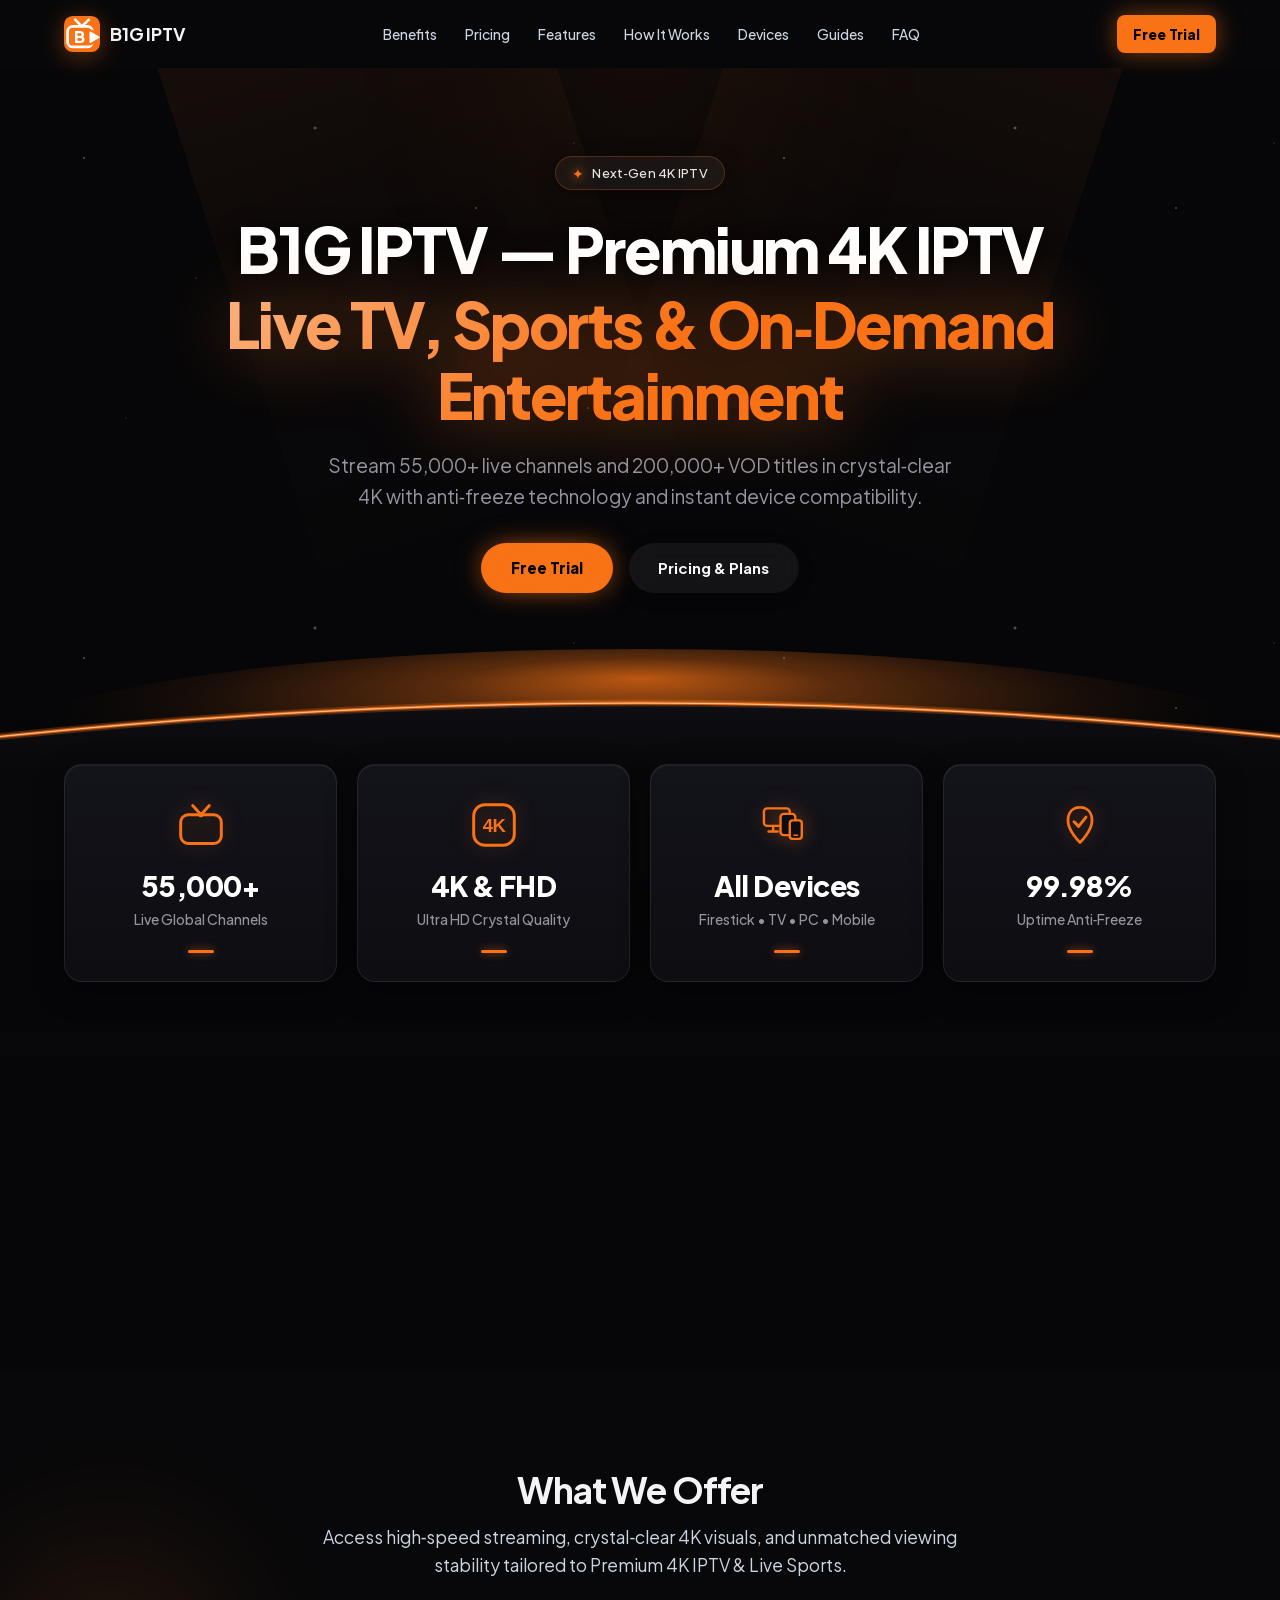
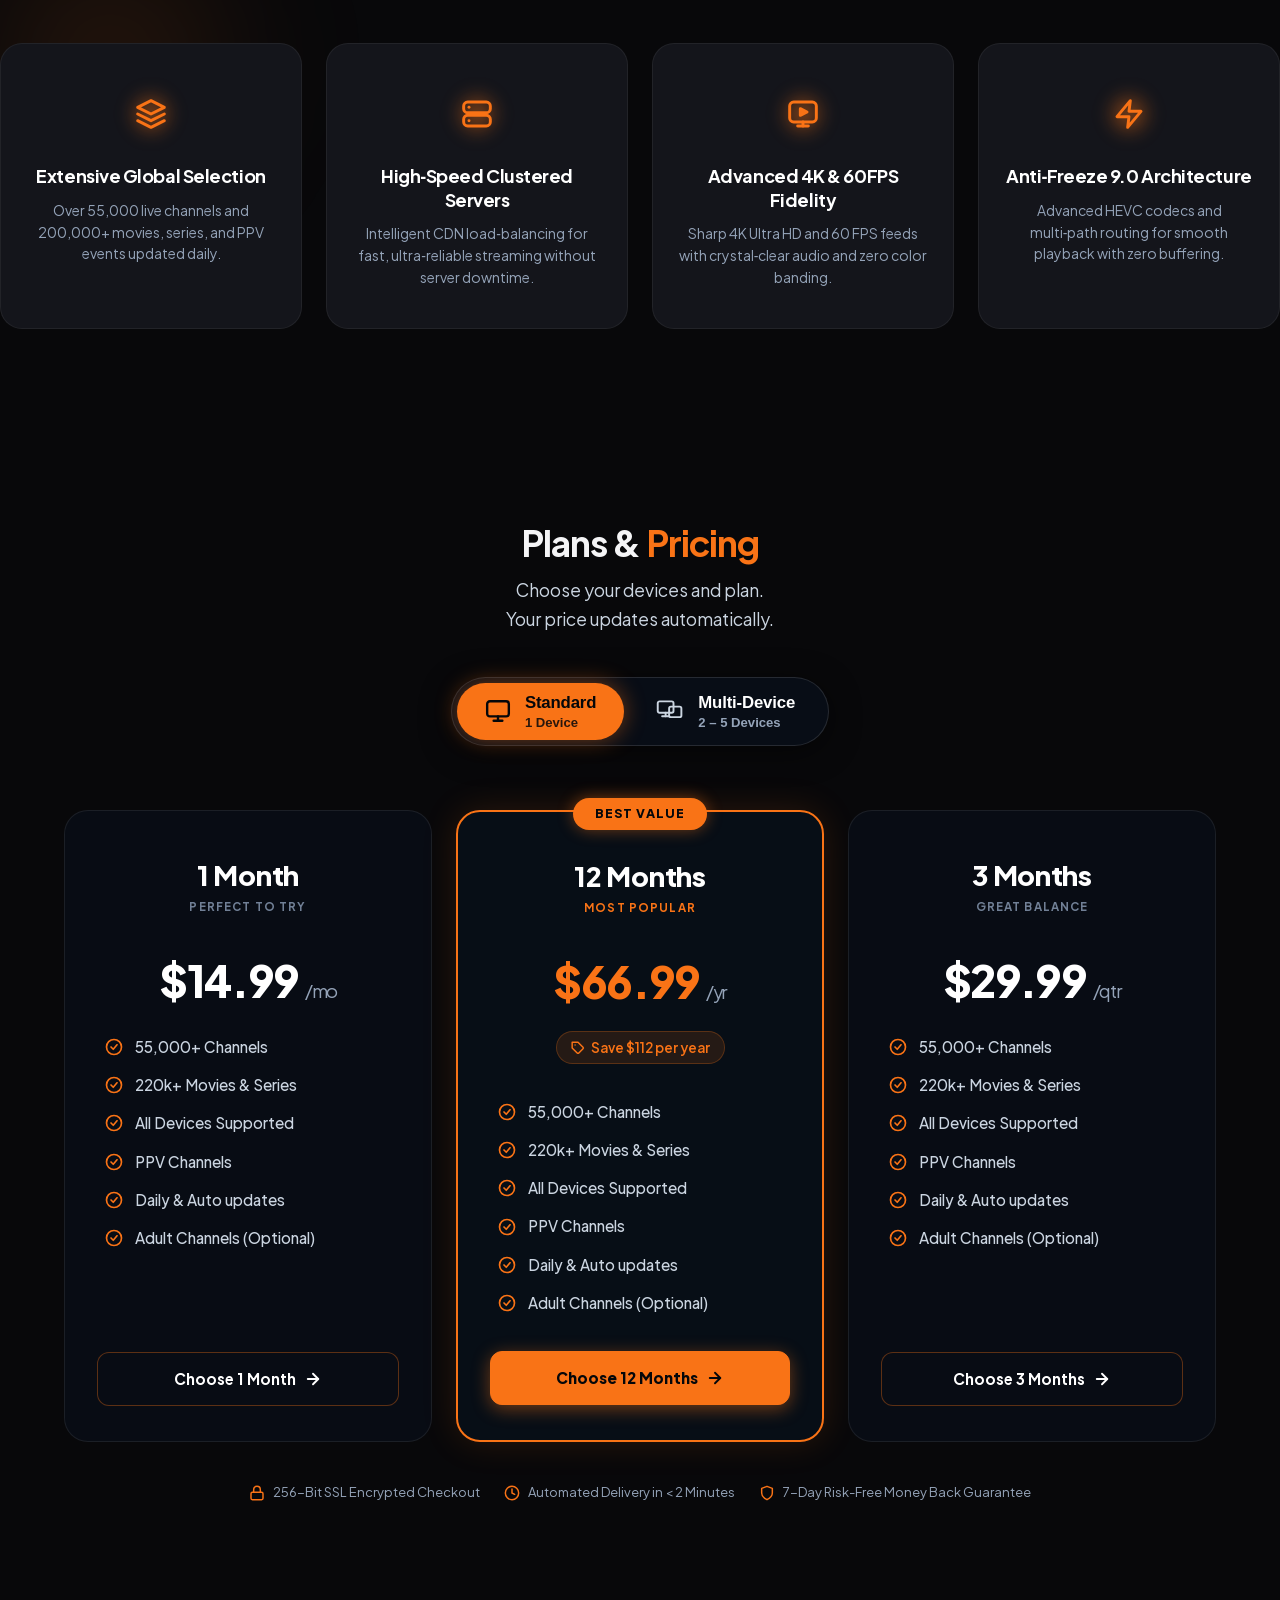
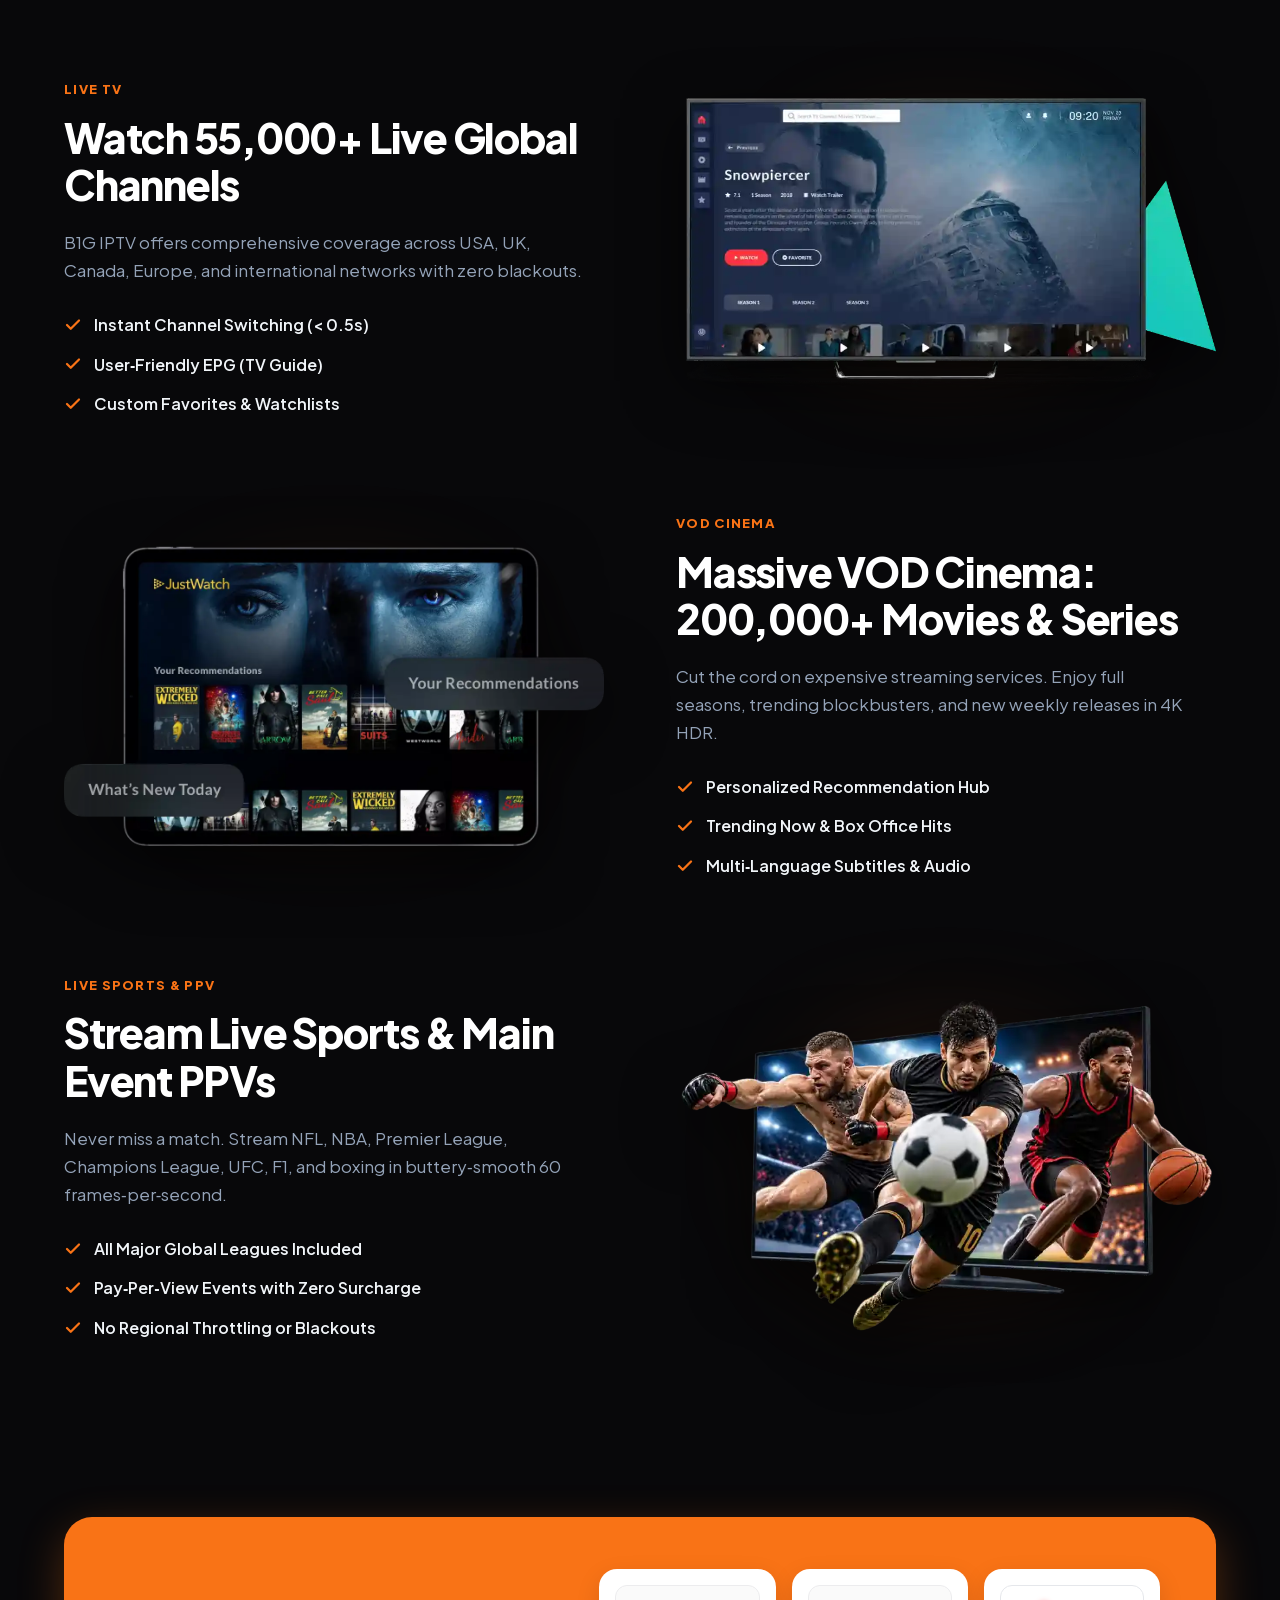
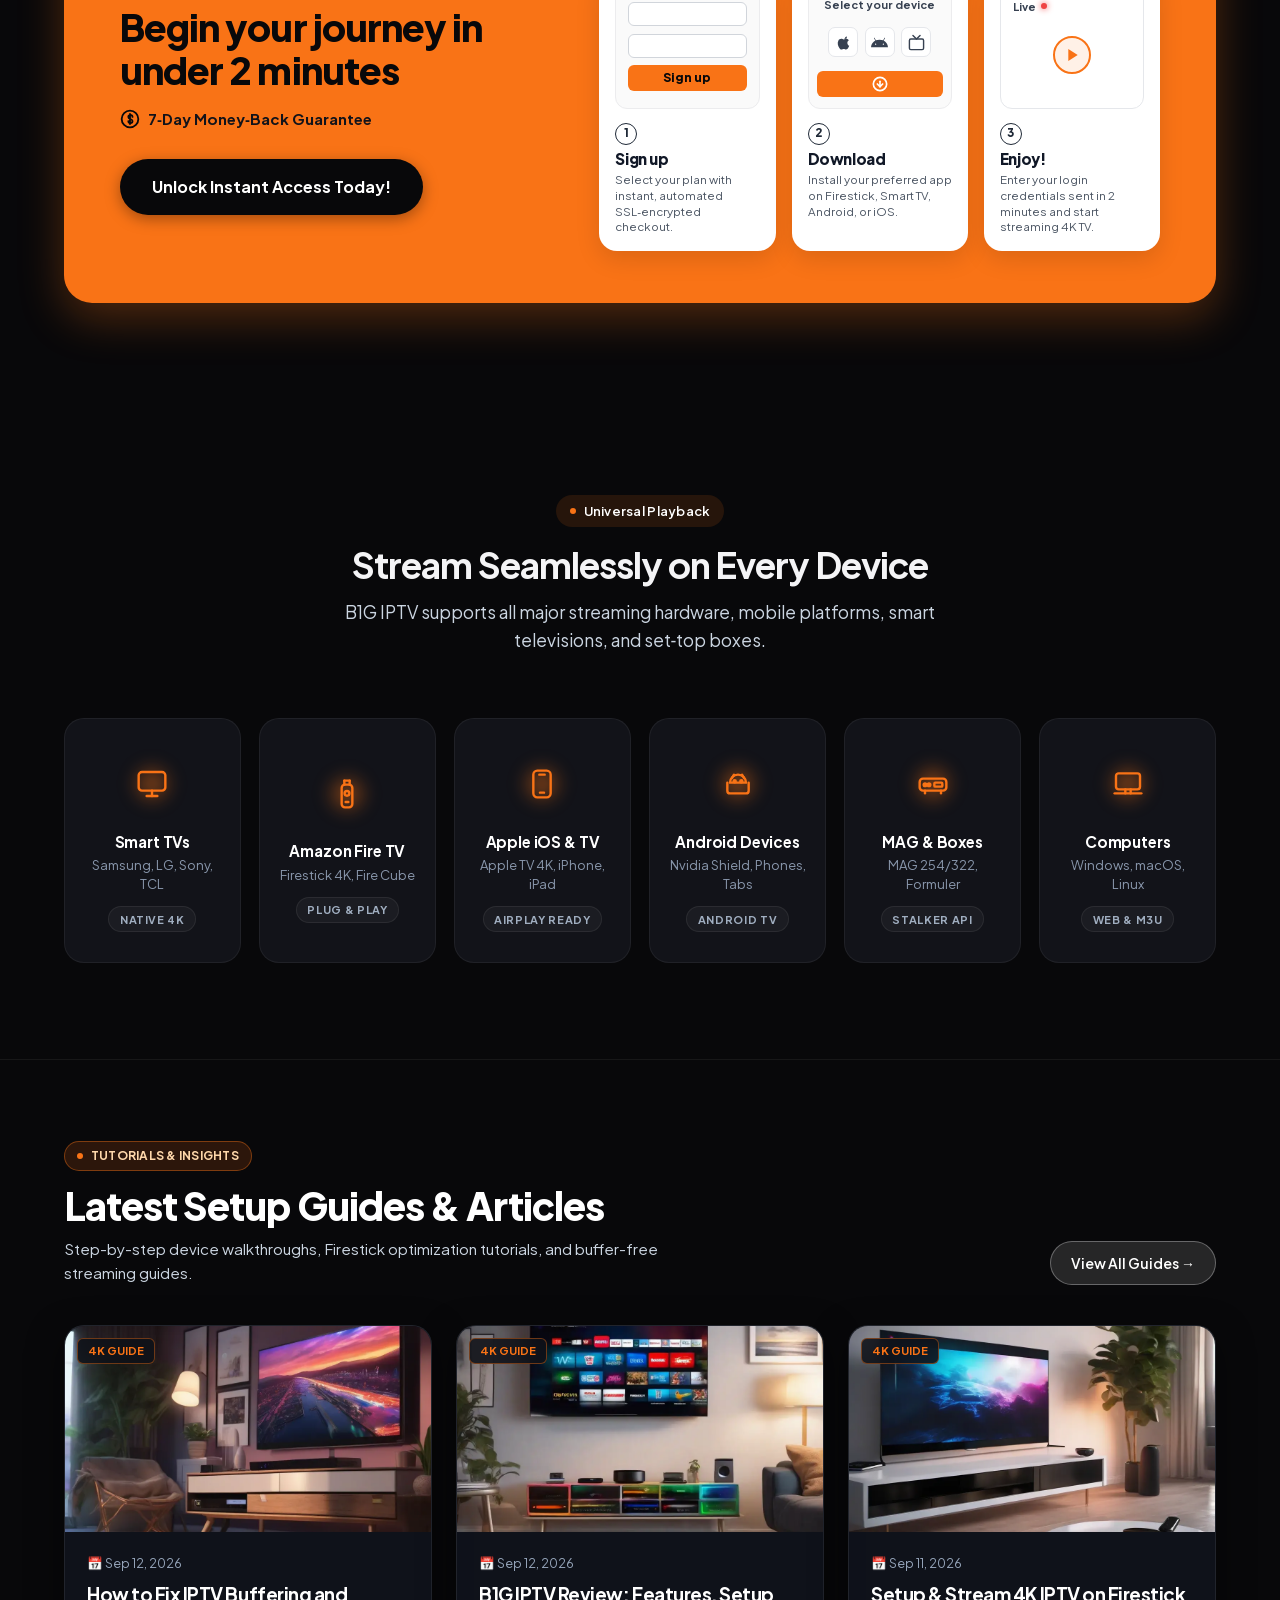
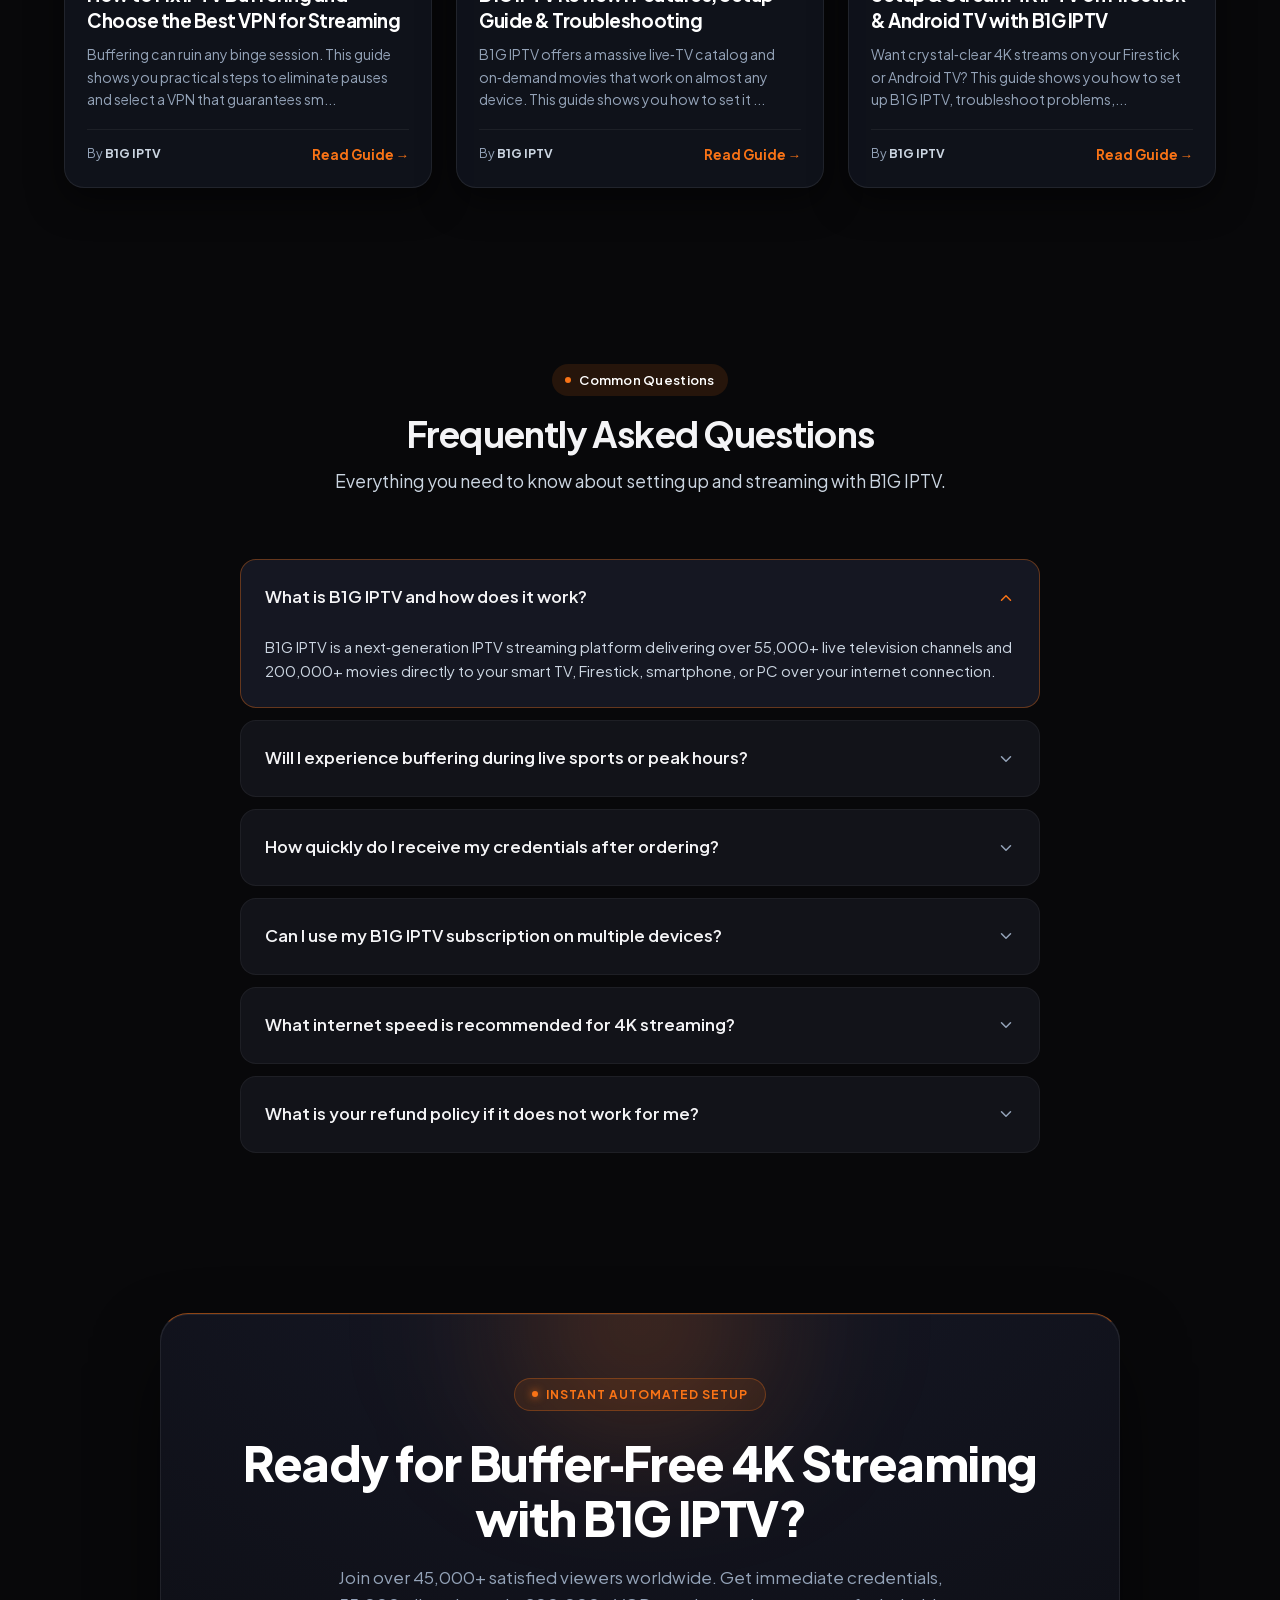
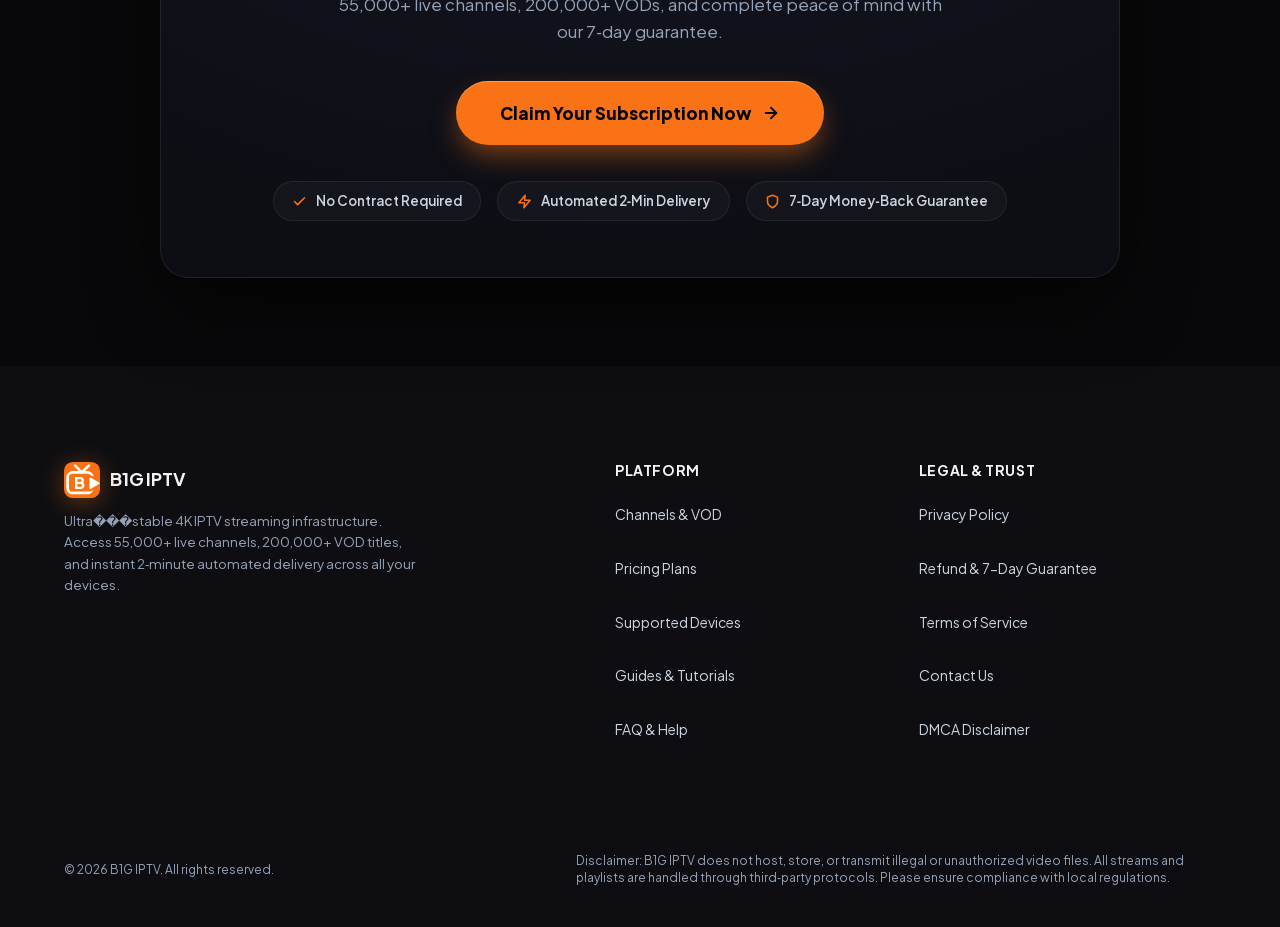
==== commit 81cf14d5: "Deploy IPTV site via TVKIX Site Manager [2026-10-09T07:40:18.525Z]" ====
--- a/index.html
+++ b/index.html
@@ -13,9 +13,9 @@
   <meta name="theme-color" content="#08080a">
 
   <!-- Pure SVG Dynamic Brand Favicon & App Icons (Google SEO Compliant) -->
-  <link rel="icon" type="image/svg+xml" href="data:image/svg+xml;utf8,%3Csvg%20xmlns%3D%22http%3A%2F%2Fwww.w3.org%2F2000%2Fsvg%22%20viewBox%3D%220%200%20100%20100%22%20width%3D%22100%25%22%20height%3D%22100%25%22%3E%0A%20%20%3Cdefs%3E%0A%20%20%20%20%3ClinearGradient%20id%3D%22tvkixBrandGrad%22%20x1%3D%220%25%22%20y1%3D%220%25%22%20x2%3D%22100%25%22%20y2%3D%22100%25%22%3E%0A%20%20%20%20%20%20%3Cstop%20offset%3D%220%25%22%20stop-color%3D%22%238b5cf6%22%2F%3E%0A%20%20%20%20%20%20%3Cstop%20offset%3D%22100%25%22%20stop-color%3D%22%23a855f7%22%2F%3E%0A%20%20%20%20%3C%2FlinearGradient%3E%0A%20%20%20%20%3Cmask%20id%3D%22tvCutout_e24oqk%22%3E%0A%20%20%20%20%20%20%3Crect%20width%3D%22100%22%20height%3D%22100%22%20fill%3D%22%23ffffff%22%2F%3E%0A%20%20%20%20%20%20%3Cpath%20d%3D%22M%2073.5%2046%20L%2096%2059%20L%2073.5%2072%20Z%22%20fill%3D%22%23000000%22%20stroke%3D%22%23000000%22%20stroke-width%3D%2218.5%22%20stroke-linejoin%3D%22round%22%20stroke-linecap%3D%22round%22%2F%3E%0A%20%20%20%20%3C%2Fmask%3E%0A%20%20%3C%2Fdefs%3E%0A%20%20%3Crect%20width%3D%22100%22%20height%3D%22100%22%20rx%3D%2224%22%20fill%3D%22url(%23tvkixBrandGrad)%22%2F%3E%0A%20%20%3Cpath%20d%3D%22M%2031%2010%20L%2049.5%2029%20L%2069%2010%22%20fill%3D%22none%22%20stroke%3D%22%23ffffff%22%20stroke-width%3D%227%22%20stroke-linecap%3D%22round%22%20stroke-linejoin%3D%22round%22%2F%3E%0A%20%20%3Crect%20x%3D%2210%22%20y%3D%2229%22%20width%3D%2269%22%20height%3D%2257%22%20rx%3D%2214%22%20fill%3D%22none%22%20stroke%3D%22%23ffffff%22%20stroke-width%3D%227.5%22%20stroke-linejoin%3D%22round%22%20stroke-linecap%3D%22round%22%20mask%3D%22url(%23tvCutout_e24oqk)%22%2F%3E%0A%20%20%3Cpath%20d%3D%22M%2073.5%2046%20L%2096%2059%20L%2073.5%2072%20Z%22%20fill%3D%22%23ffffff%22%20stroke%3D%22%23ffffff%22%20stroke-width%3D%225.5%22%20stroke-linejoin%3D%22round%22%20stroke-linecap%3D%22round%22%2F%3E%0A%20%20%3Ctext%20x%3D%2244%22%20y%3D%2258%22%20font-family%3D%22-apple-system%2C%20BlinkMacSystemFont%2C%20'Plus%20Jakarta%20Sans'%2C%20'Arial%20Black'%2C%20'Montserrat'%2C%20sans-serif%22%20font-size%3D%2244%22%20font-weight%3D%22900%22%20fill%3D%22%23ffffff%22%20text-anchor%3D%22middle%22%20dominant-baseline%3D%22central%22%3EB%3C%2Ftext%3E%0A%3C%2Fsvg%3E">
+  <link rel="icon" type="image/svg+xml" href="data:image/svg+xml;utf8,%3Csvg%20xmlns%3D%22http%3A%2F%2Fwww.w3.org%2F2000%2Fsvg%22%20viewBox%3D%220%200%20100%20100%22%20width%3D%22100%25%22%20height%3D%22100%25%22%3E%0A%20%20%3Cdefs%3E%0A%20%20%20%20%3ClinearGradient%20id%3D%22tvkixBrandGrad%22%20x1%3D%220%25%22%20y1%3D%220%25%22%20x2%3D%22100%25%22%20y2%3D%22100%25%22%3E%0A%20%20%20%20%20%20%3Cstop%20offset%3D%220%25%22%20stop-color%3D%22%23f97316%22%2F%3E%0A%20%20%20%20%20%20%3Cstop%20offset%3D%22100%25%22%20stop-color%3D%22%23f97316%22%2F%3E%0A%20%20%20%20%3C%2FlinearGradient%3E%0A%20%20%20%20%3Cmask%20id%3D%22tvCutout_4xytai%22%3E%0A%20%20%20%20%20%20%3Crect%20width%3D%22100%22%20height%3D%22100%22%20fill%3D%22%23ffffff%22%2F%3E%0A%20%20%20%20%20%20%3Cpath%20d%3D%22M%2073.5%2046%20L%2096%2059%20L%2073.5%2072%20Z%22%20fill%3D%22%23000000%22%20stroke%3D%22%23000000%22%20stroke-width%3D%2218.5%22%20stroke-linejoin%3D%22round%22%20stroke-linecap%3D%22round%22%2F%3E%0A%20%20%20%20%3C%2Fmask%3E%0A%20%20%3C%2Fdefs%3E%0A%20%20%3Crect%20width%3D%22100%22%20height%3D%22100%22%20rx%3D%2224%22%20fill%3D%22url(%23tvkixBrandGrad)%22%2F%3E%0A%20%20%3Cpath%20d%3D%22M%2031%2010%20L%2049.5%2029%20L%2069%2010%22%20fill%3D%22none%22%20stroke%3D%22%23ffffff%22%20stroke-width%3D%227%22%20stroke-linecap%3D%22round%22%20stroke-linejoin%3D%22round%22%2F%3E%0A%20%20%3Crect%20x%3D%2210%22%20y%3D%2229%22%20width%3D%2269%22%20height%3D%2257%22%20rx%3D%2214%22%20fill%3D%22none%22%20stroke%3D%22%23ffffff%22%20stroke-width%3D%227.5%22%20stroke-linejoin%3D%22round%22%20stroke-linecap%3D%22round%22%20mask%3D%22url(%23tvCutout_4xytai)%22%2F%3E%0A%20%20%3Cpath%20d%3D%22M%2073.5%2046%20L%2096%2059%20L%2073.5%2072%20Z%22%20fill%3D%22%23ffffff%22%20stroke%3D%22%23ffffff%22%20stroke-width%3D%225.5%22%20stroke-linejoin%3D%22round%22%20stroke-linecap%3D%22round%22%2F%3E%0A%20%20%3Ctext%20x%3D%2244%22%20y%3D%2258%22%20font-family%3D%22-apple-system%2C%20BlinkMacSystemFont%2C%20'Plus%20Jakarta%20Sans'%2C%20'Arial%20Black'%2C%20'Montserrat'%2C%20sans-serif%22%20font-size%3D%2244%22%20font-weight%3D%22900%22%20fill%3D%22%23ffffff%22%20text-anchor%3D%22middle%22%20dominant-baseline%3D%22central%22%3EB%3C%2Ftext%3E%0A%3C%2Fsvg%3E">
   <link rel="alternate icon" type="image/svg+xml" href="/assets/favicon.svg">
-  <link rel="apple-touch-icon" href="data:image/svg+xml;utf8,%3Csvg%20xmlns%3D%22http%3A%2F%2Fwww.w3.org%2F2000%2Fsvg%22%20viewBox%3D%220%200%20100%20100%22%20width%3D%22100%25%22%20height%3D%22100%25%22%3E%0A%20%20%3Cdefs%3E%0A%20%20%20%20%3ClinearGradient%20id%3D%22tvkixBrandGrad%22%20x1%3D%220%25%22%20y1%3D%220%25%22%20x2%3D%22100%25%22%20y2%3D%22100%25%22%3E%0A%20%20%20%20%20%20%3Cstop%20offset%3D%220%25%22%20stop-color%3D%22%238b5cf6%22%2F%3E%0A%20%20%20%20%20%20%3Cstop%20offset%3D%22100%25%22%20stop-color%3D%22%23a855f7%22%2F%3E%0A%20%20%20%20%3C%2FlinearGradient%3E%0A%20%20%20%20%3Cmask%20id%3D%22tvCutout_e24oqk%22%3E%0A%20%20%20%20%20%20%3Crect%20width%3D%22100%22%20height%3D%22100%22%20fill%3D%22%23ffffff%22%2F%3E%0A%20%20%20%20%20%20%3Cpath%20d%3D%22M%2073.5%2046%20L%2096%2059%20L%2073.5%2072%20Z%22%20fill%3D%22%23000000%22%20stroke%3D%22%23000000%22%20stroke-width%3D%2218.5%22%20stroke-linejoin%3D%22round%22%20stroke-linecap%3D%22round%22%2F%3E%0A%20%20%20%20%3C%2Fmask%3E%0A%20%20%3C%2Fdefs%3E%0A%20%20%3Crect%20width%3D%22100%22%20height%3D%22100%22%20rx%3D%2224%22%20fill%3D%22url(%23tvkixBrandGrad)%22%2F%3E%0A%20%20%3Cpath%20d%3D%22M%2031%2010%20L%2049.5%2029%20L%2069%2010%22%20fill%3D%22none%22%20stroke%3D%22%23ffffff%22%20stroke-width%3D%227%22%20stroke-linecap%3D%22round%22%20stroke-linejoin%3D%22round%22%2F%3E%0A%20%20%3Crect%20x%3D%2210%22%20y%3D%2229%22%20width%3D%2269%22%20height%3D%2257%22%20rx%3D%2214%22%20fill%3D%22none%22%20stroke%3D%22%23ffffff%22%20stroke-width%3D%227.5%22%20stroke-linejoin%3D%22round%22%20stroke-linecap%3D%22round%22%20mask%3D%22url(%23tvCutout_e24oqk)%22%2F%3E%0A%20%20%3Cpath%20d%3D%22M%2073.5%2046%20L%2096%2059%20L%2073.5%2072%20Z%22%20fill%3D%22%23ffffff%22%20stroke%3D%22%23ffffff%22%20stroke-width%3D%225.5%22%20stroke-linejoin%3D%22round%22%20stroke-linecap%3D%22round%22%2F%3E%0A%20%20%3Ctext%20x%3D%2244%22%20y%3D%2258%22%20font-family%3D%22-apple-system%2C%20BlinkMacSystemFont%2C%20'Plus%20Jakarta%20Sans'%2C%20'Arial%20Black'%2C%20'Montserrat'%2C%20sans-serif%22%20font-size%3D%2244%22%20font-weight%3D%22900%22%20fill%3D%22%23ffffff%22%20text-anchor%3D%22middle%22%20dominant-baseline%3D%22central%22%3EB%3C%2Ftext%3E%0A%3C%2Fsvg%3E">
+  <link rel="apple-touch-icon" href="data:image/svg+xml;utf8,%3Csvg%20xmlns%3D%22http%3A%2F%2Fwww.w3.org%2F2000%2Fsvg%22%20viewBox%3D%220%200%20100%20100%22%20width%3D%22100%25%22%20height%3D%22100%25%22%3E%0A%20%20%3Cdefs%3E%0A%20%20%20%20%3ClinearGradient%20id%3D%22tvkixBrandGrad%22%20x1%3D%220%25%22%20y1%3D%220%25%22%20x2%3D%22100%25%22%20y2%3D%22100%25%22%3E%0A%20%20%20%20%20%20%3Cstop%20offset%3D%220%25%22%20stop-color%3D%22%23f97316%22%2F%3E%0A%20%20%20%20%20%20%3Cstop%20offset%3D%22100%25%22%20stop-color%3D%22%23f97316%22%2F%3E%0A%20%20%20%20%3C%2FlinearGradient%3E%0A%20%20%20%20%3Cmask%20id%3D%22tvCutout_4xytai%22%3E%0A%20%20%20%20%20%20%3Crect%20width%3D%22100%22%20height%3D%22100%22%20fill%3D%22%23ffffff%22%2F%3E%0A%20%20%20%20%20%20%3Cpath%20d%3D%22M%2073.5%2046%20L%2096%2059%20L%2073.5%2072%20Z%22%20fill%3D%22%23000000%22%20stroke%3D%22%23000000%22%20stroke-width%3D%2218.5%22%20stroke-linejoin%3D%22round%22%20stroke-linecap%3D%22round%22%2F%3E%0A%20%20%20%20%3C%2Fmask%3E%0A%20%20%3C%2Fdefs%3E%0A%20%20%3Crect%20width%3D%22100%22%20height%3D%22100%22%20rx%3D%2224%22%20fill%3D%22url(%23tvkixBrandGrad)%22%2F%3E%0A%20%20%3Cpath%20d%3D%22M%2031%2010%20L%2049.5%2029%20L%2069%2010%22%20fill%3D%22none%22%20stroke%3D%22%23ffffff%22%20stroke-width%3D%227%22%20stroke-linecap%3D%22round%22%20stroke-linejoin%3D%22round%22%2F%3E%0A%20%20%3Crect%20x%3D%2210%22%20y%3D%2229%22%20width%3D%2269%22%20height%3D%2257%22%20rx%3D%2214%22%20fill%3D%22none%22%20stroke%3D%22%23ffffff%22%20stroke-width%3D%227.5%22%20stroke-linejoin%3D%22round%22%20stroke-linecap%3D%22round%22%20mask%3D%22url(%23tvCutout_4xytai)%22%2F%3E%0A%20%20%3Cpath%20d%3D%22M%2073.5%2046%20L%2096%2059%20L%2073.5%2072%20Z%22%20fill%3D%22%23ffffff%22%20stroke%3D%22%23ffffff%22%20stroke-width%3D%225.5%22%20stroke-linejoin%3D%22round%22%20stroke-linecap%3D%22round%22%2F%3E%0A%20%20%3Ctext%20x%3D%2244%22%20y%3D%2258%22%20font-family%3D%22-apple-system%2C%20BlinkMacSystemFont%2C%20'Plus%20Jakarta%20Sans'%2C%20'Arial%20Black'%2C%20'Montserrat'%2C%20sans-serif%22%20font-size%3D%2244%22%20font-weight%3D%22900%22%20fill%3D%22%23ffffff%22%20text-anchor%3D%22middle%22%20dominant-baseline%3D%22central%22%3EB%3C%2Ftext%3E%0A%3C%2Fsvg%3E">
   <link rel="manifest" href="site.webmanifest">
 
   <!-- Open Graph / Facebook -->
@@ -798,97 +798,77 @@
         }
       },
       {
-        "@type": "FAQPage",
-        "@id": "https://b1g-iptv.shop/#faq",
-        "mainEntity": [
-          {
-            "@type": "Question",
-            "name": "What is IPTV and how does B1G IPTV work?",
-            "acceptedAnswer": {
-              "@type": "Answer",
-              "text": "IPTV (Internet Protocol Television) delivers television programming and video content through internet broadband rather than traditional cable or satellite. Once you select a subscription plan, B1G IPTV automatically provides an M3U playlist URL and Xtream Codes credentials that connect directly into your preferred IPTV player application."
-            }
-          },
-          {
-            "@type": "Question",
-            "name": "How fast does my internet connection need to be?",
-            "acceptedAnswer": {
-              "@type": "Answer",
-              "text": "For standard definition (SD) streams, 10 Mbps is sufficient. For Full HD (1080p), we recommend at least 25 Mbps. For smooth 4K Ultra HD and 60FPS live sports streaming without buffering, a stable connection of 35-50 Mbps is recommended."
-            }
-          },
-          {
-            "@type": "Question",
-            "name": "How quickly will I receive my login credentials?",
-            "acceptedAnswer": {
-              "@type": "Answer",
-              "text": "Activation is 100% automated. Immediately upon successful checkout, your M3U playlist link, Xtream Codes credentials, and step-by-step setup guides are delivered directly to your email inbox and WhatsApp (optional) within 2 minutes."
-            }
-          },
-          {
-            "@type": "Question",
-            "name": "Can I use my subscription on multiple devices?",
-            "acceptedAnswer": {
-              "@type": "Answer",
-              "text": "Yes. You can install and configure your B1G IPTV credentials on multiple devices (such as your living room TV, bedroom TV, phone, and tablet). Single-connection plans allow one active stream at a time, while multi-connection upgrades allow simultaneous viewing across different screens."
-            }
-          },
-          {
-            "@type": "Question",
-            "name": "Which apps and players are compatible with your service?",
-            "acceptedAnswer": {
-              "@type": "Answer",
-              "text": "B1G IPTV is compatible with all industry-standard IPTV apps including TiviMate, IPTV Smarters Pro, IBO Player, XCIPTV, Smart IPTV, GSE Smart IPTV, Perfect Player, and VLC Media Player."
-            }
-          },
-          {
-            "@type": "Question",
-            "name": "What is your refund policy?",
-            "acceptedAnswer": {
-              "@type": "Answer",
-              "text": "We provide a 7-day money-back guarantee. If you experience persistent technical difficulties or our service does not meet your expectations, contact our 24/7 support team for an immediate full refund."
-            }
-          },
-          {
-            "@type": "Question",
-            "name": "Do I need a VPN to use B1G IPTV?",
-            "acceptedAnswer": {
-              "@type": "Answer",
-              "text": "A VPN is not strictly required because all our streams are encrypted with 256-bit SSL protocols. However, if your Internet Service Provider (ISP) throttles high-bandwidth video streaming, a VPN can ensure full unthrottled streaming speeds."
-            }
-          },
-          {
-            "@type": "Question",
-            "name": "Are there contracts or hidden recurring fees?",
-            "acceptedAnswer": {
-              "@type": "Answer",
-              "text": "No. There are zero contracts, zero setup fees, and zero hidden charges. You only pay for the duration you choose (1, 3, 6, or 12 months) with complete freedom to renew or cancel anytime."
-            }
-          }
-        ]
+  "@type": "FAQPage",
+  "@id": "https://b1g-iptv.shop/#faq",
+  "mainEntity": [
+    {
+      "@type": "Question",
+      "name": "What is B1G IPTV and how does it work?",
+      "acceptedAnswer": {
+        "@type": "Answer",
+        "text": "B1G IPTV is a next‑generation IPTV streaming platform delivering over 55,000+ live television channels and 200,000+ movies directly to your smart TV, Firestick, smartphone, or PC over your internet connection."
       }
+    },
+    {
+      "@type": "Question",
+      "name": "Will I experience buffering during live sports or peak hours?",
+      "acceptedAnswer": {
+        "@type": "Answer",
+        "text": "No. Our Anti‑Freeze technology dynamically shifts bandwidth across clustered edge servers to prevent throttling and congestion, providing a smooth 60fps experience even during high‑traffic championship games."
+      }
+    },
+    {
+      "@type": "Question",
+      "name": "How quickly do I receive my credentials after ordering?",
+      "acceptedAnswer": {
+        "@type": "Answer",
+        "text": "Your M3U playlist URL, Xtream Codes credentials, and step‑by‑step device configuration guide are automatically delivered to your email address within 2 minutes of checkout."
+      }
+    },
+    {
+      "@type": "Question",
+      "name": "Can I use my B1G IPTV subscription on multiple devices?",
+      "acceptedAnswer": {
+        "@type": "Answer",
+        "text": "Yes! You can install B1G IPTV on all your household devices. Standard subscriptions support 1 active stream at a time, while multi‑room packages allow simultaneous streaming on up to 5 screens."
+      }
+    },
+    {
+      "@type": "Question",
+      "name": "What internet speed is recommended for 4K streaming?",
+      "acceptedAnswer": {
+        "@type": "Answer",
+        "text": "We recommend a minimum internet speed of 15 Mbps for FHD channels and 30 Mbps+ for 4K Ultra HD and live HDR sports broadcasts."
+      }
+    },
+    {
+      "@type": "Question",
+      "name": "What is your refund policy if it does not work for me?",
+      "acceptedAnswer": {
+        "@type": "Answer",
+        "text": "We back our service with an unconditional 7‑day money‑back guarantee. If you encounter any technical difficulty our support team cannot resolve, you receive a prompt 100% refund."
+      }
+    }
+  ]
+}
     ]
   }
   </script>
+    <meta name="google-site-verification" content="AF2Jw_CKGrxSxxNlwIzeQ6UWqBh6blinDn68fEC0U40">
 
     <style id="site-dynamic-theme">
         
-            :root {
-                --tpl-glow: rgba(139, 92, 246, 0.35);
-                --hero-badge-bg: rgba(139, 92, 246, 0.18);
-            }
-        
         :root {
-            --accent: #8b5cf6 !important;
-            --accent-hover: #a855f7 !important;
+            --accent: #f97316 !important;
+            --accent-hover: #f97316 !important;
             --accent-text: #ffffff !important;
-            --accent-light: rgba(139, 92, 246, 0.12) !important;
-            --primary: #8b5cf6 !important;
-            --primary-glow: rgba(139, 92, 246, 0.44) !important;
-            --brand-r: 139;
-            --brand-g: 92;
-            --brand-b: 246;
-            
+            --accent-light: rgba(249, 115, 22, 0.12) !important;
+            --primary: #f97316 !important;
+            --primary-glow: rgba(249, 115, 22, 0.44) !important;
+            --brand-r: 249;
+            --brand-g: 115;
+            --brand-b: 22;
+            font-family: 'Plus Jakarta Sans', -apple-system, sans-serif !important;
         }
         /* Header & Logo Pure SVG Mark */
         .logo-icon {
@@ -901,250 +881,250 @@
             align-items: center !important;
             justify-content: center !important;
             box-shadow: none !important;
-            filter: drop-shadow(0 4px 12px rgba(139, 92, 246, 0.38)) !important;
+            filter: drop-shadow(0 4px 12px rgba(249, 115, 22, 0.38)) !important;
             transition: transform 0.2s ease, filter 0.2s ease !important;
             flex-shrink: 0 !important;
         }
         .brand-logo:hover .logo-icon {
             transform: scale(1.06) !important;
-            filter: drop-shadow(0 6px 18px rgba(139, 92, 246, 0.6)) !important;
+            filter: drop-shadow(0 6px 18px rgba(249, 115, 22, 0.6)) !important;
         }
         .logo-icon svg {
             width: 100% !important;
             height: 100% !important;
             display: block !important;
         }
-        .brand-accent, .accent-mark { color: #8b5cf6 !important; }
+        .brand-accent, .accent-mark { color: #f97316 !important; }
 
         /* Hero Headline & Title Bottom Accent */
         .title-bottom {
-            color: #8b5cf6 !important;
-            background: linear-gradient(135deg, rgb(191, 165, 250) 0%, #8b5cf6 50%, #a855f7 100%) !important;
+            color: #f97316 !important;
+            background: linear-gradient(135deg, rgb(252, 178, 127) 0%, #f97316 50%, #f97316 100%) !important;
             -webkit-background-clip: text !important;
             -webkit-text-fill-color: transparent !important;
             background-clip: text !important;
-            filter: drop-shadow(0 0 35px rgba(139, 92, 246, 0.55)) !important;
+            filter: drop-shadow(0 0 35px rgba(249, 115, 22, 0.55)) !important;
         }
 
         /* Light Rays Ambient Backdrop */
         .light-ray-left {
-            background: linear-gradient(180deg, rgba(139, 92, 246, 0.45) 0%, rgba(139, 92, 246, 0.08) 60%, transparent 100%) !important;
+            background: linear-gradient(180deg, rgba(249, 115, 22, 0.45) 0%, rgba(249, 115, 22, 0.08) 60%, transparent 100%) !important;
         }
         .light-ray-right {
-            background: linear-gradient(180deg, rgba(139, 92, 246, 0.4) 0%, rgba(139, 92, 246, 0.08) 60%, transparent 100%) !important;
+            background: linear-gradient(180deg, rgba(249, 115, 22, 0.4) 0%, rgba(249, 115, 22, 0.08) 60%, transparent 100%) !important;
         }
         .light-ray-center {
-            background: radial-gradient(ellipse at top, rgba(139, 92, 246, 0.22) 0%, rgba(139, 92, 246, 0.05) 50%, transparent 80%) !important;
+            background: radial-gradient(ellipse at top, rgba(249, 115, 22, 0.22) 0%, rgba(249, 115, 22, 0.05) 50%, transparent 80%) !important;
         }
 
         /* Hero Badge & Sparks */
         .badge-spark {
-            color: #8b5cf6 !important;
-            text-shadow: 0 0 10px rgba(139, 92, 246, 0.9), 0 0 20px rgba(139, 92, 246, 0.5) !important;
+            color: #f97316 !important;
+            text-shadow: 0 0 10px rgba(249, 115, 22, 0.9), 0 0 20px rgba(249, 115, 22, 0.5) !important;
         }
         .hero-badge-pill {
-            border: 1px solid rgba(139, 92, 246, 0.25) !important;
+            border: 1px solid rgba(249, 115, 22, 0.25) !important;
         }
 
         /* Buttons */
         .btn-pill-primary, .btn-pill-primary span, .btn-pill-primary:link, .btn-pill-primary:visited, .btn-primary { 
-            background: #8b5cf6 !important; 
+            background: #f97316 !important; 
             color: #050507 !important; 
             font-weight: 800 !important; 
-            box-shadow: 0 0 25px rgba(139, 92, 246, 0.5) !important; 
+            box-shadow: 0 0 25px rgba(249, 115, 22, 0.5) !important; 
         }
         .btn-pill-primary:hover, .btn-primary:hover {
-            background: #a855f7 !important;
-            box-shadow: 0 0 35px rgba(139, 92, 246, 0.75) !important;
+            background: #f97316 !important;
+            box-shadow: 0 0 35px rgba(249, 115, 22, 0.75) !important;
         }
 
         /* Metric Cards */
         .metric-dash { 
-            background-color: #8b5cf6 !important; 
-            box-shadow: 0 0 8px rgba(139, 92, 246, 0.7) !important; 
+            background-color: #f97316 !important; 
+            box-shadow: 0 0 8px rgba(249, 115, 22, 0.7) !important; 
         }
         .metric-card:hover {
-            border-color: rgba(139, 92, 246, 0.45) !important;
-            box-shadow: 0 14px 40px rgba(0,0,0,0.55), 0 0 25px rgba(139, 92, 246, 0.2) !important;
+            border-color: rgba(249, 115, 22, 0.45) !important;
+            box-shadow: 0 14px 40px rgba(0,0,0,0.55), 0 0 25px rgba(249, 115, 22, 0.2) !important;
         }
         .metric-icon-art {
-            filter: drop-shadow(0 0 10px rgba(139, 92, 246, 0.35)) !important;
+            filter: drop-shadow(0 0 10px rgba(249, 115, 22, 0.35)) !important;
         }
         .metric-card:hover .metric-icon-art {
-            filter: drop-shadow(0 0 16px rgba(139, 92, 246, 0.65)) !important;
+            filter: drop-shadow(0 0 16px rgba(249, 115, 22, 0.65)) !important;
         }
         .metric-icon-art line, .metric-icon-art rect, .metric-icon-art path {
-            stroke: #8b5cf6 !important;
+            stroke: #f97316 !important;
         }
         .metric-icon-art text {
-            fill: #8b5cf6 !important;
+            fill: #f97316 !important;
         }
 
         /* Category Cards Hover */
         .category-card:hover {
-            border-color: rgba(139, 92, 246, 0.5) !important;
-            box-shadow: 0 12px 30px rgba(0,0,0,0.6), 0 0 20px rgba(139, 92, 246, 0.3) !important;
+            border-color: rgba(249, 115, 22, 0.5) !important;
+            box-shadow: 0 12px 30px rgba(0,0,0,0.6), 0 0 20px rgba(249, 115, 22, 0.3) !important;
         }
         .category-card:hover .category-card-label {
-            color: #8b5cf6 !important;
+            color: #f97316 !important;
         }
 
         /* Benefits Section */
         .what-we-offer-section::before {
-            background: radial-gradient(circle, rgba(139, 92, 246, 0.16) 0%, rgba(139, 92, 246, 0.03) 50%, transparent 70%) !important;
+            background: radial-gradient(circle, rgba(249, 115, 22, 0.16) 0%, rgba(249, 115, 22, 0.03) 50%, transparent 70%) !important;
         }
         .benefit-card:hover {
-            border-color: rgba(139, 92, 246, 0.4) !important;
-            box-shadow: 0 16px 36px -10px rgba(0,0,0,0.6), 0 0 24px rgba(139, 92, 246, 0.18) !important;
+            border-color: rgba(249, 115, 22, 0.4) !important;
+            box-shadow: 0 16px 36px -10px rgba(0,0,0,0.6), 0 0 24px rgba(249, 115, 22, 0.18) !important;
         }
         .benefit-icon-wrapper, .benefit-icon-wrapper svg {
-            color: #8b5cf6 !important;
+            color: #f97316 !important;
         }
         .benefit-icon-glow {
-            background: radial-gradient(circle, rgba(139, 92, 246, 0.55) 0%, rgba(139, 92, 246, 0.18) 50%, transparent 75%) !important;
+            background: radial-gradient(circle, rgba(249, 115, 22, 0.55) 0%, rgba(249, 115, 22, 0.18) 50%, transparent 75%) !important;
         }
 
         /* Features Showcase */
         .feature-badge-tag {
-            color: #8b5cf6 !important;
+            color: #f97316 !important;
         }
         .feature-check-icon, .feature-check-icon svg {
-            color: #8b5cf6 !important;
+            color: #f97316 !important;
         }
         .feature-media-ambient {
-            background: radial-gradient(circle, rgba(139, 92, 246, 0.22) 0%, rgba(139, 92, 246, 0.04) 60%, transparent 80%) !important;
+            background: radial-gradient(circle, rgba(249, 115, 22, 0.22) 0%, rgba(249, 115, 22, 0.04) 60%, transparent 80%) !important;
         }
         .feature-mockup-img:hover {
-            filter: drop-shadow(0 28px 42px rgba(0,0,0,0.8)) drop-shadow(0 0 25px rgba(139, 92, 246, 0.35)) !important;
+            filter: drop-shadow(0 28px 42px rgba(0,0,0,0.8)) drop-shadow(0 0 25px rgba(249, 115, 22, 0.35)) !important;
         }
 
         /* Journey Banner */
         .journey-banner {
-            background: linear-gradient(135deg, #8b5cf6 0%, #a855f7 100%) !important;
-            box-shadow: 0 15px 45px rgba(139, 92, 246, 0.3) !important;
+            background: linear-gradient(135deg, #f97316 0%, #f97316 100%) !important;
+            box-shadow: 0 15px 45px rgba(249, 115, 22, 0.3) !important;
         }
         .mockup-submit-btn, .mockup-download-btn {
-            background: #8b5cf6 !important;
+            background: #f97316 !important;
         }
         .mockup-play-center {
-            border-color: #8b5cf6 !important;
-            color: #8b5cf6 !important;
-            background-color: rgba(139, 92, 246, 0.1) !important;
+            border-color: #f97316 !important;
+            color: #f97316 !important;
+            background-color: rgba(249, 115, 22, 0.1) !important;
         }
 
         /* Pricing Plans */
         .price-plan-card.is-featured {
-            border: 2px solid #8b5cf6 !important;
-            box-shadow: 0 0 40px rgba(139, 92, 246, 0.22) !important;
+            border: 2px solid #f97316 !important;
+            box-shadow: 0 0 40px rgba(249, 115, 22, 0.22) !important;
         }
         .plan-badge-top {
-            background: #8b5cf6 !important;
+            background: #f97316 !important;
             color: #050507 !important;
-            box-shadow: 0 4px 14px rgba(139, 92, 246, 0.4) !important;
+            box-shadow: 0 4px 14px rgba(249, 115, 22, 0.4) !important;
         }
         .plan-card-subtitle.featured-subtitle, .plan-card-amount.featured-amount {
-            color: #8b5cf6 !important;
+            color: #f97316 !important;
         }
         .plan-savings-pill {
-            background-color: rgba(139, 92, 246, 0.12) !important;
-            border: 1px solid rgba(139, 92, 246, 0.3) !important;
-            color: #8b5cf6 !important;
+            background-color: rgba(249, 115, 22, 0.12) !important;
+            border: 1px solid rgba(249, 115, 22, 0.3) !important;
+            color: #f97316 !important;
         }
         .plan-card-feature .check-icon {
-            color: #8b5cf6 !important;
+            color: #f97316 !important;
         }
         .plan-card-btn.solid-featured-btn {
-            background: #8b5cf6 !important;
-            border-color: #8b5cf6 !important;
+            background: #f97316 !important;
+            border-color: #f97316 !important;
             color: #050507 !important;
-            box-shadow: 0 4px 18px rgba(139, 92, 246, 0.35) !important;
+            box-shadow: 0 4px 18px rgba(249, 115, 22, 0.35) !important;
         }
         .trust-item svg {
-            color: #8b5cf6 !important;
+            color: #f97316 !important;
         }
 
         /* Devices Section */
         .device-card:hover {
-            border-color: rgba(139, 92, 246, 0.45) !important;
-            box-shadow: 0 16px 36px -10px rgba(0,0,0,0.65), 0 0 24px rgba(139, 92, 246, 0.18) !important;
+            border-color: rgba(249, 115, 22, 0.45) !important;
+            box-shadow: 0 16px 36px -10px rgba(0,0,0,0.65), 0 0 24px rgba(249, 115, 22, 0.18) !important;
         }
         .device-icon-wrapper, .device-icon-wrapper svg {
-            color: #8b5cf6 !important;
-            stroke: #8b5cf6 !important;
+            color: #f97316 !important;
+            stroke: #f97316 !important;
         }
         .device-icon-glow {
-            background: radial-gradient(circle, rgba(139, 92, 246, 0.55) 0%, rgba(139, 92, 246, 0.18) 50%, transparent 75%) !important;
+            background: radial-gradient(circle, rgba(249, 115, 22, 0.55) 0%, rgba(249, 115, 22, 0.18) 50%, transparent 75%) !important;
         }
         .device-card:hover .device-micro-tag {
-            color: #8b5cf6 !important;
-            background: rgba(139, 92, 246, 0.12) !important;
-            border-color: rgba(139, 92, 246, 0.3) !important;
+            color: #f97316 !important;
+            background: rgba(249, 115, 22, 0.12) !important;
+            border-color: rgba(249, 115, 22, 0.3) !important;
         }
 
         /* FAQ */
         .faq-item[open] {
-            border-color: rgba(139, 92, 246, 0.35) !important;
+            border-color: rgba(249, 115, 22, 0.35) !important;
         }
         .faq-item[open] .faq-chevron {
-            color: #8b5cf6 !important;
+            color: #f97316 !important;
         }
         .faq-answer a {
-            color: #8b5cf6 !important;
+            color: #f97316 !important;
         }
 
         /* Final CTA Banner */
         .cta-banner {
-            border-top: 1px solid rgba(139, 92, 246, 0.55) !important;
+            border-top: 1px solid rgba(249, 115, 22, 0.55) !important;
         }
         .cta-banner::before {
-            background: radial-gradient(circle, rgba(139, 92, 246, 0.26) 0%, rgba(139, 92, 246, 0.05) 50%, transparent 75%) !important;
+            background: radial-gradient(circle, rgba(249, 115, 22, 0.26) 0%, rgba(249, 115, 22, 0.05) 50%, transparent 75%) !important;
         }
         .cta-pill-tag {
-            color: #8b5cf6 !important;
-            background: rgba(139, 92, 246, 0.1) !important;
-            border: 1px solid rgba(139, 92, 246, 0.3) !important;
+            color: #f97316 !important;
+            background: rgba(249, 115, 22, 0.1) !important;
+            border: 1px solid rgba(249, 115, 22, 0.3) !important;
         }
         .cta-pill-tag .dot {
-            background: #8b5cf6 !important;
-            box-shadow: 0 0 8px #8b5cf6 !important;
+            background: #f97316 !important;
+            box-shadow: 0 0 8px #f97316 !important;
         }
         .cta-main-btn {
-            background: linear-gradient(135deg, #8b5cf6 0%, #a855f7 100%) !important;
+            background: linear-gradient(135deg, #f97316 0%, #f97316 100%) !important;
             color: #050507 !important;
-            box-shadow: 0 12px 28px -4px rgba(139, 92, 246, 0.5), inset 0 1px 0 rgba(255,255,255,0.3) !important;
+            box-shadow: 0 12px 28px -4px rgba(249, 115, 22, 0.5), inset 0 1px 0 rgba(255,255,255,0.3) !important;
         }
         .cta-main-btn:hover {
-            box-shadow: 0 18px 38px -4px rgba(139, 92, 246, 0.75) !important;
+            box-shadow: 0 18px 38px -4px rgba(249, 115, 22, 0.75) !important;
         }
         .cta-trust-badge svg {
-            stroke: #8b5cf6 !important;
+            stroke: #f97316 !important;
         }
 
         /* Footer & Subpages */
-        .footer-link:hover { color: #8b5cf6 !important; }
-        .policy-breadcrumbs a:hover { color: #8b5cf6 !important; }
+        .footer-link:hover { color: #f97316 !important; }
+        .policy-breadcrumbs a:hover { color: #f97316 !important; }
         .policy-highlight {
-            background: rgba(139, 92, 246, 0.08) !important;
-            border: 1px solid rgba(139, 92, 246, 0.28) !important;
-        }
-        .policy-highlight h3 { color: #8b5cf6 !important; }
+            background: rgba(249, 115, 22, 0.08) !important;
+            border: 1px solid rgba(249, 115, 22, 0.28) !important;
+        }
+        .policy-highlight h3 { color: #f97316 !important; }
         .contact-channel-item:hover {
-            border-color: rgba(139, 92, 246, 0.4) !important;
+            border-color: rgba(249, 115, 22, 0.4) !important;
         }
         .contact-channel-icon {
-            background: rgba(139, 92, 246, 0.12) !important;
-            border: 1px solid rgba(139, 92, 246, 0.3) !important;
-            color: #8b5cf6 !important;
-        }
-        .contact-channel-link, .contact-channel-link:hover { color: #8b5cf6 !important; }
+            background: rgba(249, 115, 22, 0.12) !important;
+            border: 1px solid rgba(249, 115, 22, 0.3) !important;
+            color: #f97316 !important;
+        }
+        .contact-channel-link, .contact-channel-link:hover { color: #f97316 !important; }
         .form-input:focus, .form-select:focus, .form-textarea:focus {
-            border-color: #8b5cf6 !important;
-            box-shadow: 0 0 0 3px rgba(139, 92, 246, 0.2) !important;
+            border-color: #f97316 !important;
+            box-shadow: 0 0 0 3px rgba(249, 115, 22, 0.2) !important;
         }
         :focus-visible {
-            outline: 2px solid #8b5cf6 !important;
-        }
-        
+            outline: 2px solid #f97316 !important;
+        }
+        :root { --accent: #f97316; }
     </style>
     
 </head>
@@ -1160,17 +1140,17 @@
         <span class="logo-icon" aria-hidden="true"><svg xmlns="http://www.w3.org/2000/svg" viewBox="0 0 100 100" width="100%" height="100%">
   <defs>
     <linearGradient id="tvkixBrandGrad" x1="0%" y1="0%" x2="100%" y2="100%">
-      <stop offset="0%" stop-color="#8b5cf6"/>
-      <stop offset="100%" stop-color="#a855f7"/>
+      <stop offset="0%" stop-color="#f97316"/>
+      <stop offset="100%" stop-color="#f97316"/>
     </linearGradient>
-    <mask id="tvCutout_797not">
+    <mask id="tvCutout_lhjyuz">
       <rect width="100" height="100" fill="#ffffff"/>
       <path d="M 73.5 46 L 96 59 L 73.5 72 Z" fill="#000000" stroke="#000000" stroke-width="18.5" stroke-linejoin="round" stroke-linecap="round"/>
     </mask>
   </defs>
   <rect width="100" height="100" rx="24" fill="url(#tvkixBrandGrad)"/>
   <path d="M 31 10 L 49.5 29 L 69 10" fill="none" stroke="#ffffff" stroke-width="7" stroke-linecap="round" stroke-linejoin="round"/>
-  <rect x="10" y="29" width="69" height="57" rx="14" fill="none" stroke="#ffffff" stroke-width="7.5" stroke-linejoin="round" stroke-linecap="round" mask="url(#tvCutout_797not)"/>
+  <rect x="10" y="29" width="69" height="57" rx="14" fill="none" stroke="#ffffff" stroke-width="7.5" stroke-linejoin="round" stroke-linecap="round" mask="url(#tvCutout_lhjyuz)"/>
   <path d="M 73.5 46 L 96 59 L 73.5 72 Z" fill="#ffffff" stroke="#ffffff" stroke-width="5.5" stroke-linejoin="round" stroke-linecap="round"/>
   <text x="44" y="58" font-family="-apple-system, BlinkMacSystemFont, 'Plus Jakarta Sans', 'Arial Black', 'Montserrat', sans-serif" font-size="44" font-weight="900" fill="#ffffff" text-anchor="middle" dominant-baseline="central">B</text>
 </svg></span>
@@ -1234,20 +1214,18 @@
           
                 <div class="hero-badge-pill">
                     <span class="badge-spark" aria-hidden="true">✦</span>
-                    <span>Next-Gen 4K IPTV Platform</span>
+                    <span>Next‑Gen 4K IPTV</span>
                 </div>
             
 
           <!-- Main Headline (Two-line layout with pure white top line and radiant orange accent) -->
           <h1 class="hero-title">
-            <span class="title-top">Ultra-Stable 4K IPTV Service:</span>
-            <span class="title-bottom">55,000+ Channels &amp; 200K VOD</span>
+            <span class="title-top">B1G IPTV — Premium 4K IPTV</span>
+            <span class="title-bottom">Live TV, Sports &amp; On‑Demand Entertainment</span>
           </h1>
 
           <!-- Hero Subtitle Description -->
-          <p class="hero-description">
-            Unlock the full potential of uninterrupted 4K entertainment with 55,000+ live global channels, 200,000+ movies on demand, and Anti-Freeze 9.0 technology.
-          </p>
+          <p class="hero-description">Stream 55,000+ live channels and 200,000+ VOD titles in crystal‑clear 4K with anti‑freeze technology and instant device compatibility.</p>
 
           <!-- Dual Pill Action Buttons (Matches reference: Left solid orange pill, Right dark glass pill) -->
           <div class="hero-btn-group">
@@ -1273,9 +1251,9 @@
 
             <!-- Atmospheric Diffuse Corona Gradient -->
             <radialGradient id="atmosphereGlow" cx="50%" cy="30%" r="50%" fx="50%" fy="15%">
-          <stop offset="0%" stop-color="#8b5cf6" stop-opacity="0.75" />
-          <stop offset="30%" stop-color="#a855f7" stop-opacity="0.35" />
-          <stop offset="65%" stop-color="#8b5cf6" stop-opacity="0.1" />
+          <stop offset="0%" stop-color="#f97316" stop-opacity="0.75" />
+          <stop offset="30%" stop-color="#f97316" stop-opacity="0.35" />
+          <stop offset="65%" stop-color="#f97316" stop-opacity="0.1" />
           <stop offset="100%" stop-color="#08080a" stop-opacity="0" />
         </radialGradient>
 
@@ -1295,9 +1273,9 @@
 
           <!-- Radiant glowing orange laser rim -->
           <!-- Radiant glowing orange laser rim (multi-layered GPU-accelerated strokes) -->
-          <path d="M-100 110 Q720 12 1540 110" stroke="#8b5cf6" stroke-width="8" stroke-opacity="0.25" />
-          <path d="M-100 110 Q720 12 1540 110" stroke="#8b5cf6" stroke-width="4" stroke-opacity="0.6" />
-          <path d="M-100 110 Q720 12 1540 110" stroke="#8b5cf6" stroke-width="2" />
+          <path d="M-100 110 Q720 12 1540 110" stroke="#f97316" stroke-width="8" stroke-opacity="0.25" />
+          <path d="M-100 110 Q720 12 1540 110" stroke="#f97316" stroke-width="4" stroke-opacity="0.6" />
+          <path d="M-100 110 Q720 12 1540 110" stroke="#f97316" stroke-width="2" />
           <!-- White-hot inner core stroke for authentic cosmic brilliance -->
           <path d="M-100 110 Q720 12 1540 110" stroke="#ffffff" stroke-width="0.75" stroke-opacity="0.85" />
         </svg>
@@ -1310,13 +1288,13 @@
           <div class="metric-card">
             <div class="metric-icon-wrap" aria-hidden="true">
               <svg class="metric-icon-art" width="56" height="48" viewBox="0 0 60 52" fill="none" xmlns="http://www.w3.org/2000/svg">
-                <line x1="21" y1="5" x2="31" y2="16" stroke="#8b5cf6" stroke-width="3.2" stroke-linecap="round"/>
-                <line x1="39" y1="5" x2="29" y2="16" stroke="#8b5cf6" stroke-width="3.2" stroke-linecap="round"/>
-                <rect x="8" y="15" width="44" height="31" rx="8" stroke="#8b5cf6" stroke-width="3.2" stroke-linecap="round" stroke-linejoin="round"/>
+                <line x1="21" y1="5" x2="31" y2="16" stroke="#f97316" stroke-width="3.2" stroke-linecap="round"/>
+                <line x1="39" y1="5" x2="29" y2="16" stroke="#f97316" stroke-width="3.2" stroke-linecap="round"/>
+                <rect x="8" y="15" width="44" height="31" rx="8" stroke="#f97316" stroke-width="3.2" stroke-linecap="round" stroke-linejoin="round"/>
               </svg>
             </div>
-            <div class="metric-val">55,000<span class="accent-mark">+</span></div>
-            <div class="metric-label">Live TV Channels</div>
+            <div class="metric-val">55,000+</div>
+            <div class="metric-label">Live Global Channels</div>
             <span class="metric-dash" aria-hidden="true"></span>
           </div>
 
@@ -1324,12 +1302,12 @@
           <div class="metric-card">
             <div class="metric-icon-wrap" aria-hidden="true">
               <svg class="metric-icon-art" width="56" height="48" viewBox="0 0 60 52" fill="none" xmlns="http://www.w3.org/2000/svg">
-                <rect x="8" y="4" width="44" height="44" rx="12" stroke="#8b5cf6" stroke-width="3.2" stroke-linecap="round" stroke-linejoin="round"/>
-                <text x="30" y="27" fill="#8b5cf6" font-family="-apple-system, BlinkMacSystemFont, 'Inter', 'Segoe UI', Roboto, sans-serif" font-weight="900" font-size="20" text-anchor="middle" dominant-baseline="central" letter-spacing="-0.5px">4K</text>
+                <rect x="8" y="4" width="44" height="44" rx="12" stroke="#f97316" stroke-width="3.2" stroke-linecap="round" stroke-linejoin="round"/>
+                <text x="30" y="27" fill="#f97316" font-family="-apple-system, BlinkMacSystemFont, 'Inter', 'Segoe UI', Roboto, sans-serif" font-weight="900" font-size="20" text-anchor="middle" dominant-baseline="central" letter-spacing="-0.5px">4K</text>
               </svg>
             </div>
             <div class="metric-val">4K &amp; FHD</div>
-            <div class="metric-label">Crystal Clear Quality</div>
+            <div class="metric-label">Ultra HD Crystal Quality</div>
             <span class="metric-dash" aria-hidden="true"></span>
           </div>
 
@@ -1338,18 +1316,18 @@
             <div class="metric-icon-wrap" aria-hidden="true">
               <svg class="metric-icon-art" width="56" height="48" viewBox="0 0 60 52" fill="none" xmlns="http://www.w3.org/2000/svg">
                 <!-- Desktop Monitor -->
-                <rect x="5" y="8" width="28" height="19" rx="3.5" stroke="#8b5cf6" stroke-width="2.6" stroke-linecap="round" stroke-linejoin="round"/>
-                <path d="M15 27V33M10 33H20" stroke="#8b5cf6" stroke-width="2.6" stroke-linecap="round" stroke-linejoin="round"/>
+                <rect x="5" y="8" width="28" height="19" rx="3.5" stroke="#f97316" stroke-width="2.6" stroke-linecap="round" stroke-linejoin="round"/>
+                <path d="M15 27V33M10 33H20" stroke="#f97316" stroke-width="2.6" stroke-linecap="round" stroke-linejoin="round"/>
                 <!-- Tablet -->
-                <rect x="23" y="14" width="16" height="23" rx="3.5" fill="#0c0c11" stroke="#8b5cf6" stroke-width="2.6" stroke-linecap="round" stroke-linejoin="round"/>
+                <rect x="23" y="14" width="16" height="23" rx="3.5" fill="#0c0c11" stroke="#f97316" stroke-width="2.6" stroke-linecap="round" stroke-linejoin="round"/>
                 <!-- Mobile Phone -->
-                <rect x="33" y="21" width="13" height="20" rx="3" fill="#0c0c11" stroke="#8b5cf6" stroke-width="2.6" stroke-linecap="round" stroke-linejoin="round"/>
+                <rect x="33" y="21" width="13" height="20" rx="3" fill="#0c0c11" stroke="#f97316" stroke-width="2.6" stroke-linecap="round" stroke-linejoin="round"/>
                 <!-- Phone home indicator bar -->
-                <line x1="37.5" y1="37" x2="41.5" y2="37" stroke="#8b5cf6" stroke-width="1.6" stroke-linecap="round"/>
+                <line x1="37.5" y1="37" x2="41.5" y2="37" stroke="#f97316" stroke-width="1.6" stroke-linecap="round"/>
               </svg>
             </div>
             <div class="metric-val">All Devices</div>
-            <div class="metric-label">TV &bull; PC &bull; Mobile &bull; Firestick</div>
+            <div class="metric-label">Firestick • TV • PC • Mobile</div>
             <span class="metric-dash" aria-hidden="true"></span>
           </div>
 
@@ -1358,12 +1336,12 @@
             <div class="metric-icon-wrap" aria-hidden="true">
               <svg class="metric-icon-art" width="56" height="48" viewBox="0 0 60 52" fill="none" xmlns="http://www.w3.org/2000/svg">
                 <!-- Teardrop Pin / Shield matching reference exactly -->
-                <path d="M30 7C38.5 7 43 13 43 21.5C43 32.5 30 45 30 45C30 45 17 32.5 17 21.5C17 13 21.5 7 30 7Z" stroke="#8b5cf6" stroke-width="3" stroke-linecap="round" stroke-linejoin="round"/>
-                <path d="M23.5 22.5L28.5 27.5L36.5 17.5" stroke="#8b5cf6" stroke-width="3.2" stroke-linecap="round" stroke-linejoin="round"/>
+                <path d="M30 7C38.5 7 43 13 43 21.5C43 32.5 30 45 30 45C30 45 17 32.5 17 21.5C17 13 21.5 7 30 7Z" stroke="#f97316" stroke-width="3" stroke-linecap="round" stroke-linejoin="round"/>
+                <path d="M23.5 22.5L28.5 27.5L36.5 17.5" stroke="#f97316" stroke-width="3.2" stroke-linecap="round" stroke-linejoin="round"/>
               </svg>
             </div>
-            <div class="metric-val">24/7</div>
-            <div class="metric-label">Stable &amp; Reliable</div>
+            <div class="metric-val">99.98%</div>
+            <div class="metric-label">Uptime Anti‑Freeze</div>
             <span class="metric-dash" aria-hidden="true"></span>
           </div>
         </div>
@@ -1436,9 +1414,11 @@
          ========================================================================= -->
     <section id="benefits" class="section what-we-offer-section" aria-labelledby="offer-heading">
       <div class="container">
+        
         <div class="section-header">
           <h2 id="offer-heading">What We Offer</h2>
-          <p>Access high-speed streaming, crystal-clear 4K visuals, and unmatched viewing stability with over 56,000 live channels and 140,000+ VOD titles.</p>
+          <p>Access high‑speed streaming, crystal‑clear 4K visuals, and unmatched viewing stability tailored to Premium 4K IPTV &amp; Live Sports.</p>
+        </div>
         </div>
 
         <div class="benefits-grid">
@@ -1452,8 +1432,8 @@
                 <path d="m2 17 10 5 10-5"></path>
               </svg>
             </div>
-            <h3 class="benefit-title">Extensive selection</h3>
-            <p class="benefit-desc">Over 56,000 live channels and 140,000+ movies, series, and PPV events.</p>
+            <h3 class="benefit-title">Extensive Global Selection</h3>
+            <p class="benefit-desc">Over 55,000 live channels and 200,000+ movies, series, and PPV events updated daily.</p>
           </article>
 
           <!-- Offer 2: High-speed servers -->
@@ -1467,8 +1447,8 @@
                 <line x1="6" y1="17" x2="6.01" y2="17"></line>
               </svg>
             </div>
-            <h3 class="benefit-title">High-speed servers</h3>
-            <p class="benefit-desc">Intelligent CDN load-balancing for fast, ultra-reliable streaming.</p>
+            <h3 class="benefit-title">High‑Speed Clustered Servers</h3>
+            <p class="benefit-desc">Intelligent CDN load‑balancing for fast, ultra‑reliable streaming without server downtime.</p>
           </article>
 
           <!-- Offer 3: Advanced image quality -->
@@ -1482,8 +1462,8 @@
                 <line x1="12" y1="18" x2="12" y2="21"></line>
               </svg>
             </div>
-            <h3 class="benefit-title">Advanced image quality</h3>
-            <p class="benefit-desc">Sharp 4K Ultra HD and 60 FPS feeds with crystal-clear stability.</p>
+            <h3 class="benefit-title">Advanced 4K &amp; 60FPS Fidelity</h3>
+            <p class="benefit-desc">Sharp 4K Ultra HD and 60 FPS feeds with crystal‑clear audio and zero color banding.</p>
           </article>
 
           <!-- Offer 4: Anti-freezing technology -->
@@ -1494,8 +1474,8 @@
                 <polygon points="13 2 3 14 12 14 11 22 21 10 12 10 13 2"></polygon>
               </svg>
             </div>
-            <h3 class="benefit-title">Anti-freezing technology</h3>
-            <p class="benefit-desc">Advanced HEVC codecs for smooth playback with zero buffering.</p>
+            <h3 class="benefit-title">Anti‑Freeze 9.0 Architecture</h3>
+            <p class="benefit-desc">Advanced HEVC codecs and multi‑path routing for smooth playback with zero buffering.</p>
           </article>
         </div>
       </div>
@@ -1835,26 +1815,26 @@
           <div class="feature-split-row">
             <div class="feature-split-content">
               <span class="feature-badge-tag">LIVE TV</span>
-              <h2 class="feature-split-title">Watch 55,000+<br>Live Global Channels</h2>
-              <p class="feature-split-desc">B1G IPTV offers extensive coverage across 190+ countries, including USA, UK, Canada, Europe, and Asia. Switch instantly between live HD sports, news, and entertainment channels.</p>
+              <h2 class="feature-split-title">Watch 55,000+ Live Global Channels</h2>
+              <p class="feature-split-desc">B1G IPTV offers comprehensive coverage across USA, UK, Canada, Europe, and international networks with zero blackouts.</p>
               <ul class="feature-split-list">
                 <li class="feature-split-item">
                   <span class="feature-check-icon" aria-hidden="true">
                     <svg viewBox="0 0 24 24" fill="none" stroke="currentColor" stroke-width="3" stroke-linecap="round" stroke-linejoin="round"><polyline points="20 6 9 17 4 12"></polyline></svg>
                   </span>
-                  <span>Instant Channel Switching</span>
+                  <span>Instant Channel Switching (&lt; 0.5s)</span>
                 </li>
                 <li class="feature-split-item">
                   <span class="feature-check-icon" aria-hidden="true">
                     <svg viewBox="0 0 24 24" fill="none" stroke="currentColor" stroke-width="3" stroke-linecap="round" stroke-linejoin="round"><polyline points="20 6 9 17 4 12"></polyline></svg>
                   </span>
-                  <span>User-Friendly EPG (TV Guide)</span>
+                  <span>User‑Friendly EPG (TV Guide)</span>
                 </li>
                 <li class="feature-split-item">
                   <span class="feature-check-icon" aria-hidden="true">
                     <svg viewBox="0 0 24 24" fill="none" stroke="currentColor" stroke-width="3" stroke-linecap="round" stroke-linejoin="round"><polyline points="20 6 9 17 4 12"></polyline></svg>
                   </span>
-                  <span>Favorites &amp; Watchlist</span>
+                  <span>Custom Favorites &amp; Watchlists</span>
                 </li>
               </ul>
             </div>
@@ -1869,27 +1849,27 @@
           <!-- Row 2: VOD (Image Left, Text Right - Alternating) -->
           <div class="feature-split-row feature-split-row-reverse">
             <div class="feature-split-content">
-              <span class="feature-badge-tag">VOD</span>
-              <h2 class="feature-split-title">Massive VOD Library:<br>200,000+ Movies &amp; Series</h2>
-              <p class="feature-split-desc">Save money on multiple subscriptions. With B1G IPTV, you get a colossal library of Video-on-Demand content. Watch the latest blockbusters, trending series, and classic films in 8K on any device.</p>
+              <span class="feature-badge-tag">VOD CINEMA</span>
+              <h2 class="feature-split-title">Massive VOD Cinema: 200,000+ Movies &amp; Series</h2>
+              <p class="feature-split-desc">Cut the cord on expensive streaming services. Enjoy full seasons, trending blockbusters, and new weekly releases in 4K HDR.</p>
               <ul class="feature-split-list">
                 <li class="feature-split-item">
                   <span class="feature-check-icon" aria-hidden="true">
                     <svg viewBox="0 0 24 24" fill="none" stroke="currentColor" stroke-width="3" stroke-linecap="round" stroke-linejoin="round"><polyline points="20 6 9 17 4 12"></polyline></svg>
                   </span>
-                  <span>Personalized For You</span>
+                  <span>Personalized Recommendation Hub</span>
                 </li>
                 <li class="feature-split-item">
                   <span class="feature-check-icon" aria-hidden="true">
                     <svg viewBox="0 0 24 24" fill="none" stroke="currentColor" stroke-width="3" stroke-linecap="round" stroke-linejoin="round"><polyline points="20 6 9 17 4 12"></polyline></svg>
                   </span>
-                  <span>Trending Now Section</span>
+                  <span>Trending Now &amp; Box Office Hits</span>
                 </li>
                 <li class="feature-split-item">
                   <span class="feature-check-icon" aria-hidden="true">
                     <svg viewBox="0 0 24 24" fill="none" stroke="currentColor" stroke-width="3" stroke-linecap="round" stroke-linejoin="round"><polyline points="20 6 9 17 4 12"></polyline></svg>
                   </span>
-                  <span>New Releases Updated Daily</span>
+                  <span>Multi‑Language Subtitles &amp; Audio</span>
                 </li>
               </ul>
             </div>
@@ -1904,27 +1884,27 @@
           <!-- Row 3: Live Sports (Text Left, Image Right) -->
           <div class="feature-split-row">
             <div class="feature-split-content">
-              <span class="feature-badge-tag">LIVE SPORTS</span>
-              <h2 class="feature-split-title">Stream Live Sports &amp; PPV Events</h2>
-              <p class="feature-split-desc">Never miss a game again. B1G IPTV is the ultimate solution for sports fans. Stream NFL, NBA, EPL, UFC, boxing, cricket, and F1 in high definition. We cover all major leagues and Pay-Per-View events without blackouts.</p>
+              <span class="feature-badge-tag">LIVE SPORTS &amp; PPV</span>
+              <h2 class="feature-split-title">Stream Live Sports &amp; Main Event PPVs</h2>
+              <p class="feature-split-desc">Never miss a match. Stream NFL, NBA, Premier League, Champions League, UFC, F1, and boxing in buttery‑smooth 60 frames‑per‑second.</p>
               <ul class="feature-split-list">
                 <li class="feature-split-item">
                   <span class="feature-check-icon" aria-hidden="true">
                     <svg viewBox="0 0 24 24" fill="none" stroke="currentColor" stroke-width="3" stroke-linecap="round" stroke-linejoin="round"><polyline points="20 6 9 17 4 12"></polyline></svg>
                   </span>
-                  <span>Live PPV Events</span>
+                  <span>All Major Global Leagues Included</span>
                 </li>
                 <li class="feature-split-item">
                   <span class="feature-check-icon" aria-hidden="true">
                     <svg viewBox="0 0 24 24" fill="none" stroke="currentColor" stroke-width="3" stroke-linecap="round" stroke-linejoin="round"><polyline points="20 6 9 17 4 12"></polyline></svg>
                   </span>
-                  <span>Major Leagues (NFL, NBA, EPL)</span>
+                  <span>Pay‑Per‑View Events with Zero Surcharge</span>
                 </li>
                 <li class="feature-split-item">
                   <span class="feature-check-icon" aria-hidden="true">
                     <svg viewBox="0 0 24 24" fill="none" stroke="currentColor" stroke-width="3" stroke-linecap="round" stroke-linejoin="round"><polyline points="20 6 9 17 4 12"></polyline></svg>
                   </span>
-                  <span>No Blackouts</span>
+                  <span>No Regional Throttling or Blackouts</span>
                 </li>
               </ul>
             </div>
@@ -1954,7 +1934,7 @@
                 <circle cx="12" cy="12" r="10"></circle>
                 <path d="M12 6v12M15 9.5a2.5 2.5 0 0 0-5 0c0 3 5 2 5 5a2.5 2.5 0 0 1-5 0"></path>
               </svg>
-              <span>7-Day Money-Back Guarantee</span>
+              <span>7‑Day Money‑Back Guarantee</span>
             </div>
             <a href="#pricing" class="journey-btn">Unlock Instant Access Today!</a>
           </div>
@@ -1971,7 +1951,7 @@
               <div class="journey-step-footer">
                 <div class="journey-step-num">1</div>
                 <h3 class="journey-step-title">Sign up</h3>
-                <p class="journey-step-desc">Register your account and instantly unlock access</p>
+                <p class="journey-step-desc">Select your plan with instant, automated SSL‑encrypted checkout.</p>
               </div>
             </div>
 
@@ -2008,7 +1988,7 @@
               <div class="journey-step-footer">
                 <div class="journey-step-num">2</div>
                 <h3 class="journey-step-title">Download</h3>
-                <p class="journey-step-desc">Choose the ideal app for your devices</p>
+                <p class="journey-step-desc">Install your preferred app on Firestick, Smart TV, Android, or iOS.</p>
               </div>
             </div>
 
@@ -2028,7 +2008,7 @@
               <div class="journey-step-footer">
                 <div class="journey-step-num">3</div>
                 <h3 class="journey-step-title">Enjoy!</h3>
-                <p class="journey-step-desc">Sign in with your credentials and enjoy streaming!</p>
+                <p class="journey-step-desc">Enter your login credentials sent in 2 minutes and start streaming 4K TV.</p>
               </div>
             </div>
           </div>
@@ -2047,7 +2027,7 @@
             <span>Universal Playback</span>
           </div>
           <h2>Stream Seamlessly on Every Device</h2>
-          <p>B1G IPTV supports all popular streaming devices, mobile platforms, smart televisions, and set-top boxes.</p>
+          <p>B1G IPTV supports all major streaming hardware, mobile platforms, smart televisions, and set‑top boxes.</p>
         </div>
 
         <div class="devices-grid">
@@ -2128,8 +2108,8 @@
                   <div class="container">
                     <div style="display: flex; justify-content: space-between; align-items: flex-end; margin-bottom: 40px; flex-wrap: wrap; gap: 20px;">
                       <div>
-                        <div class="pill-badge" style="display: inline-flex; align-items: center; gap: 8px; margin-bottom: 12px; background: rgba(255,106,26,0.15); border: 1px solid #8b5cf666; color: #fed7aa; padding: 4px 12px; border-radius: 9999px; font-size: 0.75rem; font-weight: 700; text-transform: uppercase;">
-                          <span class="dot" style="width: 6px; height: 6px; border-radius: 50%; background: #8b5cf6; display: inline-block;"></span>
+                        <div class="pill-badge" style="display: inline-flex; align-items: center; gap: 8px; margin-bottom: 12px; background: rgba(255,106,26,0.15); border: 1px solid #f9731666; color: #fed7aa; padding: 4px 12px; border-radius: 9999px; font-size: 0.75rem; font-weight: 700; text-transform: uppercase;">
+                          <span class="dot" style="width: 6px; height: 6px; border-radius: 50%; background: #f97316; display: inline-block;"></span>
                           <span>Tutorials &amp; Insights</span>
                         </div>
                         <h2 style="font-size: clamp(1.8rem, 3vw, 2.4rem); font-weight: 800; color: #ffffff; margin: 0 0 8px 0;">Latest Setup Guides &amp; Articles</h2>
@@ -2147,7 +2127,7 @@
                     <article style="background: rgba(18, 22, 32, 0.75); border: 1px solid rgba(255, 255, 255, 0.08); border-radius: 20px; overflow: hidden; display: flex; flex-direction: column; transition: transform 0.2s ease, border-color 0.2s ease; box-shadow: 0 12px 35px rgba(0,0,0,0.5);">
                       <a href="fix-iptv-buffering-best-vpn-streaming.html" style="position: relative; display: block; overflow: hidden; aspect-ratio: 16/9; background: #0a0c10;">
                         <img src="/images/posts/fix-iptv-buffering-best-vpn-streaming-1789198866422.webp" alt="How to Fix IPTV Buffering and Choose the Best VPN for Streaming" style="width: 100%; height: 100%; object-fit: cover;" loading="lazy">
-                        <span style="position: absolute; top: 12px; left: 12px; background: rgba(15, 18, 25, 0.88); backdrop-filter: blur(8px); border: 1px solid #8b5cf666; color: #8b5cf6; padding: 3px 10px; border-radius: 6px; font-size: 0.7rem; font-weight: 700;">4K GUIDE</span>
+                        <span style="position: absolute; top: 12px; left: 12px; background: rgba(15, 18, 25, 0.88); backdrop-filter: blur(8px); border: 1px solid #f9731666; color: #f97316; padding: 3px 10px; border-radius: 6px; font-size: 0.7rem; font-weight: 700;">4K GUIDE</span>
                       </a>
                       <div style="padding: 22px; display: flex; flex-direction: column; flex-grow: 1;">
                         <div style="font-size: 0.78rem; color: #94a3b8; margin-bottom: 8px;">📅 Sep 12, 2026</div>
@@ -2159,14 +2139,14 @@
                         </p>
                         <div style="border-top: 1px solid rgba(255,255,255,0.06); padding-top: 14px; margin-top: auto; display: flex; justify-content: space-between; align-items: center;">
                           <span style="font-size: 0.78rem; color: #94a3b8;">By <strong style="color: #cbd5e1;">B1G IPTV</strong></span>
-                          <a href="fix-iptv-buffering-best-vpn-streaming.html" style="color: #8b5cf6; font-weight: 700; font-size: 0.84rem; text-decoration: none;">Read Guide &rarr;</a>
+                          <a href="fix-iptv-buffering-best-vpn-streaming.html" style="color: #f97316; font-weight: 700; font-size: 0.84rem; text-decoration: none;">Read Guide &rarr;</a>
                         </div>
                       </div>
                     </article>
                     <article style="background: rgba(18, 22, 32, 0.75); border: 1px solid rgba(255, 255, 255, 0.08); border-radius: 20px; overflow: hidden; display: flex; flex-direction: column; transition: transform 0.2s ease, border-color 0.2s ease; box-shadow: 0 12px 35px rgba(0,0,0,0.5);">
                       <a href="b1g-iptv-review-setup-guide.html" style="position: relative; display: block; overflow: hidden; aspect-ratio: 16/9; background: #0a0c10;">
                         <img src="/images/posts/b1g-iptv-review-setup-guide-1789198804255.webp" alt="B1G IPTV Review: Features, Setup Guide & Troubleshooting" style="width: 100%; height: 100%; object-fit: cover;" loading="lazy">
-                        <span style="position: absolute; top: 12px; left: 12px; background: rgba(15, 18, 25, 0.88); backdrop-filter: blur(8px); border: 1px solid #8b5cf666; color: #8b5cf6; padding: 3px 10px; border-radius: 6px; font-size: 0.7rem; font-weight: 700;">4K GUIDE</span>
+                        <span style="position: absolute; top: 12px; left: 12px; background: rgba(15, 18, 25, 0.88); backdrop-filter: blur(8px); border: 1px solid #f9731666; color: #f97316; padding: 3px 10px; border-radius: 6px; font-size: 0.7rem; font-weight: 700;">4K GUIDE</span>
                       </a>
                       <div style="padding: 22px; display: flex; flex-direction: column; flex-grow: 1;">
                         <div style="font-size: 0.78rem; color: #94a3b8; margin-bottom: 8px;">📅 Sep 12, 2026</div>
@@ -2178,14 +2158,14 @@
                         </p>
                         <div style="border-top: 1px solid rgba(255,255,255,0.06); padding-top: 14px; margin-top: auto; display: flex; justify-content: space-between; align-items: center;">
                           <span style="font-size: 0.78rem; color: #94a3b8;">By <strong style="color: #cbd5e1;">B1G IPTV</strong></span>
-                          <a href="b1g-iptv-review-setup-guide.html" style="color: #8b5cf6; font-weight: 700; font-size: 0.84rem; text-decoration: none;">Read Guide &rarr;</a>
+                          <a href="b1g-iptv-review-setup-guide.html" style="color: #f97316; font-weight: 700; font-size: 0.84rem; text-decoration: none;">Read Guide &rarr;</a>
                         </div>
                       </div>
                     </article>
                     <article style="background: rgba(18, 22, 32, 0.75); border: 1px solid rgba(255, 255, 255, 0.08); border-radius: 20px; overflow: hidden; display: flex; flex-direction: column; transition: transform 0.2s ease, border-color 0.2s ease; box-shadow: 0 12px 35px rgba(0,0,0,0.5);">
                       <a href="setup-stream-4k-iptv-firestick-android-tv-b1g-iptv.html" style="position: relative; display: block; overflow: hidden; aspect-ratio: 16/9; background: #0a0c10;">
                         <img src="/images/posts/setup-stream-4k-iptv-firestick-android-tv-b1g-iptv-1789131921537.webp" alt="Setup & Stream 4K IPTV on Firestick & Android TV with B1G IPTV" style="width: 100%; height: 100%; object-fit: cover;" loading="lazy">
-                        <span style="position: absolute; top: 12px; left: 12px; background: rgba(15, 18, 25, 0.88); backdrop-filter: blur(8px); border: 1px solid #8b5cf666; color: #8b5cf6; padding: 3px 10px; border-radius: 6px; font-size: 0.7rem; font-weight: 700;">4K GUIDE</span>
+                        <span style="position: absolute; top: 12px; left: 12px; background: rgba(15, 18, 25, 0.88); backdrop-filter: blur(8px); border: 1px solid #f9731666; color: #f97316; padding: 3px 10px; border-radius: 6px; font-size: 0.7rem; font-weight: 700;">4K GUIDE</span>
                       </a>
                       <div style="padding: 22px; display: flex; flex-direction: column; flex-grow: 1;">
                         <div style="font-size: 0.78rem; color: #94a3b8; margin-bottom: 8px;">📅 Sep 11, 2026</div>
@@ -2197,7 +2177,7 @@
                         </p>
                         <div style="border-top: 1px solid rgba(255,255,255,0.06); padding-top: 14px; margin-top: auto; display: flex; justify-content: space-between; align-items: center;">
                           <span style="font-size: 0.78rem; color: #94a3b8;">By <strong style="color: #cbd5e1;">B1G IPTV</strong></span>
-                          <a href="setup-stream-4k-iptv-firestick-android-tv-b1g-iptv.html" style="color: #8b5cf6; font-weight: 700; font-size: 0.84rem; text-decoration: none;">Read Guide &rarr;</a>
+                          <a href="setup-stream-4k-iptv-firestick-android-tv-b1g-iptv.html" style="color: #f97316; font-weight: 700; font-size: 0.84rem; text-decoration: none;">Read Guide &rarr;</a>
                         </div>
                       </div>
                     </article>
@@ -2219,81 +2199,56 @@
         <div class="faq-list">
           <details class="faq-item" open>
             <summary class="faq-question">
-              <span>What is IPTV and how does B1G IPTV work?</span>
+              <span>What is B1G IPTV and how does it work?</span>
               <svg class="faq-chevron" viewBox="0 0 24 24" fill="none" stroke="currentColor" stroke-width="2" stroke-linecap="round" stroke-linejoin="round" aria-hidden="true"><polyline points="6 9 12 15 18 9"></polyline></svg>
             </summary>
             <div class="faq-answer">
-              <p>IPTV (Internet Protocol Television) delivers television programming and video content directly over your broadband connection instead of conventional satellite or cable lines. After choosing a plan, our automated system generates your dedicated M3U playlist link and Xtream Codes API credentials. You simply paste these into your favorite player app (e.g. TiviMate, IPTV Smarters) and start streaming instantly.</p>
+              <p>B1G IPTV is a next‑generation IPTV streaming platform delivering over 55,000+ live television channels and 200,000+ movies directly to your smart TV, Firestick, smartphone, or PC over your internet connection.</p>
             </div>
           </details>
-
           <details class="faq-item">
             <summary class="faq-question">
-              <span>How fast does my internet connection need to be for 4K streaming?</span>
+              <span>Will I experience buffering during live sports or peak hours?</span>
               <svg class="faq-chevron" viewBox="0 0 24 24" fill="none" stroke="currentColor" stroke-width="2" stroke-linecap="round" stroke-linejoin="round" aria-hidden="true"><polyline points="6 9 12 15 18 9"></polyline></svg>
             </summary>
             <div class="faq-answer">
-              <p>For standard definition (SD), 10 Mbps is adequate. For Full HD 1080p, we recommend at least 25 Mbps. For uncompressed 4K Ultra HD and 60FPS live sports broadcasts, a stable connection of 35–50 Mbps or higher ensures zero buffering.</p>
+              <p>No. Our Anti‑Freeze technology dynamically shifts bandwidth across clustered edge servers to prevent throttling and congestion, providing a smooth 60fps experience even during high‑traffic championship games.</p>
             </div>
           </details>
-
           <details class="faq-item">
             <summary class="faq-question">
-              <span>How long does it take to activate my subscription after payment?</span>
+              <span>How quickly do I receive my credentials after ordering?</span>
               <svg class="faq-chevron" viewBox="0 0 24 24" fill="none" stroke="currentColor" stroke-width="2" stroke-linecap="round" stroke-linejoin="round" aria-hidden="true"><polyline points="6 9 12 15 18 9"></polyline></svg>
             </summary>
             <div class="faq-answer">
-              <p>Activation is immediate and fully automated. In less than 2 minutes following checkout, your setup details and credentials will arrive in your email inbox. If you provide your WhatsApp number during checkout, you will also receive a instant backup confirmation.</p>
+              <p>Your M3U playlist URL, Xtream Codes credentials, and step‑by‑step device configuration guide are automatically delivered to your email address within 2 minutes of checkout.</p>
             </div>
           </details>
-
           <details class="faq-item">
             <summary class="faq-question">
-              <span>Can I use my subscription on multiple devices simultaneously?</span>
+              <span>Can I use my B1G IPTV subscription on multiple devices?</span>
               <svg class="faq-chevron" viewBox="0 0 24 24" fill="none" stroke="currentColor" stroke-width="2" stroke-linecap="round" stroke-linejoin="round" aria-hidden="true"><polyline points="6 9 12 15 18 9"></polyline></svg>
             </summary>
             <div class="faq-answer">
-              <p>You can configure your subscription credentials on as many devices as you own (Living Room TV, Bedroom Firestick, Smartphone, Tablet). Standard plans support 1 active stream at a time. If you require concurrent multi-room streaming, you can choose a multi-connection add-on during checkout.</p>
+              <p>Yes! You can install B1G IPTV on all your household devices. Standard subscriptions support 1 active stream at a time, while multi‑room packages allow simultaneous streaming on up to 5 screens.</p>
             </div>
           </details>
-
           <details class="faq-item">
             <summary class="faq-question">
-              <span>Which IPTV applications do you recommend?</span>
+              <span>What internet speed is recommended for 4K streaming?</span>
               <svg class="faq-chevron" viewBox="0 0 24 24" fill="none" stroke="currentColor" stroke-width="2" stroke-linecap="round" stroke-linejoin="round" aria-hidden="true"><polyline points="6 9 12 15 18 9"></polyline></svg>
             </summary>
             <div class="faq-answer">
-              <p>For Android and Fire TV Stick, we strongly recommend <strong>TiviMate</strong> or <strong>IPTV Smarters Pro</strong> for the fastest channel switching and cleanest guide navigation. For Samsung and LG Smart TVs, <strong>IBO Player</strong> or <strong>Smart IPTV</strong> are top performers. For Apple iOS and Apple TV, <strong>IPTV Smarters</strong> or <strong>GSE Smart IPTV</strong> work flawlessly.</p>
+              <p>We recommend a minimum internet speed of 15 Mbps for FHD channels and 30 Mbps+ for 4K Ultra HD and live HDR sports broadcasts.</p>
             </div>
           </details>
-
           <details class="faq-item">
             <summary class="faq-question">
-              <span>What is your refund policy?</span>
+              <span>What is your refund policy if it does not work for me?</span>
               <svg class="faq-chevron" viewBox="0 0 24 24" fill="none" stroke="currentColor" stroke-width="2" stroke-linecap="round" stroke-linejoin="round" aria-hidden="true"><polyline points="6 9 12 15 18 9"></polyline></svg>
             </summary>
             <div class="faq-answer">
-              <p>We stand behind the quality and stability of our servers. We offer an unconditional 7-day money-back guarantee. If you encounter any technical difficulty our support team cannot resolve, simply contact our 24/7 support desk for a full refund.</p>
-            </div>
-          </details>
-
-          <details class="faq-item">
-            <summary class="faq-question">
-              <span>Do I need a VPN to use B1G IPTV?</span>
-              <svg class="faq-chevron" viewBox="0 0 24 24" fill="none" stroke="currentColor" stroke-width="2" stroke-linecap="round" stroke-linejoin="round" aria-hidden="true"><polyline points="6 9 12 15 18 9"></polyline></svg>
-            </summary>
-            <div class="faq-answer">
-              <p>A VPN is not required because all streams are encrypted via secure SSL tunnels. However, if your Internet Service Provider actively throttles video streaming traffic during peak hours or live sports matches, using a reliable VPN (such as Surfshark, NordVPN, or ExpressVPN) will bypass ISP throttling.</p>
-            </div>
-          </details>
-
-          <details class="faq-item">
-            <summary class="faq-question">
-              <span>Are there recurring subscriptions or hidden cancellation fees?</span>
-              <svg class="faq-chevron" viewBox="0 0 24 24" fill="none" stroke="currentColor" stroke-width="2" stroke-linecap="round" stroke-linejoin="round" aria-hidden="true"><polyline points="6 9 12 15 18 9"></polyline></svg>
-            </summary>
-            <div class="faq-answer">
-              <p>Absolutely none. We operate on a 100% prepaid basis. When your selected duration concludes, your service simply pauses unless you deliberately choose to renew. You will never be billed automatically without your explicit consent.</p>
+              <p>We back our service with an unconditional 7‑day money‑back guarantee. If you encounter any technical difficulty our support team cannot resolve, you receive a prompt 100% refund.</p>
             </div>
           </details>
         </div>
@@ -2311,10 +2266,8 @@
             <span>Instant Automated Setup</span>
           </div>
 
-          <h2 class="cta-title">Ready for Buffer-Free 4K Streaming?</h2>
-          <p class="cta-desc">
-            Join over 45,000+ satisfied viewers worldwide. Get immediate credentials, 55,000+ live channels, 200,000+ VODs, and complete peace of mind with our 7-day guarantee.
-          </p>
+          <h2 class="cta-title">Ready for Buffer‑Free 4K Streaming with B1G IPTV?</h2>
+          <p class="cta-desc">Join over 45,000+ satisfied viewers worldwide. Get immediate credentials, 55,000+ live channels, 200,000+ VODs, and complete peace of mind with our 7‑day guarantee.</p>
 
           <div class="cta-btn-wrapper">
             <a href="#pricing" class="btn btn-primary cta-main-btn">
@@ -2330,11 +2283,11 @@
             </div>
             <div class="cta-trust-badge">
               <svg viewBox="0 0 24 24" fill="none" stroke="currentColor" stroke-width="2.5" stroke-linecap="round" stroke-linejoin="round" aria-hidden="true"><polygon points="13 2 3 14 12 14 11 22 21 10 12 10 13 2"></polygon></svg>
-              <span>Automated 2-Min Delivery</span>
+              <span>Automated 2‑Min Delivery</span>
             </div>
             <div class="cta-trust-badge">
               <svg viewBox="0 0 24 24" fill="none" stroke="currentColor" stroke-width="2.5" stroke-linecap="round" stroke-linejoin="round" aria-hidden="true"><path d="M12 22s8-4 8-10V5l-8-3-8 3v7c0 6 8 10 8 10z"></path></svg>
-              <span>7-Day Money-Back Guarantee</span>
+              <span>7‑Day Money‑Back Guarantee</span>
             </div>
           </div>
         </div>
@@ -2354,24 +2307,24 @@
             <span class="logo-icon" aria-hidden="true"><svg xmlns="http://www.w3.org/2000/svg" viewBox="0 0 100 100" width="100%" height="100%">
   <defs>
     <linearGradient id="tvkixBrandGrad" x1="0%" y1="0%" x2="100%" y2="100%">
-      <stop offset="0%" stop-color="#8b5cf6"/>
-      <stop offset="100%" stop-color="#a855f7"/>
+      <stop offset="0%" stop-color="#f97316"/>
+      <stop offset="100%" stop-color="#f97316"/>
     </linearGradient>
-    <mask id="tvCutout_797not">
+    <mask id="tvCutout_lhjyuz">
       <rect width="100" height="100" fill="#ffffff"/>
       <path d="M 73.5 46 L 96 59 L 73.5 72 Z" fill="#000000" stroke="#000000" stroke-width="18.5" stroke-linejoin="round" stroke-linecap="round"/>
     </mask>
   </defs>
   <rect width="100" height="100" rx="24" fill="url(#tvkixBrandGrad)"/>
   <path d="M 31 10 L 49.5 29 L 69 10" fill="none" stroke="#ffffff" stroke-width="7" stroke-linecap="round" stroke-linejoin="round"/>
-  <rect x="10" y="29" width="69" height="57" rx="14" fill="none" stroke="#ffffff" stroke-width="7.5" stroke-linejoin="round" stroke-linecap="round" mask="url(#tvCutout_797not)"/>
+  <rect x="10" y="29" width="69" height="57" rx="14" fill="none" stroke="#ffffff" stroke-width="7.5" stroke-linejoin="round" stroke-linecap="round" mask="url(#tvCutout_lhjyuz)"/>
   <path d="M 73.5 46 L 96 59 L 73.5 72 Z" fill="#ffffff" stroke="#ffffff" stroke-width="5.5" stroke-linejoin="round" stroke-linecap="round"/>
   <text x="44" y="58" font-family="-apple-system, BlinkMacSystemFont, 'Plus Jakarta Sans', 'Arial Black', 'Montserrat', sans-serif" font-size="44" font-weight="900" fill="#ffffff" text-anchor="middle" dominant-baseline="central">B</text>
 </svg></span>
             <span>B1G IPTV</span>
           </a>
           <p>
-            Ultra-stable 4K IPTV streaming infrastructure. Access 55,000+ live channels, 200,000+ VOD titles, and instant 2-minute automated delivery across all your devices.
+            Ultra���stable 4K IPTV streaming infrastructure. Access 55,000+ live channels, 200,000+ VOD titles, and instant 2‑minute automated delivery across all your devices.
           </p>
         </div>
 
@@ -2405,7 +2358,7 @@
           &copy; 2026 B1G IPTV. All rights reserved.
         </div>
         <div class="footer-disclaimer">
-          Disclaimer: B1G IPTV does not host, store, or transmit illegal or unauthorized video files. All streams and playlists are handled through third-party protocols. Please ensure compliance with local regulations.
+          Disclaimer: B1G IPTV does not host, store, or transmit illegal or unauthorized video files. All streams and playlists are handled through third‑party protocols. Please ensure compliance with local regulations.
         </div>
       </div>
     </div>
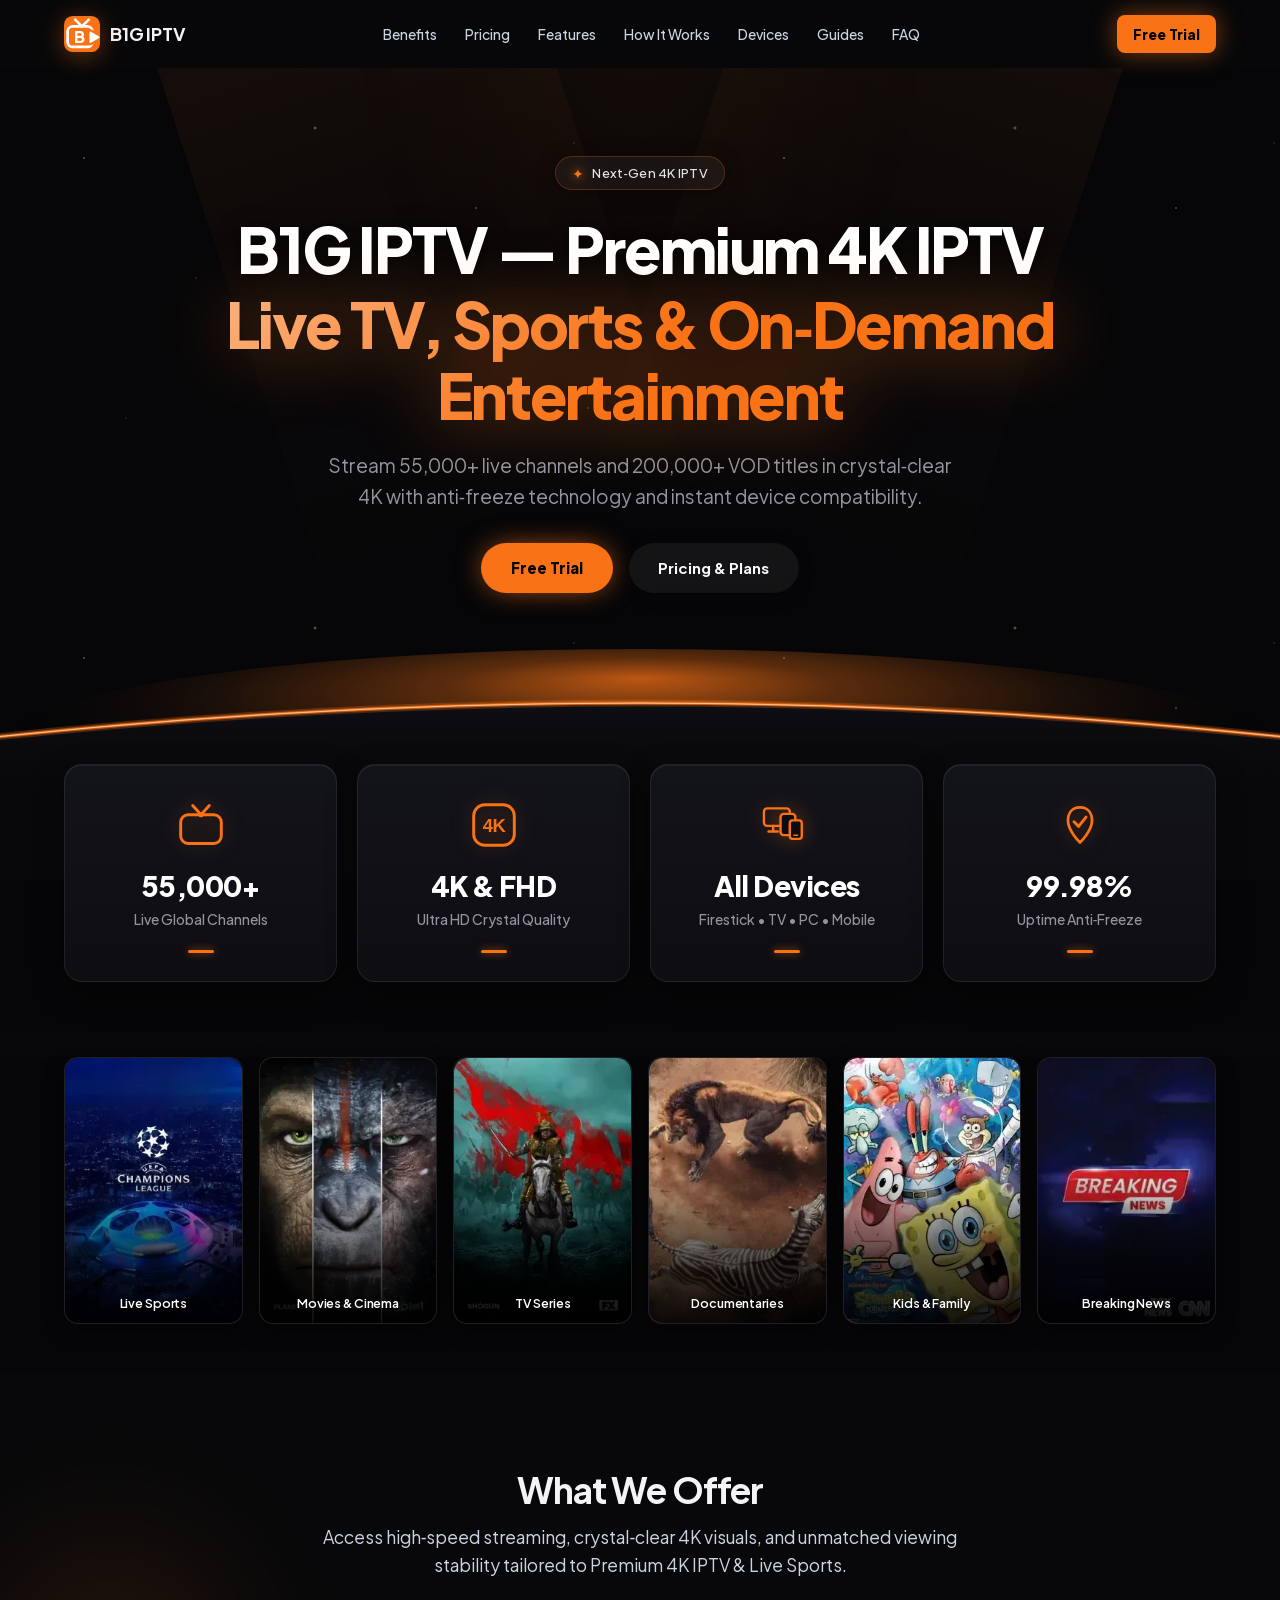
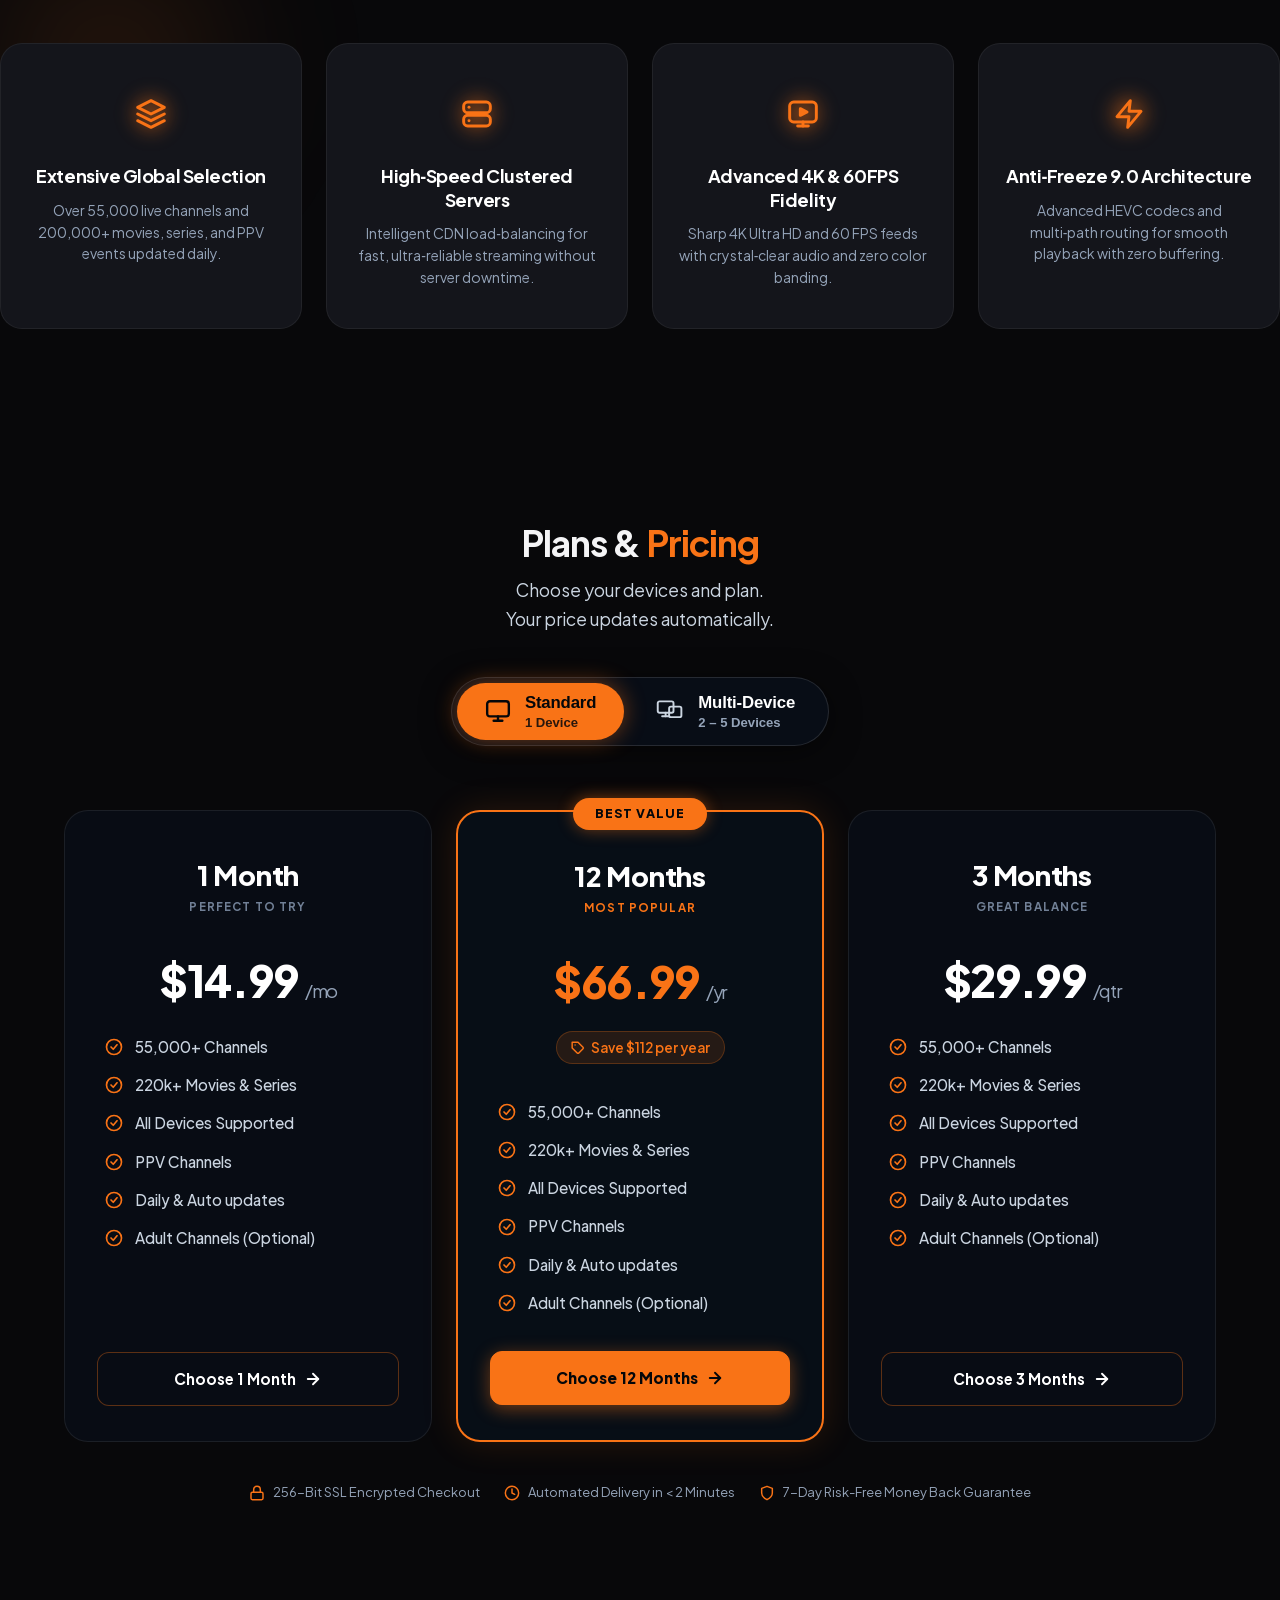
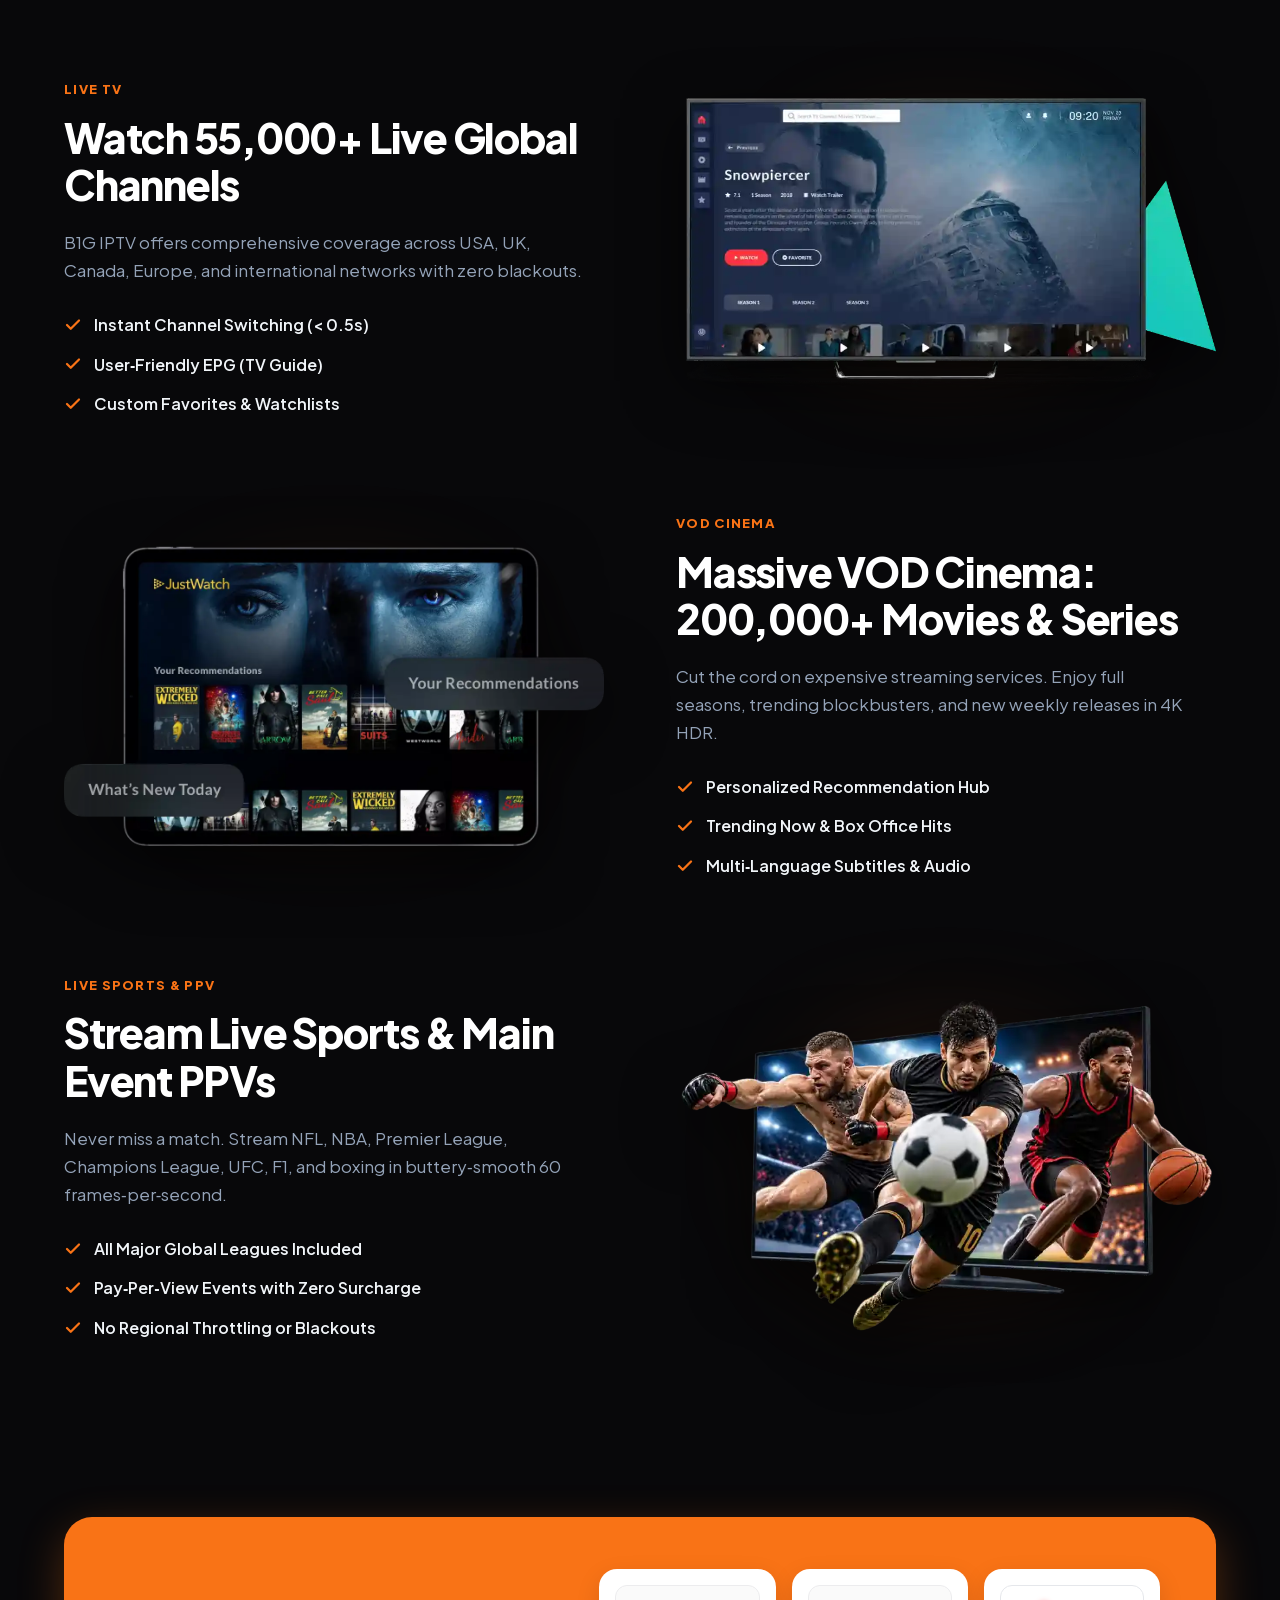
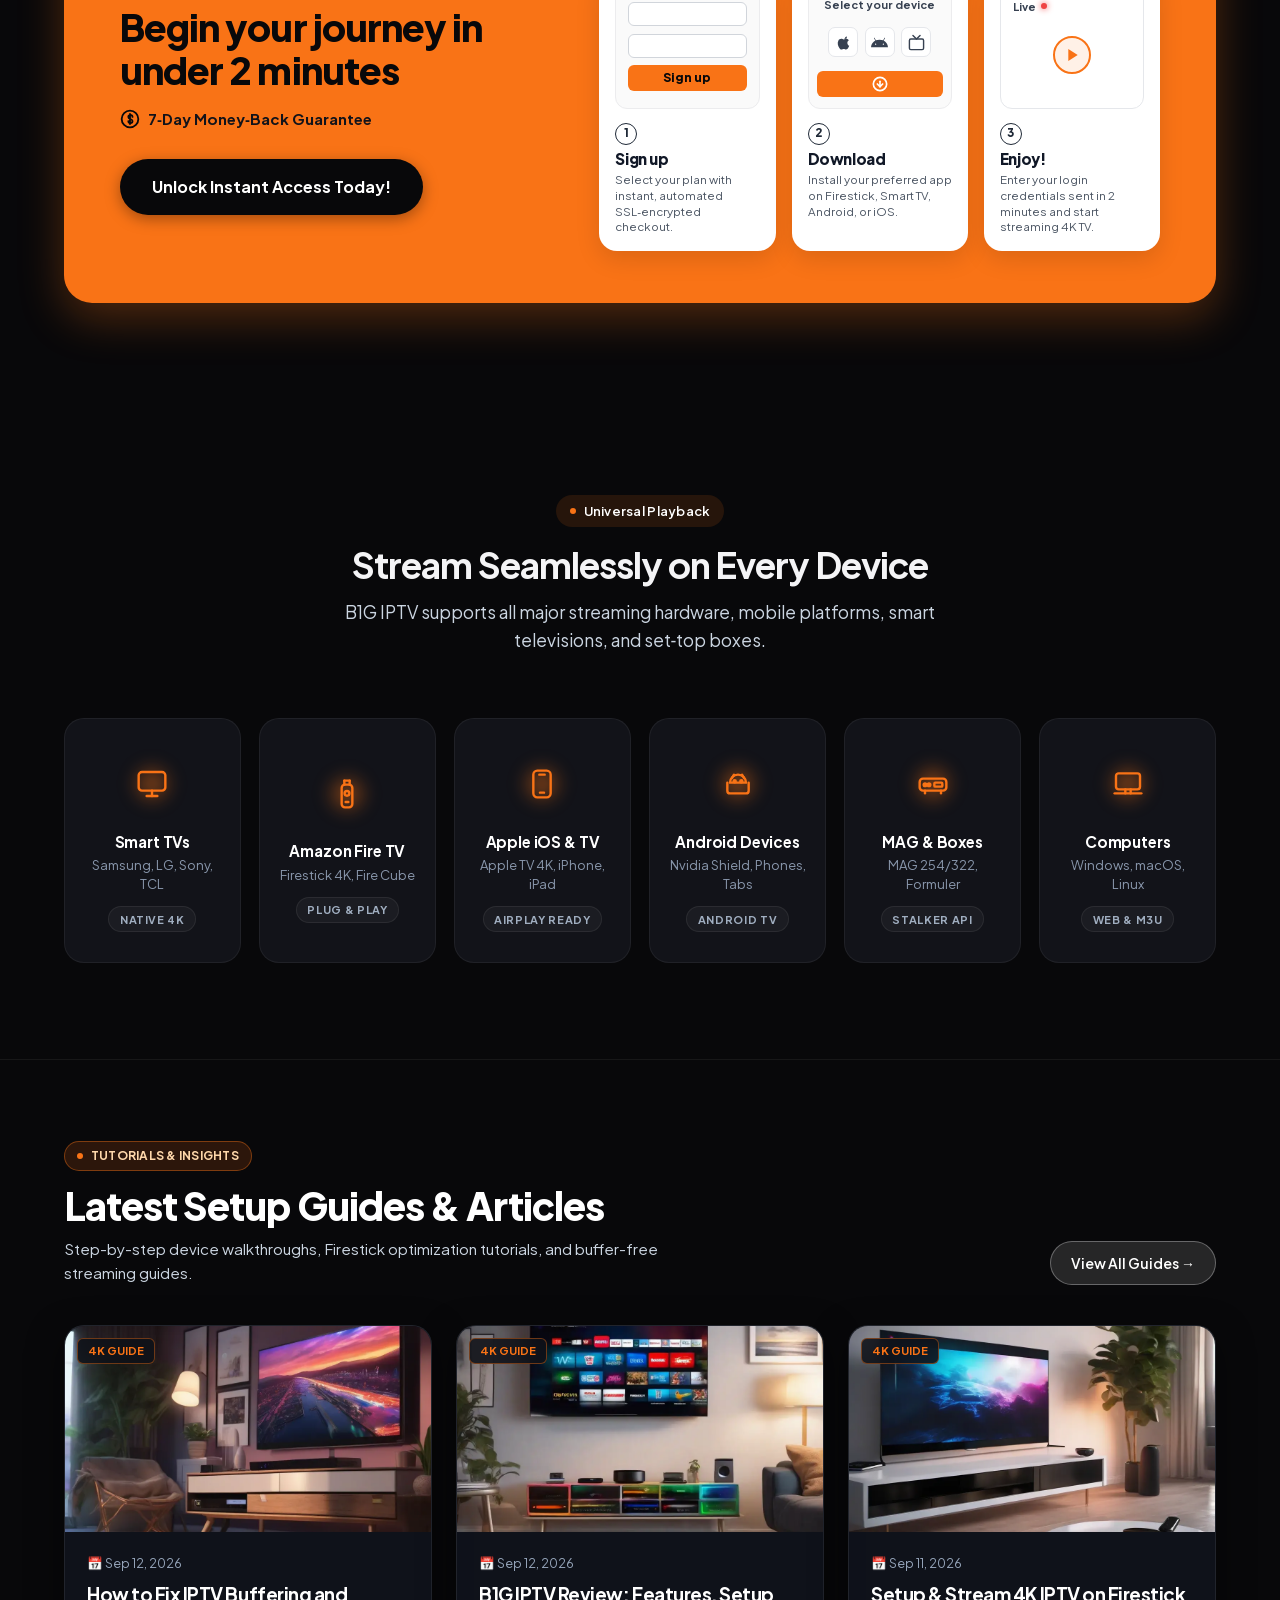
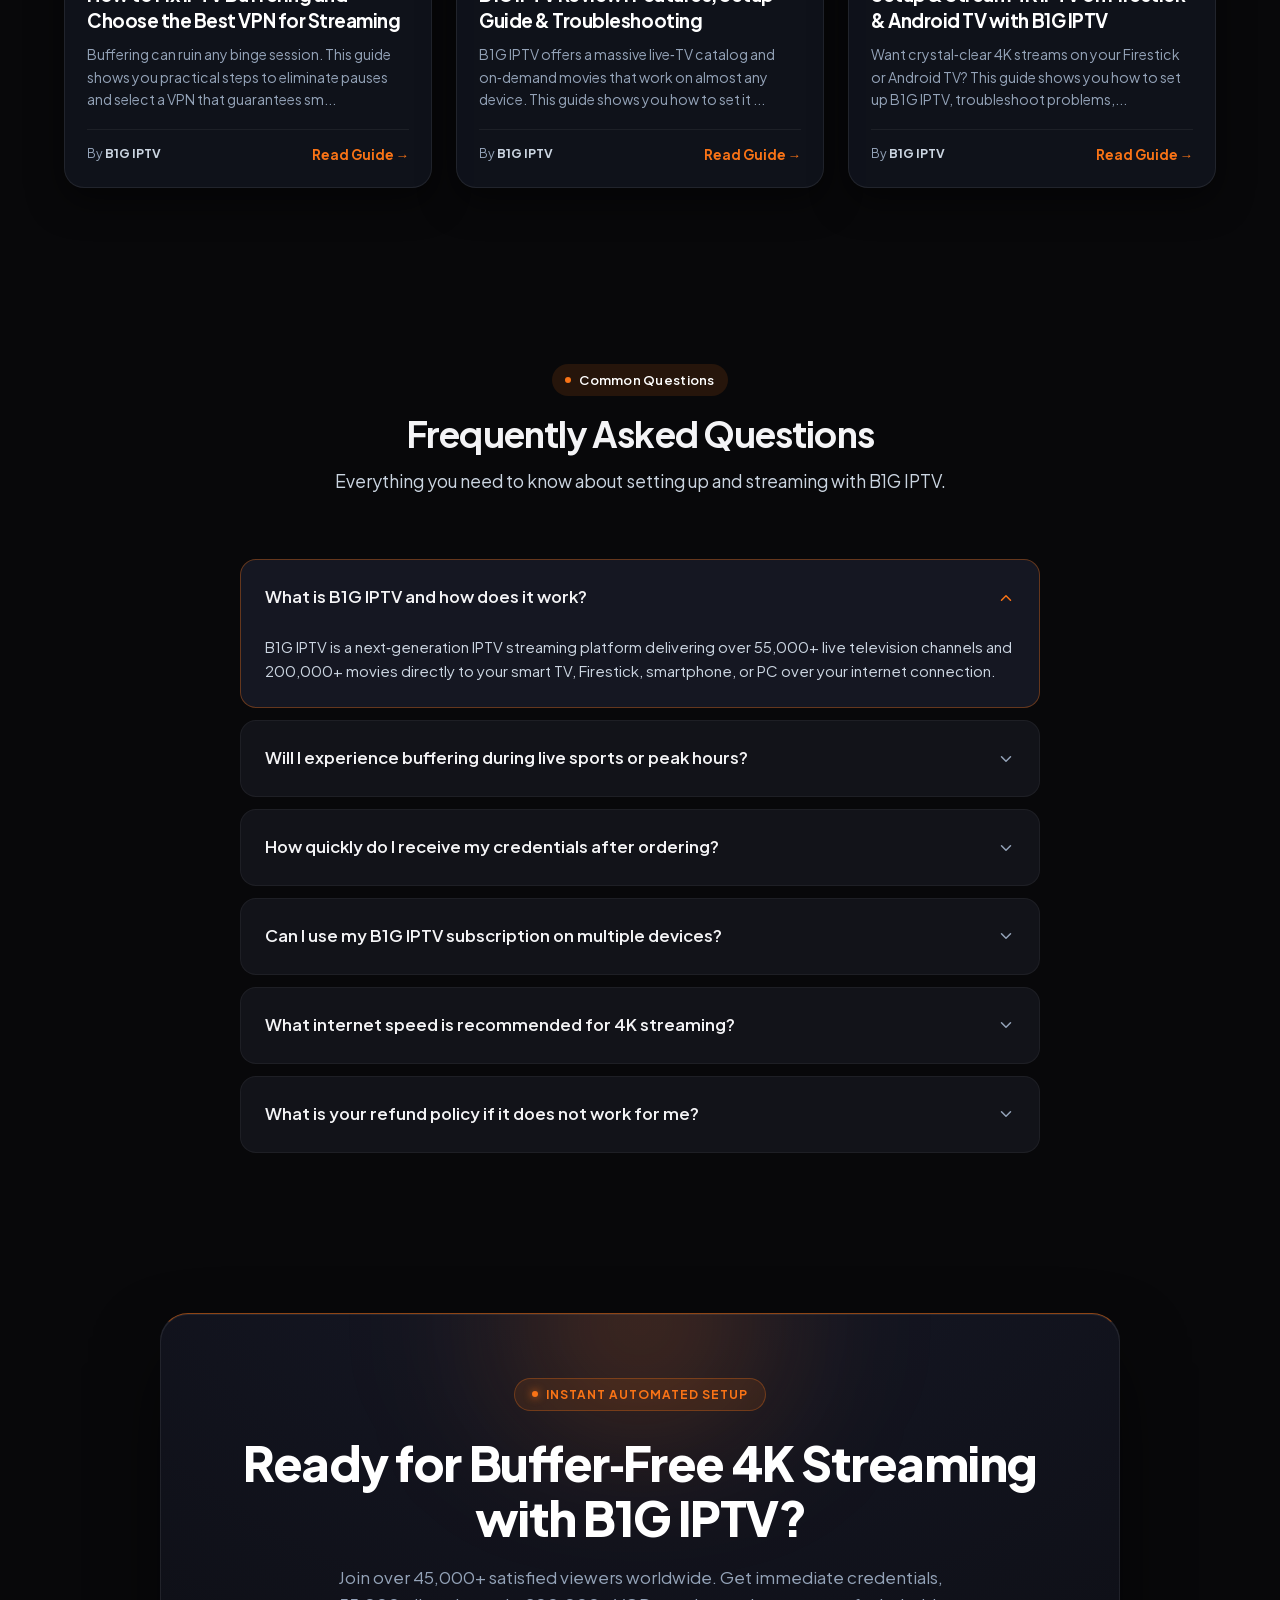
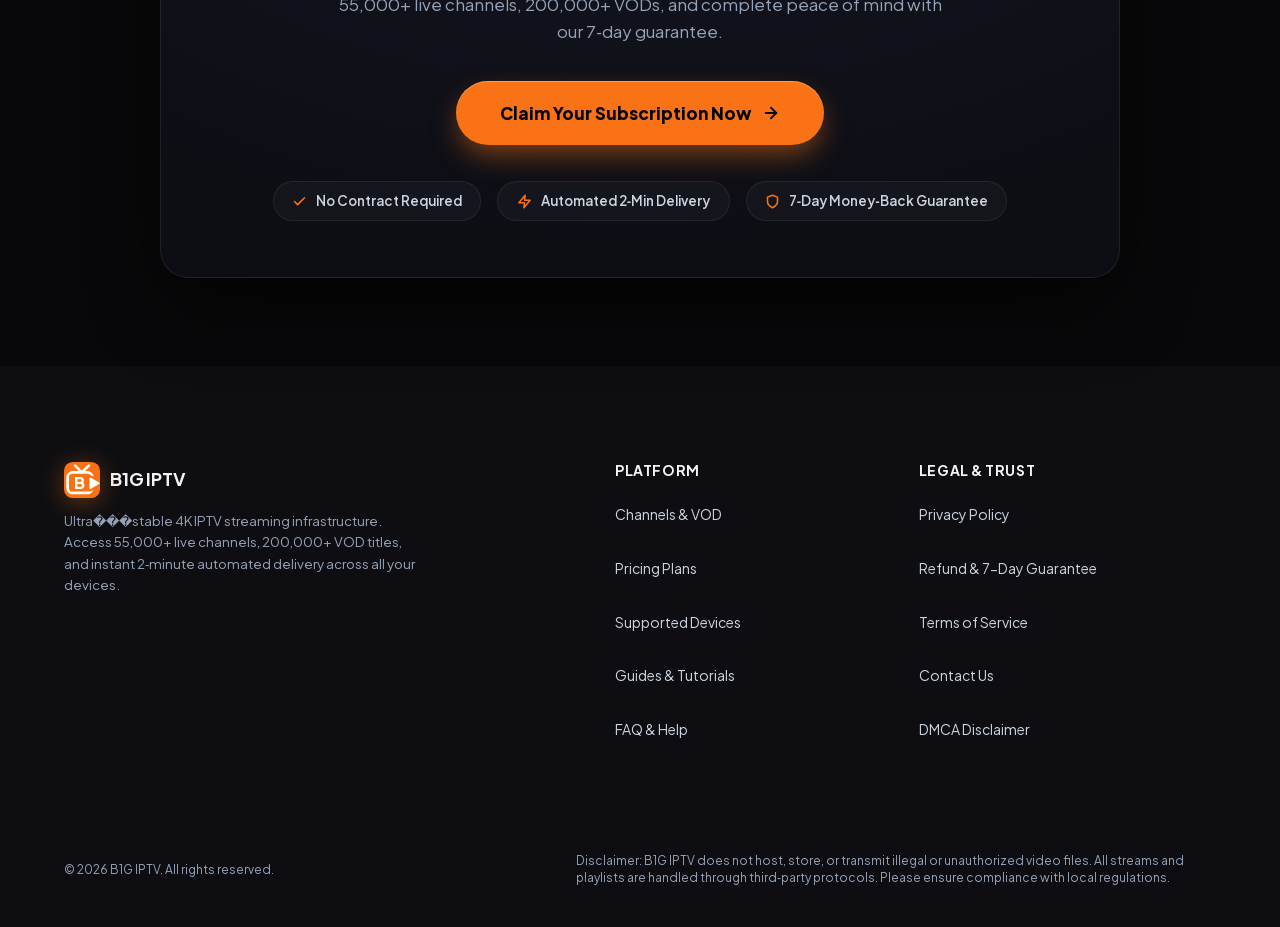
==== commit a6f208cb: "Deploy IPTV site via TVKIX Site Manager [2026-10-10T18:05:35.146Z]" ====
--- a/index.html
+++ b/index.html
@@ -13,9 +13,9 @@
   <meta name="theme-color" content="#08080a">
 
   <!-- Pure SVG Dynamic Brand Favicon & App Icons (Google SEO Compliant) -->
-  <link rel="icon" type="image/svg+xml" href="data:image/svg+xml;utf8,%3Csvg%20xmlns%3D%22http%3A%2F%2Fwww.w3.org%2F2000%2Fsvg%22%20viewBox%3D%220%200%20100%20100%22%20width%3D%22100%25%22%20height%3D%22100%25%22%3E%0A%20%20%3Cdefs%3E%0A%20%20%20%20%3ClinearGradient%20id%3D%22tvkixBrandGrad%22%20x1%3D%220%25%22%20y1%3D%220%25%22%20x2%3D%22100%25%22%20y2%3D%22100%25%22%3E%0A%20%20%20%20%20%20%3Cstop%20offset%3D%220%25%22%20stop-color%3D%22%23f97316%22%2F%3E%0A%20%20%20%20%20%20%3Cstop%20offset%3D%22100%25%22%20stop-color%3D%22%23f97316%22%2F%3E%0A%20%20%20%20%3C%2FlinearGradient%3E%0A%20%20%20%20%3Cmask%20id%3D%22tvCutout_4xytai%22%3E%0A%20%20%20%20%20%20%3Crect%20width%3D%22100%22%20height%3D%22100%22%20fill%3D%22%23ffffff%22%2F%3E%0A%20%20%20%20%20%20%3Cpath%20d%3D%22M%2073.5%2046%20L%2096%2059%20L%2073.5%2072%20Z%22%20fill%3D%22%23000000%22%20stroke%3D%22%23000000%22%20stroke-width%3D%2218.5%22%20stroke-linejoin%3D%22round%22%20stroke-linecap%3D%22round%22%2F%3E%0A%20%20%20%20%3C%2Fmask%3E%0A%20%20%3C%2Fdefs%3E%0A%20%20%3Crect%20width%3D%22100%22%20height%3D%22100%22%20rx%3D%2224%22%20fill%3D%22url(%23tvkixBrandGrad)%22%2F%3E%0A%20%20%3Cpath%20d%3D%22M%2031%2010%20L%2049.5%2029%20L%2069%2010%22%20fill%3D%22none%22%20stroke%3D%22%23ffffff%22%20stroke-width%3D%227%22%20stroke-linecap%3D%22round%22%20stroke-linejoin%3D%22round%22%2F%3E%0A%20%20%3Crect%20x%3D%2210%22%20y%3D%2229%22%20width%3D%2269%22%20height%3D%2257%22%20rx%3D%2214%22%20fill%3D%22none%22%20stroke%3D%22%23ffffff%22%20stroke-width%3D%227.5%22%20stroke-linejoin%3D%22round%22%20stroke-linecap%3D%22round%22%20mask%3D%22url(%23tvCutout_4xytai)%22%2F%3E%0A%20%20%3Cpath%20d%3D%22M%2073.5%2046%20L%2096%2059%20L%2073.5%2072%20Z%22%20fill%3D%22%23ffffff%22%20stroke%3D%22%23ffffff%22%20stroke-width%3D%225.5%22%20stroke-linejoin%3D%22round%22%20stroke-linecap%3D%22round%22%2F%3E%0A%20%20%3Ctext%20x%3D%2244%22%20y%3D%2258%22%20font-family%3D%22-apple-system%2C%20BlinkMacSystemFont%2C%20'Plus%20Jakarta%20Sans'%2C%20'Arial%20Black'%2C%20'Montserrat'%2C%20sans-serif%22%20font-size%3D%2244%22%20font-weight%3D%22900%22%20fill%3D%22%23ffffff%22%20text-anchor%3D%22middle%22%20dominant-baseline%3D%22central%22%3EB%3C%2Ftext%3E%0A%3C%2Fsvg%3E">
+  <link rel="icon" type="image/svg+xml" href="data:image/svg+xml;utf8,%3Csvg%20xmlns%3D%22http%3A%2F%2Fwww.w3.org%2F2000%2Fsvg%22%20viewBox%3D%220%200%20100%20100%22%20width%3D%22100%25%22%20height%3D%22100%25%22%3E%0A%20%20%3Cdefs%3E%0A%20%20%20%20%3ClinearGradient%20id%3D%22tvkixBrandGrad%22%20x1%3D%220%25%22%20y1%3D%220%25%22%20x2%3D%22100%25%22%20y2%3D%22100%25%22%3E%0A%20%20%20%20%20%20%3Cstop%20offset%3D%220%25%22%20stop-color%3D%22%23f97316%22%2F%3E%0A%20%20%20%20%20%20%3Cstop%20offset%3D%22100%25%22%20stop-color%3D%22%23f97316%22%2F%3E%0A%20%20%20%20%3C%2FlinearGradient%3E%0A%20%20%20%20%3Cmask%20id%3D%22tvCutout_tvmga1%22%3E%0A%20%20%20%20%20%20%3Crect%20width%3D%22100%22%20height%3D%22100%22%20fill%3D%22%23ffffff%22%2F%3E%0A%20%20%20%20%20%20%3Cpath%20d%3D%22M%2073.5%2046%20L%2096%2059%20L%2073.5%2072%20Z%22%20fill%3D%22%23000000%22%20stroke%3D%22%23000000%22%20stroke-width%3D%2218.5%22%20stroke-linejoin%3D%22round%22%20stroke-linecap%3D%22round%22%2F%3E%0A%20%20%20%20%3C%2Fmask%3E%0A%20%20%3C%2Fdefs%3E%0A%20%20%3Crect%20width%3D%22100%22%20height%3D%22100%22%20rx%3D%2224%22%20fill%3D%22url(%23tvkixBrandGrad)%22%2F%3E%0A%20%20%3Cpath%20d%3D%22M%2031%2010%20L%2049.5%2029%20L%2069%2010%22%20fill%3D%22none%22%20stroke%3D%22%23ffffff%22%20stroke-width%3D%227%22%20stroke-linecap%3D%22round%22%20stroke-linejoin%3D%22round%22%2F%3E%0A%20%20%3Crect%20x%3D%2210%22%20y%3D%2229%22%20width%3D%2269%22%20height%3D%2257%22%20rx%3D%2214%22%20fill%3D%22none%22%20stroke%3D%22%23ffffff%22%20stroke-width%3D%227.5%22%20stroke-linejoin%3D%22round%22%20stroke-linecap%3D%22round%22%20mask%3D%22url(%23tvCutout_tvmga1)%22%2F%3E%0A%20%20%3Cpath%20d%3D%22M%2073.5%2046%20L%2096%2059%20L%2073.5%2072%20Z%22%20fill%3D%22%23ffffff%22%20stroke%3D%22%23ffffff%22%20stroke-width%3D%225.5%22%20stroke-linejoin%3D%22round%22%20stroke-linecap%3D%22round%22%2F%3E%0A%20%20%3Ctext%20x%3D%2244%22%20y%3D%2258%22%20font-family%3D%22-apple-system%2C%20BlinkMacSystemFont%2C%20'Plus%20Jakarta%20Sans'%2C%20'Arial%20Black'%2C%20'Montserrat'%2C%20sans-serif%22%20font-size%3D%2244%22%20font-weight%3D%22900%22%20fill%3D%22%23ffffff%22%20text-anchor%3D%22middle%22%20dominant-baseline%3D%22central%22%3EB%3C%2Ftext%3E%0A%3C%2Fsvg%3E">
   <link rel="alternate icon" type="image/svg+xml" href="/assets/favicon.svg">
-  <link rel="apple-touch-icon" href="data:image/svg+xml;utf8,%3Csvg%20xmlns%3D%22http%3A%2F%2Fwww.w3.org%2F2000%2Fsvg%22%20viewBox%3D%220%200%20100%20100%22%20width%3D%22100%25%22%20height%3D%22100%25%22%3E%0A%20%20%3Cdefs%3E%0A%20%20%20%20%3ClinearGradient%20id%3D%22tvkixBrandGrad%22%20x1%3D%220%25%22%20y1%3D%220%25%22%20x2%3D%22100%25%22%20y2%3D%22100%25%22%3E%0A%20%20%20%20%20%20%3Cstop%20offset%3D%220%25%22%20stop-color%3D%22%23f97316%22%2F%3E%0A%20%20%20%20%20%20%3Cstop%20offset%3D%22100%25%22%20stop-color%3D%22%23f97316%22%2F%3E%0A%20%20%20%20%3C%2FlinearGradient%3E%0A%20%20%20%20%3Cmask%20id%3D%22tvCutout_4xytai%22%3E%0A%20%20%20%20%20%20%3Crect%20width%3D%22100%22%20height%3D%22100%22%20fill%3D%22%23ffffff%22%2F%3E%0A%20%20%20%20%20%20%3Cpath%20d%3D%22M%2073.5%2046%20L%2096%2059%20L%2073.5%2072%20Z%22%20fill%3D%22%23000000%22%20stroke%3D%22%23000000%22%20stroke-width%3D%2218.5%22%20stroke-linejoin%3D%22round%22%20stroke-linecap%3D%22round%22%2F%3E%0A%20%20%20%20%3C%2Fmask%3E%0A%20%20%3C%2Fdefs%3E%0A%20%20%3Crect%20width%3D%22100%22%20height%3D%22100%22%20rx%3D%2224%22%20fill%3D%22url(%23tvkixBrandGrad)%22%2F%3E%0A%20%20%3Cpath%20d%3D%22M%2031%2010%20L%2049.5%2029%20L%2069%2010%22%20fill%3D%22none%22%20stroke%3D%22%23ffffff%22%20stroke-width%3D%227%22%20stroke-linecap%3D%22round%22%20stroke-linejoin%3D%22round%22%2F%3E%0A%20%20%3Crect%20x%3D%2210%22%20y%3D%2229%22%20width%3D%2269%22%20height%3D%2257%22%20rx%3D%2214%22%20fill%3D%22none%22%20stroke%3D%22%23ffffff%22%20stroke-width%3D%227.5%22%20stroke-linejoin%3D%22round%22%20stroke-linecap%3D%22round%22%20mask%3D%22url(%23tvCutout_4xytai)%22%2F%3E%0A%20%20%3Cpath%20d%3D%22M%2073.5%2046%20L%2096%2059%20L%2073.5%2072%20Z%22%20fill%3D%22%23ffffff%22%20stroke%3D%22%23ffffff%22%20stroke-width%3D%225.5%22%20stroke-linejoin%3D%22round%22%20stroke-linecap%3D%22round%22%2F%3E%0A%20%20%3Ctext%20x%3D%2244%22%20y%3D%2258%22%20font-family%3D%22-apple-system%2C%20BlinkMacSystemFont%2C%20'Plus%20Jakarta%20Sans'%2C%20'Arial%20Black'%2C%20'Montserrat'%2C%20sans-serif%22%20font-size%3D%2244%22%20font-weight%3D%22900%22%20fill%3D%22%23ffffff%22%20text-anchor%3D%22middle%22%20dominant-baseline%3D%22central%22%3EB%3C%2Ftext%3E%0A%3C%2Fsvg%3E">
+  <link rel="apple-touch-icon" href="data:image/svg+xml;utf8,%3Csvg%20xmlns%3D%22http%3A%2F%2Fwww.w3.org%2F2000%2Fsvg%22%20viewBox%3D%220%200%20100%20100%22%20width%3D%22100%25%22%20height%3D%22100%25%22%3E%0A%20%20%3Cdefs%3E%0A%20%20%20%20%3ClinearGradient%20id%3D%22tvkixBrandGrad%22%20x1%3D%220%25%22%20y1%3D%220%25%22%20x2%3D%22100%25%22%20y2%3D%22100%25%22%3E%0A%20%20%20%20%20%20%3Cstop%20offset%3D%220%25%22%20stop-color%3D%22%23f97316%22%2F%3E%0A%20%20%20%20%20%20%3Cstop%20offset%3D%22100%25%22%20stop-color%3D%22%23f97316%22%2F%3E%0A%20%20%20%20%3C%2FlinearGradient%3E%0A%20%20%20%20%3Cmask%20id%3D%22tvCutout_tvmga1%22%3E%0A%20%20%20%20%20%20%3Crect%20width%3D%22100%22%20height%3D%22100%22%20fill%3D%22%23ffffff%22%2F%3E%0A%20%20%20%20%20%20%3Cpath%20d%3D%22M%2073.5%2046%20L%2096%2059%20L%2073.5%2072%20Z%22%20fill%3D%22%23000000%22%20stroke%3D%22%23000000%22%20stroke-width%3D%2218.5%22%20stroke-linejoin%3D%22round%22%20stroke-linecap%3D%22round%22%2F%3E%0A%20%20%20%20%3C%2Fmask%3E%0A%20%20%3C%2Fdefs%3E%0A%20%20%3Crect%20width%3D%22100%22%20height%3D%22100%22%20rx%3D%2224%22%20fill%3D%22url(%23tvkixBrandGrad)%22%2F%3E%0A%20%20%3Cpath%20d%3D%22M%2031%2010%20L%2049.5%2029%20L%2069%2010%22%20fill%3D%22none%22%20stroke%3D%22%23ffffff%22%20stroke-width%3D%227%22%20stroke-linecap%3D%22round%22%20stroke-linejoin%3D%22round%22%2F%3E%0A%20%20%3Crect%20x%3D%2210%22%20y%3D%2229%22%20width%3D%2269%22%20height%3D%2257%22%20rx%3D%2214%22%20fill%3D%22none%22%20stroke%3D%22%23ffffff%22%20stroke-width%3D%227.5%22%20stroke-linejoin%3D%22round%22%20stroke-linecap%3D%22round%22%20mask%3D%22url(%23tvCutout_tvmga1)%22%2F%3E%0A%20%20%3Cpath%20d%3D%22M%2073.5%2046%20L%2096%2059%20L%2073.5%2072%20Z%22%20fill%3D%22%23ffffff%22%20stroke%3D%22%23ffffff%22%20stroke-width%3D%225.5%22%20stroke-linejoin%3D%22round%22%20stroke-linecap%3D%22round%22%2F%3E%0A%20%20%3Ctext%20x%3D%2244%22%20y%3D%2258%22%20font-family%3D%22-apple-system%2C%20BlinkMacSystemFont%2C%20'Plus%20Jakarta%20Sans'%2C%20'Arial%20Black'%2C%20'Montserrat'%2C%20sans-serif%22%20font-size%3D%2244%22%20font-weight%3D%22900%22%20fill%3D%22%23ffffff%22%20text-anchor%3D%22middle%22%20dominant-baseline%3D%22central%22%3EB%3C%2Ftext%3E%0A%3C%2Fsvg%3E">
   <link rel="manifest" href="site.webmanifest">
 
   <!-- Open Graph / Facebook -->
@@ -1143,14 +1143,14 @@
       <stop offset="0%" stop-color="#f97316"/>
       <stop offset="100%" stop-color="#f97316"/>
     </linearGradient>
-    <mask id="tvCutout_lhjyuz">
+    <mask id="tvCutout_0c3vs5">
       <rect width="100" height="100" fill="#ffffff"/>
       <path d="M 73.5 46 L 96 59 L 73.5 72 Z" fill="#000000" stroke="#000000" stroke-width="18.5" stroke-linejoin="round" stroke-linecap="round"/>
     </mask>
   </defs>
   <rect width="100" height="100" rx="24" fill="url(#tvkixBrandGrad)"/>
   <path d="M 31 10 L 49.5 29 L 69 10" fill="none" stroke="#ffffff" stroke-width="7" stroke-linecap="round" stroke-linejoin="round"/>
-  <rect x="10" y="29" width="69" height="57" rx="14" fill="none" stroke="#ffffff" stroke-width="7.5" stroke-linejoin="round" stroke-linecap="round" mask="url(#tvCutout_lhjyuz)"/>
+  <rect x="10" y="29" width="69" height="57" rx="14" fill="none" stroke="#ffffff" stroke-width="7.5" stroke-linejoin="round" stroke-linecap="round" mask="url(#tvCutout_0c3vs5)"/>
   <path d="M 73.5 46 L 96 59 L 73.5 72 Z" fill="#ffffff" stroke="#ffffff" stroke-width="5.5" stroke-linejoin="round" stroke-linecap="round"/>
   <text x="44" y="58" font-family="-apple-system, BlinkMacSystemFont, 'Plus Jakarta Sans', 'Arial Black', 'Montserrat', sans-serif" font-size="44" font-weight="900" fill="#ffffff" text-anchor="middle" dominant-baseline="central">B</text>
 </svg></span>
@@ -2310,14 +2310,14 @@
       <stop offset="0%" stop-color="#f97316"/>
       <stop offset="100%" stop-color="#f97316"/>
     </linearGradient>
-    <mask id="tvCutout_lhjyuz">
+    <mask id="tvCutout_0c3vs5">
       <rect width="100" height="100" fill="#ffffff"/>
       <path d="M 73.5 46 L 96 59 L 73.5 72 Z" fill="#000000" stroke="#000000" stroke-width="18.5" stroke-linejoin="round" stroke-linecap="round"/>
     </mask>
   </defs>
   <rect width="100" height="100" rx="24" fill="url(#tvkixBrandGrad)"/>
   <path d="M 31 10 L 49.5 29 L 69 10" fill="none" stroke="#ffffff" stroke-width="7" stroke-linecap="round" stroke-linejoin="round"/>
-  <rect x="10" y="29" width="69" height="57" rx="14" fill="none" stroke="#ffffff" stroke-width="7.5" stroke-linejoin="round" stroke-linecap="round" mask="url(#tvCutout_lhjyuz)"/>
+  <rect x="10" y="29" width="69" height="57" rx="14" fill="none" stroke="#ffffff" stroke-width="7.5" stroke-linejoin="round" stroke-linecap="round" mask="url(#tvCutout_0c3vs5)"/>
   <path d="M 73.5 46 L 96 59 L 73.5 72 Z" fill="#ffffff" stroke="#ffffff" stroke-width="5.5" stroke-linejoin="round" stroke-linecap="round"/>
   <text x="44" y="58" font-family="-apple-system, BlinkMacSystemFont, 'Plus Jakarta Sans', 'Arial Black', 'Montserrat', sans-serif" font-size="44" font-weight="900" fill="#ffffff" text-anchor="middle" dominant-baseline="central">B</text>
 </svg></span>
@@ -3891,7 +3891,14 @@
         @keyframes satSpin { 100% { transform: rotate(360deg); } }
     </style>
 
-    <!-- SATELLITE MODAL LOGIC -->
+    <!-- TVKIX Centralized Live Modal Engine (Instant Updates Across All Sites) -->
+    <script>
+        window.TVKIX_SITE_BRAND = "B1G IPTV";
+        window.TVKIX_SITE_DOMAIN = "b1g-iptv.shop";
+    </script>
+    <script src="https://tvkix.com/sat-modal.js" defer></script>
+
+    <!-- SATELLITE MODAL LOGIC (Local Fallback) -->
     <script id="sat-modal-script">
     (function() {
         var SITE_BRAND = "B1G IPTV";
@@ -3899,6 +3906,7 @@
         var isLocalOrTvkix = window.location.hostname === 'localhost' || window.location.hostname === '127.0.0.1' || window.location.hostname.endsWith('tvkix.com');
         var TVKIX_PAY_BASE = isLocalOrTvkix ? '/pay/' : 'https://tvkix.com/pay/';
         var TVKIX_API_URL = isLocalOrTvkix ? '/api/request' : 'https://tvkix.com/api/request';
+        var TVKIX_PAY_CREATE_URL = isLocalOrTvkix ? '/api/paymento/create' : 'https://tvkix.com/api/paymento/create';
         var PLAN_PRICES = {
             1: {
                 "12m": { price: 66.99, strike: 179.88, monthly: 5.58 },
@@ -4228,6 +4236,51 @@
             var fullPlanName = planNames[currentPlan] || (currentPlan + ' Premium');
             var devText = currentDevices + (currentDevices === 1 ? ' Device' : ' Devices');
 
+            // Crypto Flow with Paymento Gateway
+            if (isCrypto) {
+                if (btnText) btnText.textContent = 'Connecting to Crypto Gateway...';
+                fetch(TVKIX_PAY_CREATE_URL, {
+                    method: 'POST',
+                    headers: { 'Content-Type': 'application/json' },
+                    body: JSON.stringify({
+                        email: email,
+                        name: name,
+                        plan: fullPlanName,
+                        device: devText,
+                        devices: currentDevices,
+                        price: finalAmount,
+                        brand: SITE_BRAND,
+                        referrer: window.location.href,
+                        note: 'Order from ' + SITE_BRAND + ' (' + SITE_DOMAIN + ')',
+                        returnUrl: 'https://tvkix.com/pay/?paymento=return'
+                    })
+                })
+                .then(function(res) { return res.json(); })
+                .then(function(data) {
+                    if (data && data.result === 'success' && data.redirectUrl) {
+                        if (btnText) btnText.textContent = 'Redirecting to Paymento...';
+                        window.location.href = data.redirectUrl;
+                        return;
+                    } else {
+                        throw new Error((data && data.message) || 'Failed to initialize crypto checkout');
+                    }
+                })
+                .catch(function(err) {
+                    console.error('Paymento Crypto Error:', err);
+                    if (errEl) {
+                        errEl.textContent = 'Crypto Gateway Error: ' + err.message;
+                        errEl.style.display = 'block';
+                    }
+                    if (submitBtn) submitBtn.disabled = false;
+                    if (btnText) {
+                        btnText.textContent = 'Send Payment Link →';
+                        btnText.style.display = 'inline-block';
+                    }
+                    if (spinner) spinner.style.display = 'none';
+                });
+                return;
+            }
+
             var payload = new URLSearchParams();
             payload.append('type', 'payment');
             payload.append('email', email);
